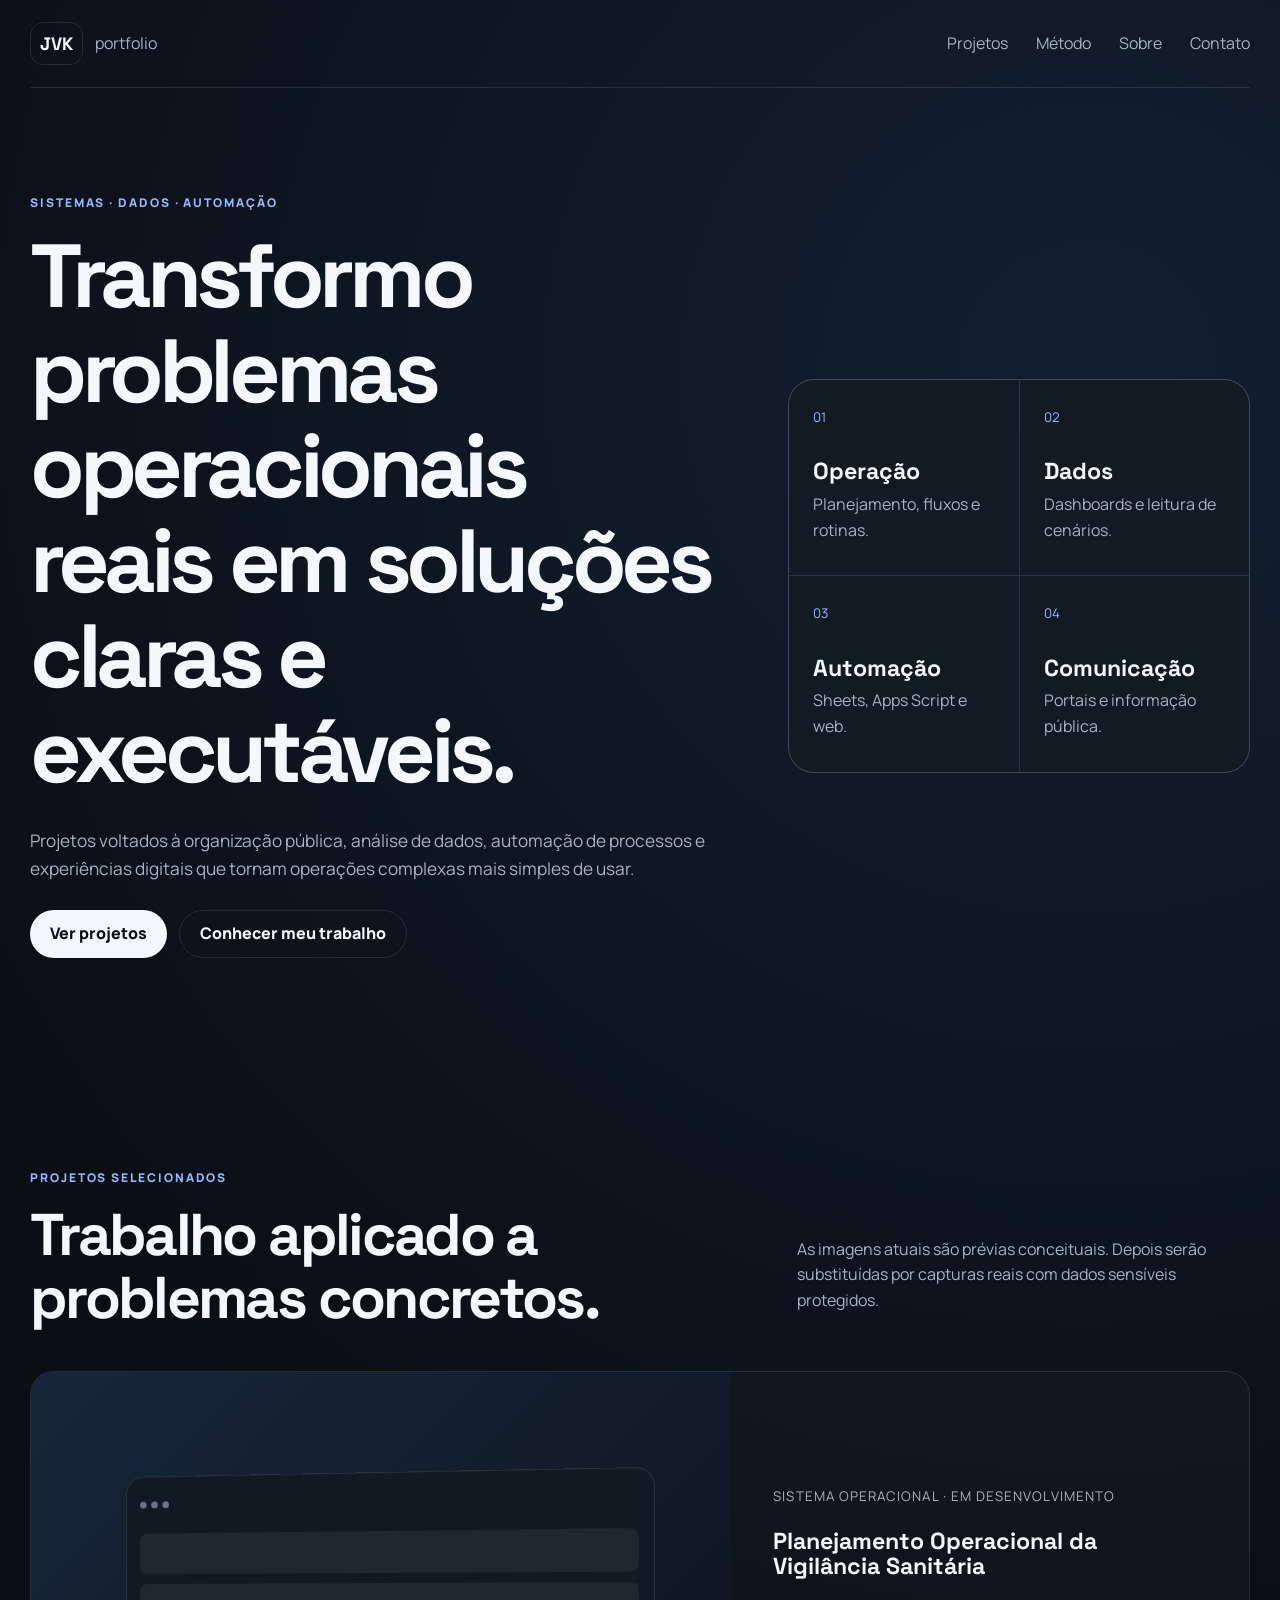
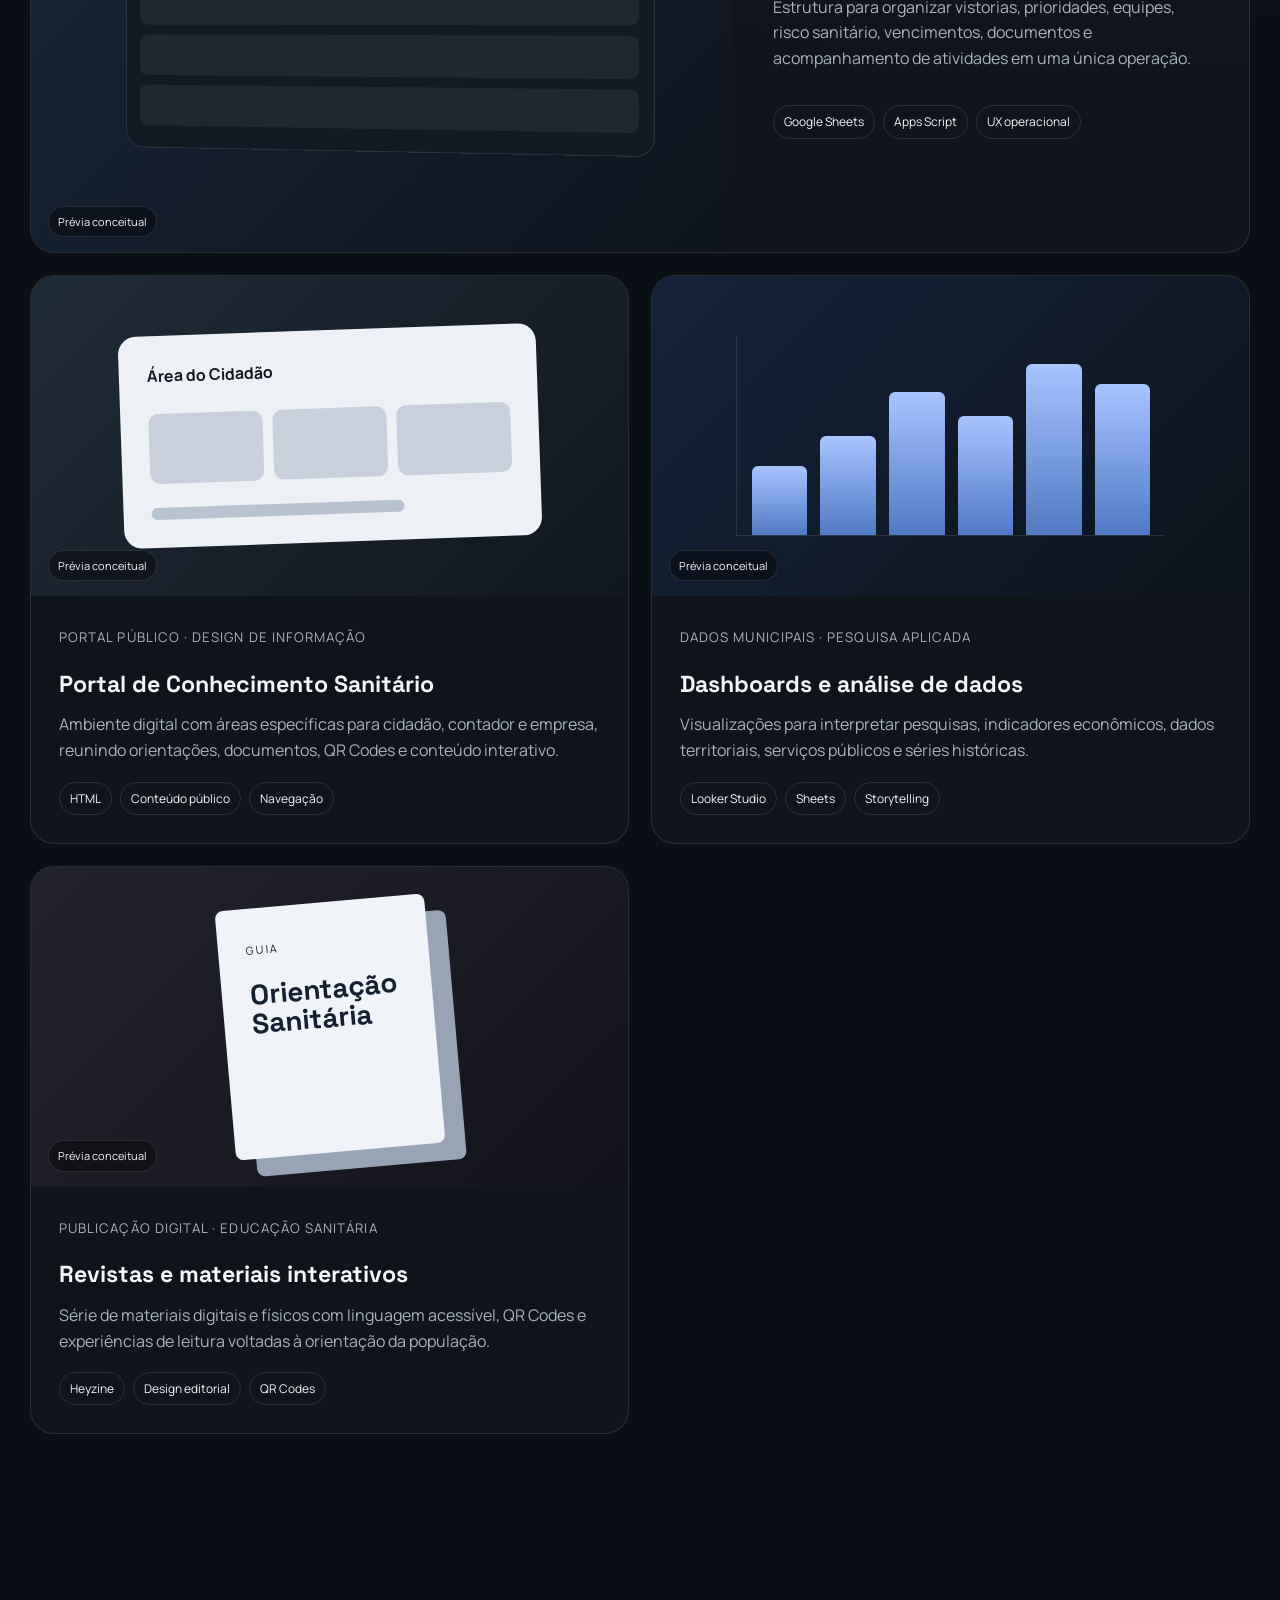
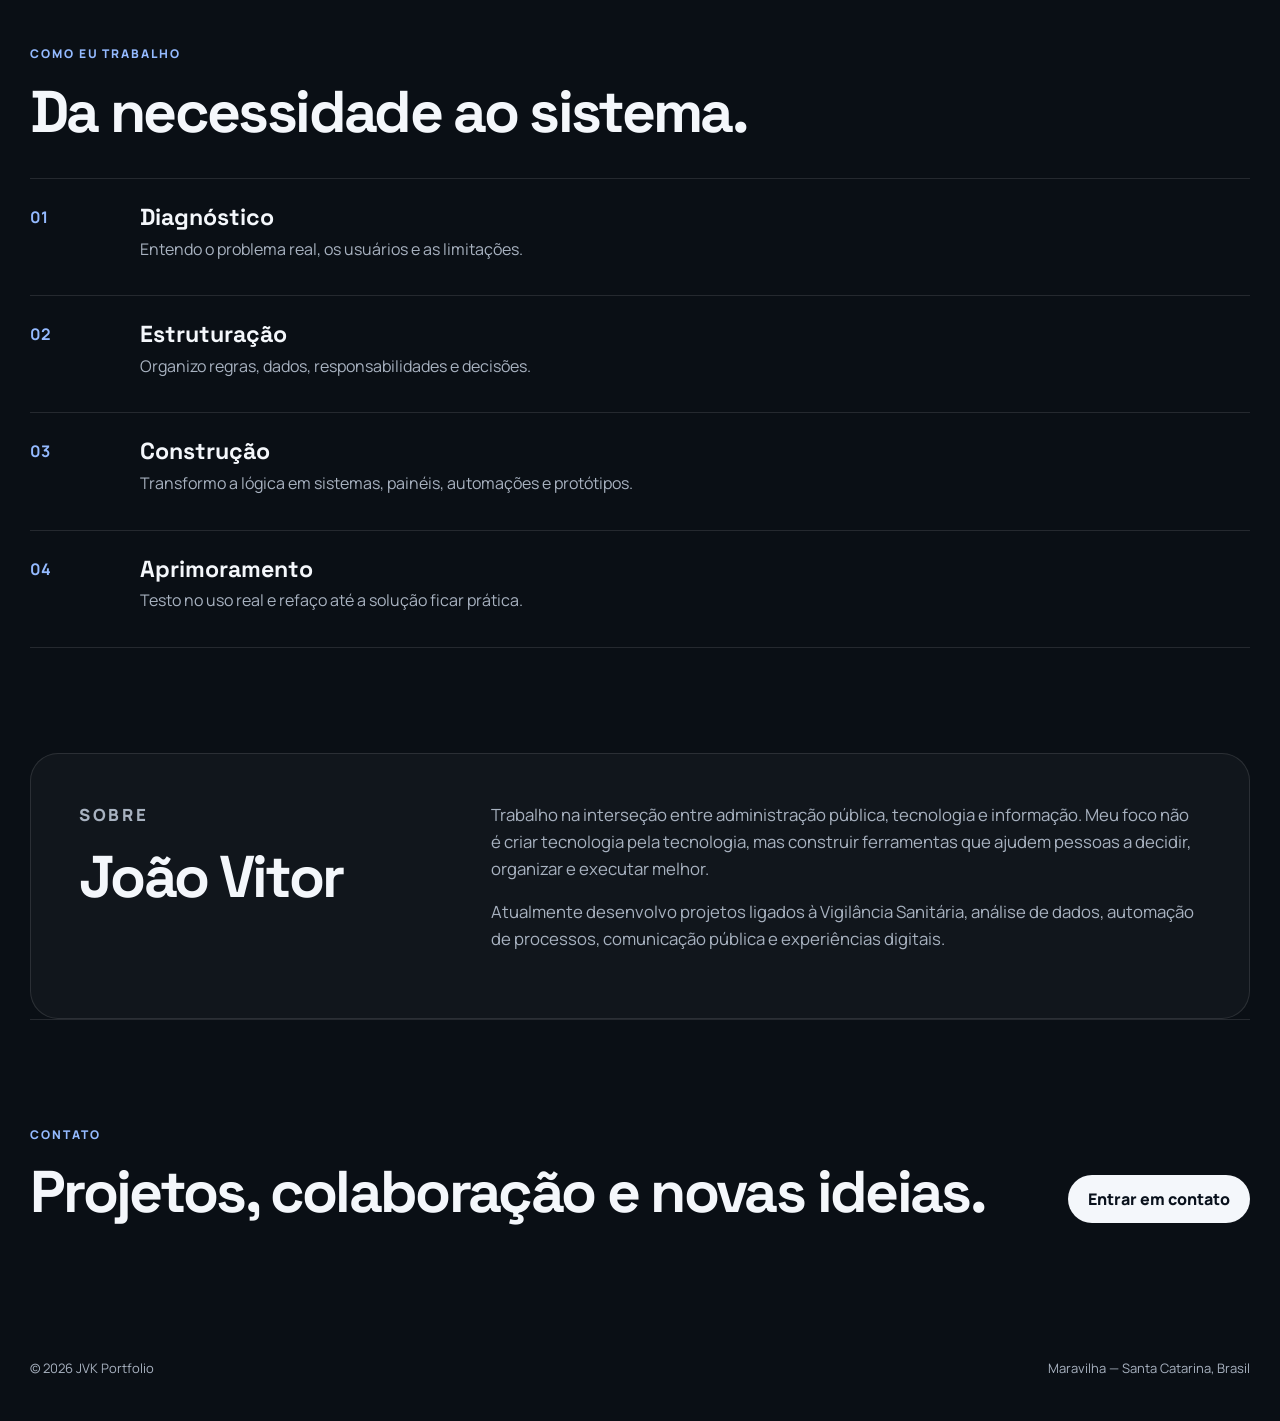
==== index.html @ 34b4246d "Add files via upload" ====
<!doctype html>
<html lang="pt-BR">
<head>
<meta charset="utf-8">
<meta name="viewport" content="width=device-width,initial-scale=1">
<meta name="description" content="João Vitor — sistemas, dados, automação e soluções públicas.">
<title>JVK Portfolio</title>
<link rel="preconnect" href="https://fonts.googleapis.com">
<link rel="preconnect" href="https://fonts.gstatic.com" crossorigin>
<link href="https://fonts.googleapis.com/css2?family=Manrope:wght@400;600;700;800&family=Space+Grotesk:wght@600;700&display=swap" rel="stylesheet">
<link rel="stylesheet" href="style.css">
</head>
<body>
<header>
  <a class="logo" href="#inicio"><b>JVK</b><span>portfolio</span></a>
  <button id="menu">Menu</button>
  <nav><a href="#projetos">Projetos</a><a href="#metodo">Método</a><a href="#sobre">Sobre</a><a href="#contato">Contato</a></nav>
</header>

<main>
<section class="hero" id="inicio">
  <div>
    <p class="kicker">Sistemas · Dados · Automação</p>
    <h1>Transformo problemas operacionais reais em soluções claras e executáveis.</h1>
    <p class="lead">Projetos voltados à organização pública, análise de dados, automação de processos e experiências digitais que tornam operações complexas mais simples de usar.</p>
    <div class="actions"><a class="primary" href="#projetos">Ver projetos</a><a class="secondary" href="#sobre">Conhecer meu trabalho</a></div>
  </div>
  <aside class="summary">
    <article><small>01</small><h3>Operação</h3><p>Planejamento, fluxos e rotinas.</p></article>
    <article><small>02</small><h3>Dados</h3><p>Dashboards e leitura de cenários.</p></article>
    <article><small>03</small><h3>Automação</h3><p>Sheets, Apps Script e web.</p></article>
    <article><small>04</small><h3>Comunicação</h3><p>Portais e informação pública.</p></article>
  </aside>
</section>

<section id="projetos">
  <div class="heading"><div><p class="kicker">Projetos selecionados</p><h2>Trabalho aplicado a problemas concretos.</h2></div><p>As imagens atuais são prévias conceituais. Depois serão substituídas por capturas reais com dados sensíveis protegidos.</p></div>
  <div class="grid">
    <article class="project featured">
      <div class="visual planning"><div class="window"><i></i><i></i><i></i><div class="screen"><span></span><span></span><span></span><span></span></div></div><em>Prévia conceitual</em></div>
      <div class="content"><small>Sistema operacional · Em desenvolvimento</small><h3>Planejamento Operacional da Vigilância Sanitária</h3><p>Estrutura para organizar vistorias, prioridades, equipes, risco sanitário, vencimentos, documentos e acompanhamento de atividades em uma única operação.</p><div class="tags"><span>Google Sheets</span><span>Apps Script</span><span>UX operacional</span></div></div>
    </article>

    <article class="project">
      <div class="visual portal"><div class="mini-site"><b>Área do Cidadão</b><div><i></i><i></i><i></i></div><span></span></div><em>Prévia conceitual</em></div>
      <div class="content"><small>Portal público · Design de informação</small><h3>Portal de Conhecimento Sanitário</h3><p>Ambiente digital com áreas específicas para cidadão, contador e empresa, reunindo orientações, documentos, QR Codes e conteúdo interativo.</p><div class="tags"><span>HTML</span><span>Conteúdo público</span><span>Navegação</span></div></div>
    </article>

    <article class="project">
      <div class="visual data"><div class="bars"><i></i><i></i><i></i><i></i><i></i><i></i></div><em>Prévia conceitual</em></div>
      <div class="content"><small>Dados municipais · Pesquisa aplicada</small><h3>Dashboards e análise de dados</h3><p>Visualizações para interpretar pesquisas, indicadores econômicos, dados territoriais, serviços públicos e séries históricas.</p><div class="tags"><span>Looker Studio</span><span>Sheets</span><span>Storytelling</span></div></div>
    </article>

    <article class="project">
      <div class="visual editorial"><div class="book"><span>GUIA</span><b>Orientação Sanitária</b></div><em>Prévia conceitual</em></div>
      <div class="content"><small>Publicação digital · Educação sanitária</small><h3>Revistas e materiais interativos</h3><p>Série de materiais digitais e físicos com linguagem acessível, QR Codes e experiências de leitura voltadas à orientação da população.</p><div class="tags"><span>Heyzine</span><span>Design editorial</span><span>QR Codes</span></div></div>
    </article>
  </div>
</section>

<section id="metodo">
  <p class="kicker">Como eu trabalho</p><h2>Da necessidade ao sistema.</h2>
  <div class="steps">
    <article><b>01</b><div><h3>Diagnóstico</h3><p>Entendo o problema real, os usuários e as limitações.</p></div></article>
    <article><b>02</b><div><h3>Estruturação</h3><p>Organizo regras, dados, responsabilidades e decisões.</p></div></article>
    <article><b>03</b><div><h3>Construção</h3><p>Transformo a lógica em sistemas, painéis, automações e protótipos.</p></div></article>
    <article><b>04</b><div><h3>Aprimoramento</h3><p>Testo no uso real e refaço até a solução ficar prática.</p></div></article>
  </div>
</section>

<section id="sobre" class="about">
  <div><p class="kicker">Sobre</p><h2>João Vitor</h2></div>
  <div><p>Trabalho na interseção entre administração pública, tecnologia e informação. Meu foco não é criar tecnologia pela tecnologia, mas construir ferramentas que ajudem pessoas a decidir, organizar e executar melhor.</p><p>Atualmente desenvolvo projetos ligados à Vigilância Sanitária, análise de dados, automação de processos, comunicação pública e experiências digitais.</p></div>
</section>

<section id="contato" class="contact"><div><p class="kicker">Contato</p><h2>Projetos, colaboração e novas ideias.</h2></div><a class="primary" href="mailto:contato@jvkportfolio.com.br">Entrar em contato</a></section>
</main>

<footer><span>© <span id="year"></span> JVK Portfolio</span><span>Maravilha — Santa Catarina, Brasil</span></footer>
<script src="script.js"></script>
</body></html>
---- style.css ----
*{box-sizing:border-box}html{scroll-behavior:smooth}:root{--bg:#0a0f15;--panel:#121a24;--text:#f4f7fb;--muted:#a8b2c0;--line:rgba(255,255,255,.11);--accent:#94baff}body{margin:0;background:radial-gradient(circle at 85% 8%,rgba(70,120,210,.15),transparent 30%),var(--bg);color:var(--text);font:16px/1.6 Manrope,sans-serif}a{color:inherit;text-decoration:none}header,main>section,footer{width:min(calc(100% - 40px),1220px);margin:auto}header{height:88px;display:flex;align-items:center;justify-content:space-between;border-bottom:1px solid var(--line)}.logo{display:flex;gap:12px;align-items:center}.logo b{font:700 18px 'Space Grotesk';border:1px solid var(--line);border-radius:13px;padding:9px}.logo span,nav a{color:var(--muted)}nav{display:flex;gap:28px}#menu{display:none;background:none;color:var(--text);border:1px solid var(--line);border-radius:999px;padding:8px 13px}section{padding:105px 0}.hero{min-height:calc(100vh - 88px);display:grid;grid-template-columns:1.2fr .8fr;gap:65px;align-items:center}.kicker{margin:0 0 17px;color:var(--accent);font-size:12px;font-weight:800;letter-spacing:.16em;text-transform:uppercase}h1,h2,h3{font-family:'Space Grotesk';line-height:1.06;margin:0}h1{font-size:clamp(3.3rem,7vw,6.7rem);letter-spacing:-.06em}h2{font-size:clamp(2.3rem,4.6vw,4.2rem);letter-spacing:-.045em}h3{font-size:1.45rem}.lead,.heading>p,.content p,.steps p,.about p{color:var(--muted)}.lead{max-width:760px;font-size:1.08rem;margin:28px 0}.actions{display:flex;gap:12px;flex-wrap:wrap}.primary,.secondary{display:inline-flex;align-items:center;justify-content:center;min-height:48px;padding:0 20px;border-radius:999px;font-weight:800}.primary{background:var(--text);color:#09111c}.secondary{border:1px solid var(--line)}.summary{display:grid;grid-template-columns:1fr 1fr;background:var(--line);gap:1px;border:1px solid var(--line);border-radius:26px;overflow:hidden}.summary article{background:var(--panel);padding:24px;min-height:185px}.summary small{color:var(--accent)}.summary h3{margin-top:30px}.summary p{color:var(--muted);margin:8px 0}.heading{display:grid;grid-template-columns:1fr .65fr;gap:70px;align-items:end;margin-bottom:42px}.grid{display:grid;grid-template-columns:1fr 1fr;gap:22px}.project{border:1px solid var(--line);border-radius:24px;overflow:hidden;background:rgba(255,255,255,.025)}.featured{grid-column:1/-1;display:grid;grid-template-columns:1.15fr .85fr}.visual{min-height:320px;display:grid;place-items:center;position:relative;overflow:hidden}.featured .visual{min-height:480px}.visual em{position:absolute;left:17px;bottom:15px;font-style:normal;font-size:11px;border:1px solid var(--line);border-radius:999px;padding:6px 9px;background:rgba(0,0,0,.4)}.planning{background:linear-gradient(135deg,#18263b,#0d131c)}.portal{background:linear-gradient(135deg,#202c38,#10161d)}.data{background:linear-gradient(135deg,#14233b,#0c121a)}.editorial{background:linear-gradient(135deg,#22232d,#111219)}.window{width:76%;height:280px;border:1px solid var(--line);border-radius:18px;background:#111923;padding:14px;transform:perspective(900px) rotateY(-7deg)}.window>i{display:inline-block;width:7px;height:7px;border-radius:50%;background:#697789;margin-right:5px}.screen{margin-top:18px;display:grid;gap:10px}.screen span{height:42px;border-radius:8px;background:rgba(255,255,255,.06)}.mini-site{width:70%;background:#edf1f5;color:#111820;padding:28px;border-radius:18px;transform:rotate(-2deg)}.mini-site>div{display:grid;grid-template-columns:repeat(3,1fr);gap:10px;margin:24px 0}.mini-site i{height:70px;background:#c8d1db;border-radius:10px}.mini-site>span{display:block;width:70%;height:12px;background:#b8c3cf;border-radius:999px}.bars{width:72%;height:200px;display:flex;align-items:end;gap:13px;border-left:1px solid var(--line);border-bottom:1px solid var(--line);padding:0 15px}.bars i{flex:1;background:linear-gradient(#a7c5ff,#5279c5);border-radius:6px 6px 0 0}.bars i:nth-child(1){height:35%}.bars i:nth-child(2){height:50%}.bars i:nth-child(3){height:72%}.bars i:nth-child(4){height:60%}.bars i:nth-child(5){height:86%}.bars i:nth-child(6){height:76%}.book{width:210px;height:250px;background:#f0f3f7;color:#152031;border-radius:8px;padding:28px;transform:rotate(-5deg);box-shadow:20px 18px 0 #98a4b6}.book span{font-size:11px;letter-spacing:.15em}.book b{display:block;font:700 28px/1.05 'Space Grotesk';margin-top:18px}.content{padding:28px}.featured .content{padding:42px;display:flex;flex-direction:column;justify-content:center}.content small{color:var(--muted);text-transform:uppercase;letter-spacing:.08em}.content h3{margin-top:22px}.tags{display:flex;gap:8px;flex-wrap:wrap;margin-top:18px}.tags span{border:1px solid var(--line);border-radius:999px;padding:6px 10px;font-size:12px}.steps{border-top:1px solid var(--line);margin-top:35px}.steps article{display:grid;grid-template-columns:90px 1fr;gap:20px;padding:26px 0;border-bottom:1px solid var(--line)}.steps b{color:var(--accent)}.steps p{margin:7px 0}.about{display:grid;grid-template-columns:.65fr 1.35fr;gap:70px;border:1px solid var(--line);border-radius:28px;padding:48px!important;background:rgba(255,255,255,.03)}.about p{font-size:1.05rem;margin-top:0}.contact{display:flex;align-items:end;justify-content:space-between;gap:35px;border-top:1px solid var(--line)}footer{padding:30px 0 42px;display:flex;justify-content:space-between;color:var(--muted);font-size:13px}@media(max-width:900px){.hero,.heading,.featured,.about{grid-template-columns:1fr}.grid{grid-template-columns:1fr}.featured{grid-column:auto}.hero{padding-top:70px;min-height:auto}.heading{gap:20px}nav{display:none;position:absolute;top:72px;right:20px;background:#121a24;border:1px solid var(--line);padding:18px;border-radius:17px;flex-direction:column}.open{display:flex}#menu{display:block}}@media(max-width:620px){header,main>section,footer{width:calc(100% - 24px)}section{padding:76px 0}.summary{grid-template-columns:1fr}.featured .content,.content{padding:24px}.about{padding:28px!important}.contact,footer{align-items:flex-start;flex-direction:column}.window,.mini-site,.bars{width:86%}}
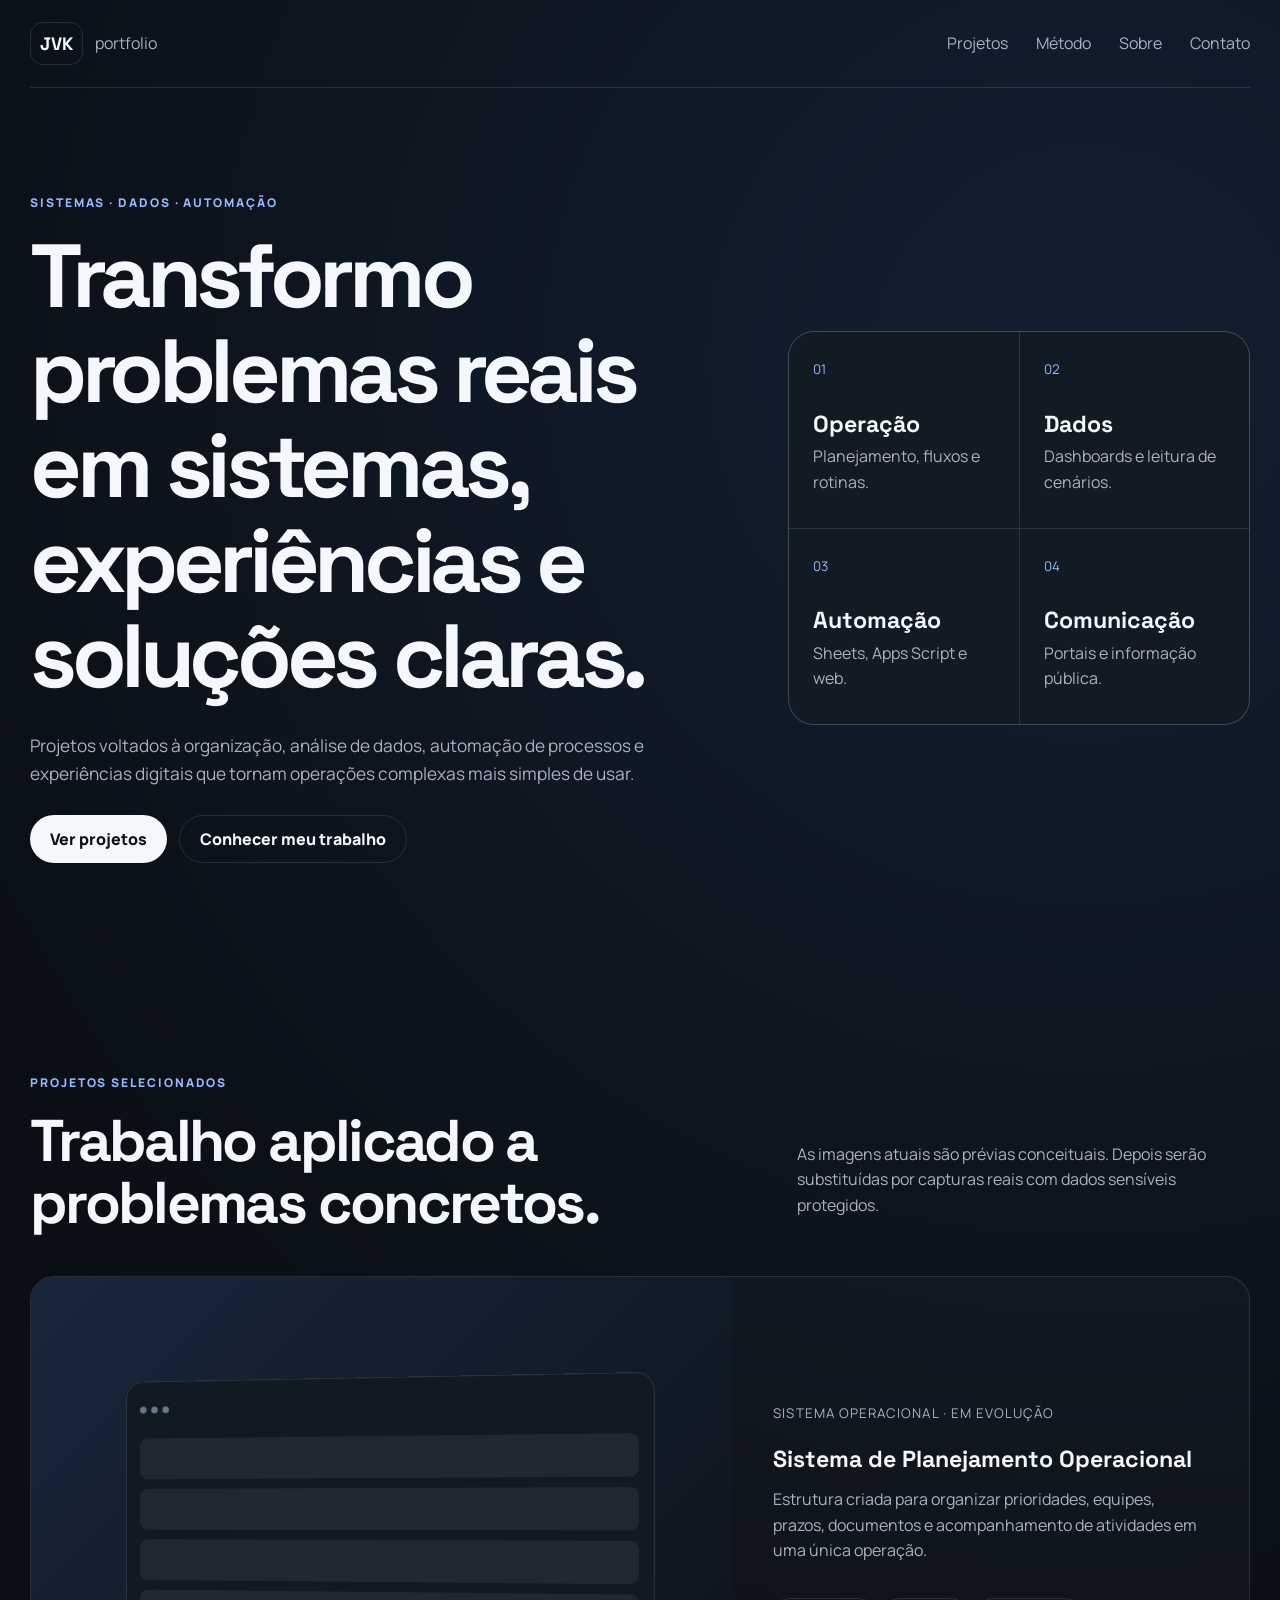
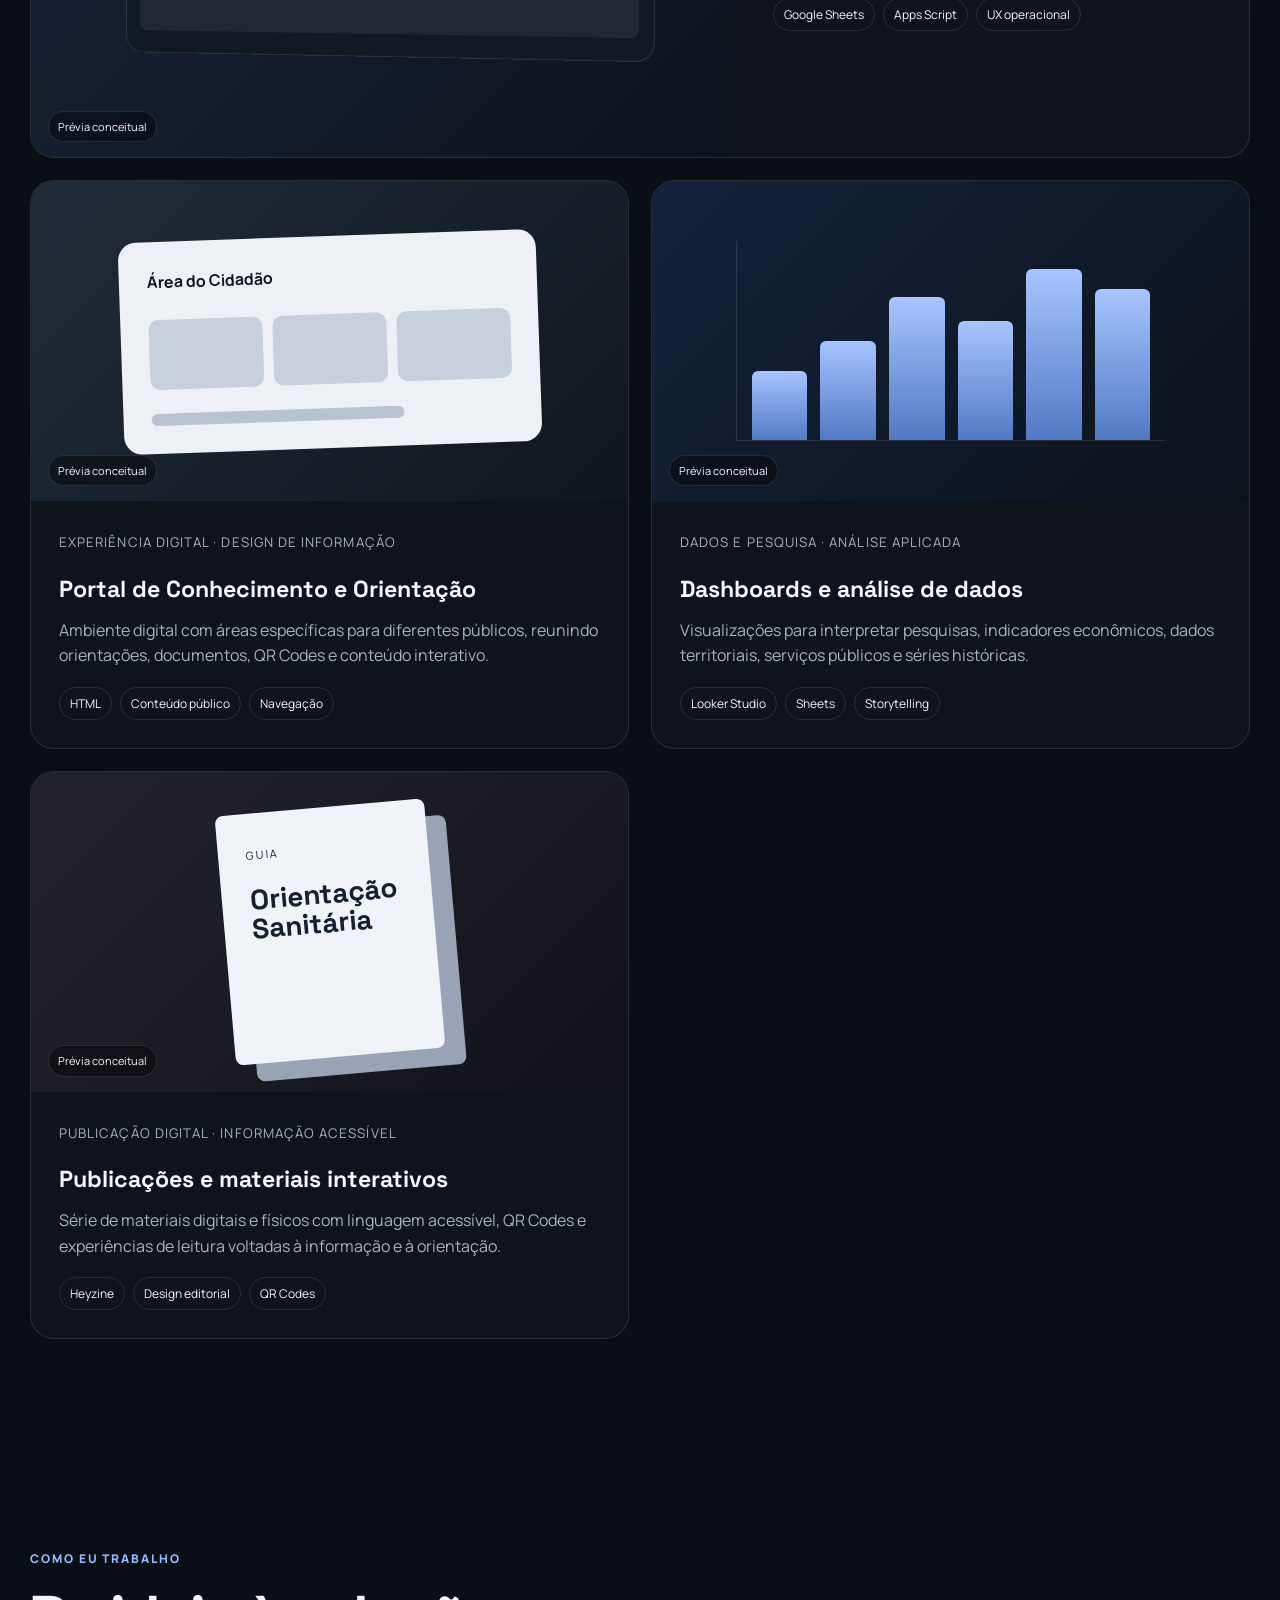
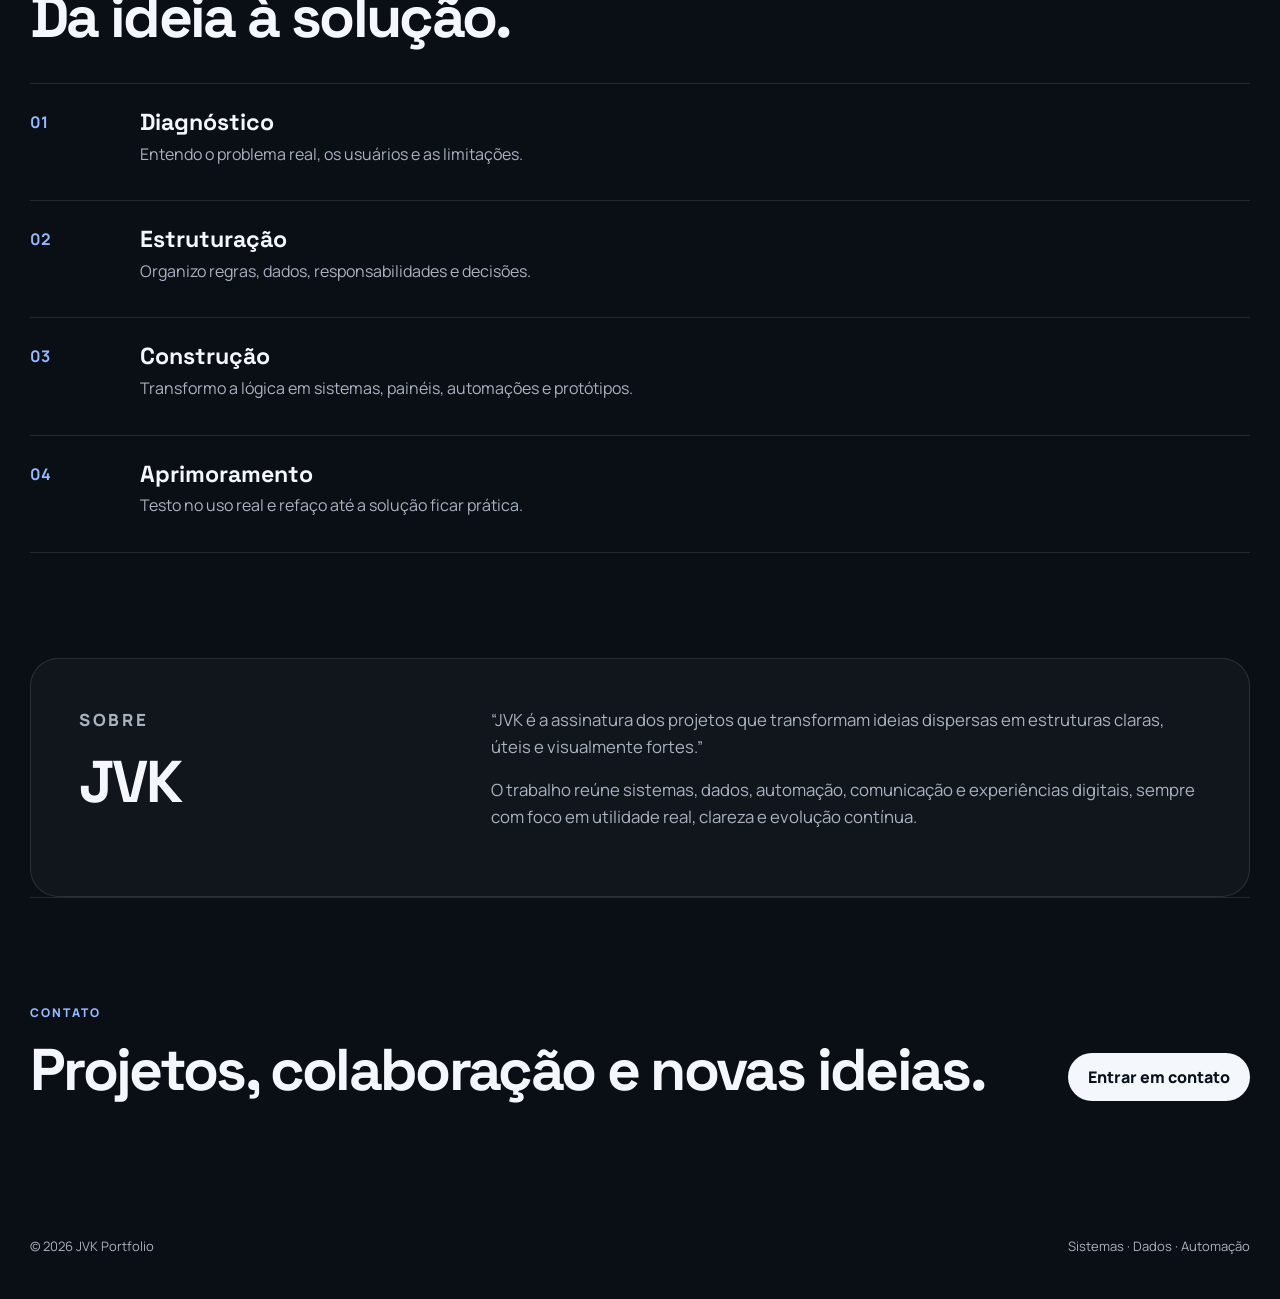
==== commit 88566b7e: "Add files via upload" ====
--- a/index.html
+++ b/index.html
@@ -21,8 +21,8 @@
 <section class="hero" id="inicio">
   <div>
     <p class="kicker">Sistemas · Dados · Automação</p>
-    <h1>Transformo problemas operacionais reais em soluções claras e executáveis.</h1>
-    <p class="lead">Projetos voltados à organização pública, análise de dados, automação de processos e experiências digitais que tornam operações complexas mais simples de usar.</p>
+    <h1>Transformo problemas reais em sistemas, experiências e soluções claras.</h1>
+    <p class="lead">Projetos voltados à organização, análise de dados, automação de processos e experiências digitais que tornam operações complexas mais simples de usar.</p>
     <div class="actions"><a class="primary" href="#projetos">Ver projetos</a><a class="secondary" href="#sobre">Conhecer meu trabalho</a></div>
   </div>
   <aside class="summary">
@@ -38,28 +38,28 @@
   <div class="grid">
     <article class="project featured">
       <div class="visual planning"><div class="window"><i></i><i></i><i></i><div class="screen"><span></span><span></span><span></span><span></span></div></div><em>Prévia conceitual</em></div>
-      <div class="content"><small>Sistema operacional · Em desenvolvimento</small><h3>Planejamento Operacional da Vigilância Sanitária</h3><p>Estrutura para organizar vistorias, prioridades, equipes, risco sanitário, vencimentos, documentos e acompanhamento de atividades em uma única operação.</p><div class="tags"><span>Google Sheets</span><span>Apps Script</span><span>UX operacional</span></div></div>
+      <div class="content"><small>Sistema operacional · Em evolução</small><h3>Sistema de Planejamento Operacional</h3><p>Estrutura criada para organizar prioridades, equipes, prazos, documentos e acompanhamento de atividades em uma única operação.</p><div class="tags"><span>Google Sheets</span><span>Apps Script</span><span>UX operacional</span></div></div>
     </article>
 
     <article class="project">
       <div class="visual portal"><div class="mini-site"><b>Área do Cidadão</b><div><i></i><i></i><i></i></div><span></span></div><em>Prévia conceitual</em></div>
-      <div class="content"><small>Portal público · Design de informação</small><h3>Portal de Conhecimento Sanitário</h3><p>Ambiente digital com áreas específicas para cidadão, contador e empresa, reunindo orientações, documentos, QR Codes e conteúdo interativo.</p><div class="tags"><span>HTML</span><span>Conteúdo público</span><span>Navegação</span></div></div>
+      <div class="content"><small>Experiência digital · Design de informação</small><h3>Portal de Conhecimento e Orientação</h3><p>Ambiente digital com áreas específicas para diferentes públicos, reunindo orientações, documentos, QR Codes e conteúdo interativo.</p><div class="tags"><span>HTML</span><span>Conteúdo público</span><span>Navegação</span></div></div>
     </article>
 
     <article class="project">
       <div class="visual data"><div class="bars"><i></i><i></i><i></i><i></i><i></i><i></i></div><em>Prévia conceitual</em></div>
-      <div class="content"><small>Dados municipais · Pesquisa aplicada</small><h3>Dashboards e análise de dados</h3><p>Visualizações para interpretar pesquisas, indicadores econômicos, dados territoriais, serviços públicos e séries históricas.</p><div class="tags"><span>Looker Studio</span><span>Sheets</span><span>Storytelling</span></div></div>
+      <div class="content"><small>Dados e pesquisa · Análise aplicada</small><h3>Dashboards e análise de dados</h3><p>Visualizações para interpretar pesquisas, indicadores econômicos, dados territoriais, serviços públicos e séries históricas.</p><div class="tags"><span>Looker Studio</span><span>Sheets</span><span>Storytelling</span></div></div>
     </article>
 
     <article class="project">
       <div class="visual editorial"><div class="book"><span>GUIA</span><b>Orientação Sanitária</b></div><em>Prévia conceitual</em></div>
-      <div class="content"><small>Publicação digital · Educação sanitária</small><h3>Revistas e materiais interativos</h3><p>Série de materiais digitais e físicos com linguagem acessível, QR Codes e experiências de leitura voltadas à orientação da população.</p><div class="tags"><span>Heyzine</span><span>Design editorial</span><span>QR Codes</span></div></div>
+      <div class="content"><small>Publicação digital · Informação acessível</small><h3>Publicações e materiais interativos</h3><p>Série de materiais digitais e físicos com linguagem acessível, QR Codes e experiências de leitura voltadas à informação e à orientação.</p><div class="tags"><span>Heyzine</span><span>Design editorial</span><span>QR Codes</span></div></div>
     </article>
   </div>
 </section>
 
 <section id="metodo">
-  <p class="kicker">Como eu trabalho</p><h2>Da necessidade ao sistema.</h2>
+  <p class="kicker">Como eu trabalho</p><h2>Da ideia à solução.</h2>
   <div class="steps">
     <article><b>01</b><div><h3>Diagnóstico</h3><p>Entendo o problema real, os usuários e as limitações.</p></div></article>
     <article><b>02</b><div><h3>Estruturação</h3><p>Organizo regras, dados, responsabilidades e decisões.</p></div></article>
@@ -69,13 +69,13 @@
 </section>
 
 <section id="sobre" class="about">
-  <div><p class="kicker">Sobre</p><h2>João Vitor</h2></div>
-  <div><p>Trabalho na interseção entre administração pública, tecnologia e informação. Meu foco não é criar tecnologia pela tecnologia, mas construir ferramentas que ajudem pessoas a decidir, organizar e executar melhor.</p><p>Atualmente desenvolvo projetos ligados à Vigilância Sanitária, análise de dados, automação de processos, comunicação pública e experiências digitais.</p></div>
+  <div><p class="kicker">Sobre</p><h2>JVK</h2></div>
+  <div><p>“JVK é a assinatura dos projetos que transformam ideias dispersas em estruturas claras, úteis e visualmente fortes.”</p><p>O trabalho reúne sistemas, dados, automação, comunicação e experiências digitais, sempre com foco em utilidade real, clareza e evolução contínua.</p></div>
 </section>
 
 <section id="contato" class="contact"><div><p class="kicker">Contato</p><h2>Projetos, colaboração e novas ideias.</h2></div><a class="primary" href="mailto:contato@jvkportfolio.com.br">Entrar em contato</a></section>
 </main>
 
-<footer><span>© <span id="year"></span> JVK Portfolio</span><span>Maravilha — Santa Catarina, Brasil</span></footer>
+<footer><span>© <span id="year"></span> JVK Portfolio</span><span>Sistemas · Dados · Automação</span></footer>
 <script src="script.js"></script>
 </body></html>
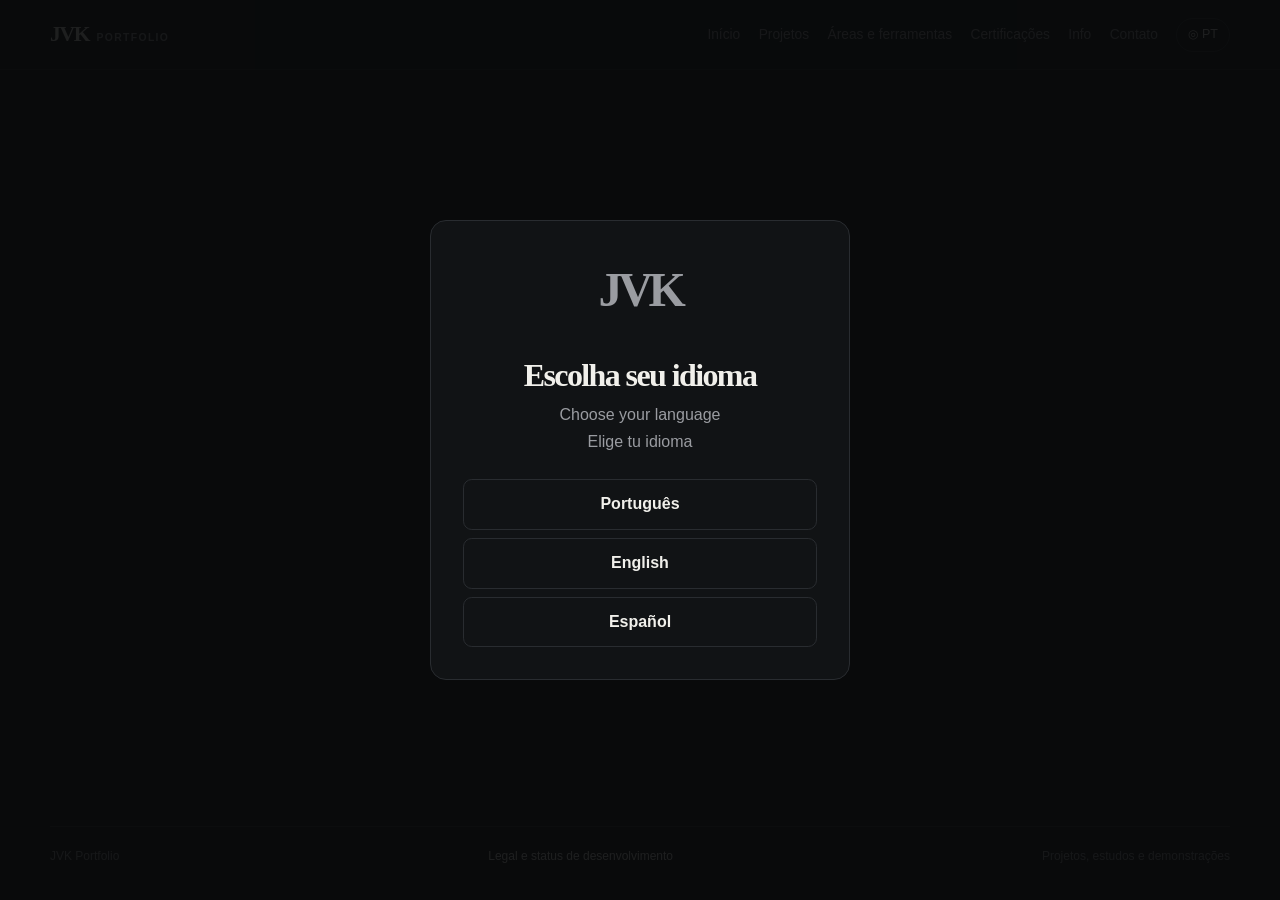
==== commit 0ca7aa33: "Add files via upload" ====
--- a/index.html
+++ b/index.html
@@ -1,81 +1,63 @@
 <!doctype html>
 <html lang="pt-BR">
-<head>
-<meta charset="utf-8">
-<meta name="viewport" content="width=device-width,initial-scale=1">
-<meta name="description" content="João Vitor — sistemas, dados, automação e soluções públicas.">
-<title>JVK Portfolio</title>
-<link rel="preconnect" href="https://fonts.googleapis.com">
-<link rel="preconnect" href="https://fonts.gstatic.com" crossorigin>
-<link href="https://fonts.googleapis.com/css2?family=Manrope:wght@400;600;700;800&family=Space+Grotesk:wght@600;700&display=swap" rel="stylesheet">
-<link rel="stylesheet" href="style.css">
-</head>
-<body>
-<header>
-  <a class="logo" href="#inicio"><b>JVK</b><span>portfolio</span></a>
-  <button id="menu">Menu</button>
-  <nav><a href="#projetos">Projetos</a><a href="#metodo">Método</a><a href="#sobre">Sobre</a><a href="#contato">Contato</a></nav>
-</header>
+  <head>
+    <meta charset="UTF-8" />
+    <meta name="viewport" content="width=device-width, initial-scale=1.0" />
+    <meta name="description" content="JVK Portfolio — projetos, demonstrações públicas e áreas de trabalho." />
+    <meta property="og:title" content="JVK Portfolio" />
+    <meta property="og:description" content="Projetos, demonstrações públicas e áreas de trabalho." />
+    <meta property="og:type" content="website" />
+    <meta name="theme-color" content="#101114" />
+    <link rel="icon" href="favicon.svg" type="image/svg+xml" />
+    <link rel="stylesheet" href="css/styles.css" />
+    <title>JVK Portfolio</title>
+    <script src="js/locales/pt-BR.js"></script>
+    <script src="js/locales/en.js"></script>
+    <script src="js/locales/es.js"></script>
+  </head>
+  <body>
+    <a class="skip-link" href="#main-content" data-i18n="skip">Ir para o conteúdo</a>
+    <noscript><p class="noscript">Este site precisa de JavaScript para carregar os idiomas e a navegação.</p></noscript>
+    <div id="language-modal" class="language-modal" role="dialog" aria-modal="true" aria-labelledby="language-title" aria-hidden="true">
+      <div class="language-card">
+        <p class="wordmark">JVK</p>
+        <h1 id="language-title">Escolha seu idioma</h1>
+        <p>Choose your language</p>
+        <p>Elige tu idioma</p>
+        <div class="language-options">
+          <button type="button" data-language="pt-BR">Português</button>
+          <button type="button" data-language="en">English</button>
+          <button type="button" data-language="es">Español</button>
+        </div>
+      </div>
+    </div>
 
-<main>
-<section class="hero" id="inicio">
-  <div>
-    <p class="kicker">Sistemas · Dados · Automação</p>
-    <h1>Transformo problemas reais em sistemas, experiências e soluções claras.</h1>
-    <p class="lead">Projetos voltados à organização, análise de dados, automação de processos e experiências digitais que tornam operações complexas mais simples de usar.</p>
-    <div class="actions"><a class="primary" href="#projetos">Ver projetos</a><a class="secondary" href="#sobre">Conhecer meu trabalho</a></div>
-  </div>
-  <aside class="summary">
-    <article><small>01</small><h3>Operação</h3><p>Planejamento, fluxos e rotinas.</p></article>
-    <article><small>02</small><h3>Dados</h3><p>Dashboards e leitura de cenários.</p></article>
-    <article><small>03</small><h3>Automação</h3><p>Sheets, Apps Script e web.</p></article>
-    <article><small>04</small><h3>Comunicação</h3><p>Portais e informação pública.</p></article>
-  </aside>
-</section>
+    <header class="site-header">
+      <a class="brand" href="#/" aria-label="JVK Portfolio">JVK<span>Portfolio</span></a>
+      <button class="menu-toggle" type="button" aria-expanded="false" aria-controls="site-navigation" data-i18n-aria="menu">Abrir menu</button>
+      <nav id="site-navigation" class="site-navigation" aria-label="Navegação principal" data-i18n-aria="mainNav">
+        <a href="#/" data-route="home" data-i18n="nav.home">Início</a>
+        <a href="#/work" data-route="work" data-i18n="nav.work">Projetos</a>
+        <a href="#/areas" data-route="areas" data-i18n="nav.areas">Áreas e ferramentas</a>
+        <a href="#/certifications" data-route="certifications" data-i18n="nav.certifications">Certificações</a>
+        <a href="#/info" data-route="info" data-i18n="nav.info">Info</a>
+        <a href="#/contact" data-route="contact" data-i18n="nav.contact">Contato</a>
+        <button class="language-toggle" type="button" aria-expanded="false" aria-controls="language-menu"><span aria-hidden="true">◎</span> <span id="current-language">PT</span></button>
+        <div id="language-menu" class="language-menu" hidden>
+          <button type="button" data-language="pt-BR">Português</button>
+          <button type="button" data-language="en">English</button>
+          <button type="button" data-language="es">Español</button>
+        </div>
+      </nav>
+    </header>
 
-<section id="projetos">
-  <div class="heading"><div><p class="kicker">Projetos selecionados</p><h2>Trabalho aplicado a problemas concretos.</h2></div><p>As imagens atuais são prévias conceituais. Depois serão substituídas por capturas reais com dados sensíveis protegidos.</p></div>
-  <div class="grid">
-    <article class="project featured">
-      <div class="visual planning"><div class="window"><i></i><i></i><i></i><div class="screen"><span></span><span></span><span></span><span></span></div></div><em>Prévia conceitual</em></div>
-      <div class="content"><small>Sistema operacional · Em evolução</small><h3>Sistema de Planejamento Operacional</h3><p>Estrutura criada para organizar prioridades, equipes, prazos, documentos e acompanhamento de atividades em uma única operação.</p><div class="tags"><span>Google Sheets</span><span>Apps Script</span><span>UX operacional</span></div></div>
-    </article>
+    <main id="main-content" tabindex="-1"></main>
 
-    <article class="project">
-      <div class="visual portal"><div class="mini-site"><b>Área do Cidadão</b><div><i></i><i></i><i></i></div><span></span></div><em>Prévia conceitual</em></div>
-      <div class="content"><small>Experiência digital · Design de informação</small><h3>Portal de Conhecimento e Orientação</h3><p>Ambiente digital com áreas específicas para diferentes públicos, reunindo orientações, documentos, QR Codes e conteúdo interativo.</p><div class="tags"><span>HTML</span><span>Conteúdo público</span><span>Navegação</span></div></div>
-    </article>
-
-    <article class="project">
-      <div class="visual data"><div class="bars"><i></i><i></i><i></i><i></i><i></i><i></i></div><em>Prévia conceitual</em></div>
-      <div class="content"><small>Dados e pesquisa · Análise aplicada</small><h3>Dashboards e análise de dados</h3><p>Visualizações para interpretar pesquisas, indicadores econômicos, dados territoriais, serviços públicos e séries históricas.</p><div class="tags"><span>Looker Studio</span><span>Sheets</span><span>Storytelling</span></div></div>
-    </article>
-
-    <article class="project">
-      <div class="visual editorial"><div class="book"><span>GUIA</span><b>Orientação Sanitária</b></div><em>Prévia conceitual</em></div>
-      <div class="content"><small>Publicação digital · Informação acessível</small><h3>Publicações e materiais interativos</h3><p>Série de materiais digitais e físicos com linguagem acessível, QR Codes e experiências de leitura voltadas à informação e à orientação.</p><div class="tags"><span>Heyzine</span><span>Design editorial</span><span>QR Codes</span></div></div>
-    </article>
-  </div>
-</section>
-
-<section id="metodo">
-  <p class="kicker">Como eu trabalho</p><h2>Da ideia à solução.</h2>
-  <div class="steps">
-    <article><b>01</b><div><h3>Diagnóstico</h3><p>Entendo o problema real, os usuários e as limitações.</p></div></article>
-    <article><b>02</b><div><h3>Estruturação</h3><p>Organizo regras, dados, responsabilidades e decisões.</p></div></article>
-    <article><b>03</b><div><h3>Construção</h3><p>Transformo a lógica em sistemas, painéis, automações e protótipos.</p></div></article>
-    <article><b>04</b><div><h3>Aprimoramento</h3><p>Testo no uso real e refaço até a solução ficar prática.</p></div></article>
-  </div>
-</section>
-
-<section id="sobre" class="about">
-  <div><p class="kicker">Sobre</p><h2>JVK</h2></div>
-  <div><p>“JVK é a assinatura dos projetos que transformam ideias dispersas em estruturas claras, úteis e visualmente fortes.”</p><p>O trabalho reúne sistemas, dados, automação, comunicação e experiências digitais, sempre com foco em utilidade real, clareza e evolução contínua.</p></div>
-</section>
-
-<section id="contato" class="contact"><div><p class="kicker">Contato</p><h2>Projetos, colaboração e novas ideias.</h2></div><a class="primary" href="mailto:contato@jvkportfolio.com.br">Entrar em contato</a></section>
-</main>
-
-<footer><span>© <span id="year"></span> JVK Portfolio</span><span>Sistemas · Dados · Automação</span></footer>
-<script src="script.js"></script>
-</body></html>+    <footer class="site-footer">
+      <span>JVK Portfolio</span>
+      <a href="#/legal" data-i18n="footer.legal">Legal e status de desenvolvimento</a>
+      <span data-i18n="footer.local">Projetos, estudos e demonstrações</span>
+    </footer>
+    <script src="js/app.js" defer></script>
+  </body>
+</html>
--- a/css/styles.css
+++ b/css/styles.css
@@ -0,0 +1,160 @@
+:root {
+  --bg: #0b0c0d;
+  --surface: #111315;
+  --surface-2: #181a1d;
+  --line: #292c30;
+  --ink: #f1f0eb;
+  --muted: #9a9ca1;
+  --accent: #b8bec5;
+  --accent-strong: #e0e3e6;
+  --accent-ink: #17191c;
+  --danger: #d9a6a2;
+  --max: 1180px;
+}
+
+* { box-sizing: border-box; }
+html { scroll-behavior: smooth; }
+body { margin: 0; background: var(--bg); color: var(--ink); font: 16px/1.55 Peridot, "Segoe UI", Arial, sans-serif; }
+button, a { font: inherit; }
+button { cursor: pointer; }
+a { color: inherit; text-decoration: none; }
+:focus-visible { outline: 3px solid var(--accent-strong); outline-offset: 3px; }
+
+.skip-link { position: fixed; z-index: 20; top: .75rem; left: .75rem; transform: translateY(-200%); padding: .6rem .85rem; border-radius: .5rem; background: var(--accent); color: var(--accent-ink); font-weight: 700; }
+.skip-link:focus { transform: translateY(0); }
+.noscript { margin: 0; padding: 1rem; background: var(--danger); color: #321b26; }
+
+.site-header { position: sticky; z-index: 10; top: 0; display: flex; align-items: center; justify-content: space-between; gap: 1rem; padding: 1.1rem max(1.25rem, calc((100vw - var(--max)) / 2)); border-bottom: 1px solid color-mix(in srgb, var(--line), transparent 35%); background: color-mix(in srgb, var(--bg), transparent 8%); backdrop-filter: blur(12px); }
+.brand { display: flex; align-items: baseline; gap: .45rem; font-family: Tanzanite, "Times New Roman", Times, serif; font-size: 1.35rem; font-weight: 800; letter-spacing: -.06em; }
+.brand span { font: 700 .65rem/1 Obsidian, "Arial Narrow", Arial, sans-serif; letter-spacing: .13em; text-transform: uppercase; color: var(--muted); }
+.site-navigation { position: relative; display: flex; align-items: center; gap: 1.15rem; }
+.site-navigation > a { color: var(--muted); font-size: .86rem; }
+.site-navigation > a:hover, .site-navigation > a[aria-current=page] { color: var(--ink); }
+.language-toggle, .menu-toggle { border: 1px solid var(--line); border-radius: 999px; padding: .4rem .7rem; background: transparent; color: var(--ink); font-size: .78rem; }
+.language-menu { position: absolute; right: 0; top: 2.75rem; display: grid; min-width: 9rem; padding: .35rem; border: 1px solid var(--line); border-radius: .7rem; background: var(--surface); box-shadow: 0 18px 35px #0008; }
+.language-menu[hidden] { display: none; }
+.language-menu button { border: 0; border-radius: .35rem; padding: .55rem; background: transparent; color: var(--ink); text-align: left; }
+.language-menu button:hover { background: var(--surface-2); }
+.menu-toggle { display: none; }
+
+main { min-height: calc(100vh - 144px); }
+.page { width: min(var(--max), calc(100% - 2.5rem)); margin: auto; padding: 5rem 0 6rem; }
+.eyebrow, .project-index, .status, .tool-groups h3, .detail-sections h2 { font-family: Obsidian, "Arial Narrow", "Segoe UI", sans-serif; letter-spacing: .13em; text-transform: uppercase; }
+.eyebrow { margin: 0 0 .8rem; color: var(--accent-strong); font-size: .72rem; font-weight: 800; }
+.hero { display: grid; grid-template-columns: minmax(0, 1.4fr) minmax(240px, .6fr); align-items: end; gap: 3rem; min-height: 66vh; }
+.hero h1, .page-title, .project-detail h1 { font-family: Amethyst, "Times New Roman", Times, serif; font-weight: 700; }
+.hero h1 { max-width: 850px; margin: 0; font-size: clamp(2.8rem, 7vw, 6.6rem); line-height: .94; letter-spacing: -.06em; }
+.hero-description { max-width: 45rem; color: var(--muted); font-size: 1.1rem; }
+.hero-copy { max-width: 52rem; margin-top: 1.75rem; color: var(--muted); font-size: 1.02rem; }
+.hero-copy p { margin: 0 0 1rem; }
+.hero-aside { border-left: 1px solid var(--line); padding-left: 1.25rem; color: var(--muted); font-size: .9rem; }
+.hero-aside strong { display: block; margin-bottom: .5rem; color: var(--ink); font-size: 1rem; }
+
+.section { margin-top: 7rem; }
+.section-heading { display: flex; align-items: baseline; justify-content: space-between; gap: 1rem; margin-bottom: 1.6rem; }
+.section-heading h2, .page-title { margin: 0; font-family: Tanzanite, "Times New Roman", Times, serif; font-size: clamp(2rem, 4vw, 3.25rem); line-height: 1; letter-spacing: -.05em; }
+.text-link { border-bottom: 1px solid var(--accent); color: var(--ink); font-size: .88rem; }
+
+.project-grid { display: grid; grid-template-columns: repeat(12, 1fr); gap: 1rem; }
+.project-card { grid-column: span 6; display: flex; min-height: 260px; flex-direction: column; justify-content: space-between; padding: 1.3rem; border: 1px solid var(--line); border-radius: .85rem; background: var(--surface); transition: border-color .2s, transform .2s; }
+.project-card:hover { border-color: var(--accent); transform: translateY(-2px); }
+.project-card:nth-child(3), .project-card:nth-child(4), .project-card:nth-child(5) { grid-column: span 4; }
+.project-index, .status { font-size: .73rem; font-weight: 800; }
+.project-index, .status.available { color: var(--accent-strong); }
+.status { color: var(--muted); }
+.project-card h3, .project-row h2, .empty-state h2, .contact-card h2 { font-family: Topaz, Tanzanite, "Times New Roman", Times, serif; }
+.project-card h3 { margin: .7rem 0; font-size: 2rem; line-height: 1; letter-spacing: -.05em; }
+.project-card p { max-width: 36rem; margin: 0; color: var(--muted); }
+.card-footer { display: flex; align-items: center; justify-content: space-between; gap: .5rem; margin-top: 2rem; font-size: .84rem; }
+
+.tool-groups { display: grid; grid-template-columns: repeat(4, 1fr); gap: 1rem; }
+.tool-groups article, .empty-state, .contact-card, .legal-card { padding: 1.2rem; border: 1px solid var(--line); border-radius: .75rem; background: var(--surface); }
+.tool-groups h3 { margin: 0 0 1rem; color: var(--accent-strong); font-size: .78rem; }
+.tool-groups ul { display: grid; gap: .45rem; margin: 0; padding: 0; list-style: none; color: var(--muted); font-size: .9rem; }
+.notice { display: flex; align-items: flex-start; gap: 1rem; margin-top: 5rem; padding: 1.15rem; border-left: 3px solid var(--accent); background: var(--surface); }
+.notice span { color: var(--accent-strong); }
+.notice p, .page-header p { margin: 0; color: var(--muted); }
+.page-header { max-width: 720px; }
+.page-header p { max-width: 640px; }
+
+.filters { display: flex; flex-wrap: wrap; gap: .5rem; margin: 2.25rem 0; }
+.filter { border: 1px solid var(--line); border-radius: 999px; padding: .45rem .75rem; background: transparent; color: var(--muted); font-size: .82rem; }
+.filter.is-active, .filter:hover { border-color: var(--accent); color: var(--ink); }
+.project-list { display: grid; gap: .8rem; }
+.project-row { display: grid; grid-template-columns: 5rem minmax(170px, 1fr) minmax(250px, 2fr) 9rem 2rem; align-items: center; gap: 1rem; padding: 1.1rem 0; border-top: 1px solid var(--line); }
+.project-row:last-child { border-bottom: 1px solid var(--line); }
+.project-row h2 { margin: 0; font-size: 1.55rem; letter-spacing: -.04em; }
+.project-row p { margin: 0; color: var(--muted); font-size: .9rem; }
+
+.project-detail { display: grid; grid-template-columns: minmax(0, 1.2fr) minmax(260px, .55fr); gap: 4rem; }
+.project-detail h1 { margin: .3rem 0 1.5rem; font-size: clamp(3rem, 6vw, 5.5rem); line-height: .95; letter-spacing: -.06em; }
+.detail-meta { display: grid; gap: .7rem; margin: 2rem 0 0; }
+.detail-meta div { display: flex; justify-content: space-between; gap: 1rem; padding: .7rem 0; border-top: 1px solid var(--line); font-size: .88rem; }
+.detail-meta span { color: var(--muted); }
+.detail-sections { display: grid; gap: 2rem; }
+.detail-sections section { border-top: 1px solid var(--line); padding-top: 1.1rem; }
+.detail-sections h2 { margin: 0 0 .8rem; color: var(--accent-strong); font-size: .76rem; }
+.detail-sections p, .detail-sections li { color: var(--muted); }
+.detail-sections ul { margin: 0; padding-left: 1.1rem; }
+.demo-link { display: inline-flex; margin-top: .4rem; border-radius: .5rem; padding: .65rem .8rem; background: var(--accent); color: var(--accent-ink); font-weight: 800; }
+.demo-link:hover { background: var(--accent-strong); }
+.empty-state { margin-top: 2rem; color: var(--muted); }
+.empty-state h2, .contact-card h2, .legal-card h2 { margin: 0 0 .5rem; font-size: 1.5rem; letter-spacing: -.04em; }
+.certification-grid, .contact-grid { display: grid; grid-template-columns: repeat(3, 1fr); gap: 1rem; margin-top: 2rem; }
+.contact-card { display: grid; gap: .7rem; }
+.contact-card span { color: var(--muted); font-size: .86rem; }
+.author-input { color: var(--accent-strong) !important; font-weight: 700; }
+.legal-stack { display: grid; gap: 1rem; margin-top: 2.5rem; }
+.legal-card p { margin: 0; color: var(--muted); }
+.process-section { margin-top: 3rem; padding-top: 1.1rem; border-top: 1px solid var(--line); }
+.process-section h2 { margin: 0 0 1rem; font: 800 .76rem/1 Obsidian, "Arial Narrow", sans-serif; letter-spacing: .13em; text-transform: uppercase; color: var(--accent-strong); }
+.process-flow { display: flex; flex-wrap: wrap; gap: .5rem; margin: 0; padding: 0; list-style: none; }
+.process-flow li { display: flex; align-items: center; gap: .5rem; padding: .45rem .6rem; border: 1px solid var(--line); border-radius: 999px; color: var(--muted); font: 700 .72rem/1 Obsidian, "Arial Narrow", sans-serif; letter-spacing: .08em; text-transform: uppercase; }
+.process-flow li:not(:last-child)::after { content: "↓"; color: var(--accent); }
+.process-feedback { max-width: 50rem; margin: 1.25rem 0 0; color: var(--muted); }
+.contact-card { transition: border-color .2s, transform .2s; }
+.contact-card:hover { border-color: var(--accent); transform: translateY(-2px); }
+.contact-card small { color: var(--accent-strong); }
+
+.site-footer { display: flex; justify-content: space-between; gap: 1rem; width: min(var(--max), calc(100% - 2.5rem)); margin: auto; padding: 1.25rem 0; border-top: 1px solid var(--line); color: var(--muted); font-size: .75rem; }
+.site-footer a { color: var(--ink); }
+.language-modal { position: fixed; z-index: 30; inset: 0; display: grid; place-items: center; padding: 1.25rem; background: #090a0be8; }
+.language-modal[aria-hidden=true] { display: none; }
+.language-card { width: min(420px, 100%); padding: 2rem; border: 1px solid var(--line); border-radius: 1rem; background: var(--surface); text-align: center; }
+.language-card .wordmark { margin: 0 0 1.5rem; font-family: Tanzanite, Amethyst, "Times New Roman", Times, serif; font-size: 3rem; font-weight: 800; letter-spacing: -.09em; }
+.language-card h1 { margin: 0; font-family: Amethyst, "Times New Roman", Times, serif; font-size: 2rem; letter-spacing: -.05em; }
+.language-card p { margin: .15rem; color: var(--muted); }
+.language-options { display: grid; gap: .5rem; margin-top: 1.5rem; }
+.language-options button { border: 1px solid var(--line); border-radius: .55rem; padding: .75rem; background: transparent; color: var(--ink); font-weight: 700; }
+.language-options button:hover { border-color: var(--accent); color: var(--accent-strong); }
+
+@keyframes reveal-page { from { opacity: 0; transform: translateY(8px); } to { opacity: 1; transform: translateY(0); } }
+@keyframes underline-in { from { transform: scaleX(0); } to { transform: scaleX(1); } }
+.page { animation: reveal-page .38s ease both; }
+.site-navigation > a[aria-current=page]::after { content: ""; display: block; height: 1px; margin-top: .3rem; background: var(--accent-strong); transform-origin: left; animation: underline-in .24s ease both; }
+
+@media (max-width: 820px) {
+  .menu-toggle { display: block; }
+  .site-navigation { position: absolute; top: 100%; right: 0; left: 0; display: none; align-items: stretch; gap: 0; padding: 1rem 1.25rem; border-bottom: 1px solid var(--line); background: var(--surface); }
+  .site-navigation.is-open { display: grid; }
+  .site-navigation > a { padding: .65rem 0; }
+  .language-menu { position: static; margin-top: .4rem; box-shadow: none; }
+  .hero, .project-detail { grid-template-columns: 1fr; }
+  .hero { min-height: auto; padding-top: 3rem; }
+  .hero-aside { border-top: 1px solid var(--line); border-left: 0; padding-top: 1rem; padding-left: 0; }
+  .tool-groups, .certification-grid, .contact-grid { grid-template-columns: repeat(2, 1fr); }
+  .project-row { grid-template-columns: 3rem 1fr 2rem; }
+  .project-row p, .project-row .status { display: none; }
+}
+@media (max-width: 560px) {
+  .page { width: min(100% - 1.5rem, var(--max)); padding: 3.5rem 0; }
+  .site-header { padding: 1rem .75rem; }
+  .project-grid { grid-template-columns: 1fr; }
+  .project-card, .project-card:nth-child(3), .project-card:nth-child(4), .project-card:nth-child(5) { grid-column: 1; }
+  .tool-groups, .certification-grid, .contact-grid { grid-template-columns: 1fr; }
+  .section { margin-top: 5rem; }
+  .site-footer { flex-wrap: wrap; width: min(100% - 1.5rem, var(--max)); }
+}
+@media (prefers-reduced-motion: reduce) {
+  *, *::before, *::after { scroll-behavior: auto !important; animation-duration: .01ms !important; animation-iteration-count: 1 !important; transition-duration: .01ms !important; }
+}
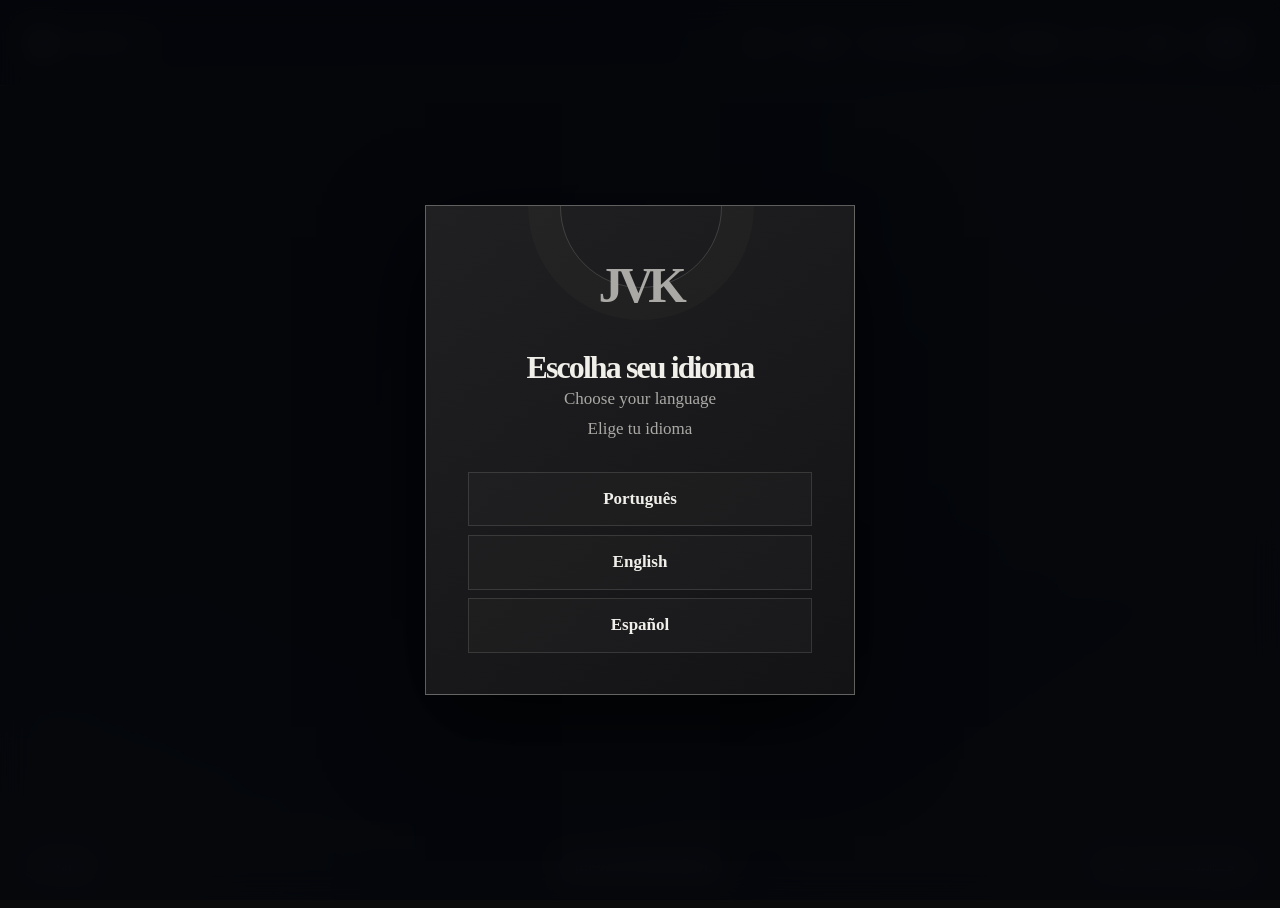
==== commit de32a736: "Add files via upload" ====
--- a/index.html
+++ b/index.html
@@ -7,15 +7,21 @@
     <meta property="og:title" content="JVK Portfolio" />
     <meta property="og:description" content="Projetos, demonstrações públicas e áreas de trabalho." />
     <meta property="og:type" content="website" />
-    <meta name="theme-color" content="#101114" />
-    <link rel="icon" href="favicon.svg" type="image/svg+xml" />
+    <meta name="theme-color" content="#070a12" />
+    <link rel="icon" href="favicon.svg?v=20260813" type="image/svg+xml" />
     <link rel="stylesheet" href="css/styles.css" />
     <title>JVK Portfolio</title>
     <script src="js/locales/pt-BR.js"></script>
     <script src="js/locales/en.js"></script>
     <script src="js/locales/es.js"></script>
+    <script src="js/site-config.js"></script>
+    <script src="js/analytics.js"></script>
   </head>
   <body>
+    <div class="signal-field" aria-hidden="true">
+      <span class="branch branch-1"></span><span class="branch branch-2"></span><span class="branch branch-3"></span><span class="branch branch-4"></span>
+      <span class="branch branch-5"></span><span class="branch branch-6"></span><span class="branch branch-7"></span><span class="branch branch-8"></span>
+    </div>
     <a class="skip-link" href="#main-content" data-i18n="skip">Ir para o conteúdo</a>
     <noscript><p class="noscript">Este site precisa de JavaScript para carregar os idiomas e a navegação.</p></noscript>
     <div id="language-modal" class="language-modal" role="dialog" aria-modal="true" aria-labelledby="language-title" aria-hidden="true">
@@ -33,7 +39,7 @@
     </div>
 
     <header class="site-header">
-      <a class="brand" href="#/" aria-label="JVK Portfolio">JVK<span>Portfolio</span></a>
+      <a class="brand" href="#/" aria-label="JVK Portfolio"><img src="assets/jvk-monogram.png" alt="" /><span>Portfolio</span></a>
       <button class="menu-toggle" type="button" aria-expanded="false" aria-controls="site-navigation" data-i18n-aria="menu">Abrir menu</button>
       <nav id="site-navigation" class="site-navigation" aria-label="Navegação principal" data-i18n-aria="mainNav">
         <a href="#/" data-route="home" data-i18n="nav.home">Início</a>
--- a/css/styles.css
+++ b/css/styles.css
@@ -1,159 +1,229 @@
 :root {
-  --bg: #0b0c0d;
-  --surface: #111315;
-  --surface-2: #181a1d;
-  --line: #292c30;
-  --ink: #f1f0eb;
-  --muted: #9a9ca1;
-  --accent: #b8bec5;
-  --accent-strong: #e0e3e6;
-  --accent-ink: #17191c;
-  --danger: #d9a6a2;
-  --max: 1180px;
+  --void: #0b0b0c;
+  --void-soft: #141416;
+  --surface: rgba(24, 24, 27, .8);
+  --surface-deep: #171719;
+  --line: rgba(225, 223, 215, .14);
+  --line-bright: rgba(225, 223, 215, .36);
+  --ink: #f1efea;
+  --muted: #aaa9a5;
+  --cyan: #d2d3cd;
+  --violet: #a9afb0;
+  --coral: #c2c0ba;
+  --lime: #d9d7d1;
+  --max: 1280px;
 }
 
 * { box-sizing: border-box; }
-html { scroll-behavior: smooth; }
-body { margin: 0; background: var(--bg); color: var(--ink); font: 16px/1.55 Peridot, "Segoe UI", Arial, sans-serif; }
+html { min-width: 320px; scroll-behavior: smooth; background: var(--void); }
+body { min-width: 320px; margin: 0; overflow-x: hidden; background: var(--void); color: var(--ink); font: 17px/1.58 "Times New Roman", Times, serif; isolation: isolate; }
+body::before, body::after { position: fixed; z-index: -2; inset: 0; pointer-events: none; content: ""; }
+body::before { background: radial-gradient(circle at 84% 14%, rgba(100, 103, 108, .09), transparent 31rem), radial-gradient(circle at 4% 96%, rgba(81, 83, 88, .08), transparent 28rem), linear-gradient(145deg, #0b0b0c, #0d0d0f 48%, #131315); }
+body::after { z-index: -1; opacity: .35; background-image: linear-gradient(rgba(255,255,255,.022) 1px, transparent 1px), linear-gradient(90deg, rgba(255,255,255,.018) 1px, transparent 1px); background-size: 4.5rem 4.5rem; mask-image: linear-gradient(to bottom, black, transparent 85%); }
 button, a { font: inherit; }
 button { cursor: pointer; }
 a { color: inherit; text-decoration: none; }
-:focus-visible { outline: 3px solid var(--accent-strong); outline-offset: 3px; }
-
-.skip-link { position: fixed; z-index: 20; top: .75rem; left: .75rem; transform: translateY(-200%); padding: .6rem .85rem; border-radius: .5rem; background: var(--accent); color: var(--accent-ink); font-weight: 700; }
+:focus-visible { outline: 2px solid var(--cyan); outline-offset: 4px; }
+
+.signal-field { position: fixed; z-index: -1; inset: 0; overflow: hidden; pointer-events: none; opacity: .13; transition: opacity .6s ease; }
+.branch { position: absolute; display: block; width: 53vmax; height: 1px; transform-origin: 0 50%; background: linear-gradient(90deg, rgba(220,218,211,.34), rgba(142,145,147,.13) 45%, transparent 100%); }
+.branch::before, .branch::after { position: absolute; height: 1px; transform-origin: 0 50%; background: linear-gradient(90deg, rgba(220,218,211,.28), transparent 95%); content: ""; }
+.branch::before { top: 0; left: 34%; width: 21vmax; transform: rotate(-31deg); }
+.branch::after { top: 0; left: 53%; width: 16vmax; transform: rotate(27deg); }
+.branch-1 { top: 8%; left: -9%; transform: rotate(24deg); }.branch-1::before { transform: rotate(38deg); }.branch-1::after { transform: rotate(-42deg); }
+.branch-2 { bottom: 8%; left: -13%; transform: rotate(-27deg); }.branch-2::before { transform: rotate(29deg); }.branch-2::after { transform: rotate(-35deg); }
+.branch-3 { top: -4%; right: -10%; transform-origin: 100% 50%; transform: rotate(153deg); }.branch-3::before { transform: rotate(-35deg); }.branch-3::after { transform: rotate(34deg); }
+.branch-4 { bottom: 11%; right: -12%; transform-origin: 100% 50%; transform: rotate(204deg); }.branch-4::before { transform: rotate(32deg); }.branch-4::after { transform: rotate(-31deg); }
+.branch-5 { top: 43%; left: -24%; width: 45vmax; transform: rotate(9deg); }.branch-5::before { transform: rotate(44deg); }.branch-5::after { transform: rotate(-26deg); }
+.branch-6 { top: 65%; right: -20%; width: 42vmax; transform-origin: 100% 50%; transform: rotate(174deg); }.branch-6::before { transform: rotate(-38deg); }.branch-6::after { transform: rotate(29deg); }
+.branch-7 { top: 21%; left: 36%; width: 36vmax; transform: rotate(109deg); opacity: .55; }.branch-7::before { transform: rotate(-34deg); }.branch-7::after { transform: rotate(31deg); }
+.branch-8 { bottom: -12%; left: 19%; width: 38vmax; transform: rotate(-72deg); opacity: .5; }.branch-8::before { transform: rotate(37deg); }.branch-8::after { transform: rotate(-30deg); }
+.branch::after { width: 16vmax; }
+body[data-view="home"] .signal-field { opacity: .34; }
+
+.skip-link { position: fixed; z-index: 30; top: 1rem; left: 1rem; padding: .6rem .85rem; border-radius: .25rem; background: var(--cyan); color: #07101d; font-weight: 800; transform: translateY(-220%); }
 .skip-link:focus { transform: translateY(0); }
-.noscript { margin: 0; padding: 1rem; background: var(--danger); color: #321b26; }
-
-.site-header { position: sticky; z-index: 10; top: 0; display: flex; align-items: center; justify-content: space-between; gap: 1rem; padding: 1.1rem max(1.25rem, calc((100vw - var(--max)) / 2)); border-bottom: 1px solid color-mix(in srgb, var(--line), transparent 35%); background: color-mix(in srgb, var(--bg), transparent 8%); backdrop-filter: blur(12px); }
-.brand { display: flex; align-items: baseline; gap: .45rem; font-family: Tanzanite, "Times New Roman", Times, serif; font-size: 1.35rem; font-weight: 800; letter-spacing: -.06em; }
-.brand span { font: 700 .65rem/1 Obsidian, "Arial Narrow", Arial, sans-serif; letter-spacing: .13em; text-transform: uppercase; color: var(--muted); }
-.site-navigation { position: relative; display: flex; align-items: center; gap: 1.15rem; }
-.site-navigation > a { color: var(--muted); font-size: .86rem; }
+.noscript { position: relative; z-index: 2; margin: 0; padding: 1rem; background: var(--coral); color: #26120d; }
+
+.site-header { position: sticky; z-index: 10; top: 0; display: grid; grid-template-columns: 1fr auto 1fr; align-items: center; min-height: 5.4rem; padding: 1rem max(1.5rem, calc((100vw - var(--max)) / 2)); border-bottom: 1px solid var(--line); background: rgba(11, 11, 12, .78); backdrop-filter: blur(20px) saturate(105%); }
+.brand { display: inline-flex; align-items: center; width: fit-content; gap: .6rem; color: var(--ink); font-family: "Times New Roman", Times, serif; font-size: 1.18rem; font-weight: 700; letter-spacing: -.04em; }
+.brand img { display: block; width: 2.25rem; height: 2.25rem; border-radius: .35rem; object-fit: cover; }
+.brand span { color: var(--muted); font: 700 .6rem/1 "Segoe UI", Arial, sans-serif; letter-spacing: .18em; text-transform: uppercase; }
+.site-navigation { display: flex; grid-column: 3; justify-content: flex-end; align-items: center; gap: 1.3rem; }
+.site-navigation > a { position: relative; color: var(--muted); font-size: .76rem; font-weight: 700; letter-spacing: .03em; }
 .site-navigation > a:hover, .site-navigation > a[aria-current=page] { color: var(--ink); }
-.language-toggle, .menu-toggle { border: 1px solid var(--line); border-radius: 999px; padding: .4rem .7rem; background: transparent; color: var(--ink); font-size: .78rem; }
-.language-menu { position: absolute; right: 0; top: 2.75rem; display: grid; min-width: 9rem; padding: .35rem; border: 1px solid var(--line); border-radius: .7rem; background: var(--surface); box-shadow: 0 18px 35px #0008; }
+.site-navigation > a[aria-current=page] { color: var(--ink); text-decoration: underline; text-decoration-thickness: 1px; text-underline-offset: .45rem; }
+.site-navigation > a[aria-current=page]::before { content: none; }
+.language-toggle, .menu-toggle { border: 1px solid var(--line); border-radius: 999px; padding: .45rem .75rem; background: rgba(255,255,255,.03); color: var(--ink); font: 800 .7rem/1 "Segoe UI", Arial, sans-serif; letter-spacing: .08em; }
+.language-toggle:hover, .menu-toggle:hover { border-color: var(--line-bright); background: rgba(225,223,215,.06); }
+.language-menu { position: absolute; top: 3rem; right: 0; display: grid; min-width: 9.5rem; padding: .35rem; border: 1px solid var(--line); border-radius: .6rem; background: #1a1a1c; box-shadow: 0 18px 45px #000a; }
 .language-menu[hidden] { display: none; }
-.language-menu button { border: 0; border-radius: .35rem; padding: .55rem; background: transparent; color: var(--ink); text-align: left; }
-.language-menu button:hover { background: var(--surface-2); }
-.menu-toggle { display: none; }
-
-main { min-height: calc(100vh - 144px); }
-.page { width: min(var(--max), calc(100% - 2.5rem)); margin: auto; padding: 5rem 0 6rem; }
-.eyebrow, .project-index, .status, .tool-groups h3, .detail-sections h2 { font-family: Obsidian, "Arial Narrow", "Segoe UI", sans-serif; letter-spacing: .13em; text-transform: uppercase; }
-.eyebrow { margin: 0 0 .8rem; color: var(--accent-strong); font-size: .72rem; font-weight: 800; }
-.hero { display: grid; grid-template-columns: minmax(0, 1.4fr) minmax(240px, .6fr); align-items: end; gap: 3rem; min-height: 66vh; }
-.hero h1, .page-title, .project-detail h1 { font-family: Amethyst, "Times New Roman", Times, serif; font-weight: 700; }
-.hero h1 { max-width: 850px; margin: 0; font-size: clamp(2.8rem, 7vw, 6.6rem); line-height: .94; letter-spacing: -.06em; }
-.hero-description { max-width: 45rem; color: var(--muted); font-size: 1.1rem; }
-.hero-copy { max-width: 52rem; margin-top: 1.75rem; color: var(--muted); font-size: 1.02rem; }
-.hero-copy p { margin: 0 0 1rem; }
-.hero-aside { border-left: 1px solid var(--line); padding-left: 1.25rem; color: var(--muted); font-size: .9rem; }
+.language-menu button { border: 0; border-radius: .35rem; padding: .65rem; background: transparent; color: var(--ink); text-align: left; }
+.language-menu button:hover { background: rgba(225,223,215,.08); }
+.menu-toggle { display: none; grid-column: 3; justify-self: end; }
+
+main, .site-footer { position: relative; z-index: 1; }
+main { min-height: calc(100vh - 9.5rem); }
+.page { width: min(var(--max), calc(100% - 3.5rem)); margin: auto; padding: clamp(4.5rem, 9vw, 9rem) 0 7rem; animation: reveal-page .72s cubic-bezier(.2,.8,.2,1) both; }
+.eyebrow, .project-index, .status, .tool-groups h3, .detail-sections h2, .process-section h2 { font-family: "Segoe UI", Arial, sans-serif; font-weight: 800; letter-spacing: .14em; text-transform: uppercase; }
+.eyebrow { display: flex; align-items: center; gap: .6rem; margin: 0 0 1.25rem; color: var(--cyan); font-size: .69rem; }
+.eyebrow::before { content: none; }
+
+.hero { position: relative; display: grid; grid-template-columns: minmax(0, 1.18fr) minmax(190px, .42fr) minmax(220px, .44fr); align-items: end; gap: clamp(2rem, 5vw, 5rem); min-height: 70vh; padding: 3rem 0; }
+.hero > div { position: relative; }
+.hero-title { grid-column: 1; grid-row: 1; }
+.hero h1, .page-title, .project-detail h1 { font-family: "Times New Roman", Times, serif; font-weight: 700; }
+.hero h1 { max-width: 12ch; margin: 0; font-size: clamp(3.8rem, 7.6vw, 7.4rem); line-height: .91; letter-spacing: -.055em; word-spacing: .08em; text-wrap: balance; }
+.hero h1 strong { color: var(--ink); font-weight: inherit; text-shadow: none; }
+.hero-copy { grid-column: 1; grid-row: 2; max-width: 44rem; margin-top: 1.35rem; color: var(--muted); font-size: clamp(.98rem, 1.4vw, 1.08rem); }
+.hero-copy p { max-width: 42rem; margin: 0 0 .9rem; }
+.hero-aside { position: relative; grid-column: 2; grid-row: 1 / 3; align-self: end; margin: 0 0 .7rem; padding: 1.15rem 0 1.15rem 1.25rem; border-left: 1px solid var(--line-bright); color: var(--muted); font-size: .96rem; }
 .hero-aside strong { display: block; margin-bottom: .5rem; color: var(--ink); font-size: 1rem; }
-
-.section { margin-top: 7rem; }
-.section-heading { display: flex; align-items: baseline; justify-content: space-between; gap: 1rem; margin-bottom: 1.6rem; }
-.section-heading h2, .page-title { margin: 0; font-family: Tanzanite, "Times New Roman", Times, serif; font-size: clamp(2rem, 4vw, 3.25rem); line-height: 1; letter-spacing: -.05em; }
-.text-link { border-bottom: 1px solid var(--accent); color: var(--ink); font-size: .88rem; }
+.hero-monogram { display: grid; grid-column: 3; grid-row: 1 / 3; place-items: end; align-self: center; margin: 0; }
+.hero-monogram img { display: block; width: min(100%, 20rem); border-radius: 1.5rem; box-shadow: 0 25px 60px rgba(0,0,0,.3); }
+
+.section { position: relative; margin-top: clamp(5rem, 12vw, 11rem); }
+.section::before { content: none; }
+.section-heading { display: flex; align-items: end; justify-content: space-between; gap: 1rem; margin-bottom: 2.25rem; }
+.section-heading h2, .page-title { max-width: 15ch; margin: 0; font-family: "Times New Roman", Times, serif; font-size: clamp(2.5rem, 5.4vw, 5rem); font-weight: 700; line-height: .92; letter-spacing: -.05em; word-spacing: .08em; }
+.text-link { display: inline-flex; align-items: center; gap: .5rem; padding-bottom: .3rem; border-bottom: 1px solid var(--line-bright); color: var(--ink); font-size: .78rem; font-weight: 800; letter-spacing: .08em; text-transform: uppercase; }
+.text-link:hover { color: var(--ink); border-color: var(--ink); }
 
 .project-grid { display: grid; grid-template-columns: repeat(12, 1fr); gap: 1rem; }
-.project-card { grid-column: span 6; display: flex; min-height: 260px; flex-direction: column; justify-content: space-between; padding: 1.3rem; border: 1px solid var(--line); border-radius: .85rem; background: var(--surface); transition: border-color .2s, transform .2s; }
-.project-card:hover { border-color: var(--accent); transform: translateY(-2px); }
-.project-card:nth-child(3), .project-card:nth-child(4), .project-card:nth-child(5) { grid-column: span 4; }
-.project-index, .status { font-size: .73rem; font-weight: 800; }
-.project-index, .status.available { color: var(--accent-strong); }
+.project-card { position: relative; grid-column: span 4; display: flex; min-height: 27rem; flex-direction: column; justify-content: space-between; overflow: hidden; padding: 1.55rem; border: 1px solid var(--line); background: linear-gradient(145deg, rgba(31,31,34,.9), rgba(12,12,14,.84)); transition: border-color .35s ease, transform .35s ease, background .35s ease; }
+.project-card::before { position: absolute; z-index: -1; right: -30%; bottom: -28%; width: 18rem; height: 18rem; border: 1px solid rgba(224,222,215,.16); border-radius: 50%; box-shadow: 0 0 0 2.4rem rgba(224,222,215,.02), 0 0 0 5.1rem rgba(224,222,215,.012); content: ""; transition: transform .55s ease; }
+.project-card:nth-child(2)::before { border-color: rgba(169,175,176,.24); box-shadow: 0 0 0 2.4rem rgba(169,175,176,.02), 0 0 0 5.1rem rgba(169,175,176,.012); }
+.project-card:nth-child(3)::before { border-color: rgba(194,192,186,.22); box-shadow: 0 0 0 2.4rem rgba(194,192,186,.02), 0 0 0 5.1rem rgba(194,192,186,.012); }
+.project-card:hover { border-color: var(--line-bright); background: linear-gradient(145deg, rgba(42,42,45,.92), rgba(18,18,20,.92)); transform: translateY(-7px); }
+.project-card:hover::before { transform: scale(1.15); }
+.project-index, .status { font-size: .68rem; }
+.project-index { color: var(--cyan); }
+.project-card h3, .project-row h2, .empty-state h2, .contact-card h2 { font-family: "Times New Roman", Times, serif; }
+.project-card h3 { max-width: 10ch; margin: 1.3rem 0; font-size: clamp(1.8rem, 2.7vw, 2.65rem); font-weight: 760; line-height: .96; letter-spacing: -.06em; }
+.project-card p { max-width: 27rem; margin: 0; color: var(--muted); font-size: .91rem; }
+.card-footer { display: flex; align-items: center; justify-content: space-between; gap: .5rem; margin-top: 2rem; padding-top: 1rem; border-top: 1px solid var(--line); }
+.card-footer > span:last-child { color: var(--cyan); font-size: 1.35rem; }
 .status { color: var(--muted); }
-.project-card h3, .project-row h2, .empty-state h2, .contact-card h2 { font-family: Topaz, Tanzanite, "Times New Roman", Times, serif; }
-.project-card h3 { margin: .7rem 0; font-size: 2rem; line-height: 1; letter-spacing: -.05em; }
-.project-card p { max-width: 36rem; margin: 0; color: var(--muted); }
-.card-footer { display: flex; align-items: center; justify-content: space-between; gap: .5rem; margin-top: 2rem; font-size: .84rem; }
-
-.tool-groups { display: grid; grid-template-columns: repeat(4, 1fr); gap: 1rem; }
-.tool-groups article, .empty-state, .contact-card, .legal-card { padding: 1.2rem; border: 1px solid var(--line); border-radius: .75rem; background: var(--surface); }
-.tool-groups h3 { margin: 0 0 1rem; color: var(--accent-strong); font-size: .78rem; }
-.tool-groups ul { display: grid; gap: .45rem; margin: 0; padding: 0; list-style: none; color: var(--muted); font-size: .9rem; }
-.notice { display: flex; align-items: flex-start; gap: 1rem; margin-top: 5rem; padding: 1.15rem; border-left: 3px solid var(--accent); background: var(--surface); }
-.notice span { color: var(--accent-strong); }
+.status.available { color: var(--lime); }
+
+.tool-groups { display: grid; grid-template-columns: repeat(4, 1fr); gap: 1px; border: 1px solid var(--line); background: var(--line); }
+.tool-groups article, .empty-state, .contact-card, .legal-card { padding: 1.5rem; background: var(--surface-deep); }
+.tool-groups article { min-height: 13rem; transition: background .25s ease; }
+.tool-groups article:hover { background: #242426; }
+.tool-groups h3 { margin: 0 0 2rem; color: var(--cyan); font-size: .7rem; }
+.tool-groups ul { display: grid; gap: .55rem; margin: 0; padding: 0; list-style: none; color: var(--muted); font-size: .9rem; }
+.tool-groups li::before { margin-right: .55rem; color: var(--violet); content: "↗"; }
+.notice { display: flex; align-items: flex-start; gap: 1rem; max-width: 49rem; margin-top: 7rem; padding: 1.2rem 1.3rem; border: 1px solid var(--line); background: rgba(255,255,255,.018); }
+.notice span { color: var(--cyan); }
 .notice p, .page-header p { margin: 0; color: var(--muted); }
-.page-header { max-width: 720px; }
-.page-header p { max-width: 640px; }
-
-.filters { display: flex; flex-wrap: wrap; gap: .5rem; margin: 2.25rem 0; }
-.filter { border: 1px solid var(--line); border-radius: 999px; padding: .45rem .75rem; background: transparent; color: var(--muted); font-size: .82rem; }
-.filter.is-active, .filter:hover { border-color: var(--accent); color: var(--ink); }
-.project-list { display: grid; gap: .8rem; }
-.project-row { display: grid; grid-template-columns: 5rem minmax(170px, 1fr) minmax(250px, 2fr) 9rem 2rem; align-items: center; gap: 1rem; padding: 1.1rem 0; border-top: 1px solid var(--line); }
-.project-row:last-child { border-bottom: 1px solid var(--line); }
-.project-row h2 { margin: 0; font-size: 1.55rem; letter-spacing: -.04em; }
+
+.page-header { position: relative; max-width: 54rem; padding-bottom: 2.6rem; }
+.page-header::after { position: absolute; bottom: 0; left: 0; width: 16rem; height: 1px; background: linear-gradient(90deg, var(--cyan), transparent); content: ""; }
+.page-header p { max-width: 42rem; margin-top: 1.5rem; font-size: 1.05rem; }
+.filters { display: flex; flex-wrap: wrap; gap: .6rem; margin: 3rem 0 1.5rem; }
+.filter { border: 1px solid var(--line); border-radius: 999px; padding: .65rem 1rem; background: transparent; color: var(--muted); font-size: .75rem; font-weight: 700; letter-spacing: .04em; }
+.filter.is-active, .filter:hover { border-color: var(--line-bright); background: rgba(225,223,215,.07); color: var(--ink); }
+.project-list { border-top: 1px solid var(--line); }
+.project-row { position: relative; display: grid; grid-template-columns: 4rem minmax(180px, 1.05fr) minmax(260px, 1.7fr) 10rem 2rem; align-items: center; gap: 1.2rem; padding: 1.65rem 1rem; border-bottom: 1px solid var(--line); transition: background .25s ease, padding .25s ease; }
+.project-row::before { position: absolute; top: 0; bottom: 0; left: 0; width: 2px; background: var(--cyan); content: ""; transform: scaleY(0); transition: transform .25s ease; }
+.project-row:hover { padding-right: 1.4rem; padding-left: 1.45rem; background: rgba(225,223,215,.045); }
+.project-row:hover::before { transform: scaleY(1); }
+.project-row h2 { margin: 0; font-size: clamp(1.35rem, 2.2vw, 2.1rem); font-weight: 760; line-height: 1; letter-spacing: -.05em; }
 .project-row p { margin: 0; color: var(--muted); font-size: .9rem; }
-
-.project-detail { display: grid; grid-template-columns: minmax(0, 1.2fr) minmax(260px, .55fr); gap: 4rem; }
-.project-detail h1 { margin: .3rem 0 1.5rem; font-size: clamp(3rem, 6vw, 5.5rem); line-height: .95; letter-spacing: -.06em; }
-.detail-meta { display: grid; gap: .7rem; margin: 2rem 0 0; }
-.detail-meta div { display: flex; justify-content: space-between; gap: 1rem; padding: .7rem 0; border-top: 1px solid var(--line); font-size: .88rem; }
+.project-row > span:last-child { color: var(--cyan); font-size: 1.3rem; }
+
+.project-detail { display: grid; grid-template-columns: minmax(0, 1.2fr) minmax(280px, .6fr); gap: clamp(3rem, 9vw, 10rem); padding-top: 3.2rem; }
+.project-detail > div:first-child { position: sticky; top: 8.5rem; align-self: start; }
+.project-detail h1 { max-width: 8ch; margin: .35rem 0 1.6rem; font-size: clamp(3.6rem, 6.6vw, 6.3rem); line-height: .9; letter-spacing: -.075em; }
+.hero-description { max-width: 42rem; color: var(--muted); font-size: 1.08rem; }
+.detail-meta { display: grid; gap: .7rem; margin: 2.7rem 0 0; border-bottom: 1px solid var(--line); }
+.detail-meta div { display: flex; justify-content: space-between; gap: 1rem; padding: .9rem 0; border-top: 1px solid var(--line); font-size: .82rem; }
 .detail-meta span { color: var(--muted); }
-.detail-sections { display: grid; gap: 2rem; }
-.detail-sections section { border-top: 1px solid var(--line); padding-top: 1.1rem; }
-.detail-sections h2 { margin: 0 0 .8rem; color: var(--accent-strong); font-size: .76rem; }
+.detail-sections { display: grid; gap: 2.5rem; }
+.detail-sections section { padding: 1.3rem 0 0; border-top: 1px solid var(--line); }
+.detail-sections h2 { margin: 0 0 1rem; color: var(--cyan); font-size: .69rem; }
 .detail-sections p, .detail-sections li { color: var(--muted); }
-.detail-sections ul { margin: 0; padding-left: 1.1rem; }
-.demo-link { display: inline-flex; margin-top: .4rem; border-radius: .5rem; padding: .65rem .8rem; background: var(--accent); color: var(--accent-ink); font-weight: 800; }
-.demo-link:hover { background: var(--accent-strong); }
-.empty-state { margin-top: 2rem; color: var(--muted); }
-.empty-state h2, .contact-card h2, .legal-card h2 { margin: 0 0 .5rem; font-size: 1.5rem; letter-spacing: -.04em; }
-.certification-grid, .contact-grid { display: grid; grid-template-columns: repeat(3, 1fr); gap: 1rem; margin-top: 2rem; }
-.contact-card { display: grid; gap: .7rem; }
-.contact-card span { color: var(--muted); font-size: .86rem; }
-.author-input { color: var(--accent-strong) !important; font-weight: 700; }
-.legal-stack { display: grid; gap: 1rem; margin-top: 2.5rem; }
-.legal-card p { margin: 0; color: var(--muted); }
-.process-section { margin-top: 3rem; padding-top: 1.1rem; border-top: 1px solid var(--line); }
-.process-section h2 { margin: 0 0 1rem; font: 800 .76rem/1 Obsidian, "Arial Narrow", sans-serif; letter-spacing: .13em; text-transform: uppercase; color: var(--accent-strong); }
-.process-flow { display: flex; flex-wrap: wrap; gap: .5rem; margin: 0; padding: 0; list-style: none; }
-.process-flow li { display: flex; align-items: center; gap: .5rem; padding: .45rem .6rem; border: 1px solid var(--line); border-radius: 999px; color: var(--muted); font: 700 .72rem/1 Obsidian, "Arial Narrow", sans-serif; letter-spacing: .08em; text-transform: uppercase; }
-.process-flow li:not(:last-child)::after { content: "↓"; color: var(--accent); }
-.process-feedback { max-width: 50rem; margin: 1.25rem 0 0; color: var(--muted); }
-.contact-card { transition: border-color .2s, transform .2s; }
-.contact-card:hover { border-color: var(--accent); transform: translateY(-2px); }
-.contact-card small { color: var(--accent-strong); }
-
-.site-footer { display: flex; justify-content: space-between; gap: 1rem; width: min(var(--max), calc(100% - 2.5rem)); margin: auto; padding: 1.25rem 0; border-top: 1px solid var(--line); color: var(--muted); font-size: .75rem; }
-.site-footer a { color: var(--ink); }
-.language-modal { position: fixed; z-index: 30; inset: 0; display: grid; place-items: center; padding: 1.25rem; background: #090a0be8; }
+.detail-sections ul { display: grid; gap: .35rem; margin: 0; padding-left: 1.1rem; }
+.detail-sections li::marker { color: var(--violet); }
+.demo-link { display: inline-flex; margin-top: .5rem; padding: .75rem 1rem; border: 1px solid var(--ink); background: var(--ink); color: #151516; font-size: .78rem; font-weight: 900; letter-spacing: .06em; text-transform: uppercase; transition: transform .2s ease, box-shadow .2s ease; }
+.demo-link:hover { box-shadow: 0 0 26px rgba(225,223,215,.18); transform: translateY(-3px); }
+
+.empty-state { position: relative; overflow: hidden; border: 1px solid var(--line); }
+.empty-state::after, .contact-card::after { position: absolute; right: -2.6rem; bottom: -2.6rem; width: 6rem; height: 6rem; border: 1px solid rgba(225,223,215,.12); border-radius: 50%; content: ""; }
+.empty-state h2, .contact-card h2, .legal-card h2 { margin: 0 0 .6rem; font-family: "Times New Roman", Times, serif; font-size: 1.4rem; font-weight: 700; line-height: 1.05; letter-spacing: -.04em; }
+.certification-grid, .contact-grid { display: grid; grid-template-columns: repeat(3, 1fr); gap: 1rem; margin-top: 3rem; }
+.contact-card { position: relative; display: grid; min-height: 13rem; gap: 1.5rem; overflow: hidden; border: 1px solid var(--line); transition: border-color .25s ease, transform .25s ease; }
+.contact-card:hover { border-color: var(--cyan); transform: translateY(-4px); }
+.contact-card span { color: var(--cyan); font-size: .75rem; font-weight: 800; letter-spacing: .1em; text-transform: uppercase; }
+.contact-card small { color: var(--coral); font-size: 1.25rem; }
+.author-input { color: var(--cyan) !important; font-weight: 700; }
+.legal-stack { display: grid; gap: 1px; margin-top: 3rem; border: 1px solid var(--line); background: var(--line); }
+.legal-card p { max-width: 55rem; margin: 0; color: var(--muted); }
+.process-section { margin-top: 3.5rem; padding: 1.6rem 0 0; border-top: 1px solid var(--line); }
+.process-section h2 { margin: 0 0 1.2rem; color: var(--cyan); font-size: .69rem; }
+.process-flow { display: flex; flex-wrap: wrap; gap: .65rem; margin: 0; padding: 0; list-style: none; }
+.process-flow li { position: relative; padding: .6rem .8rem; border: 1px solid var(--line); color: var(--muted); font: 800 .7rem/1 "Segoe UI", Arial, sans-serif; letter-spacing: .08em; text-transform: uppercase; }
+.process-flow li:not(:last-child)::after { margin-left: 1rem; color: var(--cyan); content: "→"; }
+.process-feedback { max-width: 50rem; margin: 1.5rem 0 0; color: var(--muted); }
+
+.site-footer { display: grid; grid-template-columns: 1fr auto 1fr; width: min(var(--max), calc(100% - 3.5rem)); margin: auto; padding: 1.4rem 0 2rem; border-top: 1px solid var(--line); color: var(--muted); font-size: .72rem; }
+.site-footer a { justify-self: center; color: var(--ink); }
+.site-footer span:last-child { justify-self: end; }
+.language-modal { position: fixed; z-index: 30; inset: 0; display: grid; place-items: center; padding: 1.25rem; background: rgba(3, 5, 10, .82); backdrop-filter: blur(15px); }
 .language-modal[aria-hidden=true] { display: none; }
-.language-card { width: min(420px, 100%); padding: 2rem; border: 1px solid var(--line); border-radius: 1rem; background: var(--surface); text-align: center; }
-.language-card .wordmark { margin: 0 0 1.5rem; font-family: Tanzanite, Amethyst, "Times New Roman", Times, serif; font-size: 3rem; font-weight: 800; letter-spacing: -.09em; }
-.language-card h1 { margin: 0; font-family: Amethyst, "Times New Roman", Times, serif; font-size: 2rem; letter-spacing: -.05em; }
-.language-card p { margin: .15rem; color: var(--muted); }
-.language-options { display: grid; gap: .5rem; margin-top: 1.5rem; }
-.language-options button { border: 1px solid var(--line); border-radius: .55rem; padding: .75rem; background: transparent; color: var(--ink); font-weight: 700; }
-.language-options button:hover { border-color: var(--accent); color: var(--accent-strong); }
-
-@keyframes reveal-page { from { opacity: 0; transform: translateY(8px); } to { opacity: 1; transform: translateY(0); } }
-@keyframes underline-in { from { transform: scaleX(0); } to { transform: scaleX(1); } }
-.page { animation: reveal-page .38s ease both; }
-.site-navigation > a[aria-current=page]::after { content: ""; display: block; height: 1px; margin-top: .3rem; background: var(--accent-strong); transform-origin: left; animation: underline-in .24s ease both; }
-
-@media (max-width: 820px) {
+.language-card { position: relative; width: min(430px, 100%); overflow: hidden; padding: 2.6rem; border: 1px solid var(--line-bright); background: linear-gradient(145deg, #202022, #131315); text-align: center; box-shadow: 0 32px 90px #000b; }
+.language-card::before { position: absolute; top: -5rem; left: calc(50% - 5rem); width: 10rem; height: 10rem; border: 1px solid rgba(225,223,215,.18); border-radius: 50%; box-shadow: 0 0 0 2rem rgba(225,223,215,.025); content: ""; }
+.language-card .wordmark { position: relative; margin: 0 0 1.6rem; font-family: "Times New Roman", Times, serif; font-size: 3.1rem; font-weight: 700; letter-spacing: -.11em; }
+.language-card h1 { position: relative; margin: 0; font-family: "Times New Roman", Times, serif; font-size: 2rem; font-weight: 700; line-height: 1; letter-spacing: -.06em; }
+.language-card p { position: relative; margin: .2rem; color: var(--muted); }
+.language-options { position: relative; display: grid; gap: .55rem; margin-top: 1.8rem; }
+.language-options button { border: 1px solid var(--line); padding: .8rem; background: rgba(255,255,255,.02); color: var(--ink); font-weight: 800; }
+.language-options button:hover { border-color: var(--line-bright); background: rgba(225,223,215,.08); }
+
+@keyframes reveal-page { from { opacity: 0; transform: translateY(16px); } to { opacity: 1; transform: translateY(0); } }
+
+@media (max-width: 980px) {
+  .site-header { grid-template-columns: 1fr auto; }
   .menu-toggle { display: block; }
-  .site-navigation { position: absolute; top: 100%; right: 0; left: 0; display: none; align-items: stretch; gap: 0; padding: 1rem 1.25rem; border-bottom: 1px solid var(--line); background: var(--surface); }
+  .site-navigation { position: absolute; top: 100%; right: 0; left: 0; display: none; grid-column: auto; align-items: stretch; gap: 0; padding: 1rem max(1.5rem, calc((100vw - var(--max)) / 2)); border-bottom: 1px solid var(--line); background: #18181a; }
   .site-navigation.is-open { display: grid; }
-  .site-navigation > a { padding: .65rem 0; }
+  .site-navigation > a { padding: .8rem 0; }
+  .site-navigation > a[aria-current=page]::before { top: 0; width: 2px; height: 100%; }
+  .language-toggle { margin-top: .6rem; justify-self: start; }
   .language-menu { position: static; margin-top: .4rem; box-shadow: none; }
-  .hero, .project-detail { grid-template-columns: 1fr; }
-  .hero { min-height: auto; padding-top: 3rem; }
-  .hero-aside { border-top: 1px solid var(--line); border-left: 0; padding-top: 1rem; padding-left: 0; }
-  .tool-groups, .certification-grid, .contact-grid { grid-template-columns: repeat(2, 1fr); }
-  .project-row { grid-template-columns: 3rem 1fr 2rem; }
-  .project-row p, .project-row .status { display: none; }
-}
-@media (max-width: 560px) {
-  .page { width: min(100% - 1.5rem, var(--max)); padding: 3.5rem 0; }
-  .site-header { padding: 1rem .75rem; }
-  .project-grid { grid-template-columns: 1fr; }
-  .project-card, .project-card:nth-child(3), .project-card:nth-child(4), .project-card:nth-child(5) { grid-column: 1; }
-  .tool-groups, .certification-grid, .contact-grid { grid-template-columns: 1fr; }
-  .section { margin-top: 5rem; }
-  .site-footer { flex-wrap: wrap; width: min(100% - 1.5rem, var(--max)); }
+  .project-detail { grid-template-columns: 1fr; }
+  .hero { grid-template-columns: minmax(0, 1fr) minmax(190px, .5fr); min-height: auto; padding-top: 2rem; }
+  .hero-title { grid-column: 1; grid-row: 1; }
+  .hero-copy { grid-column: 1; grid-row: 2; }
+  .hero-aside { grid-column: 1; grid-row: 3; max-width: 31rem; }
+  .hero-monogram { grid-column: 2; grid-row: 1 / 4; align-self: center; }
+  .project-detail > div:first-child { position: static; }
+  .tool-groups { grid-template-columns: repeat(2, 1fr); }
+  .project-row { grid-template-columns: 3rem minmax(150px, 1fr) 2fr 2rem; }
+  .project-row .status { display: none; }
+}
+@media (max-width: 680px) {
+  .site-header { min-height: 4.6rem; padding: .8rem 1rem; }
+  .brand { font-size: 1.3rem; }
+  .page { width: min(100% - 2rem, var(--max)); padding: 4rem 0 5rem; }
+  .hero { grid-template-columns: 1fr; }
+  .hero-title, .hero-copy, .hero-aside, .hero-monogram { grid-column: auto; grid-row: auto; }
+  .hero-monogram { place-items: start; margin-top: .8rem; }
+  .hero-monogram img { width: min(68vw, 18rem); }
+  .hero h1 { font-size: clamp(3.2rem, 13.5vw, 5rem); word-spacing: .04em; }
+  .hero-copy { margin-top: 1.5rem; }
+  .project-grid, .certification-grid, .contact-grid { grid-template-columns: 1fr; }
+  .project-card { grid-column: 1; min-height: 21rem; }
+  .tool-groups { grid-template-columns: 1fr; }
+  .section { margin-top: 5.5rem; }
+  .section-heading { align-items: flex-start; flex-direction: column; }
+  .project-row { grid-template-columns: 2.3rem 1fr 1.5rem; gap: .7rem; padding: 1.4rem .15rem; }
+  .project-row p { display: none; }
+  .project-row:hover { padding-right: .6rem; padding-left: .8rem; }
+  .project-detail { padding-top: 2.2rem; }
+  .site-footer { display: flex; flex-wrap: wrap; width: min(100% - 2rem, var(--max)); gap: .8rem 1rem; }
+  .site-footer a, .site-footer span:last-child { justify-self: auto; }
+  .signal-field { opacity: .11 !important; }
 }
 @media (prefers-reduced-motion: reduce) {
   *, *::before, *::after { scroll-behavior: auto !important; animation-duration: .01ms !important; animation-iteration-count: 1 !important; transition-duration: .01ms !important; }
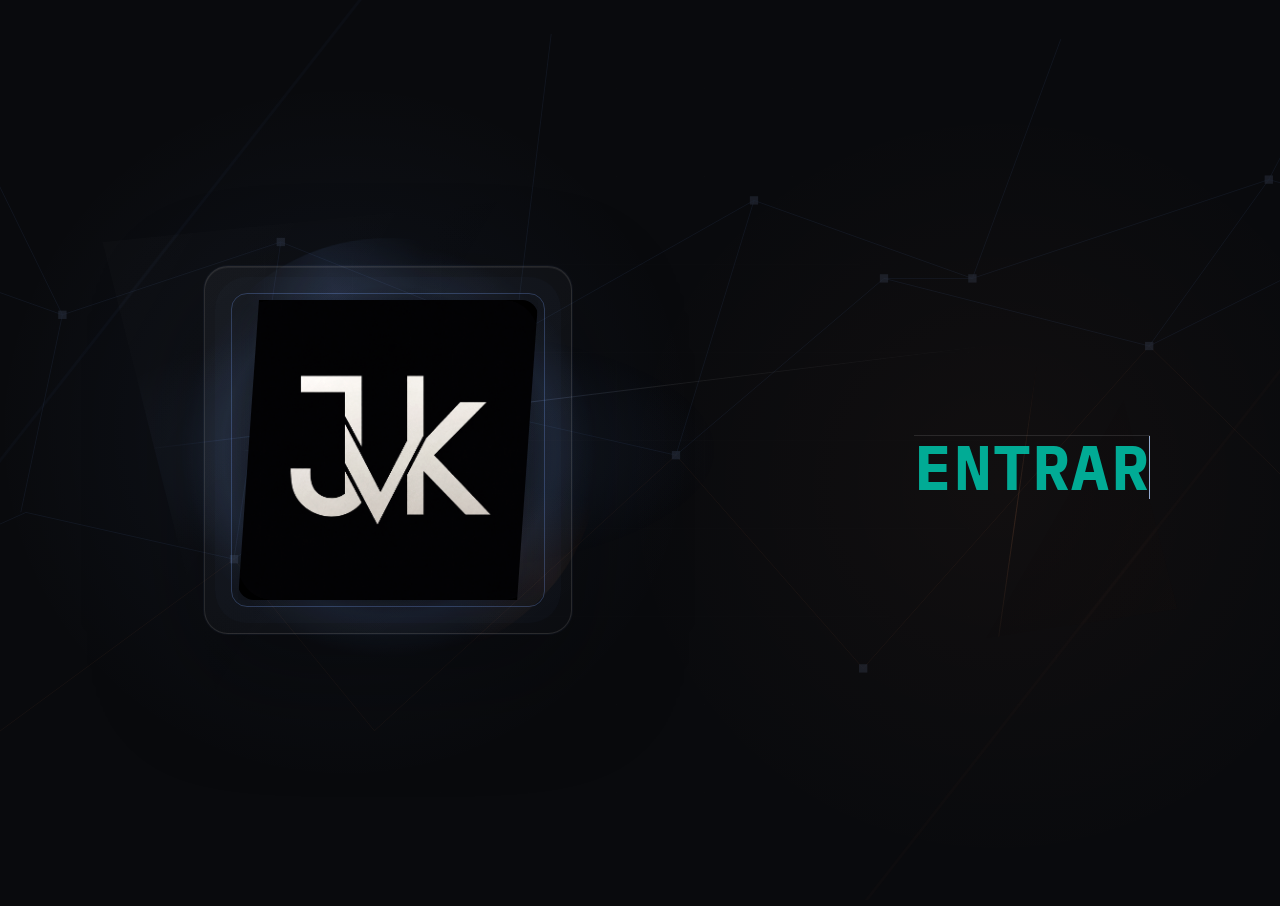
==== commit bb017316: "Add files via upload" ====
--- a/index.html
+++ b/index.html
@@ -9,11 +9,13 @@
     <meta property="og:type" content="website" />
     <meta name="theme-color" content="#070a12" />
     <link rel="icon" href="favicon.svg?v=20260813" type="image/svg+xml" />
-    <link rel="stylesheet" href="css/styles.css" />
+    <link rel="preconnect" href="https://fonts.googleapis.com" />
+    <link rel="preconnect" href="https://fonts.gstatic.com" crossorigin />
+    <link href="https://fonts.googleapis.com/css2?family=IBM+Plex+Mono:wght@400;500;600&family=Instrument+Serif:ital@0;1&family=Manrope:wght@400;500;600;700;800&family=Rye&display=swap" rel="stylesheet" />
+    <link href="https://api.fontshare.com/v2/css?f[]=new-title@400,500,700&display=swap" rel="stylesheet" />
+    <link rel="stylesheet" href="css/styles.css?v=20260910-home-v6" />
     <title>JVK Portfolio</title>
     <script src="js/locales/pt-BR.js"></script>
-    <script src="js/locales/en.js"></script>
-    <script src="js/locales/es.js"></script>
     <script src="js/site-config.js"></script>
     <script src="js/analytics.js"></script>
   </head>
@@ -25,17 +27,52 @@
     <a class="skip-link" href="#main-content" data-i18n="skip">Ir para o conteúdo</a>
     <noscript><p class="noscript">Este site precisa de JavaScript para carregar os idiomas e a navegação.</p></noscript>
     <div id="language-modal" class="language-modal" role="dialog" aria-modal="true" aria-labelledby="language-title" aria-hidden="true">
-      <div class="language-card">
-        <p class="wordmark">JVK</p>
-        <h1 id="language-title">Escolha seu idioma</h1>
-        <p>Choose your language</p>
-        <p>Elige tu idioma</p>
-        <div class="language-options">
-          <button type="button" data-language="pt-BR">Português</button>
-          <button type="button" data-language="en">English</button>
-          <button type="button" data-language="es">Español</button>
+      <div class="intro-atmosphere" aria-hidden="true"></div>
+      <svg class="intro-network" viewBox="0 0 1600 900" preserveAspectRatio="xMidYMid slice" aria-hidden="true">
+        <g class="intro-network-lines">
+          <path d="M-80 640 L210 510 L410 555 L615 405 L835 455 L1035 285 L1290 350 L1690 150" />
+          <path d="M-50 215 L245 320 L455 250 L680 340 L910 210 L1120 285 L1405 190 L1660 260" />
+          <path d="M205 510 L245 320 M410 555 L455 250 M615 405 L680 340 M835 455 L910 210 M1035 285 L1120 285 M1290 350 L1405 190" />
+          <path d="M90 790 L410 555 L545 720 L835 455 L1015 660 L1290 350 L1510 565" />
+          <path d="M245 320 L135 95 M680 340 L715 50 M1120 285 L1205 55 M1405 190 L1515 -20" />
+        </g>
+        <g class="intro-network-nodes">
+          <rect x="241" y="316" width="8" height="8"/><rect x="406" y="551" width="8" height="8"/><rect x="451" y="246" width="8" height="8"/>
+          <rect x="611" y="401" width="8" height="8"/><rect x="676" y="336" width="8" height="8"/><rect x="831" y="451" width="8" height="8"/>
+          <rect x="906" y="206" width="8" height="8"/><rect x="1031" y="281" width="8" height="8"/><rect x="1116" y="281" width="8" height="8"/>
+          <rect x="1286" y="346" width="8" height="8"/><rect x="1401" y="186" width="8" height="8"/><rect x="1011" y="656" width="8" height="8"/>
+        </g>
+      </svg>
+
+      <div class="intro-shell">
+                <div class="intro-core">
+          <div class="intro-identity">
+                        <div class="intro-mark" aria-hidden="true">
+              <span class="intro-frame intro-frame-a"></span>
+              <span class="intro-frame intro-frame-b"></span>
+              <span class="intro-corner intro-corner-tl"></span>
+              <span class="intro-corner intro-corner-br"></span>
+              <span class="intro-energy-field" aria-hidden="true"></span>
+              <img src="assets/jvk-monogram.png" alt="" />
+              <span class="intro-scan"></span>
+              <span class="energy-spark spark-1"></span>
+              <span class="energy-spark spark-2"></span>
+              <span class="energy-spark spark-3"></span>
+              <span class="energy-spark spark-4"></span>
+            </div>
+                      </div>
+
+          <section class="intro-language intro-enter-only" aria-labelledby="language-title">
+            <h1 id="language-title" class="sr-only">Entrar no portfólio</h1>
+            <div class="language-options language-options-single">
+              <button type="button" data-language="pt-BR" class="enter-button is-typing" aria-label="Aguarde a preparação do acesso" disabled>
+                <span class="enter-button-word">Entrar</span>
+              </button>
+            </div>
+          </section>
         </div>
-      </div>
+
+              </div>
     </div>
 
     <header class="site-header">
@@ -47,12 +84,9 @@
         <a href="#/areas" data-route="areas" data-i18n="nav.areas">Áreas e ferramentas</a>
         <a href="#/certifications" data-route="certifications" data-i18n="nav.certifications">Certificações</a>
         <a href="#/info" data-route="info" data-i18n="nav.info">Info</a>
-        <a href="#/contact" data-route="contact" data-i18n="nav.contact">Contato</a>
         <button class="language-toggle" type="button" aria-expanded="false" aria-controls="language-menu"><span aria-hidden="true">◎</span> <span id="current-language">PT</span></button>
         <div id="language-menu" class="language-menu" hidden>
           <button type="button" data-language="pt-BR">Português</button>
-          <button type="button" data-language="en">English</button>
-          <button type="button" data-language="es">Español</button>
         </div>
       </nav>
     </header>
@@ -64,6 +98,6 @@
       <a href="#/legal" data-i18n="footer.legal">Legal e status de desenvolvimento</a>
       <span data-i18n="footer.local">Projetos, estudos e demonstrações</span>
     </footer>
-    <script src="js/app.js" defer></script>
+    <script src="js/app.js?v=20260910-home-v6" defer></script>
   </body>
 </html>
--- a/css/styles.css
+++ b/css/styles.css
@@ -7,27 +7,39 @@
   --line-bright: rgba(225, 223, 215, .36);
   --ink: #f1efea;
   --muted: #aaa9a5;
-  --cyan: #d2d3cd;
-  --violet: #a9afb0;
-  --coral: #c2c0ba;
-  --lime: #d9d7d1;
+  --cyan: #79a7ff;
+  --violet: #aa96ff;
+  --coral: #ff9a62;
+  --lime: #68d4bf;
+  --blue-deep: #0b1424;
+  --blue: #79a7ff;
+  --orange: #ff9a62;
+  --teal: #68d4bf;
+  --purple: #aa96ff;
   --max: 1280px;
+  --font-display: "Instrument Serif", "Bodoni 72", Didot, Georgia, serif;
+  --font-sans: "Manrope", "Avenir Next", "Segoe UI", Arial, sans-serif;
+  --font-mono: "IBM Plex Mono", "SFMono-Regular", Consolas, monospace;
 }
 
 * { box-sizing: border-box; }
 html { min-width: 320px; scroll-behavior: smooth; background: var(--void); }
-body { min-width: 320px; margin: 0; overflow-x: hidden; background: var(--void); color: var(--ink); font: 17px/1.58 "Times New Roman", Times, serif; isolation: isolate; }
+body { min-width: 320px; margin: 0; overflow-x: hidden; background: var(--void); color: var(--ink); font: 16px/1.65 var(--font-sans); isolation: isolate; }
 body::before, body::after { position: fixed; z-index: -2; inset: 0; pointer-events: none; content: ""; }
-body::before { background: radial-gradient(circle at 84% 14%, rgba(100, 103, 108, .09), transparent 31rem), radial-gradient(circle at 4% 96%, rgba(81, 83, 88, .08), transparent 28rem), linear-gradient(145deg, #0b0b0c, #0d0d0f 48%, #131315); }
-body::after { z-index: -1; opacity: .35; background-image: linear-gradient(rgba(255,255,255,.022) 1px, transparent 1px), linear-gradient(90deg, rgba(255,255,255,.018) 1px, transparent 1px); background-size: 4.5rem 4.5rem; mask-image: linear-gradient(to bottom, black, transparent 85%); }
+body::before { background:
+  radial-gradient(circle at 83% 13%, rgba(66, 113, 205, .12), transparent 30rem),
+  radial-gradient(circle at 8% 92%, rgba(255, 128, 70, .055), transparent 27rem),
+  radial-gradient(circle at 52% 62%, rgba(62, 112, 183, .035), transparent 35rem),
+  linear-gradient(145deg, #090b10, #0b0d12 48%, #111318); }
+body::after { z-index: -1; opacity: .32; background-image: linear-gradient(rgba(121,167,255,.022) 1px, transparent 1px), linear-gradient(90deg, rgba(255,255,255,.016) 1px, transparent 1px); background-size: 4.5rem 4.5rem; mask-image: linear-gradient(to bottom, black, transparent 85%); }
 button, a { font: inherit; }
 button { cursor: pointer; }
 a { color: inherit; text-decoration: none; }
 :focus-visible { outline: 2px solid var(--cyan); outline-offset: 4px; }
 
 .signal-field { position: fixed; z-index: -1; inset: 0; overflow: hidden; pointer-events: none; opacity: .13; transition: opacity .6s ease; }
-.branch { position: absolute; display: block; width: 53vmax; height: 1px; transform-origin: 0 50%; background: linear-gradient(90deg, rgba(220,218,211,.34), rgba(142,145,147,.13) 45%, transparent 100%); }
-.branch::before, .branch::after { position: absolute; height: 1px; transform-origin: 0 50%; background: linear-gradient(90deg, rgba(220,218,211,.28), transparent 95%); content: ""; }
+.branch { position: absolute; display: block; width: 53vmax; height: 1px; transform-origin: 0 50%; background: linear-gradient(90deg, rgba(121,167,255,.38), rgba(121,167,255,.11) 45%, transparent 100%); }
+.branch::before, .branch::after { position: absolute; height: 1px; transform-origin: 0 50%; background: linear-gradient(90deg, rgba(121,167,255,.25), transparent 95%); content: ""; }
 .branch::before { top: 0; left: 34%; width: 21vmax; transform: rotate(-31deg); }
 .branch::after { top: 0; left: 53%; width: 16vmax; transform: rotate(27deg); }
 .branch-1 { top: 8%; left: -9%; transform: rotate(24deg); }.branch-1::before { transform: rotate(38deg); }.branch-1::after { transform: rotate(-42deg); }
@@ -39,22 +51,24 @@
 .branch-7 { top: 21%; left: 36%; width: 36vmax; transform: rotate(109deg); opacity: .55; }.branch-7::before { transform: rotate(-34deg); }.branch-7::after { transform: rotate(31deg); }
 .branch-8 { bottom: -12%; left: 19%; width: 38vmax; transform: rotate(-72deg); opacity: .5; }.branch-8::before { transform: rotate(37deg); }.branch-8::after { transform: rotate(-30deg); }
 .branch::after { width: 16vmax; }
-body[data-view="home"] .signal-field { opacity: .34; }
+body[data-view="home"] .signal-field { opacity: .27; }
+body[data-view="home"] .branch:nth-child(3n) { background: linear-gradient(90deg, rgba(255,154,98,.24), rgba(255,154,98,.06) 45%, transparent 100%); }
+body[data-view="home"] .branch:nth-child(3n)::before, body[data-view="home"] .branch:nth-child(3n)::after { background: linear-gradient(90deg, rgba(255,154,98,.18), transparent 95%); }
 
 .skip-link { position: fixed; z-index: 30; top: 1rem; left: 1rem; padding: .6rem .85rem; border-radius: .25rem; background: var(--cyan); color: #07101d; font-weight: 800; transform: translateY(-220%); }
 .skip-link:focus { transform: translateY(0); }
 .noscript { position: relative; z-index: 2; margin: 0; padding: 1rem; background: var(--coral); color: #26120d; }
 
-.site-header { position: sticky; z-index: 10; top: 0; display: grid; grid-template-columns: 1fr auto 1fr; align-items: center; min-height: 5.4rem; padding: 1rem max(1.5rem, calc((100vw - var(--max)) / 2)); border-bottom: 1px solid var(--line); background: rgba(11, 11, 12, .78); backdrop-filter: blur(20px) saturate(105%); }
-.brand { display: inline-flex; align-items: center; width: fit-content; gap: .6rem; color: var(--ink); font-family: "Times New Roman", Times, serif; font-size: 1.18rem; font-weight: 700; letter-spacing: -.04em; }
+.site-header { position: sticky; z-index: 10; top: 0; display: grid; grid-template-columns: 1fr auto 1fr; align-items: center; min-height: 5.4rem; padding: 1rem max(1.5rem, calc((100vw - var(--max)) / 2)); border-bottom: 1px solid var(--line); background: rgba(9, 11, 16, .78); backdrop-filter: blur(20px) saturate(112%); }
+.brand { display: inline-flex; align-items: center; width: fit-content; gap: .6rem; color: var(--ink); font-family: var(--font-display); font-size: 1.18rem; font-weight: 400; letter-spacing: -.04em; }
 .brand img { display: block; width: 2.25rem; height: 2.25rem; border-radius: .35rem; object-fit: cover; }
-.brand span { color: var(--muted); font: 700 .6rem/1 "Segoe UI", Arial, sans-serif; letter-spacing: .18em; text-transform: uppercase; }
+.brand span { color: var(--muted); font: 700 .6rem/1 var(--font-sans); letter-spacing: .18em; text-transform: uppercase; }
 .site-navigation { display: flex; grid-column: 3; justify-content: flex-end; align-items: center; gap: 1.3rem; }
 .site-navigation > a { position: relative; color: var(--muted); font-size: .76rem; font-weight: 700; letter-spacing: .03em; }
 .site-navigation > a:hover, .site-navigation > a[aria-current=page] { color: var(--ink); }
 .site-navigation > a[aria-current=page] { color: var(--ink); text-decoration: underline; text-decoration-thickness: 1px; text-underline-offset: .45rem; }
 .site-navigation > a[aria-current=page]::before { content: none; }
-.language-toggle, .menu-toggle { border: 1px solid var(--line); border-radius: 999px; padding: .45rem .75rem; background: rgba(255,255,255,.03); color: var(--ink); font: 800 .7rem/1 "Segoe UI", Arial, sans-serif; letter-spacing: .08em; }
+.language-toggle, .menu-toggle { border: 1px solid var(--line); border-radius: 999px; padding: .45rem .75rem; background: rgba(255,255,255,.03); color: var(--ink); font: 800 .7rem/1 var(--font-sans); letter-spacing: .08em; }
 .language-toggle:hover, .menu-toggle:hover { border-color: var(--line-bright); background: rgba(225,223,215,.06); }
 .language-menu { position: absolute; top: 3rem; right: 0; display: grid; min-width: 9.5rem; padding: .35rem; border: 1px solid var(--line); border-radius: .6rem; background: #1a1a1c; box-shadow: 0 18px 45px #000a; }
 .language-menu[hidden] { display: none; }
@@ -65,14 +79,14 @@
 main, .site-footer { position: relative; z-index: 1; }
 main { min-height: calc(100vh - 9.5rem); }
 .page { width: min(var(--max), calc(100% - 3.5rem)); margin: auto; padding: clamp(4.5rem, 9vw, 9rem) 0 7rem; animation: reveal-page .72s cubic-bezier(.2,.8,.2,1) both; }
-.eyebrow, .project-index, .status, .tool-groups h3, .detail-sections h2, .process-section h2 { font-family: "Segoe UI", Arial, sans-serif; font-weight: 800; letter-spacing: .14em; text-transform: uppercase; }
+.eyebrow, .project-index, .status, .tool-groups h3, .detail-sections h2, .process-section h2 { font-family: var(--font-mono); font-weight: 800; letter-spacing: .14em; text-transform: uppercase; }
 .eyebrow { display: flex; align-items: center; gap: .6rem; margin: 0 0 1.25rem; color: var(--cyan); font-size: .69rem; }
 .eyebrow::before { content: none; }
 
 .hero { position: relative; display: grid; grid-template-columns: minmax(0, 1.18fr) minmax(190px, .42fr) minmax(220px, .44fr); align-items: end; gap: clamp(2rem, 5vw, 5rem); min-height: 70vh; padding: 3rem 0; }
 .hero > div { position: relative; }
 .hero-title { grid-column: 1; grid-row: 1; }
-.hero h1, .page-title, .project-detail h1 { font-family: "Times New Roman", Times, serif; font-weight: 700; }
+.hero h1, .page-title, .project-detail h1 { font-family: var(--font-display); font-weight: 400; }
 .hero h1 { max-width: 12ch; margin: 0; font-size: clamp(3.8rem, 7.6vw, 7.4rem); line-height: .91; letter-spacing: -.055em; word-spacing: .08em; text-wrap: balance; }
 .hero h1 strong { color: var(--ink); font-weight: inherit; text-shadow: none; }
 .hero-copy { grid-column: 1; grid-row: 2; max-width: 44rem; margin-top: 1.35rem; color: var(--muted); font-size: clamp(.98rem, 1.4vw, 1.08rem); }
@@ -85,7 +99,7 @@
 .section { position: relative; margin-top: clamp(5rem, 12vw, 11rem); }
 .section::before { content: none; }
 .section-heading { display: flex; align-items: end; justify-content: space-between; gap: 1rem; margin-bottom: 2.25rem; }
-.section-heading h2, .page-title { max-width: 15ch; margin: 0; font-family: "Times New Roman", Times, serif; font-size: clamp(2.5rem, 5.4vw, 5rem); font-weight: 700; line-height: .92; letter-spacing: -.05em; word-spacing: .08em; }
+.section-heading h2, .page-title { max-width: 15ch; margin: 0; font-family: var(--font-display); font-size: clamp(2.5rem, 5.4vw, 5rem); font-weight: 400; line-height: .92; letter-spacing: -.05em; word-spacing: .08em; }
 .text-link { display: inline-flex; align-items: center; gap: .5rem; padding-bottom: .3rem; border-bottom: 1px solid var(--line-bright); color: var(--ink); font-size: .78rem; font-weight: 800; letter-spacing: .08em; text-transform: uppercase; }
 .text-link:hover { color: var(--ink); border-color: var(--ink); }
 
@@ -98,8 +112,8 @@
 .project-card:hover::before { transform: scale(1.15); }
 .project-index, .status { font-size: .68rem; }
 .project-index { color: var(--cyan); }
-.project-card h3, .project-row h2, .empty-state h2, .contact-card h2 { font-family: "Times New Roman", Times, serif; }
-.project-card h3 { max-width: 10ch; margin: 1.3rem 0; font-size: clamp(1.8rem, 2.7vw, 2.65rem); font-weight: 760; line-height: .96; letter-spacing: -.06em; }
+.project-card h3, .project-row h2, .empty-state h2, .contact-card h2 { font-family: var(--font-display); }
+.project-card h3 { max-width: 10ch; margin: 1.3rem 0; font-size: clamp(1.8rem, 2.7vw, 2.65rem); font-weight: 400; line-height: .96; letter-spacing: -.06em; }
 .project-card p { max-width: 27rem; margin: 0; color: var(--muted); font-size: .91rem; }
 .card-footer { display: flex; align-items: center; justify-content: space-between; gap: .5rem; margin-top: 2rem; padding-top: 1rem; border-top: 1px solid var(--line); }
 .card-footer > span:last-child { color: var(--cyan); font-size: 1.35rem; }
@@ -150,7 +164,7 @@
 
 .empty-state { position: relative; overflow: hidden; border: 1px solid var(--line); }
 .empty-state::after, .contact-card::after { position: absolute; right: -2.6rem; bottom: -2.6rem; width: 6rem; height: 6rem; border: 1px solid rgba(225,223,215,.12); border-radius: 50%; content: ""; }
-.empty-state h2, .contact-card h2, .legal-card h2 { margin: 0 0 .6rem; font-family: "Times New Roman", Times, serif; font-size: 1.4rem; font-weight: 700; line-height: 1.05; letter-spacing: -.04em; }
+.empty-state h2, .contact-card h2, .legal-card h2 { margin: 0 0 .6rem; font-family: var(--font-display); font-size: 1.4rem; font-weight: 400; line-height: 1.05; letter-spacing: -.04em; }
 .certification-grid, .contact-grid { display: grid; grid-template-columns: repeat(3, 1fr); gap: 1rem; margin-top: 3rem; }
 .contact-card { position: relative; display: grid; min-height: 13rem; gap: 1.5rem; overflow: hidden; border: 1px solid var(--line); transition: border-color .25s ease, transform .25s ease; }
 .contact-card:hover { border-color: var(--cyan); transform: translateY(-4px); }
@@ -162,23 +176,295 @@
 .process-section { margin-top: 3.5rem; padding: 1.6rem 0 0; border-top: 1px solid var(--line); }
 .process-section h2 { margin: 0 0 1.2rem; color: var(--cyan); font-size: .69rem; }
 .process-flow { display: flex; flex-wrap: wrap; gap: .65rem; margin: 0; padding: 0; list-style: none; }
-.process-flow li { position: relative; padding: .6rem .8rem; border: 1px solid var(--line); color: var(--muted); font: 800 .7rem/1 "Segoe UI", Arial, sans-serif; letter-spacing: .08em; text-transform: uppercase; }
+.process-flow li { position: relative; padding: .6rem .8rem; border: 1px solid var(--line); color: var(--muted); font: 800 .7rem/1 var(--font-sans); letter-spacing: .08em; text-transform: uppercase; }
 .process-flow li:not(:last-child)::after { margin-left: 1rem; color: var(--cyan); content: "→"; }
 .process-feedback { max-width: 50rem; margin: 1.5rem 0 0; color: var(--muted); }
 
 .site-footer { display: grid; grid-template-columns: 1fr auto 1fr; width: min(var(--max), calc(100% - 3.5rem)); margin: auto; padding: 1.4rem 0 2rem; border-top: 1px solid var(--line); color: var(--muted); font-size: .72rem; }
 .site-footer a { justify-self: center; color: var(--ink); }
 .site-footer span:last-child { justify-self: end; }
-.language-modal { position: fixed; z-index: 30; inset: 0; display: grid; place-items: center; padding: 1.25rem; background: rgba(3, 5, 10, .82); backdrop-filter: blur(15px); }
-.language-modal[aria-hidden=true] { display: none; }
-.language-card { position: relative; width: min(430px, 100%); overflow: hidden; padding: 2.6rem; border: 1px solid var(--line-bright); background: linear-gradient(145deg, #202022, #131315); text-align: center; box-shadow: 0 32px 90px #000b; }
-.language-card::before { position: absolute; top: -5rem; left: calc(50% - 5rem); width: 10rem; height: 10rem; border: 1px solid rgba(225,223,215,.18); border-radius: 50%; box-shadow: 0 0 0 2rem rgba(225,223,215,.025); content: ""; }
-.language-card .wordmark { position: relative; margin: 0 0 1.6rem; font-family: "Times New Roman", Times, serif; font-size: 3.1rem; font-weight: 700; letter-spacing: -.11em; }
-.language-card h1 { position: relative; margin: 0; font-family: "Times New Roman", Times, serif; font-size: 2rem; font-weight: 700; line-height: 1; letter-spacing: -.06em; }
-.language-card p { position: relative; margin: .2rem; color: var(--muted); }
-.language-options { position: relative; display: grid; gap: .55rem; margin-top: 1.8rem; }
-.language-options button { border: 1px solid var(--line); padding: .8rem; background: rgba(255,255,255,.02); color: var(--ink); font-weight: 800; }
-.language-options button:hover { border-color: var(--line-bright); background: rgba(225,223,215,.08); }
+.intro-open { overflow: hidden; }
+.language-modal {
+  --intro-x: 50%;
+  --intro-y: 42%;
+  position: fixed;
+  z-index: 30;
+  inset: 0;
+  overflow-x: hidden;
+  overflow-y: auto;
+  background:
+    linear-gradient(118deg, rgba(255,255,255,.018), transparent 31%),
+    linear-gradient(300deg, rgba(255,255,255,.012), transparent 38%),
+    #09090a;
+  color: #f1efea;
+  transition: opacity .75s ease, visibility .75s ease;
+}
+.language-modal::before {
+  position: absolute;
+  inset: 0;
+  background-image:
+    linear-gradient(rgba(255,255,255,.032) 1px, transparent 1px),
+    linear-gradient(90deg, rgba(255,255,255,.026) 1px, transparent 1px);
+  background-size: 4.8rem 4.8rem;
+  mask-image: linear-gradient(105deg, transparent 0 4%, #000 22%, #000 72%, transparent 96%);
+  content: "";
+  opacity: .46;
+}
+.language-modal::after {
+  position: absolute;
+  inset: 0;
+  background:
+    linear-gradient(128deg, transparent 0 21%, rgba(255,255,255,.045) 21.1% 21.2%, transparent 21.3% 100%),
+    linear-gradient(128deg, transparent 0 72%, rgba(255,255,255,.028) 72.1% 72.2%, transparent 72.3% 100%),
+    linear-gradient(90deg, transparent 0 8%, rgba(255,255,255,.025) 8.05% 8.1%, transparent 8.15% 91%, rgba(255,255,255,.02) 91.05% 91.1%, transparent 91.15%);
+  content: "";
+  pointer-events: none;
+}
+.language-modal[aria-hidden=true] { visibility: hidden; opacity: 0; pointer-events: none; }
+.language-modal.is-leaving { opacity: 0; transform: scale(1.012); transition: opacity .72s ease, transform 1s cubic-bezier(.16,.8,.24,1), visibility .72s ease; }
+.language-modal.is-leaving .intro-mark { transform: translateX(-1.2rem); opacity: 0; }
+.language-modal.is-leaving .intro-network { opacity: 0; transform: translateX(2rem); }
+
+.intro-atmosphere {
+  position: absolute;
+  z-index: 0;
+  top: 50%;
+  left: 9%;
+  width: min(66vw, 68rem);
+  height: min(66vh, 39rem);
+  border-top: 1px solid rgba(255,255,255,.055);
+  border-bottom: 1px solid rgba(255,255,255,.04);
+  background:
+    repeating-linear-gradient(90deg, transparent 0 6.4rem, rgba(255,255,255,.018) 6.4rem calc(6.4rem + 1px)),
+    linear-gradient(120deg, rgba(255,255,255,.022), transparent 35% 72%, rgba(255,255,255,.014));
+  clip-path: polygon(0 12%, 88% 0, 100% 82%, 14% 100%);
+  transform: translateY(-50%);
+  opacity: .65;
+  animation: intro-drift 8s ease-in-out infinite;
+}
+.intro-atmosphere::before, .intro-atmosphere::after {
+  position: absolute;
+  content: "";
+}
+.intro-atmosphere::before {
+  top: 18%;
+  left: 7%;
+  width: 64%;
+  height: 1px;
+  background: linear-gradient(90deg, rgba(255,255,255,.19), transparent);
+  transform: rotate(-7deg);
+  transform-origin: left center;
+}
+.intro-atmosphere::after {
+  right: 13%;
+  bottom: 17%;
+  width: 1px;
+  height: 46%;
+  background: linear-gradient(transparent, rgba(255,255,255,.16), transparent);
+  transform: rotate(8deg);
+}
+
+.intro-network {
+  position: absolute;
+  z-index: 1;
+  inset: -2%;
+  width: 104%;
+  height: 104%;
+  opacity: .28;
+  pointer-events: none;
+  transition: opacity .8s ease, transform 1.1s cubic-bezier(.16,.8,.24,1);
+}
+.intro-network-lines path {
+  fill: none;
+  stroke: rgba(225,223,215,.25);
+  stroke-width: 1;
+  vector-effect: non-scaling-stroke;
+  stroke-dasharray: 2200;
+  stroke-dashoffset: 2200;
+  animation: intro-draw 2.4s cubic-bezier(.2,.72,.22,1) forwards;
+}
+.intro-network-lines path:nth-child(2) { animation-delay: .12s; }
+.intro-network-lines path:nth-child(3) { animation-delay: .24s; }
+.intro-network-lines path:nth-child(4) { animation-delay: .36s; }
+.intro-network-lines path:nth-child(5) { animation-delay: .48s; }
+.intro-network-nodes rect {
+  fill: #e5e2db;
+  opacity: 0;
+  transform-box: fill-box;
+  transform-origin: center;
+  animation: intro-node 1.1s ease forwards, intro-pulse 4.6s ease-in-out infinite 2.2s;
+}
+.intro-network-nodes rect:nth-child(2n) { animation-delay: 1.15s, 2.5s; }
+.intro-network-nodes rect:nth-child(3n) { animation-delay: 1.35s, 2.8s; }
+
+.intro-shell {
+  position: relative;
+  z-index: 3;
+  display: grid;
+  grid-template-rows: auto 1fr auto;
+  width: 100%;
+  min-height: 100svh;
+  padding: clamp(1.2rem, 2.8vw, 2.7rem) clamp(1.2rem, 4.5vw, 5.2rem);
+}
+.intro-topline, .intro-footer {
+  display: flex;
+  justify-content: space-between;
+  gap: 1rem;
+  color: rgba(241,239,234,.54);
+  font: 500 .62rem/1.2 var(--font-mono);
+  letter-spacing: .13em;
+  text-transform: uppercase;
+  opacity: 0;
+  animation: intro-fade .8s ease .25s forwards;
+}
+.intro-topline-right { text-align: right; }
+.intro-core {
+  display: grid;
+  grid-template-columns: minmax(0, 1.25fr) minmax(19rem, .75fr);
+  align-items: center;
+  gap: clamp(3rem, 8vw, 9rem);
+  width: min(1220px, 100%);
+  margin: auto;
+  padding: 3rem 0;
+}
+.intro-identity { position: relative; min-height: min(58vh, 36rem); display: grid; align-content: center; justify-items: start; }
+.intro-sequence {
+  display: flex;
+  flex-wrap: wrap;
+  gap: .55rem 1.35rem;
+  margin: 0 0 1.35rem;
+  color: rgba(241,239,234,.45);
+  font: 500 .61rem/1.2 var(--font-mono);
+  letter-spacing: .11em;
+  text-transform: uppercase;
+  opacity: 0;
+  animation: intro-rise .7s ease .75s forwards;
+}
+.intro-mark {
+  position: relative;
+  display: grid;
+  place-items: center;
+  width: clamp(17rem, 31vw, 26rem);
+  aspect-ratio: 1.12;
+  opacity: 0;
+  transform: translateY(12px) scale(.98);
+  transition: opacity .7s ease, transform 1s cubic-bezier(.16,.8,.24,1);
+  animation: intro-mark-in 1.05s cubic-bezier(.2,.8,.2,1) .45s forwards;
+}
+.intro-mark img {
+  position: relative;
+  z-index: 2;
+  display: block;
+  width: 73%;
+  border-radius: 0;
+  opacity: .96;
+  filter: contrast(1.12) brightness(1.06);
+  mix-blend-mode: screen;
+  clip-path: polygon(7% 0, 100% 0, 93% 100%, 0 100%);
+}
+.intro-mark::before, .intro-mark::after {
+  position: absolute;
+  z-index: 1;
+  content: "";
+  pointer-events: none;
+}
+.intro-mark::before {
+  inset: 8% 1% 13% 6%;
+  border-top: 1px solid rgba(255,255,255,.17);
+  border-left: 1px solid rgba(255,255,255,.11);
+  clip-path: polygon(0 0, 88% 0, 100% 14%, 100% 100%, 0 100%);
+}
+.intro-mark::after {
+  top: 52%;
+  left: -5%;
+  width: 110%;
+  height: 1px;
+  background: linear-gradient(90deg, transparent, rgba(255,255,255,.2) 16% 74%, transparent);
+  transform: rotate(-5deg);
+}
+.intro-frame { position: absolute; z-index: 1; display: block; pointer-events: none; }
+.intro-frame-a { top: 10%; right: 0; width: 42%; height: 32%; border-top: 1px solid rgba(255,255,255,.16); border-right: 1px solid rgba(255,255,255,.16); transform: skewY(-8deg); }
+.intro-frame-b { bottom: 7%; left: 3%; width: 47%; height: 27%; border-bottom: 1px solid rgba(255,255,255,.13); border-left: 1px solid rgba(255,255,255,.13); transform: skewY(-8deg); }
+.intro-corner { position: absolute; z-index: 3; width: 1.5rem; height: 1.5rem; opacity: .8; }
+.intro-corner-tl { top: 17%; left: 12%; border-top: 1px solid rgba(255,255,255,.55); border-left: 1px solid rgba(255,255,255,.55); }
+.intro-corner-br { right: 8%; bottom: 17%; border-right: 1px solid rgba(255,255,255,.42); border-bottom: 1px solid rgba(255,255,255,.42); }
+.intro-scan {
+  position: absolute;
+  z-index: 3;
+  left: 10%;
+  right: 5%;
+  top: 24%;
+  height: 1px;
+  background: linear-gradient(90deg, transparent, rgba(255,255,255,.52) 16% 78%, transparent);
+  box-shadow: 0 0 12px rgba(255,255,255,.11);
+  opacity: 0;
+  transform: rotate(-4deg);
+  animation: intro-scan 3.5s ease-in-out 1.35s infinite;
+}
+.intro-method {
+  margin: 1.1rem 0 0;
+  color: rgba(241,239,234,.63);
+  font: 500 .64rem/1.5 var(--font-mono);
+  letter-spacing: .11em;
+  text-transform: uppercase;
+  opacity: 0;
+  animation: intro-rise .7s ease 1.15s forwards;
+}
+.intro-method span { margin: 0 .35rem; color: rgba(241,239,234,.25); }
+
+.intro-language {
+  position: relative;
+  max-width: 30rem;
+  justify-self: end;
+  padding: 1.7rem 0 1.7rem clamp(1.4rem, 3vw, 2.6rem);
+  border-left: 1px solid rgba(255,255,255,.15);
+  opacity: 0;
+  transform: translateX(18px);
+  animation: intro-side-in .85s cubic-bezier(.2,.8,.2,1) 1.05s forwards;
+}
+.intro-language::before { position: absolute; top: 0; left: -1px; width: 1px; height: 2.8rem; background: rgba(255,255,255,.7); content: ""; }
+.intro-label { margin: 0 0 1.05rem; color: rgba(241,239,234,.4); font: 500 .59rem/1 var(--font-mono); letter-spacing: .12em; text-transform: uppercase; }
+.intro-language h1 {
+  max-width: 9ch;
+  margin: 0;
+  font-family: var(--font-display);
+  font-size: clamp(2.8rem, 4.7vw, 4.8rem);
+  font-weight: 400;
+  line-height: .89;
+  letter-spacing: -.045em;
+  text-wrap: balance;
+}
+.intro-language-alt { margin: .9rem 0 0; color: rgba(241,239,234,.47); font: 500 .83rem/1.5 var(--font-sans); letter-spacing: -.01em; }
+.language-options { display: grid; margin-top: 2.15rem; border-top: 1px solid rgba(255,255,255,.11); }
+.language-options button {
+  display: grid;
+  grid-template-columns: 2.7rem 1fr auto;
+  align-items: center;
+  min-height: 4.25rem;
+  padding: .25rem .25rem .25rem 0;
+  border: 0;
+  border-bottom: 1px solid rgba(255,255,255,.11);
+  background: transparent;
+  color: rgba(241,239,234,.82);
+  font-family: var(--font-sans);
+  text-align: left;
+  transition: color .22s ease, padding-left .22s ease, background .22s ease, letter-spacing .22s ease;
+}
+.language-options button:hover, .language-options button:focus-visible { padding-left: .55rem; background: linear-gradient(90deg, rgba(255,255,255,.035), transparent 78%); color: #fff; }
+.language-options button > span:nth-child(2) { font-size: 1rem; font-weight: 600; letter-spacing: -.018em; }
+.language-options button > span:last-child { font-family: var(--font-mono); font-size: .8rem; opacity: .38; transform: translateX(-.25rem); transition: opacity .22s ease, transform .22s ease; }
+.language-options button:hover > span:last-child, .language-options button:focus-visible > span:last-child { opacity: 1; transform: translateX(0); }
+.language-code { color: rgba(241,239,234,.36); font: 500 .58rem/1 var(--font-mono); letter-spacing: .08em; }
+
+@keyframes intro-draw { to { stroke-dashoffset: 0; } }
+@keyframes intro-node { from { opacity: 0; transform: scale(.15) rotate(45deg); } to { opacity: .68; transform: scale(1) rotate(0); } }
+@keyframes intro-pulse { 0%,100% { opacity: .26; } 50% { opacity: .72; } }
+@keyframes intro-drift { 0%,100% { opacity: .52; transform: translateY(-50%) translateX(0); } 50% { opacity: .72; transform: translateY(-50%) translateX(1.2rem); } }
+@keyframes intro-fade { to { opacity: 1; } }
+@keyframes intro-rise { from { opacity: 0; transform: translateY(10px); } to { opacity: 1; transform: translateY(0); } }
+@keyframes intro-side-in { to { opacity: 1; transform: translateX(0); } }
+@keyframes intro-mark-in { to { opacity: 1; transform: translateY(0) scale(1); } }
+@keyframes intro-scan { 0% { top: 24%; opacity: 0; } 18% { opacity: .75; } 82% { opacity: .42; } 100% { top: 73%; opacity: 0; } }
 
 @keyframes reveal-page { from { opacity: 0; transform: translateY(16px); } to { opacity: 1; transform: translateY(0); } }
 
@@ -225,6 +511,2566 @@
   .site-footer a, .site-footer span:last-child { justify-self: auto; }
   .signal-field { opacity: .11 !important; }
 }
+
+@media (max-width: 760px) {
+  .intro-shell { padding: 1.15rem 1.1rem; }
+  .intro-topline-right { display: none; }
+  .intro-core { grid-template-columns: 1fr; align-content: center; gap: 1.25rem; padding: 2rem 0 1.5rem; }
+  .intro-identity { min-height: auto; justify-items: center; text-align: center; }
+  .intro-sequence { justify-content: center; margin-bottom: .45rem; }
+  .intro-mark { width: min(66vw, 19rem); }
+  .intro-method { margin-top: .35rem; font-size: .58rem; letter-spacing: .12em; }
+  .intro-language { width: 100%; max-width: 31rem; justify-self: center; padding: 1.25rem 0 0; border-top: 1px solid rgba(255,255,255,.16); border-left: 0; }
+  .intro-language::before { top: -1px; left: 0; width: 3.2rem; height: 1px; }
+  .intro-language h1 { max-width: none; font-size: clamp(2.3rem, 10vw, 3.5rem); }
+  .language-options { margin-top: 1.4rem; }
+  .language-options button { min-height: 3.65rem; }
+  .intro-footer { font-size: .52rem; letter-spacing: .12em; }
+  .intro-footer span:first-child { max-width: 15rem; }
+}
 @media (prefers-reduced-motion: reduce) {
   *, *::before, *::after { scroll-behavior: auto !important; animation-duration: .01ms !important; animation-iteration-count: 1 !important; transition-duration: .01ms !important; }
 }
+
+/* Home showcase — project names stay stable across locales; descriptions translate. */
+.home-page { padding-bottom: 3.5rem; }
+.showcase-section { margin-top: clamp(4.5rem, 9vw, 8rem); }
+.showcase-heading { margin-bottom: 1.4rem; }
+.showcase-heading h2 { font-size: clamp(2.5rem, 4.4vw, 4.4rem); }
+.showcase-grid { display: grid; grid-template-columns: repeat(2, minmax(0, 1fr)); gap: .75rem; }
+.showcase-card {
+  position: relative;
+  display: grid;
+  grid-template-columns: minmax(190px, .82fr) minmax(240px, 1.18fr);
+  min-height: 23rem;
+  overflow: hidden;
+  border: 1px solid var(--line);
+  background: linear-gradient(140deg, rgba(25,25,27,.88), rgba(11,11,12,.92));
+  transition: border-color .3s ease, transform .3s ease, background .3s ease;
+}
+.showcase-card::before {
+  position: absolute;
+  top: 0;
+  left: 0;
+  width: 3.3rem;
+  height: 1px;
+  background: rgba(241,239,234,.62);
+  content: "";
+  transform: scaleX(.2);
+  transform-origin: left;
+  transition: transform .35s ease;
+}
+.showcase-card:hover { border-color: var(--line-bright); background: linear-gradient(140deg, rgba(31,31,33,.92), rgba(13,13,14,.96)); transform: translateY(-3px); }
+.showcase-card:hover::before { transform: scaleX(1); }
+.showcase-copy { position: relative; z-index: 2; display: flex; min-width: 0; flex-direction: column; padding: 1.45rem 1.25rem 1.25rem 1.4rem; }
+.showcase-meta { display: flex; align-items: center; justify-content: space-between; gap: 1rem; min-height: 1rem; }
+.showcase-meta .status { color: rgba(241,239,234,.38); font-size: .58rem; letter-spacing: .12em; }
+.showcase-meta .status.available { color: rgba(241,239,234,.72); }
+.showcase-card h3 { max-width: 9ch; margin: 1.25rem 0 .8rem; font-family: var(--font-display); font-size: clamp(2rem, 3vw, 3rem); font-weight: 400; line-height: .91; letter-spacing: -.055em; }
+.showcase-card p { max-width: 25rem; margin: 0; color: var(--muted); font-size: .82rem; line-height: 1.55; }
+.showcase-tags { display: flex; flex-wrap: wrap; gap: .38rem; margin-top: auto; padding-top: 1.25rem; }
+.showcase-tags span { padding: .35rem .48rem; border: 1px solid rgba(225,223,215,.17); color: rgba(241,239,234,.58); font: 500 .54rem/1 var(--font-mono); letter-spacing: .04em; text-transform: uppercase; }
+.showcase-preview { position: relative; min-width: 0; margin: .72rem .72rem .72rem 0; overflow: hidden; border: 1px solid rgba(225,223,215,.12); background: #0d0d0f; }
+.showcase-preview::before { position: absolute; z-index: 5; top: 0; right: 0; width: 3rem; height: 1px; background: rgba(241,239,234,.32); content: ""; }
+.showcase-preview::after { position: absolute; z-index: 5; right: 0; bottom: 0; width: 1px; height: 3rem; background: rgba(241,239,234,.2); content: ""; }
+.showcase-arrow { position: absolute; z-index: 6; right: 1rem; bottom: .95rem; display: grid; width: 1.75rem; height: 1.75rem; place-items: center; border: 1px solid rgba(225,223,215,.2); background: rgba(10,10,11,.72); color: rgba(241,239,234,.66); font: 500 .72rem/1 var(--font-mono); transition: background .25s ease, color .25s ease, transform .25s ease; }
+.showcase-card:hover .showcase-arrow { background: var(--ink); color: #111; transform: translate(2px,-2px); }
+
+.preview-ui { position: absolute; inset: 0; overflow: hidden; color: rgba(241,239,234,.72); font-family: var(--font-sans); }
+.preview-ui * { box-sizing: border-box; }
+
+/* 01 — Management System */
+.preview-management { display: grid; grid-template-columns: 2.6rem 1fr; }
+.preview-sidebar { display: flex; flex-direction: column; gap: .75rem; padding: 1rem .7rem; border-right: 1px solid rgba(225,223,215,.1); background: #0a0a0b; }
+.preview-sidebar::before { width: 1rem; height: 1rem; border: 1px solid rgba(241,239,234,.38); content: ""; }
+.preview-sidebar i { display: block; width: 1.1rem; height: 2px; background: rgba(241,239,234,.22); }
+.preview-main { display: grid; grid-template-rows: auto auto 1fr auto; gap: .85rem; padding: 1rem; }
+.preview-top { display: flex; justify-content: space-between; gap: .8rem; }
+.preview-top span:first-child { width: 5.2rem; height: .35rem; background: rgba(241,239,234,.35); }
+.preview-top span:last-child { width: 2.4rem; height: .35rem; background: rgba(241,239,234,.12); }
+.preview-metrics { display: grid; grid-template-columns: repeat(3,1fr); gap: .35rem; }
+.preview-metrics b { padding: .55rem .48rem; border: 1px solid rgba(225,223,215,.11); font: 500 .78rem/1 var(--font-mono); }
+.preview-metrics small { display: block; margin-top: .42rem; color: rgba(241,239,234,.35); font: 500 .42rem/1 var(--font-mono); text-transform: uppercase; }
+.preview-chart { min-height: 7.8rem; border: 1px solid rgba(225,223,215,.09); background: linear-gradient(rgba(255,255,255,.015) 1px, transparent 1px); background-size: 100% 25%; }
+.preview-chart svg { width: 100%; height: 100%; }
+.preview-chart polyline { fill: none; stroke: rgba(241,239,234,.52); stroke-width: 1.4; vector-effect: non-scaling-stroke; }
+.preview-row { display: flex; justify-content: space-between; padding-top: .6rem; border-top: 1px solid rgba(225,223,215,.08); }
+.preview-row span { width: 4.8rem; height: .25rem; background: rgba(241,239,234,.16); }
+.preview-row span:last-child { width: 2.2rem; }
+
+/* 02 — Public Portal */
+.preview-portal { padding: .85rem 1rem; }
+.portal-bar { position: relative; z-index: 2; display: flex; align-items: center; gap: .8rem; padding-bottom: .7rem; border-bottom: 1px solid rgba(225,223,215,.11); font: 500 .48rem/1 var(--font-mono); letter-spacing: .08em; }
+.portal-bar span { margin-right: auto; }
+.portal-bar i { display: block; width: 1.8rem; height: 2px; background: rgba(241,239,234,.16); }
+.portal-copy { position: relative; z-index: 2; width: 72%; padding: 2rem .1rem 1.2rem; }
+.portal-copy strong { display: block; font-family: var(--font-display); font-size: clamp(1.65rem, 2.4vw, 2.4rem); font-weight: 400; line-height: .87; letter-spacing: -.045em; }
+.portal-copy span { display: block; width: 75%; height: 3px; margin-top: .7rem; background: rgba(241,239,234,.13); }
+.portal-copy span:last-child { width: 53%; }
+.portal-search { position: relative; z-index: 2; display: grid; grid-template-columns: 1rem 1fr auto; align-items: center; gap: .55rem; height: 2.1rem; padding: 0 .6rem; border: 1px solid rgba(225,223,215,.18); }
+.portal-search i { width: .55rem; height: .55rem; border: 1px solid rgba(241,239,234,.4); transform: rotate(45deg); }
+.portal-search span { height: 3px; background: rgba(241,239,234,.14); }
+.portal-search b { font: 500 .56rem/1 var(--font-mono); }
+.portal-cards { position: relative; z-index: 2; display: grid; grid-template-columns: repeat(3,1fr); gap: .35rem; margin-top: .5rem; }
+.portal-cards span { height: 2.7rem; border: 1px solid rgba(225,223,215,.1); background: rgba(255,255,255,.012); }
+.portal-cut { position: absolute; top: 2.8rem; right: -4.2rem; width: 10rem; height: 12rem; border-left: 1px solid rgba(225,223,215,.12); background: linear-gradient(135deg, transparent 0 42%, rgba(241,239,234,.055) 42.3% 64%, transparent 64.3%); transform: skewX(-12deg); }
+
+/* 03 — AuthorFlow */
+.preview-authorflow { display: grid; grid-template-columns: 2.5rem 1.1fr .82fr; gap: .7rem; padding: .75rem; }
+.author-controls { display: flex; flex-direction: column; gap: .55rem; align-items: center; padding-top: .2rem; border-right: 1px solid rgba(225,223,215,.08); }
+.author-controls span { width: 1.1rem; height: 1.1rem; border: 1px solid rgba(225,223,215,.14); }
+.author-doc { position: relative; align-self: center; height: 82%; padding: 1rem .75rem; border: 1px solid rgba(225,223,215,.16); background: #171719; box-shadow: 0 16px 30px rgba(0,0,0,.22); }
+.author-doc i { display: block; height: 3px; margin-bottom: .65rem; background: rgba(241,239,234,.2); }
+.author-doc i:nth-child(2) { width: 62%; }
+.author-doc i:nth-child(3) { width: 84%; margin-top: 1.3rem; }
+.author-doc i:nth-child(4) { width: 75%; }
+.author-doc i:nth-child(5) { width: 48%; }
+.author-doc b { position: absolute; right: .7rem; bottom: .55rem; color: rgba(241,239,234,.22); font: 500 .48rem/1 var(--font-mono); }
+.author-form { display: flex; flex-direction: column; gap: .45rem; padding-top: 1.1rem; }
+.author-form span { display: block; height: 2.4rem; border: 1px solid rgba(225,223,215,.11); background: rgba(255,255,255,.012); }
+.author-form span:nth-child(2), .author-form span:nth-child(4) { height: 1.55rem; }
+
+/* 04 — Map Project */
+.preview-map { background: linear-gradient(rgba(255,255,255,.018) 1px, transparent 1px), linear-gradient(90deg, rgba(255,255,255,.014) 1px, transparent 1px), #0d0d0f; background-size: 2.6rem 2.6rem; }
+.map-lines { position: absolute; inset: 0; width: 100%; height: 100%; opacity: .68; }
+.map-lines path { fill: none; stroke: rgba(241,239,234,.28); stroke-width: 1; vector-effect: non-scaling-stroke; }
+.map-layers { position: absolute; z-index: 2; top: .8rem; left: .8rem; display: grid; width: 7.7rem; gap: .45rem; padding: .7rem; border: 1px solid rgba(225,223,215,.14); background: rgba(12,12,13,.86); font: 500 .46rem/1 var(--font-mono); }
+.map-layers b { margin-bottom: .25rem; color: rgba(241,239,234,.72); font-size: .54rem; }
+.map-layers span { display: flex; align-items: center; gap: .4rem; color: rgba(241,239,234,.38); }
+.map-layers i { width: .48rem; height: .48rem; border: 1px solid rgba(241,239,234,.35); }
+.map-layers span:nth-child(3) i, .map-layers span:nth-child(5) i { background: rgba(241,239,234,.35); }
+.map-points i { position: absolute; z-index: 3; left: var(--x); top: var(--y); width: .42rem; height: .42rem; border: 1px solid rgba(241,239,234,.52); background: #0d0d0f; transform: rotate(45deg); }
+.map-zoom { position: absolute; z-index: 3; top: .8rem; right: .8rem; display: grid; border: 1px solid rgba(225,223,215,.14); background: rgba(12,12,13,.8); }
+.map-zoom span { display: grid; width: 1.55rem; height: 1.55rem; place-items: center; color: rgba(241,239,234,.48); font: 500 .72rem/1 var(--font-mono); }
+.map-zoom span + span { border-top: 1px solid rgba(225,223,215,.12); }
+
+/* 05 — Pulse */
+.preview-pulse { display: grid; grid-template-rows: auto auto 1fr auto; gap: .8rem; padding: 1rem; }
+.pulse-head { display: flex; align-items: center; justify-content: space-between; font: 600 .58rem/1 var(--font-mono); letter-spacing: .12em; }
+.pulse-head i { width: 3.2rem; height: 2px; background: rgba(241,239,234,.14); }
+.pulse-metrics { display: grid; grid-template-columns: repeat(3,1fr); gap: .35rem; }
+.pulse-metrics b { padding: .6rem .45rem; border: 1px solid rgba(225,223,215,.11); font: 500 .76rem/1 var(--font-mono); }
+.pulse-metrics small { display: block; margin-top: .42rem; color: rgba(241,239,234,.31); font: 500 .42rem/1 var(--font-mono); text-transform: uppercase; }
+.pulse-bars { display: flex; align-items: end; gap: .65rem; min-height: 8rem; padding: 1rem .7rem .1rem; border: 1px solid rgba(225,223,215,.08); background: repeating-linear-gradient(to top, rgba(255,255,255,.04) 0 1px, transparent 1px 25%); }
+.pulse-bars i { flex: 1; height: var(--h); min-width: 4px; background: linear-gradient(to top, rgba(241,239,234,.2), rgba(241,239,234,.68)); transition: height .4s ease; }
+.showcase-card:hover .pulse-bars i:nth-child(2), .showcase-card:hover .pulse-bars i:nth-child(4), .showcase-card:hover .pulse-bars i:nth-child(6) { height: calc(var(--h) + 8%); }
+.pulse-axis { display: flex; justify-content: space-between; color: rgba(241,239,234,.25); font: 500 .4rem/1 var(--font-mono); }
+
+/* 06 — Central */
+.preview-central { display: grid; grid-template-columns: 3rem 1fr; }
+.central-nav { display: flex; flex-direction: column; align-items: center; gap: .8rem; padding: .8rem .6rem; border-right: 1px solid rgba(225,223,215,.1); background: #0a0a0b; }
+.central-nav b { display: grid; width: 1.3rem; height: 1.3rem; place-items: center; border: 1px solid rgba(241,239,234,.28); font: 500 .55rem/1 var(--font-mono); }
+.central-nav span { width: 1.15rem; height: 2px; background: rgba(241,239,234,.18); }
+.central-main { padding: .85rem; }
+.central-title { display: flex; justify-content: space-between; margin-bottom: 1.15rem; padding-bottom: .55rem; border-bottom: 1px solid rgba(225,223,215,.1); font: 600 .58rem/1 var(--font-mono); }
+.central-title i { width: 2.5rem; height: 2px; background: rgba(241,239,234,.13); }
+.central-main > strong { display: block; margin: .8rem 0 .45rem; color: rgba(241,239,234,.4); font: 500 .44rem/1 var(--font-mono); text-transform: uppercase; }
+.central-task { display: grid; grid-template-columns: .65rem 1fr auto; align-items: center; gap: .55rem; min-height: 2.15rem; margin-bottom: .28rem; padding: .4rem .5rem; border: 1px solid rgba(225,223,215,.1); }
+.central-task i { width: .52rem; height: .52rem; border: 1px solid rgba(241,239,234,.32); }
+.central-task span { height: 3px; background: rgba(241,239,234,.16); }
+.central-task b { font: 500 .48rem/1 var(--font-mono); opacity: .45; }
+.central-doc { display: grid; grid-template-columns: 1fr auto; align-items: center; gap: .6rem; padding: .45rem .1rem; border-top: 1px solid rgba(225,223,215,.08); }
+.central-doc span { height: 3px; background: rgba(241,239,234,.14); }
+.central-doc i { color: rgba(241,239,234,.3); font: 500 .39rem/1 var(--font-mono); font-style: normal; }
+
+.home-closing { display: grid; grid-template-columns: minmax(0,1.25fr) minmax(280px,.75fr); gap: clamp(2rem,8vw,8rem); align-items: end; margin-top: clamp(5rem,10vw,9rem); padding: 2rem 0 1.2rem; border-top: 1px solid var(--line); }
+.home-closing h2 { max-width: 18ch; margin: 0; font-family: var(--font-display); font-size: clamp(2.4rem,4.5vw,4.5rem); font-weight: 400; line-height: .94; letter-spacing: -.05em; }
+.home-closing > div > p:last-child { margin: .75rem 0 0; color: var(--muted); font-size: .88rem; }
+.home-closing nav { display: grid; border-top: 1px solid var(--line); }
+.home-closing nav a { display: flex; align-items: center; justify-content: space-between; gap: 1rem; padding: .75rem .2rem; border-bottom: 1px solid var(--line); color: var(--muted); font-size: .72rem; font-weight: 700; letter-spacing: .04em; transition: color .2s ease, padding .2s ease; }
+.home-closing nav a:hover { padding-left: .55rem; color: var(--ink); }
+.home-closing nav span { font-family: var(--font-mono); }
+
+@media (max-width: 1080px) {
+  .showcase-card { grid-template-columns: 1fr; min-height: 34rem; }
+  .showcase-copy { min-height: 14rem; }
+  .showcase-preview { min-height: 17rem; margin: 0 .72rem .72rem; }
+}
+@media (max-width: 760px) {
+  .showcase-grid { grid-template-columns: 1fr; }
+  .showcase-card { min-height: 32rem; }
+  .showcase-copy { min-height: 13rem; }
+  .showcase-preview { min-height: 16rem; margin-left: .72rem; }
+  .showcase-card h3 { font-size: clamp(2.2rem,10vw,3rem); }
+  .home-closing { grid-template-columns: 1fr; align-items: start; }
+}
+
+@media (prefers-reduced-motion: reduce) {
+  .showcase-card,
+  .showcase-card::before,
+  .showcase-arrow,
+  .pulse-bars i,
+  .home-closing nav a { transition: none !important; }
+  .showcase-card:hover { transform: none; }
+}
+
+
+/* V3 — subtle color system after the intro. Accent is information, not decoration. */
+.home-page .hero-aside {
+  border-left-color: rgba(121,167,255,.42);
+  background: linear-gradient(90deg, rgba(121,167,255,.035), transparent 60%);
+}
+.home-page .hero-aside::before {
+  position: absolute;
+  top: 0;
+  left: -1px;
+  width: 1px;
+  height: 2.8rem;
+  background: linear-gradient(var(--blue), var(--orange));
+  content: "";
+}
+.home-page .hero-monogram img {
+  border-radius: .8rem;
+  border: 1px solid rgba(121,167,255,.07);
+  box-shadow: 0 28px 70px rgba(0,0,0,.34), 0 0 42px rgba(69,105,169,.055);
+}
+.showcase-heading { position: relative; padding-bottom: .45rem; }
+.showcase-heading::after {
+  position: absolute;
+  left: 0;
+  bottom: 0;
+  width: min(14rem, 30vw);
+  height: 1px;
+  background: linear-gradient(90deg, var(--blue), rgba(121,167,255,.18) 62%, var(--orange) 96%, transparent);
+  content: "";
+}
+.showcase-heading .text-link { border-bottom-color: rgba(121,167,255,.34); }
+
+.showcase-card {
+  --accent: var(--blue);
+  --accent-rgb: 121,167,255;
+  border-color: rgba(225,223,215,.12);
+  border-radius: .48rem;
+  background:
+    radial-gradient(circle at 78% 12%, rgba(var(--accent-rgb),.045), transparent 14rem),
+    linear-gradient(140deg, rgba(24,27,34,.9), rgba(10,11,14,.95));
+  box-shadow: inset 0 1px 0 rgba(255,255,255,.015);
+}
+.showcase-card:nth-child(2) { --accent: var(--orange); --accent-rgb: 255,154,98; }
+.showcase-card:nth-child(3) { --accent: var(--purple); --accent-rgb: 170,150,255; }
+.showcase-card:nth-child(4) { --accent: var(--teal); --accent-rgb: 104,212,191; }
+.showcase-card:nth-child(5) { --accent: #72a9ff; --accent-rgb: 114,169,255; }
+.showcase-card:nth-child(6) { --accent: #e7b267; --accent-rgb: 231,178,103; }
+.showcase-card::before {
+  width: 4.25rem;
+  height: 2px;
+  border-radius: 0 0 2px 0;
+  background: linear-gradient(90deg, var(--accent), rgba(var(--accent-rgb),.16));
+  box-shadow: 0 0 18px rgba(var(--accent-rgb),.18);
+}
+.showcase-card::after {
+  position: absolute;
+  z-index: 0;
+  top: -8rem;
+  right: -9rem;
+  width: 20rem;
+  height: 20rem;
+  border: 1px solid rgba(var(--accent-rgb),.09);
+  border-radius: 42% 58% 37% 63% / 53% 39% 61% 47%;
+  background: radial-gradient(circle at 40% 55%, rgba(var(--accent-rgb),.045), transparent 62%);
+  content: "";
+  opacity: .7;
+  transform: rotate(-13deg);
+  transition: transform .55s ease, opacity .4s ease;
+}
+.showcase-card:hover {
+  border-color: rgba(var(--accent-rgb),.33);
+  background:
+    radial-gradient(circle at 78% 12%, rgba(var(--accent-rgb),.075), transparent 15rem),
+    linear-gradient(140deg, rgba(27,31,40,.94), rgba(11,12,15,.98));
+  box-shadow: 0 18px 48px rgba(0,0,0,.16), inset 0 1px 0 rgba(var(--accent-rgb),.05);
+}
+.showcase-card:hover::after { opacity: 1; transform: translate(-8px, 8px) rotate(-18deg); }
+.showcase-copy, .showcase-preview, .showcase-arrow { position: relative; z-index: 2; }
+.showcase-meta .project-index { color: var(--accent); }
+.showcase-meta .status.available { color: var(--teal); }
+.showcase-tags span {
+  border-color: rgba(var(--accent-rgb),.19);
+  border-radius: .24rem;
+  background: rgba(var(--accent-rgb),.022);
+}
+.showcase-tags span:first-child { color: rgba(var(--accent-rgb),.92); }
+.showcase-preview {
+  border-color: rgba(var(--accent-rgb),.15);
+  border-radius: .34rem;
+  background: linear-gradient(145deg, rgba(var(--accent-rgb),.026), transparent 34%), #0c0e12;
+  box-shadow: inset 0 0 0 1px rgba(255,255,255,.008);
+}
+.showcase-preview::before { height: 2px; background: var(--accent); opacity: .68; }
+.showcase-preview::after { background: linear-gradient(transparent, var(--accent)); opacity: .36; }
+.showcase-arrow {
+  border-color: rgba(var(--accent-rgb),.25);
+  border-radius: .3rem;
+  color: var(--accent);
+}
+.showcase-card:hover .showcase-arrow { background: var(--accent); color: #080b11; box-shadow: 0 0 22px rgba(var(--accent-rgb),.18); }
+
+/* Tiny project-specific signals inside the previews. */
+.showcase-card:nth-child(1) .preview-chart polyline { stroke: var(--accent); }
+.showcase-card:nth-child(1) .preview-metrics b:first-child { border-top-color: rgba(var(--accent-rgb),.58); }
+.showcase-card:nth-child(1) .preview-sidebar::before { border-color: rgba(var(--accent-rgb),.65); }
+
+.showcase-card:nth-child(2) .portal-search { border-color: rgba(var(--accent-rgb),.36); }
+.showcase-card:nth-child(2) .portal-search b,
+.showcase-card:nth-child(2) .portal-bar span { color: var(--accent); }
+.showcase-card:nth-child(2) .portal-cut { border-left-color: rgba(var(--accent-rgb),.2); background: linear-gradient(135deg, transparent 0 42%, rgba(var(--accent-rgb),.065) 42.3% 64%, transparent 64.3%); }
+
+.showcase-card:nth-child(3) .author-controls span:nth-child(2),
+.showcase-card:nth-child(3) .author-doc { border-color: rgba(var(--accent-rgb),.34); }
+.showcase-card:nth-child(3) .author-doc::before { position:absolute; top:0; left:0; width:2px; height:34%; background:var(--accent); content:""; opacity:.72; }
+
+.showcase-card:nth-child(4) .map-lines path { stroke: rgba(var(--accent-rgb),.48); }
+.showcase-card:nth-child(4) .map-points i { border-color: rgba(var(--accent-rgb),.82); box-shadow: 0 0 11px rgba(var(--accent-rgb),.13); }
+.showcase-card:nth-child(4) .map-layers span:nth-child(3) i,
+.showcase-card:nth-child(4) .map-layers span:nth-child(5) i { background: rgba(var(--accent-rgb),.64); border-color: rgba(var(--accent-rgb),.7); }
+
+.showcase-card:nth-child(5) .pulse-head span { color: var(--accent); }
+.showcase-card:nth-child(5) .pulse-bars i { background: linear-gradient(to top, rgba(121,167,255,.16), rgba(121,167,255,.75)); }
+.showcase-card:nth-child(5) .pulse-bars i:nth-child(3n+2) { background: linear-gradient(to top, rgba(255,154,98,.13), rgba(255,154,98,.58)); }
+.showcase-card:nth-child(5) .pulse-metrics b:nth-child(2) { border-top-color: rgba(255,154,98,.5); }
+
+.showcase-card:nth-child(6) .central-nav b { border-color: rgba(var(--accent-rgb),.55); color: var(--accent); }
+.showcase-card:nth-child(6) .central-task:first-of-type { border-left-color: rgba(var(--accent-rgb),.65); }
+.showcase-card:nth-child(6) .central-title span { color: var(--accent); }
+
+.home-closing {
+  position: relative;
+  border-top-color: rgba(121,167,255,.18);
+}
+.home-closing::before {
+  position: absolute;
+  top: -1px;
+  left: 0;
+  width: 5rem;
+  height: 2px;
+  background: linear-gradient(90deg, var(--blue), var(--orange));
+  content: "";
+}
+.home-closing nav a { border-bottom-color: rgba(225,223,215,.1); }
+.home-closing nav a:nth-child(1) span { color: var(--blue); }
+.home-closing nav a:nth-child(2) span { color: var(--orange); }
+.home-closing nav a:nth-child(3) span { color: var(--teal); }
+
+/* Carry the same restrained accent language to secondary views. */
+.page-header::after { background: linear-gradient(90deg, var(--blue), rgba(121,167,255,.22) 65%, var(--orange), transparent); }
+.project-row::before { background: linear-gradient(var(--blue), var(--orange)); }
+.filter { border-radius: .35rem; }
+.filter.is-active, .filter:hover { border-color: rgba(121,167,255,.35); background: rgba(121,167,255,.055); }
+.contact-card { border-radius: .45rem; }
+.contact-card:hover { border-color: rgba(121,167,255,.42); }
+.demo-link { border-radius: .3rem; background: linear-gradient(90deg, #e8eefc, #f1efea); }
+
+@media (max-width: 760px) {
+  .showcase-card { border-radius: .42rem; }
+  .showcase-preview { border-radius: .3rem; }
+}
+
+/* ========================================================================== 
+   2026-09 — Project deck + Management System catalogue test
+   Keeps the original portfolio language and replaces only the selected-work
+   presentation and the Management System project showcase.
+   ========================================================================== */
+
+.project-deck-section { margin-top: clamp(5rem, 12vw, 10rem); }
+.project-deck-shell {
+  position: relative;
+  display: grid;
+  grid-template-columns: 3rem minmax(0, 1fr) 3rem;
+  align-items: center;
+  gap: .8rem;
+}
+.project-deck {
+  position: relative;
+  min-height: 35rem;
+  overflow: hidden;
+  perspective: 1600px;
+  isolation: isolate;
+}
+.project-deck::before,
+.project-deck::after {
+  position: absolute;
+  z-index: 20;
+  top: 0;
+  bottom: 0;
+  width: min(9vw, 8rem);
+  pointer-events: none;
+  content: "";
+}
+.project-deck::before { left: 0; background: linear-gradient(90deg, var(--void), transparent); }
+.project-deck::after { right: 0; background: linear-gradient(-90deg, var(--void), transparent); }
+
+.project-deck-card {
+  --deck-accent: var(--blue);
+  --deck-rgb: 121,167,255;
+  position: absolute;
+  top: 50%;
+  left: 50%;
+  width: min(42rem, 58vw);
+  min-width: 30rem;
+  height: 28rem;
+  overflow: hidden;
+  border: 1px solid rgba(225,223,215,.13);
+  border-radius: .68rem;
+  background:
+    radial-gradient(circle at 82% 9%, rgba(var(--deck-rgb),.075), transparent 18rem),
+    linear-gradient(145deg, rgba(26,29,36,.98), rgba(9,10,13,.99));
+  box-shadow: 0 32px 70px rgba(0,0,0,.42);
+  transform-origin: center;
+  transition:
+    transform .52s cubic-bezier(.2,.8,.2,1),
+    opacity .4s ease,
+    filter .4s ease,
+    border-color .3s ease,
+    box-shadow .3s ease;
+  cursor: pointer;
+  will-change: transform, opacity;
+}
+.project-deck-card:nth-child(2) { --deck-accent: var(--orange); --deck-rgb: 255,154,98; }
+.project-deck-card:nth-child(3) { --deck-accent: var(--purple); --deck-rgb: 170,150,255; }
+.project-deck-card:nth-child(4) { --deck-accent: var(--teal); --deck-rgb: 104,212,191; }
+.project-deck-card:nth-child(5) { --deck-accent: #72a9ff; --deck-rgb: 114,169,255; }
+.project-deck-card:nth-child(6) { --deck-accent: #e7b267; --deck-rgb: 231,178,103; }
+.project-deck-card::before {
+  position: absolute;
+  z-index: 5;
+  top: 0;
+  left: 0;
+  width: 5.5rem;
+  height: 2px;
+  background: linear-gradient(90deg, var(--deck-accent), transparent);
+  box-shadow: 0 0 18px rgba(var(--deck-rgb),.2);
+  content: "";
+}
+.project-deck-card[data-deck-pos="0"] {
+  z-index: 10;
+  opacity: 1;
+  filter: none;
+  transform: translate(-50%, -50%) scale(1);
+  border-color: rgba(var(--deck-rgb),.34);
+  box-shadow: 0 38px 90px rgba(0,0,0,.5), 0 0 0 1px rgba(var(--deck-rgb),.04) inset;
+}
+.project-deck-card[data-deck-pos="-1"] {
+  z-index: 8;
+  opacity: .76;
+  filter: brightness(.76) saturate(.8);
+  transform: translate(-84%, -50%) scale(.89);
+}
+.project-deck-card[data-deck-pos="1"] {
+  z-index: 8;
+  opacity: .76;
+  filter: brightness(.76) saturate(.8);
+  transform: translate(-16%, -50%) scale(.89);
+}
+.project-deck-card[data-deck-pos="-2"] {
+  z-index: 5;
+  opacity: .38;
+  filter: brightness(.55) saturate(.65);
+  transform: translate(-108%, -50%) scale(.76);
+}
+.project-deck-card[data-deck-pos="2"] {
+  z-index: 5;
+  opacity: .38;
+  filter: brightness(.55) saturate(.65);
+  transform: translate(8%, -50%) scale(.76);
+}
+.project-deck-card[data-deck-pos="-3"],
+.project-deck-card[data-deck-pos="3"] {
+  z-index: 1;
+  opacity: 0;
+  pointer-events: none;
+  transform: translate(-50%, -50%) scale(.68);
+}
+.project-deck-card[data-deck-pos="0"]:hover,
+.project-deck-card[data-deck-pos="0"]:focus-visible {
+  transform: translate(-50%, -51.5%) scale(1.015);
+  border-color: rgba(var(--deck-rgb),.48);
+}
+.deck-card-top {
+  position: absolute;
+  z-index: 8;
+  top: 1rem;
+  left: 1.1rem;
+  right: 1.1rem;
+  display: flex;
+  align-items: center;
+  justify-content: space-between;
+  gap: 1rem;
+}
+.deck-card-top .project-index { color: var(--deck-accent); }
+.deck-card-top .status { color: rgba(241,239,234,.5); font-size: .57rem; }
+.deck-card-top .status.available { color: var(--teal); }
+.deck-card-preview {
+  position: absolute;
+  top: 3.3rem;
+  right: 1rem;
+  bottom: 1rem;
+  width: 54%;
+  overflow: hidden;
+  border: 1px solid rgba(var(--deck-rgb),.17);
+  border-radius: .46rem;
+  background: #0b0d11;
+}
+.deck-card-preview .preview-ui { inset: 0; }
+.deck-card-copy {
+  position: absolute;
+  z-index: 7;
+  top: 4.4rem;
+  bottom: 1rem;
+  left: 1.35rem;
+  display: flex;
+  width: 39%;
+  min-width: 0;
+  flex-direction: column;
+}
+.deck-card-copy h3 {
+  max-width: 10ch;
+  margin: 0 0 1rem;
+  font-family: var(--font-display);
+  font-size: clamp(2.4rem, 4vw, 4.2rem);
+  font-weight: 400;
+  line-height: .88;
+  letter-spacing: -.06em;
+}
+.deck-card-copy p {
+  margin: 0;
+  color: var(--muted);
+  font-size: .82rem;
+  line-height: 1.58;
+}
+.deck-open {
+  margin-top: auto;
+  color: rgba(var(--deck-rgb),.95);
+  font: 700 .62rem/1 var(--font-mono);
+  letter-spacing: .08em;
+  text-transform: uppercase;
+}
+.deck-control {
+  position: relative;
+  z-index: 25;
+  display: grid;
+  width: 3rem;
+  height: 3rem;
+  place-items: center;
+  border: 1px solid var(--line);
+  border-radius: 999px;
+  background: rgba(18,20,25,.84);
+  color: var(--ink);
+  font: 400 1.55rem/1 var(--font-display);
+  transition: border-color .2s ease, background .2s ease, transform .2s ease;
+}
+.deck-control:hover,
+.deck-control:focus-visible { border-color: var(--line-bright); background: rgba(31,34,42,.95); transform: scale(1.04); }
+.deck-dots {
+  display: flex;
+  justify-content: center;
+  gap: .5rem;
+  margin-top: 1rem;
+}
+.deck-dots span {
+  display: block;
+  width: .42rem;
+  height: .42rem;
+  border-radius: 999px;
+  background: rgba(241,239,234,.2);
+  cursor: pointer;
+  transition: width .25s ease, background .25s ease;
+}
+.deck-dots span.is-active { width: 1.8rem; background: rgba(121,167,255,.78); }
+
+/* Management System: separate project atmosphere + Prime-like screenshot catalogue */
+body.management-project-view {
+  background:
+    radial-gradient(circle at 12% 10%, rgba(54,108,207,.15), transparent 31rem),
+    radial-gradient(circle at 88% 18%, rgba(31,70,142,.12), transparent 28rem),
+    linear-gradient(155deg, #07101d, #080c15 50%, #06080d);
+}
+body.management-project-view::after { opacity: .16; }
+body.management-project-view .signal-field { opacity: .08; }
+body.management-project-view > .site-header,
+body.management-project-view > .site-footer { display: none; }
+body.management-project-view main { min-height: 100vh; }
+
+.management-showcase {
+  width: min(1500px, calc(100% - 3rem));
+  margin: 0 auto;
+  padding: 1.2rem 0 6rem;
+  animation: mg-enter .75s cubic-bezier(.2,.8,.2,1) both;
+}
+.mg-showcase-header {
+  position: sticky;
+  z-index: 30;
+  top: 0;
+  display: grid;
+  grid-template-columns: 1fr auto 1fr;
+  align-items: center;
+  gap: 1rem;
+  min-height: 4.6rem;
+  margin: 0 -.4rem;
+  padding: .7rem .9rem;
+  border-bottom: 1px solid rgba(159,193,255,.13);
+  background: rgba(6,11,20,.8);
+  backdrop-filter: blur(22px) saturate(112%);
+}
+.mg-showcase-header > span {
+  color: rgba(223,233,250,.5);
+  font: 700 .6rem/1 var(--font-mono);
+  letter-spacing: .14em;
+}
+.mg-back,
+.mg-demo-link {
+  width: fit-content;
+  color: rgba(237,243,255,.82);
+  font-size: .72rem;
+  font-weight: 800;
+  letter-spacing: .04em;
+  text-transform: uppercase;
+}
+.mg-demo-link { justify-self: end; color: #8bbaff; }
+.mg-showcase-hero {
+  display: grid;
+  grid-template-columns: minmax(0,1fr) auto;
+  align-items: end;
+  gap: clamp(2rem,8vw,8rem);
+  min-height: 48vh;
+  padding: clamp(4.5rem,8vw,8rem) 2rem 3.5rem;
+}
+.mg-showcase-hero h1 {
+  max-width: 10ch;
+  margin: 0;
+  font-family: var(--font-display);
+  font-size: clamp(4rem,8vw,8.2rem);
+  font-weight: 400;
+  line-height: .86;
+  letter-spacing: -.07em;
+}
+.mg-showcase-hero > div:first-child > p:last-child {
+  max-width: 46rem;
+  margin: 1.4rem 0 0;
+  color: #9eaabd;
+  font-size: clamp(.95rem,1.3vw,1.08rem);
+  line-height: 1.72;
+}
+.mg-catalog-section { padding: 0 0 2rem; }
+.mg-catalog-row {
+  display: flex;
+  align-items: center;
+  gap: .75rem;
+  min-height: 27rem;
+  overflow-x: auto;
+  overflow-y: visible;
+  padding: 4rem 3rem 5rem;
+  scroll-snap-type: x proximity;
+  scrollbar-width: thin;
+  scrollbar-color: rgba(139,186,255,.25) transparent;
+}
+.mg-catalog-row::-webkit-scrollbar { height: .45rem; }
+.mg-catalog-row::-webkit-scrollbar-thumb { border-radius: 999px; background: rgba(139,186,255,.2); }
+.mg-catalog-card {
+  position: relative;
+  flex: 0 0 clamp(17rem, 22vw, 23rem);
+  min-width: 0;
+  padding-bottom: 2.15rem;
+  scroll-snap-align: center;
+  border: 0;
+  background: transparent;
+  transform-origin: center;
+  transition:
+    transform .28s cubic-bezier(.2,.8,.2,1),
+    opacity .25s ease,
+    filter .25s ease;
+  cursor: default;
+}
+.mg-catalog-row.is-focusing .mg-catalog-card:not(.is-focused) {
+  opacity: .46;
+  filter: brightness(.58) saturate(.7);
+  transform: scale(.965);
+}
+.mg-catalog-card.is-focused,
+.mg-catalog-card:hover,
+.mg-catalog-card:focus-visible {
+  z-index: 20;
+  transform: translateY(-1.9rem) scale(1.13);
+}
+.mg-catalog-screen {
+  position: relative;
+  aspect-ratio: 16 / 10.5;
+  overflow: hidden;
+  border: 1px solid rgba(167,195,238,.12);
+  border-radius: .72rem;
+  background: #080d16;
+  box-shadow: 0 18px 45px rgba(0,0,0,.28);
+  transition: border-color .25s ease, box-shadow .25s ease;
+}
+.mg-catalog-card.is-focused .mg-catalog-screen,
+.mg-catalog-card:hover .mg-catalog-screen,
+.mg-catalog-card:focus-visible .mg-catalog-screen {
+  border-color: rgba(139,186,255,.48);
+  box-shadow: 0 34px 80px rgba(0,0,0,.56), 0 0 0 1px rgba(139,186,255,.05) inset;
+}
+.mg-catalog-title {
+  margin: .72rem .15rem 0;
+  color: rgba(238,244,255,.9);
+  font-family: var(--font-display);
+  font-size: 1.2rem;
+  font-weight: 400;
+  line-height: 1.05;
+  letter-spacing: -.025em;
+  transition: color .2s ease, transform .2s ease;
+}
+.mg-catalog-card.is-focused .mg-catalog-title,
+.mg-catalog-card:hover .mg-catalog-title,
+.mg-catalog-card:focus-visible .mg-catalog-title {
+  color: #fff;
+  transform: translateY(.06rem);
+}
+.mg-catalog-info {
+  position: absolute;
+  z-index: 8;
+  top: calc(100% - 1.25rem);
+  right: -.8rem;
+  left: -.8rem;
+  min-height: 4.35rem;
+  padding: 1rem 1.1rem 1.05rem;
+  border: 1px solid rgba(139,186,255,.18);
+  border-radius: .72rem;
+  background: linear-gradient(180deg, rgba(9,15,27,.985), rgba(6,10,18,.995));
+  box-shadow: 0 25px 45px rgba(0,0,0,.42);
+  opacity: 0;
+  transform: translateY(-.5rem);
+  pointer-events: none;
+  transition: opacity .22s ease, transform .22s ease;
+}
+.mg-catalog-card.is-focused .mg-catalog-info,
+.mg-catalog-card:hover .mg-catalog-info,
+.mg-catalog-card:focus-visible .mg-catalog-info { opacity: 1; transform: translateY(0); }
+.mg-catalog-info p {
+  margin: 0;
+  color: #aab6c8;
+  font-size: .74rem;
+  font-weight: 700;
+  letter-spacing: .07em;
+  line-height: 1.5;
+  text-transform: uppercase;
+}
+
+/* CSS-rendered screenshot shells used only as safe catalogue placeholders. */
+.mg-shot {
+  position: absolute;
+  inset: 0;
+  padding: .72rem;
+  overflow: hidden;
+  background:
+    radial-gradient(circle at 76% 10%, rgba(73,135,233,.12), transparent 35%),
+    linear-gradient(150deg, #0b1321, #070b12);
+}
+.mg-shot * { box-sizing: border-box; }
+.mg-shot-bar { display: flex; gap: .28rem; height: .7rem; }
+.mg-shot-bar i { width: .33rem; height: .33rem; border-radius: 50%; background: rgba(227,237,255,.18); }
+.mg-shot-body {
+  display: grid;
+  grid-template-columns: 2rem 1fr;
+  gap: .65rem;
+  height: calc(100% - .95rem);
+  margin-top: .25rem;
+}
+.mg-shot-body aside {
+  display: flex;
+  flex-direction: column;
+  gap: .5rem;
+  padding: .5rem .35rem;
+  border-right: 1px solid rgba(211,226,250,.08);
+}
+.mg-shot-body aside span { height: .11rem; background: rgba(225,236,255,.18); }
+.mg-shot-body main { display: flex; min-height: 0; flex-direction: column; gap: .5rem; }
+.mg-kpis { display: grid; grid-template-columns: repeat(3,1fr); gap: .35rem; }
+.mg-kpis b { height: 2.2rem; border: 1px solid rgba(204,222,250,.09); background: rgba(255,255,255,.015); }
+.mg-chart {
+  flex: 1;
+  min-height: 4rem;
+  border: 1px solid rgba(204,222,250,.08);
+  background:
+    linear-gradient(rgba(255,255,255,.025) 1px, transparent 1px) 0 0 / 100% 25%,
+    linear-gradient(135deg, transparent 0 20%, rgba(103,163,255,.75) 20.4% 21%, transparent 21.4% 39%, rgba(103,163,255,.75) 39.4% 40%, transparent 40.4% 59%, rgba(103,163,255,.75) 59.4% 60%, transparent 60.4% 79%, rgba(103,163,255,.75) 79.4% 80%, transparent 80.4%);
+}
+.mg-table-line { height: .35rem; background: rgba(225,236,255,.1); }
+.mg-shot-title,
+.mg-resp-head { width: 34%; height: .28rem; margin: .6rem 0; background: rgba(225,236,255,.18); }
+.mg-record-layout { display: grid; grid-template-columns: .9fr 1.1fr; gap: .5rem; height: calc(100% - 1.9rem); }
+.mg-list,
+.mg-record-detail { padding: .5rem; border: 1px solid rgba(204,222,250,.08); }
+.mg-list span,
+.mg-resp-table span { display: block; height: .38rem; margin-bottom: .47rem; background: rgba(225,236,255,.08); }
+.mg-record-detail b { display: block; width: 62%; height: .48rem; margin-bottom: .7rem; background: rgba(225,236,255,.14); }
+.mg-record-detail span { display: block; height: .25rem; margin: .42rem 0; background: rgba(225,236,255,.08); }
+.mg-record-detail i { display: block; height: 2.6rem; margin-top: .65rem; border: 1px solid rgba(103,163,255,.18); }
+.mg-tracking-kpis { display: grid; grid-template-columns: repeat(3,1fr); gap: .4rem; margin-top: .55rem; }
+.mg-tracking-kpis span { height: 2.3rem; border: 1px solid rgba(204,222,250,.08); }
+.mg-kanban { display: grid; grid-template-columns: repeat(3,1fr); gap: .4rem; height: calc(100% - 4rem); margin-top: .55rem; }
+.mg-kanban > div { padding: .42rem; border: 1px solid rgba(204,222,250,.08); background: rgba(255,255,255,.012); }
+.mg-kanban b { display: block; width: 56%; height: .23rem; margin-bottom: .5rem; background: rgba(225,236,255,.14); }
+.mg-kanban i { display: block; height: 2.5rem; margin-bottom: .4rem; border: 1px solid rgba(103,163,255,.12); background: rgba(103,163,255,.025); }
+.mg-calendar-layout { display: grid; grid-template-columns: 1.2fr .8fr; gap: .5rem; height: calc(100% - 1.3rem); margin-top: .55rem; }
+.mg-month-grid {
+  border: 1px solid rgba(204,222,250,.08);
+  background:
+    linear-gradient(rgba(255,255,255,.04) 1px, transparent 1px) 0 0 / 100% 25%,
+    linear-gradient(90deg, rgba(255,255,255,.04) 1px, transparent 1px) 0 0 / 20% 100%;
+}
+.mg-agenda-list { padding: .35rem; border: 1px solid rgba(204,222,250,.08); }
+.mg-agenda-list span { display: block; height: 1.45rem; margin-bottom: .35rem; border-left: 2px solid rgba(103,163,255,.55); background: rgba(255,255,255,.025); }
+.mg-resp-table { height: calc(100% - 2.2rem); padding: .55rem; border: 1px solid rgba(204,222,250,.08); }
+.mg-resp-table span { height: 1.2rem; border-bottom: 1px solid rgba(204,222,250,.06); background: linear-gradient(90deg, rgba(225,236,255,.1), transparent 72%); }
+.mg-report-kpis { display: grid; grid-template-columns: repeat(2,1fr); gap: .5rem; margin-top: .55rem; }
+.mg-report-kpis span { height: 2.6rem; border: 1px solid rgba(204,222,250,.08); }
+.mg-report-grid { display: grid; grid-template-columns: 1.2fr .8fr; gap: .5rem; height: calc(100% - 4.2rem); margin-top: .55rem; }
+.mg-bars,
+.mg-donut { position: relative; border: 1px solid rgba(204,222,250,.08); }
+.mg-bars::before {
+  position: absolute;
+  inset: 25% 8% 12%;
+  background: linear-gradient(90deg, rgba(103,163,255,.5) 0 12%, transparent 12% 19%, rgba(103,163,255,.28) 19% 34%, transparent 34% 42%, rgba(103,163,255,.68) 42% 56%, transparent 56% 66%, rgba(103,163,255,.4) 66% 81%, transparent 81%);
+  content: "";
+}
+.mg-donut::before {
+  position: absolute;
+  top: 50%;
+  left: 50%;
+  width: 4.4rem;
+  height: 4.4rem;
+  border: .75rem solid rgba(103,163,255,.32);
+  border-right-color: rgba(255,154,98,.38);
+  border-radius: 50%;
+  content: "";
+  transform: translate(-50%,-50%);
+}
+
+@keyframes mg-enter {
+  from { opacity: 0; transform: translateY(14px); }
+  to { opacity: 1; transform: none; }
+}
+
+@media (max-width: 1100px) {
+  .project-deck { min-height: 32rem; }
+  .project-deck-card { width: min(40rem, 70vw); min-width: 28rem; height: 26rem; }
+  .project-deck-card[data-deck-pos="-1"] { transform: translate(-79%, -50%) scale(.88); }
+  .project-deck-card[data-deck-pos="1"] { transform: translate(-21%, -50%) scale(.88); }
+  .deck-card-preview { width: 52%; }
+  .mg-showcase-hero { grid-template-columns: 1fr; }
+}
+
+@media (max-width: 760px) {
+  .project-deck-shell { grid-template-columns: 1fr; }
+  .deck-control { display: none; }
+  .project-deck { min-height: 29rem; }
+  .project-deck-card { width: 86vw; min-width: 0; height: 24rem; }
+  .project-deck-card[data-deck-pos="-1"] { transform: translate(-92%, -50%) scale(.82); }
+  .project-deck-card[data-deck-pos="1"] { transform: translate(-8%, -50%) scale(.82); }
+  .deck-card-preview { top: 3rem; right: .75rem; bottom: .75rem; width: 50%; }
+  .deck-card-copy { top: 3.8rem; left: 1rem; width: 42%; }
+  .deck-card-copy h3 { font-size: 2.2rem; }
+  .deck-card-copy p { display: none; }
+
+  .management-showcase { width: min(100% - 1rem, 1500px); }
+  .mg-showcase-header { grid-template-columns: 1fr auto; }
+  .mg-showcase-header > span { display: none; }
+  .mg-showcase-hero { min-height: auto; padding: 4.5rem .9rem 2rem; }
+  .mg-showcase-hero h1 { font-size: clamp(3.5rem,17vw,5rem); }
+  .mg-catalog-row { min-height: 24rem; padding: 3.2rem 1rem 5rem; }
+  .mg-catalog-card { flex-basis: 78vw; }
+  .mg-catalog-card.is-focused,
+  .mg-catalog-card:hover,
+  .mg-catalog-card:focus-visible { transform: translateY(-1rem) scale(1.03); }
+}
+
+@media (prefers-reduced-motion: reduce) {
+  .project-deck-card,
+  .mg-catalog-card,
+  .mg-catalog-info { transition: none !important; }
+}
+
+/* ========================================================================== 
+   2026-09 — Identity pass: intro energy, living navigation, Info + Contact
+   ========================================================================== */
+
+/* Intro: keep the network language, but pull the local schematic density
+   inward so the JVK mark has a tighter field around it. */
+.intro-mark::before {
+  inset: 15% 12% 17% 13%;
+  border-color: rgba(255,255,255,.13);
+}
+.intro-mark::after {
+  left: 8%;
+  width: 84%;
+  opacity: .7;
+}
+.intro-frame-a { top: 18%; right: 10%; width: 30%; height: 23%; opacity: .72; }
+.intro-frame-b { bottom: 14%; left: 11%; width: 33%; height: 20%; opacity: .65; }
+.intro-corner-tl { top: 23%; left: 19%; }
+.intro-corner-br { right: 16%; bottom: 23%; }
+.intro-energy-field {
+  position: absolute;
+  z-index: 0;
+  inset: 15% 12%;
+  border-radius: 48% 52% 46% 54%;
+  background:
+    linear-gradient(18deg, transparent 0 31%, rgba(121,167,255,.14) 31.4% 31.9%, transparent 32.3% 100%),
+    linear-gradient(-29deg, transparent 0 42%, rgba(241,239,234,.12) 42.4% 42.8%, transparent 43.2% 100%),
+    linear-gradient(74deg, transparent 0 61%, rgba(121,167,255,.10) 61.4% 61.8%, transparent 62.2% 100%),
+    radial-gradient(circle at 50% 50%, rgba(121,167,255,.055), transparent 64%);
+  opacity: .8;
+  filter: drop-shadow(0 0 18px rgba(121,167,255,.06));
+  transform: rotate(-4deg);
+  animation: energy-field-breathe 5.6s ease-in-out 1.7s infinite;
+}
+.intro-mark img {
+  animation: mark-power-cycle 8.2s steps(1,end) 1.75s infinite;
+  will-change: opacity, filter, transform;
+}
+.energy-spark {
+  position: absolute;
+  z-index: 5;
+  width: 1.1rem;
+  height: 1px;
+  border-radius: 999px;
+  background: linear-gradient(90deg, transparent, rgba(202,222,255,.96), rgba(121,167,255,.8), transparent);
+  box-shadow: 0 0 7px rgba(121,167,255,.72), 0 0 16px rgba(121,167,255,.28);
+  opacity: 0;
+  transform-origin: 50% 50%;
+  pointer-events: none;
+}
+.energy-spark::after {
+  position: absolute;
+  left: 56%; top: -3px;
+  width: .48rem; height: 1px;
+  background: inherit;
+  transform: rotate(54deg);
+  content: "";
+}
+.spark-1 { top: 32%; left: 23%; transform: rotate(-28deg); animation: spark-flash-a 8.2s linear 1.75s infinite; }
+.spark-2 { top: 57%; right: 20%; transform: rotate(32deg); animation: spark-flash-b 8.2s linear 1.75s infinite; }
+.spark-3 { bottom: 27%; left: 35%; transform: rotate(8deg); animation: spark-flash-c 8.2s linear 1.75s infinite; }
+.spark-4 { top: 25%; right: 30%; transform: rotate(-63deg); animation: spark-flash-d 8.2s linear 1.75s infinite; }
+
+@keyframes mark-power-cycle {
+  0%, 46%, 47.3%, 49.2%, 50.4%, 82%, 83.2%, 100% { opacity: .96; filter: contrast(1.12) brightness(1.06); transform: translate(0,0); }
+  46.4% { opacity: .34; filter: contrast(1.3) brightness(.62); transform: translate(-1px,0); }
+  47.8% { opacity: .82; filter: contrast(1.16) brightness(1.28); transform: translate(1px,-.5px); }
+  48.5% { opacity: .18; filter: contrast(1.4) brightness(.48); transform: translate(-.5px,.5px); }
+  49.7% { opacity: 1; filter: contrast(1.16) brightness(1.38); transform: translate(.5px,0); }
+  82.5% { opacity: .44; filter: contrast(1.26) brightness(.72); }
+}
+@keyframes energy-field-breathe { 0%,100% { opacity:.58; transform:rotate(-4deg) scale(.99); } 50% { opacity:.88; transform:rotate(-3deg) scale(1.015); } }
+@keyframes spark-flash-a { 0%,45.8%,46.1%,46.8%,100%{opacity:0} 46.22%{opacity:1} 46.5%{opacity:.44} }
+@keyframes spark-flash-b { 0%,48.1%,48.35%,49.1%,100%{opacity:0} 48.48%{opacity:1} 48.78%{opacity:.28} }
+@keyframes spark-flash-c { 0%,49.3%,49.5%,50.2%,100%{opacity:0} 49.62%{opacity:.92} 49.88%{opacity:.2} }
+@keyframes spark-flash-d { 0%,82.1%,82.35%,83%,100%{opacity:0} 82.48%{opacity:.86} 82.7%{opacity:.18} }
+
+/* Header: no large icons. Each word gets a tiny, route-specific motion signal. */
+.site-navigation > a {
+  isolation: isolate;
+  padding: .5rem .12rem;
+  transition: color .18s ease, transform .18s cubic-bezier(.2,.8,.2,1), letter-spacing .18s ease;
+}
+.site-navigation > a::after {
+  position: absolute;
+  left: 0;
+  right: 0;
+  bottom: .14rem;
+  height: 1px;
+  content: "";
+  opacity: 0;
+  transform: scaleX(.24);
+  transition: opacity .18s ease, transform .22s cubic-bezier(.2,.8,.2,1);
+  background: linear-gradient(90deg, transparent, rgba(121,167,255,.9), transparent);
+}
+.site-navigation > a:hover,
+.site-navigation > a:focus-visible {
+  color: var(--ink);
+  transform: translateY(-2px);
+  letter-spacing: .055em;
+}
+.site-navigation > a:hover::after,
+.site-navigation > a:focus-visible::after { opacity: 1; transform: scaleX(1); }
+.site-navigation > a[data-route="home"]:hover::after { animation: nav-scan .46s ease both; }
+.site-navigation > a[data-route="work"]:hover { transform: translateY(-2px) translateX(2px); }
+.site-navigation > a[data-route="work"]:hover::after { background: linear-gradient(90deg, rgba(121,167,255,.15), rgba(121,167,255,.95) 42%, rgba(255,154,98,.7) 70%, transparent); }
+.site-navigation > a[data-route="areas"]:hover::after { background: repeating-linear-gradient(90deg, rgba(104,212,191,.86) 0 8px, transparent 8px 12px); animation: nav-tools .42s linear both; }
+.site-navigation > a[data-route="certifications"]:hover::after { background: linear-gradient(90deg, transparent, rgba(255,214,153,.9) 40% 60%, transparent); animation: nav-cert .5s ease both; }
+.site-navigation > a[data-route="info"]:hover { animation: nav-info-pulse .42s ease both; }
+.site-navigation > a[data-route="info"]:hover::after { background: linear-gradient(90deg, transparent, rgba(255,91,91,.88), transparent); }
+.site-navigation > a[aria-current=page] { text-decoration: none; }
+.site-navigation > a[aria-current=page]::after { opacity: .75; transform: scaleX(1); }
+@keyframes nav-scan { 0%{transform:scaleX(.12) translateX(-24%)} 100%{transform:scaleX(1) translateX(0)} }
+@keyframes nav-tools { 0%{background-position:0 0} 100%{background-position:16px 0} }
+@keyframes nav-cert { 0%{opacity:0;transform:scaleX(.2)} 55%{opacity:1;transform:scaleX(.72)} 100%{opacity:.86;transform:scaleX(1)} }
+@keyframes nav-info-pulse { 0%,100%{filter:none} 45%{filter:brightness(1.45)} }
+
+/* Info becomes the identity page. Contact lives here too. */
+body.info-identity-view::before {
+  background:
+    radial-gradient(circle at 78% 22%, rgba(255,58,72,.07), transparent 22rem),
+    radial-gradient(circle at 14% 72%, rgba(121,167,255,.055), transparent 28rem),
+    linear-gradient(145deg, #0a0a0c 0%, #101014 54%, #0b0b0d 100%);
+}
+body.info-identity-view::after { opacity: .12; }
+body.info-identity-view .signal-field { opacity: .055; }
+.info-identity-page {
+  position: relative;
+  width: min(var(--max), calc(100% - 3rem));
+  min-height: calc(100svh - 5.4rem);
+  margin: 0 auto;
+  padding: clamp(5rem, 10vw, 8.5rem) 0 5rem;
+  isolation: isolate;
+}
+.identity-mural { position: absolute; z-index: -1; inset: 0; overflow: hidden; pointer-events: none; }
+.identity-phrase {
+  position: absolute;
+  color: rgba(241,239,234,.075);
+  font-family: var(--font-display);
+  line-height: .9;
+  white-space: nowrap;
+  user-select: none;
+}
+.identity-phrase-1 { top: 4%; right: 4%; font-size: clamp(4.8rem, 11vw, 10rem); transform: rotate(-4deg); color: rgba(255,81,92,.07); }
+.identity-phrase-2 { top: 30%; left: -2%; font-size: clamp(2.2rem, 5vw, 5rem); transform: rotate(-2deg); }
+.identity-phrase-3 { top: 18%; right: 14%; font-size: clamp(1.2rem, 2vw, 2rem); transform: rotate(4deg); font-family: var(--font-mono); letter-spacing: .04em; }
+.identity-phrase-4 { top: 55%; left: 6%; font-size: clamp(1.8rem, 4vw, 3.8rem); transform: rotate(1.5deg); }
+.identity-phrase-5 { bottom: 25%; right: 3%; font-size: clamp(2.5rem, 6vw, 6rem); transform: rotate(-5deg); color: rgba(121,167,255,.06); }
+.identity-phrase-6 { bottom: 12%; left: 16%; font-size: clamp(1rem, 1.7vw, 1.6rem); transform: rotate(2deg); font-family: var(--font-mono); }
+.identity-phrase-7 { top: 70%; right: 27%; font-size: clamp(1.25rem, 2.5vw, 2.4rem); transform: rotate(-1deg); }
+.identity-phrase-8 { top: 42%; right: -1%; font-size: clamp(1rem, 1.6vw, 1.45rem); transform: rotate(5deg); font-family: var(--font-mono); }
+.identity-hero {
+  display: grid;
+  grid-template-columns: minmax(0, 1fr) minmax(10rem, 15rem);
+  align-items: center;
+  gap: clamp(2rem, 6vw, 6rem);
+  max-width: 66rem;
+}
+.identity-kicker { margin: 0 0 1rem; color: rgba(241,239,234,.42); font: 600 .65rem/1.3 var(--font-mono); letter-spacing: .14em; }
+.identity-copy h1 {
+  max-width: 13ch;
+  margin: 0;
+  font-family: var(--font-display);
+  font-size: clamp(3.4rem, 7vw, 7.3rem);
+  font-weight: 400;
+  line-height: .88;
+  letter-spacing: -.055em;
+}
+.identity-intro { max-width: 44rem; margin: 2rem 0 0; color: rgba(241,239,234,.72); font-size: clamp(.96rem, 1.5vw, 1.08rem); line-height: 1.8; }
+.identity-process { margin: 2rem 0 0; color: rgba(241,239,234,.45); font: 500 .68rem/1.7 var(--font-mono); letter-spacing: .09em; text-transform: uppercase; }
+.identity-portrait {
+  align-self: end;
+  justify-self: end;
+  width: clamp(9rem, 14vw, 13rem);
+  margin: 0 1rem 1rem 0;
+  opacity: .88;
+  transform: rotate(1.2deg);
+  filter: saturate(.82) contrast(1.02);
+}
+.identity-portrait img { display: block; width: 100%; height: auto; border: 0; box-shadow: none; }
+.identity-note {
+  display: grid;
+  grid-template-columns: auto minmax(0, 37rem);
+  gap: 1rem;
+  align-items: start;
+  margin-top: clamp(4rem, 9vw, 8rem);
+  padding-top: 1.2rem;
+  border-top: 1px solid rgba(225,223,215,.12);
+  width: min(47rem, 76%);
+}
+.identity-note span { color: rgba(255,91,91,.66); font: 600 .62rem/1 var(--font-mono); }
+.identity-note p { margin: 0; color: rgba(241,239,234,.66); font-family: var(--font-display); font-size: clamp(1.55rem, 2.5vw, 2.5rem); line-height: 1.12; }
+.identity-contact { margin-top: clamp(6rem, 12vw, 10rem); }
+.identity-contact > p { max-width: 36rem; margin: 0 0 1.5rem; font-family: var(--font-display); font-size: clamp(2rem, 4vw, 4rem); line-height: 1; letter-spacing: -.04em; }
+.identity-contact-links { display: grid; border-top: 1px solid rgba(225,223,215,.13); }
+.identity-contact-link {
+  display: grid;
+  grid-template-columns: minmax(6rem, .35fr) 1fr auto;
+  gap: 1rem;
+  align-items: center;
+  padding: 1.05rem .1rem;
+  border-bottom: 1px solid rgba(225,223,215,.11);
+  transition: padding .2s ease, color .2s ease, background .2s ease;
+}
+.identity-contact-link span { color: rgba(241,239,234,.48); font: 600 .66rem/1 var(--font-mono); letter-spacing: .1em; text-transform: uppercase; }
+.identity-contact-link strong { font-size: clamp(.92rem, 1.6vw, 1.08rem); font-weight: 600; }
+.identity-contact-link small { color: rgba(255,91,91,.75); font-family: var(--font-mono); }
+.identity-contact-link:hover { padding-left: .65rem; background: linear-gradient(90deg, rgba(255,91,91,.035), transparent 46%); }
+
+@media (max-width: 760px) {
+  .identity-hero { grid-template-columns: 1fr; }
+  .identity-portrait { justify-self: start; width: 8.5rem; margin: .5rem 0 0; opacity: .8; }
+  .identity-note { width: 100%; }
+  .identity-contact-link { grid-template-columns: 1fr auto; }
+  .identity-contact-link span { grid-column: 1 / -1; }
+}
+
+@media (prefers-reduced-motion: reduce) {
+  .intro-mark img,
+  .intro-energy-field,
+  .energy-spark,
+  .site-navigation > a { animation: none !important; }
+  .energy-spark { display: none; }
+}
+body.info-identity-view > .site-header {
+  border-bottom-color: rgba(255,91,91,.11);
+  background: rgba(10,9,12,.84);
+}
+body.info-identity-view .site-navigation > a[data-route="info"] { color: var(--ink); }
+body.info-identity-view .site-navigation > a[data-route="info"]::after {
+  opacity: .9;
+  transform: scaleX(1);
+  background: linear-gradient(90deg, transparent, rgba(255,91,91,.88), transparent);
+}
+
+
+/* ========================================================================== 
+   2026-09 — Identity refinement and PT-only intro
+   ========================================================================== */
+.language-options button {
+  opacity: 0;
+  animation: intro-rise .72s ease 1.42s forwards;
+}
+.language-options-single button {
+  grid-template-columns: 2.7rem 1fr auto;
+  max-width: 22rem;
+}
+.language-menu button:not([data-language="pt-BR"]) { display: none; }
+
+body.info-identity-view::before {
+  background:
+    radial-gradient(circle at 76% 22%, rgba(255,58,72,.05), transparent 18rem),
+    radial-gradient(circle at 16% 76%, rgba(121,167,255,.045), transparent 24rem),
+    linear-gradient(145deg, #09090b 0%, #0f1014 50%, #0a0b0d 100%);
+}
+.info-identity-page {
+  padding-top: clamp(4.6rem, 9vw, 7.5rem);
+  max-width: 78rem;
+}
+.identity-mural {
+  position: absolute;
+  inset: 0;
+  overflow: hidden;
+  pointer-events: none;
+}
+.identity-orbit,
+.identity-line {
+  position: absolute;
+  display: block;
+  pointer-events: none;
+}
+.identity-orbit-1 {
+  top: 8%;
+  right: 18%;
+  width: 18rem;
+  height: 18rem;
+  border: 1px solid rgba(255,255,255,.05);
+  border-radius: 50%;
+  box-shadow: 0 0 0 2.3rem rgba(255,255,255,.012);
+}
+.identity-orbit-2 {
+  bottom: 16%;
+  left: 6%;
+  width: 12rem;
+  height: 12rem;
+  border: 1px solid rgba(121,167,255,.08);
+  border-radius: 50%;
+}
+.identity-line-1 {
+  top: 26%;
+  left: 12%;
+  width: 28rem;
+  height: 1px;
+  background: linear-gradient(90deg, rgba(255,255,255,.12), transparent 72%);
+  transform: rotate(-8deg);
+}
+.identity-line-2 {
+  right: 8%;
+  bottom: 26%;
+  width: 15rem;
+  height: 1px;
+  background: linear-gradient(90deg, transparent, rgba(255,91,91,.16));
+  transform: rotate(24deg);
+}
+.identity-hero {
+  grid-template-columns: minmax(0, 1fr) minmax(7.5rem, 11rem);
+  align-items: start;
+  gap: clamp(1.8rem, 5vw, 4rem);
+  max-width: 62rem;
+}
+.identity-copy h1 {
+  max-width: 10ch;
+  font-size: clamp(2.9rem, 6vw, 5.6rem);
+}
+.identity-intro {
+  max-width: 24rem;
+  margin-top: 1.35rem;
+  color: rgba(241,239,234,.84);
+  font-family: var(--font-display);
+  font-size: clamp(1.6rem, 3.2vw, 2.55rem);
+  line-height: 1.02;
+  letter-spacing: -.035em;
+}
+.identity-portrait {
+  width: clamp(7.2rem, 10vw, 9.4rem);
+  margin: .3rem 0 0;
+  opacity: .76;
+  transform: none;
+  filter: saturate(.78) contrast(1.01);
+}
+.identity-note,
+.identity-quote-secondary {
+  display: block;
+  width: min(42rem, 76%);
+  margin-top: clamp(3.2rem, 7vw, 5.2rem);
+  padding-top: 1.2rem;
+  border-top: 1px solid rgba(225,223,215,.12);
+}
+.identity-note p,
+.identity-quote-secondary p {
+  margin: 0;
+  font-family: var(--font-display);
+  font-size: clamp(1.45rem, 2.4vw, 2.35rem);
+  line-height: 1.12;
+  color: rgba(241,239,234,.72);
+}
+.identity-quote-secondary {
+  width: min(30rem, 58%);
+  margin-top: clamp(1.8rem, 4vw, 2.6rem);
+  margin-left: auto;
+  padding-top: 0;
+  border-top: 0;
+  position: relative;
+}
+.identity-quote-secondary::before {
+  position: absolute;
+  left: -1.2rem;
+  top: .2rem;
+  width: .45rem;
+  height: 2.8rem;
+  border-radius: 999px;
+  background: linear-gradient(180deg, rgba(255,91,91,.9), rgba(121,167,255,.42));
+  content: "";
+}
+.identity-manifesto {
+  margin-top: clamp(5rem, 10vw, 7.5rem);
+  padding-top: 1.15rem;
+  border-top: 1px solid rgba(225,223,215,.08);
+}
+.identity-manifesto p {
+  margin: 0;
+  color: rgba(241,239,234,.82);
+  font-family: var(--font-display);
+  font-size: clamp(1.2rem, 2.05vw, 1.8rem);
+  line-height: 1.22;
+  letter-spacing: -.02em;
+}
+.identity-contact {
+  margin-top: clamp(4rem, 8vw, 6rem);
+}
+.identity-contact > p {
+  max-width: none;
+  margin-bottom: 1.4rem;
+  font-size: clamp(1.9rem, 3.4vw, 3.2rem);
+}
+.identity-contact-links {
+  display: grid;
+  grid-template-columns: repeat(2, minmax(0, 1fr));
+  gap: 1rem;
+  border-top: 0;
+}
+.identity-contact-link {
+  grid-template-columns: 1fr auto;
+  gap: .75rem 1rem;
+  align-items: end;
+  padding: 1.2rem 1.2rem 1.1rem;
+  border: 1px solid rgba(225,223,215,.1);
+  border-radius: .75rem;
+  background: linear-gradient(180deg, rgba(255,255,255,.02), rgba(255,255,255,.01));
+  min-height: 7rem;
+  box-shadow: 0 20px 40px rgba(0,0,0,.15);
+  transition: transform .2s ease, background .2s ease, border-color .2s ease;
+}
+.identity-contact-link span {
+  grid-column: 1 / -1;
+  color: rgba(241,239,234,.42);
+}
+.identity-contact-link strong {
+  font-family: var(--font-display);
+  font-size: clamp(1.2rem, 2vw, 1.55rem);
+  font-weight: 400;
+  line-height: 1.02;
+  letter-spacing: -.025em;
+}
+.identity-contact-link small {
+  align-self: center;
+  font-size: .9rem;
+}
+.identity-contact-link:hover {
+  padding-left: 1.2rem;
+  transform: translateY(-4px);
+  background: linear-gradient(180deg, rgba(255,91,91,.045), rgba(255,255,255,.012));
+  border-color: rgba(255,91,91,.18);
+}
+
+@media (max-width: 760px) {
+  .identity-hero { grid-template-columns: 1fr; }
+  .identity-portrait { justify-self: start; width: 7.2rem; }
+  .identity-note,
+  .identity-quote-secondary { width: 100%; }
+  .identity-contact-links { grid-template-columns: 1fr; }
+}
+
+
+/* ========================================================================== 
+   2026-09 — Home cleanup + intro simplification + search-lens navigation
+   ========================================================================== */
+.sr-only {
+  position: absolute;
+  width: 1px;
+  height: 1px;
+  padding: 0;
+  margin: -1px;
+  overflow: hidden;
+  clip: rect(0, 0, 0, 0);
+  white-space: nowrap;
+  border: 0;
+}
+button:focus,
+button:focus-visible,
+a:focus,
+a:focus-visible {
+  outline: none;
+}
+.intro-shell {
+  grid-template-rows: 1fr;
+  align-items: center;
+}
+.intro-core {
+  min-height: 70vh;
+  align-items: center;
+}
+.intro-identity {
+  display: grid;
+  place-items: center;
+}
+.intro-enter-only {
+  padding-left: 0;
+  border-left: 0;
+  justify-self: end;
+  align-self: center;
+}
+.intro-enter-only .language-options-single {
+  display: flex;
+}
+.intro-enter-only .language-options-single button {
+  min-width: 15rem;
+  justify-content: space-between;
+  grid-template-columns: 1fr auto;
+  padding: 1.2rem 1.4rem;
+  border: 1px solid rgba(121,167,255,.44);
+  border-radius: .2rem;
+  background: linear-gradient(135deg, rgba(13,19,30,.94), rgba(10,14,22,.98));
+  box-shadow: 0 0 0 1px rgba(121,167,255,.06) inset, 0 18px 42px rgba(0,0,0,.24), 0 0 24px rgba(121,167,255,.08);
+  color: #eef4ff;
+  font-family: var(--font-mono);
+  font-size: .82rem;
+  font-weight: 700;
+  letter-spacing: .14em;
+  text-transform: uppercase;
+}
+.intro-enter-only .language-options-single button:hover {
+  transform: translateY(-2px);
+  border-color: rgba(121,167,255,.7);
+  box-shadow: 0 0 0 1px rgba(121,167,255,.12) inset, 0 22px 54px rgba(0,0,0,.32), 0 0 30px rgba(121,167,255,.14);
+}
+.intro-enter-only .language-options-single button span:first-child { letter-spacing: .18em; }
+.language-options-single button .language-code { display:none; }
+
+.eyebrow-evolving {
+  display: inline-flex;
+  width: fit-content;
+  padding: .48rem .7rem .42rem;
+  border: 1px solid rgba(121,167,255,.24);
+  border-radius: 999px;
+  background: linear-gradient(90deg, rgba(121,167,255,.09), rgba(121,167,255,.03));
+  color: #d5e2fa;
+  box-shadow: 0 8px 22px rgba(0,0,0,.14);
+}
+.hero-aside { display: none !important; }
+.showcase-heading::after { display: none; }
+.projects-western {
+  font-family: "Rye", var(--font-display), serif !important;
+  letter-spacing: .02em !important;
+  word-spacing: .06em;
+  font-size: clamp(2.2rem, 4.2vw, 4rem) !important;
+}
+.project-deck-card,
+.project-deck-card:nth-child(2),
+.project-deck-card:nth-child(3),
+.project-deck-card:nth-child(4),
+.project-deck-card:nth-child(5),
+.project-deck-card:nth-child(6) {
+  --deck-accent: rgba(225,223,215,.7);
+  --deck-rgb: 225,223,215;
+  background: linear-gradient(145deg, rgba(18,20,24,.98), rgba(9,10,13,.99));
+}
+.project-deck-card::before,
+.deck-card-top,
+.deck-card-copy p { display: none !important; }
+.deck-card-preview {
+  top: 1rem;
+  right: 1rem;
+  left: 1rem;
+  bottom: 4.4rem;
+  width: auto;
+  border-color: rgba(225,223,215,.08);
+}
+.deck-card-copy {
+  top: auto;
+  left: 1rem;
+  right: 1rem;
+  bottom: 1rem;
+  width: auto;
+  min-width: 0;
+}
+.deck-card-copy h3 {
+  max-width: none;
+  margin: 0;
+  font-size: clamp(1.5rem, 2.4vw, 2.3rem);
+  line-height: .95;
+}
+.deck-open {
+  margin-top: .7rem;
+  color: rgba(241,239,234,.55);
+}
+.project-deck-card[data-deck-pos="0"] {
+  border-color: rgba(225,223,215,.18);
+  box-shadow: 0 38px 90px rgba(0,0,0,.5), inset 0 0 0 1px rgba(255,255,255,.015);
+}
+.project-deck-card[data-deck-pos="0"]:hover,
+.project-deck-card[data-deck-pos="0"]:focus-visible {
+  border-color: rgba(225,223,215,.26);
+}
+.deck-dots span.is-active { background: rgba(241,239,234,.72); }
+
+.site-navigation {
+  position: relative;
+  gap: 1.1rem;
+}
+.site-navigation > a {
+  color: rgba(241,239,234,.18);
+  text-transform: uppercase;
+  letter-spacing: .12em;
+  font-size: .68rem;
+}
+.site-navigation > a::after { display: none; }
+.site-navigation.nav-search-mode > a { color: rgba(241,239,234,.12); }
+.site-navigation.nav-search-mode > a.is-revealed,
+.site-navigation > a[aria-current=page],
+.site-navigation > a:hover,
+.site-navigation > a:focus-visible {
+  color: rgba(241,239,234,.94);
+  transform: translateY(-1px);
+  letter-spacing: .14em;
+}
+.nav-lens {
+  position: absolute;
+  z-index: 2;
+  width: 1.55rem;
+  height: 1.55rem;
+  margin-left: -.78rem;
+  margin-top: -.78rem;
+  border: 1px solid rgba(121,167,255,.78);
+  border-radius: 50%;
+  background: radial-gradient(circle at 45% 42%, rgba(255,255,255,.18), rgba(121,167,255,.05) 52%, transparent 53%);
+  box-shadow: 0 0 0 1px rgba(121,167,255,.08) inset, 0 0 18px rgba(121,167,255,.12);
+  opacity: 0;
+  transform: scale(.76);
+  pointer-events: none;
+  transition: opacity .18s ease, transform .18s ease, left .18s ease, top .18s ease;
+}
+.nav-lens::after {
+  position: absolute;
+  right: -.36rem;
+  bottom: -.34rem;
+  width: .56rem;
+  height: 1px;
+  background: rgba(121,167,255,.8);
+  transform: rotate(42deg);
+  transform-origin: right center;
+  content: "";
+}
+.nav-lens.is-visible {
+  opacity: 1;
+  transform: scale(1);
+}
+
+@media (max-width: 980px) {
+  .intro-core { grid-template-columns: 1fr; gap: 2rem; }
+  .intro-enter-only { justify-self: start; }
+  .projects-western { font-family: var(--font-display) !important; }
+}
+
+
+/* ========================================================================== 
+   2026-09 — Premium round: Marston, enter key, elevated status, cleaner project cards
+   ========================================================================== */
+@font-face {
+  font-family: "Marston";
+  src: url("../assets/marston-regular.otf") format("opentype");
+  font-display: swap;
+  font-weight: 400;
+}
+@font-face {
+  font-family: "Marston";
+  src: url("../assets/marston-bold.otf") format("opentype");
+  font-display: swap;
+  font-weight: 700;
+}
+
+body.modal-open #language-modal .intro-language button:focus,
+body.modal-open #language-modal .intro-language button:focus-visible {
+  outline: none !important;
+  box-shadow: none !important;
+}
+.intro-core {
+  grid-template-columns: minmax(250px, .9fr) minmax(220px, .56fr);
+  gap: clamp(2rem, 8vw, 7rem);
+}
+.intro-enter-only .language-options-single button {
+  position: relative;
+  min-width: 18rem;
+  min-height: 6.15rem;
+  padding: 0 1.6rem;
+  border-radius: 1rem;
+  border: 1.5px solid rgba(232,235,241,.9);
+  background: linear-gradient(180deg, rgba(253,253,254,.98), rgba(220,224,232,.98));
+  box-shadow: 0 .85rem 0 rgba(132,138,149,.95), 0 1rem 2.1rem rgba(0,0,0,.22), inset 0 1px 0 rgba(255,255,255,.98), inset 0 -.15rem 0 rgba(167,172,182,.45);
+  color: #0d0f13;
+  font-family: var(--font-sans);
+  font-size: clamp(1.9rem, 2.6vw, 2.65rem);
+  font-weight: 800;
+  letter-spacing: -.045em;
+  text-transform: none;
+  animation: enter-key-idle 3.8s ease-in-out infinite;
+  overflow: hidden;
+}
+.intro-enter-only .language-options-single button::before {
+  position: absolute;
+  inset: .55rem;
+  border-radius: .7rem;
+  background: linear-gradient(180deg, rgba(255,255,255,.82), rgba(255,255,255,.18) 30%, rgba(255,255,255,0) 31%);
+  content: "";
+  pointer-events: none;
+}
+.intro-enter-only .language-options-single button::after {
+  position: absolute;
+  inset: 0;
+  background: linear-gradient(120deg, transparent 18%, rgba(255,255,255,.78) 36%, transparent 52%);
+  transform: translateX(-145%);
+  animation: enter-key-sheen 3.8s ease-in-out infinite;
+  content: "";
+  pointer-events: none;
+}
+.intro-enter-only .language-options-single button:hover {
+  transform: translateY(.16rem);
+  box-shadow: 0 .55rem 0 rgba(132,138,149,.95), 0 .7rem 1.6rem rgba(0,0,0,.18), inset 0 1px 0 rgba(255,255,255,.98), inset 0 -.15rem 0 rgba(167,172,182,.45);
+  animation-play-state: paused;
+}
+.intro-enter-only .language-options-single button:active {
+  transform: translateY(.48rem);
+  box-shadow: 0 .24rem 0 rgba(132,138,149,.95), 0 .4rem .85rem rgba(0,0,0,.15), inset 0 1px 0 rgba(255,255,255,.98);
+}
+.intro-enter-only .language-options-single button span:first-child {
+  position: relative;
+  z-index: 1;
+  justify-self: center;
+}
+.intro-enter-only .language-options-single button span:last-child {
+  position: relative;
+  z-index: 1;
+  font-size: 1.1rem;
+  opacity: .65;
+}
+
+.hero-phase {
+  display: inline-grid;
+  grid-template-columns: auto auto;
+  gap: .3rem 1rem;
+  align-items: center;
+  margin: 0 0 1.55rem;
+  padding: .85rem 1rem .8rem;
+  border: 1px solid rgba(225,223,215,.1);
+  border-radius: 1.1rem;
+  background: linear-gradient(135deg, rgba(14,17,24,.92), rgba(9,11,16,.72));
+  box-shadow: inset 0 1px 0 rgba(255,255,255,.025), 0 16px 30px rgba(0,0,0,.16);
+}
+.hero-phase-kicker {
+  grid-column: 1 / -1;
+  display: inline-flex;
+  align-items: center;
+  gap: .45rem;
+  color: rgba(241,239,234,.38);
+  font: 800 .62rem/1 var(--font-mono);
+  letter-spacing: .16em;
+}
+.hero-phase-kicker::before {
+  width: .45rem;
+  height: .45rem;
+  border-radius: 50%;
+  background: radial-gradient(circle at 30% 30%, #fff, #9bc0ff 38%, #4b8cff 60%, #1d3e88 100%);
+  box-shadow: 0 0 0 .2rem rgba(121,167,255,.08), 0 0 1.1rem rgba(121,167,255,.22);
+  content: "";
+}
+.hero-phase strong {
+  color: rgba(241,239,234,.98);
+  font: 400 clamp(1.15rem, 1.6vw, 1.45rem)/1 var(--font-display);
+  letter-spacing: -.025em;
+}
+.hero-phase small {
+  justify-self: end;
+  color: rgba(241,239,234,.42);
+  font: 700 .67rem/1 var(--font-mono);
+  letter-spacing: .14em;
+  text-transform: uppercase;
+}
+.projects-western {
+  font-family: "Marston", "Rye", var(--font-display), serif !important;
+  font-size: clamp(2.6rem, 4.9vw, 4.7rem) !important;
+  letter-spacing: .02em !important;
+  text-transform: none;
+}
+.text-link {
+  border-bottom-color: rgba(225,223,215,.18);
+  color: rgba(241,239,234,.75);
+}
+.project-deck-card {
+  border-radius: 1.4rem;
+  border-color: rgba(225,223,215,.08);
+  background: radial-gradient(circle at 80% 12%, rgba(255,255,255,.05), transparent 18%), linear-gradient(160deg, rgba(17,19,24,.98), rgba(8,9,12,.995));
+}
+.project-deck-card::after {
+  position: absolute;
+  inset: 0;
+  border-radius: inherit;
+  background: linear-gradient(180deg, rgba(255,255,255,.04), transparent 12%, transparent 82%, rgba(255,255,255,.02));
+  content: "";
+  pointer-events: none;
+}
+.project-deck-card[data-deck-pos="0"] {
+  transform: translate(-50%, -50%) scale(1.04);
+}
+.project-deck-card[data-deck-pos="0"]:hover,
+.project-deck-card[data-deck-pos="0"]:focus-visible {
+  transform: translate(-50%, -50%) scale(1.06);
+}
+.project-deck-card h3 {
+  text-shadow: 0 10px 24px rgba(0,0,0,.35);
+}
+.deck-card-copy {
+  background: linear-gradient(180deg, transparent 0%, rgba(7,8,11,.08) 26%, rgba(7,8,11,.88) 100%);
+  padding-top: 1.8rem;
+  border-radius: 0 0 1rem 1rem;
+}
+.deck-open {
+  opacity: .8;
+  font-size: .72rem;
+  letter-spacing: .12em;
+  text-transform: uppercase;
+}
+.preview-metrics b,
+.preview-pulse .pulse-metrics b {
+  min-height: 1.8rem;
+  background: linear-gradient(180deg, rgba(255,255,255,.05), rgba(255,255,255,.02));
+}
+.preview-metrics small,
+.preview-pulse .pulse-metrics small,
+.portal-bar span,
+.portal-copy strong,
+.pulse-head span,
+.central-title span,
+.central-main strong,
+.map-layers b,
+.map-layers span,
+.map-zoom span,
+.central-doc i,
+.central-task b,
+.portal-search b,
+.author-doc b {
+  font-size: 0 !important;
+  color: transparent !important;
+}
+.portal-copy strong {
+  min-height: 5rem;
+  border: 1px solid rgba(255,154,98,.22);
+  border-radius: .7rem;
+  background: linear-gradient(180deg, rgba(255,255,255,.015), transparent);
+}
+.pulse-head span,
+.central-title span,
+.map-layers b,
+.central-main strong {
+  display: block;
+  min-height: .7rem;
+  border-radius: .25rem;
+  background: rgba(255,255,255,.08);
+}
+.site-navigation {
+  gap: 1.3rem;
+}
+.site-navigation > a {
+  color: rgba(241,239,234,.08);
+  transition: color .18s ease, transform .18s ease, letter-spacing .18s ease, opacity .18s ease;
+}
+.site-navigation::before {
+  content: "";
+  width: 1rem;
+  height: 1rem;
+  border: 1px solid rgba(121,167,255,.42);
+  border-radius: 50%;
+  display: inline-block;
+  margin-right: .15rem;
+  box-shadow: inset 0 0 0 1px rgba(121,167,255,.06), 0 0 .8rem rgba(121,167,255,.08);
+}
+.site-navigation::after {
+  content: "";
+  position: absolute;
+  left: .8rem;
+  top: 57%;
+  width: .38rem;
+  height: 1px;
+  background: rgba(121,167,255,.58);
+  transform: rotate(40deg);
+  transform-origin: left center;
+}
+.site-navigation.nav-search-mode > a {
+  color: rgba(241,239,234,.02);
+}
+.site-navigation.nav-search-mode > a.is-revealed,
+.site-navigation > a:hover,
+.site-navigation > a[aria-current=page],
+.site-navigation > a:focus-visible {
+  color: rgba(241,239,234,.98);
+}
+.nav-lens {
+  width: 1.75rem;
+  height: 1.75rem;
+  border-color: rgba(121,167,255,.72);
+  background: radial-gradient(circle at 45% 42%, rgba(255,255,255,.22), rgba(121,167,255,.05) 52%, transparent 53%);
+}
+@keyframes enter-key-idle {
+  0%, 74%, 100% { transform: translateY(0); box-shadow: 0 .85rem 0 rgba(132,138,149,.95), 0 1rem 2.1rem rgba(0,0,0,.22), inset 0 1px 0 rgba(255,255,255,.98), inset 0 -.15rem 0 rgba(167,172,182,.45); }
+  77% { transform: translateY(.45rem); box-shadow: 0 .35rem 0 rgba(132,138,149,.95), 0 .5rem 1rem rgba(0,0,0,.16), inset 0 1px 0 rgba(255,255,255,.98); }
+  82% { transform: translateY(0); box-shadow: 0 .85rem 0 rgba(132,138,149,.95), 0 1rem 2.1rem rgba(0,0,0,.22), inset 0 1px 0 rgba(255,255,255,.98), inset 0 -.15rem 0 rgba(167,172,182,.45); }
+}
+@keyframes enter-key-sheen {
+  0%, 18%, 100% { transform: translateX(-145%); opacity: 0; }
+  26% { opacity: .9; }
+  42% { transform: translateX(145%); opacity: .25; }
+}
+
+@media (max-width: 980px) {
+  .hero-phase { width: fit-content; max-width: 100%; }
+  .projects-western { font-family: "Marston", var(--font-display), serif !important; }
+  .intro-core { grid-template-columns: 1fr; }
+}
+
+
+/* ========================================================================== 
+   2026-09 — Research-informed interaction refresh
+   ========================================================================== */
+.intro-enter-only .language-options-single button,
+.intro-enter-only .language-options-single .enter-key-button {
+  display: grid;
+  grid-template-columns: 1fr auto;
+  align-items: center;
+  gap: 1rem;
+  min-width: 22.5rem;
+  min-height: 6.9rem;
+  padding: 0 1.65rem 0 2rem;
+  border-radius: 1rem;
+  border: 1px solid rgba(20,20,23,.86);
+  background: linear-gradient(180deg, rgba(247,248,250,1) 0%, rgba(228,232,238,1) 82%, rgba(197,202,211,1) 100%);
+  box-shadow:
+    0 1rem 0 rgba(100,106,116,.95),
+    0 1.35rem 2.4rem rgba(0,0,0,.28),
+    inset 0 1px 0 rgba(255,255,255,.98),
+    inset 0 -.22rem 0 rgba(178,183,191,.88);
+  color: #050608;
+  font: 900 clamp(2.2rem, 3vw, 3rem)/1 "Inter", "Segoe UI", Arial, sans-serif;
+  letter-spacing: -.07em;
+  text-transform: none;
+  overflow: hidden;
+  transform: translateY(0) scale(1);
+  transform-origin: center;
+  animation: enter-key-press 2.85s cubic-bezier(.2,.9,.2,1) infinite;
+}
+.intro-enter-only .language-options-single button::before,
+.intro-enter-only .language-options-single .enter-key-button::before {
+  content: "";
+  position: absolute;
+  inset: .45rem .45rem .95rem;
+  border-radius: .75rem;
+  background:
+    linear-gradient(180deg, rgba(255,255,255,.98), rgba(255,255,255,.68) 22%, rgba(255,255,255,.18) 23%, rgba(255,255,255,0) 24%),
+    linear-gradient(180deg, rgba(255,255,255,.28), rgba(255,255,255,.06));
+  box-shadow: inset 0 0 0 1px rgba(255,255,255,.52);
+  pointer-events: none;
+}
+.intro-enter-only .language-options-single button::after,
+.intro-enter-only .language-options-single .enter-key-button::after {
+  content: "";
+  position: absolute;
+  inset: 0;
+  background: linear-gradient(105deg, transparent 28%, rgba(255,255,255,.74) 42%, transparent 55%);
+  transform: translateX(-160%);
+  animation: enter-key-sweep 2.85s ease-in-out infinite;
+  pointer-events: none;
+}
+.intro-enter-only .language-options-single button span:first-child,
+.intro-enter-only .language-options-single .enter-key-button span:first-child {
+  position: relative;
+  z-index: 1;
+  justify-self: start;
+  text-shadow: 0 1px 0 rgba(255,255,255,.5);
+}
+.intro-enter-only .language-options-single button span:last-child,
+.intro-enter-only .language-options-single .enter-key-button span:last-child {
+  position: relative;
+  z-index: 1;
+  align-self: end;
+  margin-bottom: .65rem;
+  font: 800 1.35rem/1 var(--font-mono);
+  letter-spacing: -.03em;
+  opacity: .52;
+}
+.intro-enter-only .language-options-single button:hover,
+.intro-enter-only .language-options-single .enter-key-button:hover {
+  transform: translateY(.22rem);
+  box-shadow:
+    0 .66rem 0 rgba(100,106,116,.95),
+    0 .88rem 1.55rem rgba(0,0,0,.22),
+    inset 0 1px 0 rgba(255,255,255,.98),
+    inset 0 -.18rem 0 rgba(178,183,191,.88);
+  animation-play-state: paused;
+}
+.intro-enter-only .language-options-single button:active,
+.intro-enter-only .language-options-single .enter-key-button:active {
+  transform: translateY(.62rem);
+  box-shadow:
+    0 .18rem 0 rgba(100,106,116,.95),
+    0 .26rem .65rem rgba(0,0,0,.18),
+    inset 0 1px 0 rgba(255,255,255,.98);
+}
+
+.hero-phase {
+  display: inline-grid;
+  gap: .7rem;
+  margin: 0 0 1.7rem;
+}
+.hero-phase-label {
+  position: relative;
+  display: inline-flex;
+  align-items: center;
+  gap: .7rem;
+  width: fit-content;
+  padding: .78rem 1rem .76rem 1rem;
+  border: 1px solid rgba(255,255,255,.11);
+  border-radius: 999px;
+  background: linear-gradient(135deg, rgba(14,17,24,.92), rgba(7,9,13,.75));
+  color: rgba(244,242,236,.98);
+  font: 700 clamp(1rem, 1.25vw, 1.18rem)/1 var(--font-sans);
+  letter-spacing: .01em;
+  box-shadow: 0 18px 34px rgba(0,0,0,.18), inset 0 1px 0 rgba(255,255,255,.05);
+}
+.hero-phase-label::before {
+  content: "";
+  width: .62rem;
+  height: .62rem;
+  border-radius: 50%;
+  background: radial-gradient(circle at 35% 35%, #ffffff 0 16%, #8ed2ff 17% 44%, #3d8aff 45% 72%, #183569 73% 100%);
+  box-shadow: 0 0 0 .26rem rgba(86,138,255,.08), 0 0 1rem rgba(86,138,255,.3);
+  animation: hero-phase-pulse 1.8s ease-in-out infinite;
+}
+.hero-phase-track {
+  position: relative;
+  display: grid;
+  grid-template-columns: repeat(3, minmax(1.8rem, 2.5rem));
+  gap: .45rem;
+  width: fit-content;
+  padding-left: 1rem;
+}
+.hero-phase-track i,
+.hero-phase-track b {
+  display: block;
+  height: .26rem;
+  border-radius: 999px;
+  background: rgba(255,255,255,.12);
+}
+.hero-phase-track i:nth-child(1) { animation: hero-phase-bars 1.6s ease-in-out infinite; }
+.hero-phase-track i:nth-child(2) { animation: hero-phase-bars 1.6s ease-in-out .18s infinite; }
+.hero-phase-track i:nth-child(3) { animation: hero-phase-bars 1.6s ease-in-out .36s infinite; }
+.hero-phase-track b {
+  grid-column: 1 / -1;
+  margin-top: .2rem;
+  width: 8.2rem;
+  background: linear-gradient(90deg, rgba(255,255,255,.08), rgba(255,255,255,.04));
+  overflow: hidden;
+}
+.hero-phase-track b::after {
+  content: "";
+  display: block;
+  width: 42%;
+  height: 100%;
+  border-radius: inherit;
+  background: linear-gradient(90deg, rgba(111,166,255,.18), rgba(111,166,255,.92), rgba(111,166,255,.22));
+  animation: hero-phase-progress 2.2s cubic-bezier(.4,0,.2,1) infinite;
+}
+
+@keyframes enter-key-press {
+  0%, 70%, 100% {
+    transform: translateY(0) scale(1);
+    box-shadow: 0 1rem 0 rgba(100,106,116,.95), 0 1.35rem 2.4rem rgba(0,0,0,.28), inset 0 1px 0 rgba(255,255,255,.98), inset 0 -.22rem 0 rgba(178,183,191,.88);
+  }
+  76% {
+    transform: translateY(.66rem) scale(.996);
+    box-shadow: 0 .22rem 0 rgba(100,106,116,.95), 0 .45rem .95rem rgba(0,0,0,.18), inset 0 1px 0 rgba(255,255,255,.98);
+  }
+  82% {
+    transform: translateY(0) scale(1);
+    box-shadow: 0 1rem 0 rgba(100,106,116,.95), 0 1.35rem 2.4rem rgba(0,0,0,.28), inset 0 1px 0 rgba(255,255,255,.98), inset 0 -.22rem 0 rgba(178,183,191,.88);
+  }
+}
+@keyframes enter-key-sweep {
+  0%, 18%, 100% { transform: translateX(-160%); opacity: 0; }
+  26% { opacity: .95; }
+  42% { transform: translateX(165%); opacity: .2; }
+}
+@keyframes hero-phase-pulse {
+  0%, 100% { transform: scale(1); box-shadow: 0 0 0 .26rem rgba(86,138,255,.08), 0 0 1rem rgba(86,138,255,.3); }
+  50% { transform: scale(1.08); box-shadow: 0 0 0 .34rem rgba(86,138,255,.12), 0 0 1.3rem rgba(86,138,255,.38); }
+}
+@keyframes hero-phase-bars {
+  0%, 100% { opacity: .26; transform: scaleX(.72); }
+  50% { opacity: 1; transform: scaleX(1); }
+}
+@keyframes hero-phase-progress {
+  0% { transform: translateX(-18%); }
+  50% { transform: translateX(85%); }
+  100% { transform: translateX(-18%); }
+}
+
+@media (prefers-reduced-motion: reduce) {
+  .intro-enter-only .language-options-single button,
+  .intro-enter-only .language-options-single .enter-key-button,
+  .intro-enter-only .language-options-single button::after,
+  .hero-phase-label::before,
+  .hero-phase-track i,
+  .hero-phase-track b::after {
+    animation: none !important;
+  }
+}
+
+/* ========================================================================
+   2026-09 — Intro refinement: the mark leads, the CTA supports
+   ======================================================================== */
+.language-modal {
+  background:
+    radial-gradient(circle at 27% 48%, rgba(121,167,255,.065), transparent 22rem),
+    radial-gradient(circle at 78% 54%, rgba(255,154,98,.035), transparent 24rem),
+    #090a0d;
+}
+.language-modal::before {
+  opacity: .25;
+  background-size: 5.5rem 5.5rem;
+  mask-image: radial-gradient(ellipse at 50% 50%, #000 0 35%, transparent 84%);
+}
+.language-modal::after {
+  opacity: .42;
+  background:
+    linear-gradient(128deg, transparent 0 18%, rgba(121,167,255,.08) 18.1% 18.2%, transparent 18.3% 100%),
+    linear-gradient(128deg, transparent 0 79%, rgba(255,154,98,.05) 79.1% 79.2%, transparent 79.3% 100%);
+}
+.language-modal.is-leaving {
+  transform: none;
+  transition: opacity .7s ease, visibility .7s ease;
+}
+.language-modal.is-leaving .intro-mark {
+  transform: scale(1.035);
+  opacity: .18;
+}
+.language-modal.is-leaving .intro-network {
+  opacity: 0;
+  transform: none;
+}
+.intro-atmosphere {
+  top: 50%;
+  left: 8%;
+  width: min(84vw, 72rem);
+  height: min(68vh, 42rem);
+  border: 0;
+  background:
+    radial-gradient(ellipse at 28% 50%, rgba(121,167,255,.11), transparent 30%),
+    linear-gradient(120deg, rgba(255,255,255,.025), transparent 40% 74%, rgba(255,154,98,.018));
+  clip-path: polygon(0 16%, 89% 0, 100% 76%, 12% 100%);
+  opacity: .9;
+  animation: intro-atmosphere-breathe 9s ease-in-out infinite;
+}
+.intro-atmosphere::before {
+  top: 50%;
+  left: 3%;
+  width: 92%;
+  background: linear-gradient(90deg, transparent, rgba(121,167,255,.28) 26%, rgba(255,255,255,.08) 54%, transparent 92%);
+  transform: rotate(-7deg);
+}
+.intro-atmosphere::after {
+  right: 15%;
+  bottom: 13%;
+  height: 52%;
+  background: linear-gradient(transparent, rgba(255,154,98,.16), transparent);
+}
+.intro-network { opacity: .16; }
+.intro-network-lines path { stroke: rgba(121,167,255,.45); }
+.intro-network-lines path:nth-child(4) { stroke: rgba(255,154,98,.32); }
+.intro-network-nodes rect { fill: #a8c5ff; }
+.intro-core {
+  grid-template-columns: minmax(250px, .9fr) minmax(270px, .7fr);
+  gap: clamp(3rem, 8vw, 8rem);
+  width: min(1020px, 100%);
+  padding: 2rem 0;
+}
+.intro-identity {
+  min-height: 0;
+  justify-items: center;
+}
+.intro-mark {
+  width: clamp(15.5rem, 29vw, 23rem);
+  aspect-ratio: 1;
+  border: 1px solid rgba(225,223,215,.12);
+  border-radius: 1.5rem;
+  background:
+    radial-gradient(circle at 50% 46%, rgba(121,167,255,.11), transparent 55%),
+    linear-gradient(145deg, rgba(255,255,255,.035), rgba(255,255,255,.008));
+  box-shadow:
+    0 0 0 1px rgba(121,167,255,.045),
+    0 2.5rem 7rem rgba(0,0,0,.34),
+    inset 0 1px 0 rgba(255,255,255,.06);
+}
+.intro-mark::before {
+  inset: 7%;
+  border: 1px solid rgba(121,167,255,.28);
+  border-radius: 1rem;
+  clip-path: none;
+  box-shadow: inset 0 0 2rem rgba(121,167,255,.045), 0 0 0 1rem rgba(121,167,255,.018);
+}
+.intro-mark::after {
+  top: 50%;
+  left: 10%;
+  width: 80%;
+  background: linear-gradient(90deg, transparent, rgba(121,167,255,.45) 18%, rgba(255,255,255,.16) 56%, transparent);
+  transform: none;
+}
+.intro-mark img {
+  width: 82%;
+  border-radius: 1rem;
+  opacity: .94;
+  filter: contrast(1.04) brightness(1.02);
+  mix-blend-mode: normal;
+  box-shadow: 0 1.2rem 3rem rgba(0,0,0,.24);
+  animation: intro-mark-in 1.05s cubic-bezier(.2,.8,.2,1) .45s forwards;
+}
+.intro-frame,
+.intro-corner,
+.intro-scan,
+.energy-spark { display: none; }
+.intro-energy-field {
+  inset: -8%;
+  border-radius: 50%;
+  background:
+    radial-gradient(circle at 50% 50%, transparent 45%, rgba(121,167,255,.075) 55%, transparent 70%),
+    conic-gradient(from 205deg, transparent 0 32%, rgba(121,167,255,.09) 39%, transparent 47% 73%, rgba(255,154,98,.06) 80%, transparent 88%);
+  opacity: .9;
+  filter: blur(.2px);
+  animation: intro-mark-aura 7s ease-in-out infinite;
+}
+.intro-enter-only {
+  max-width: 22rem;
+  padding: 1.25rem 0 1.25rem 2.5rem;
+  border-left-color: rgba(121,167,255,.22);
+}
+.intro-enter-only::before {
+  height: 4.5rem;
+  background: linear-gradient(180deg, rgba(121,167,255,.9), transparent);
+}
+.intro-enter-only .language-options-single button,
+.intro-enter-only .language-options-single .enter-key-button,
+.intro-enter-only .language-options-single .enter-button {
+  display: flex;
+  align-items: center;
+  justify-content: space-between;
+  gap: 1rem;
+  min-width: 0;
+  width: min(100%, 20rem);
+  min-height: 3.7rem;
+  padding: .95rem 1.05rem .95rem 1.15rem;
+  border: 1px solid rgba(225,223,215,.28);
+  border-radius: .35rem;
+  background: linear-gradient(110deg, rgba(255,255,255,.065), rgba(121,167,255,.045));
+  box-shadow: inset 0 1px 0 rgba(255,255,255,.055), 0 .8rem 2rem rgba(0,0,0,.16);
+  color: rgba(241,239,234,.96);
+  font: 700 .78rem/1 var(--font-sans);
+  letter-spacing: .1em;
+  text-transform: uppercase;
+  opacity: 1;
+  transform: none;
+  animation: none;
+  overflow: visible;
+  transition: border-color .25s ease, background .25s ease, color .25s ease, transform .25s ease, box-shadow .25s ease;
+}
+.intro-enter-only .language-options-single button::before,
+.intro-enter-only .language-options-single .enter-key-button::before,
+.intro-enter-only .language-options-single .enter-button::before { display: none; }
+.intro-enter-only .language-options-single button::after,
+.intro-enter-only .language-options-single .enter-key-button::after,
+.intro-enter-only .language-options-single .enter-button::after {
+  position: absolute;
+  top: 50%;
+  right: -2.25rem;
+  left: auto;
+  width: 1.8rem;
+  height: 1px;
+  background: linear-gradient(90deg, rgba(121,167,255,.85), transparent);
+  opacity: .75;
+  transform: none;
+  animation: none;
+  content: "";
+}
+.intro-enter-only .language-options-single button span:first-child,
+.intro-enter-only .language-options-single .enter-key-button span:first-child,
+.intro-enter-only .language-options-single .enter-button span:first-child {
+  justify-self: auto;
+  color: inherit;
+  font: inherit;
+  letter-spacing: .1em;
+  text-shadow: none;
+}
+.intro-enter-only .language-options-single button span:last-child,
+.intro-enter-only .language-options-single .enter-key-button span:last-child,
+.intro-enter-only .language-options-single .enter-button span:last-child {
+  margin: 0;
+  color: var(--cyan);
+  font: 400 1.1rem/1 var(--font-sans);
+  opacity: .9;
+  transform: none;
+  transition: transform .25s ease, color .25s ease;
+}
+.intro-enter-only .language-options-single button:hover,
+.intro-enter-only .language-options-single button:focus-visible,
+.intro-enter-only .language-options-single .enter-key-button:hover,
+.intro-enter-only .language-options-single .enter-key-button:focus-visible,
+.intro-enter-only .language-options-single .enter-button:hover,
+.intro-enter-only .language-options-single .enter-button:focus-visible {
+  border-color: rgba(121,167,255,.72);
+  background: linear-gradient(110deg, rgba(121,167,255,.14), rgba(121,167,255,.055));
+  box-shadow: inset 0 1px 0 rgba(255,255,255,.09), 0 .9rem 2.4rem rgba(0,0,0,.22), 0 0 1.5rem rgba(121,167,255,.07);
+  color: #fff;
+  transform: translateY(-2px);
+}
+.intro-enter-only .language-options-single button:hover span:last-child,
+.intro-enter-only .language-options-single button:focus-visible span:last-child,
+.intro-enter-only .language-options-single .enter-key-button:hover span:last-child,
+.intro-enter-only .language-options-single .enter-key-button:focus-visible span:last-child,
+.intro-enter-only .language-options-single .enter-button:hover span:last-child,
+.intro-enter-only .language-options-single .enter-button:focus-visible span:last-child { transform: translateX(3px); }
+.intro-enter-only .language-options-single button:active,
+.intro-enter-only .language-options-single .enter-key-button:active,
+.intro-enter-only .language-options-single .enter-button:active { transform: translateY(0); }
+
+@keyframes intro-atmosphere-breathe { 0%, 100% { opacity: .75; transform: translateY(-50%) translateX(0); } 50% { opacity: .95; transform: translateY(-50%) translateX(.6rem); } }
+@keyframes intro-mark-aura { 0%, 100% { opacity: .68; transform: scale(.98) rotate(-4deg); } 50% { opacity: 1; transform: scale(1.02) rotate(-1deg); } }
+
+@media (max-width: 980px) {
+  .intro-core { grid-template-columns: 1fr; gap: 2.5rem; width: min(100%, 34rem); }
+  .intro-enter-only { justify-self: center; }
+}
+
+@media (max-width: 760px) {
+  .intro-core { gap: 2.35rem; padding: 1.5rem 0; }
+  .intro-mark { width: min(68vw, 19rem); }
+  .intro-enter-only { max-width: 22rem; padding: 1.25rem 0 0; border-top: 1px solid rgba(121,167,255,.22); border-left: 0; }
+  .intro-enter-only::before { top: -1px; left: 0; width: 3.5rem; height: 1px; }
+  .intro-enter-only .language-options-single button::after,
+  .intro-enter-only .language-options-single .enter-key-button::after,
+  .intro-enter-only .language-options-single .enter-button::after { display: none; }
+}
+
+@media (prefers-reduced-motion: reduce) {
+  .intro-atmosphere,
+  .intro-energy-field { animation: none !important; }
+}
+
+/* ========================================================================
+   2026-09 — Type-led entry and a stable, readable navigation bar
+   ======================================================================== */
+.intro-enter-only {
+  max-width: none;
+  padding: 0;
+  border: 0;
+}
+.intro-enter-only::before { display: none; }
+.intro-enter-only .language-options-single .enter-button {
+  display: inline-flex;
+  width: auto;
+  min-height: 0;
+  padding: 0;
+  border: 0;
+  border-radius: 0;
+  background: transparent;
+  box-shadow: none;
+  color: rgba(241,239,234,.96);
+}
+.intro-enter-only .language-options-single .enter-button::after { display: none; }
+.intro-enter-only .language-options-single .enter-button:disabled {
+  cursor: wait;
+  border: 0;
+  background: transparent;
+  box-shadow: none;
+  color: rgba(241,239,234,.7);
+  transform: none;
+}
+.intro-enter-only .language-options-single .enter-button-word {
+  display: inline-block;
+  width: 0;
+  overflow: hidden;
+  border-right: 1px solid rgba(183,210,255,.9);
+  color: #00bda5 !important;
+  font: 700 3.92rem/1 var(--font-mono) !important;
+  letter-spacing: .02em !important;
+  text-align: left;
+  white-space: nowrap;
+  animation: enter-typewriter 1.55s steps(6, end) .6s forwards, enter-caret .72s step-end infinite;
+}
+.intro-enter-only .language-options-single .enter-button.is-ready .enter-button-word {
+  width: 6.2ch;
+  animation: enter-caret .72s step-end infinite;
+}
+.intro-enter-only .language-options-single .enter-button:not(:disabled):hover,
+.intro-enter-only .language-options-single .enter-button:not(:disabled):focus-visible {
+  border: 0;
+  background: transparent;
+  box-shadow: none;
+  color: #fff;
+  transform: translateY(-1px);
+}
+.intro-enter-only .language-options-single .enter-button:not(:disabled):hover .enter-button-word,
+.intro-enter-only .language-options-single .enter-button:not(:disabled):focus-visible .enter-button-word {
+  text-shadow: 0 0 1rem rgba(121,167,255,.5);
+}
+
+.hero-phase {
+  display: block;
+  margin: 0 0 1.55rem;
+  padding: 0;
+  border: 0;
+  background: none;
+  box-shadow: none;
+}
+.hero-phase-label {
+  display: inline-block;
+  padding: 0;
+  border: 0;
+  border-radius: 0;
+  background: none;
+  box-shadow: none;
+  color: #f4f0e5;
+  font-family: "New Title", Impact, Haettenschweiler, "Arial Narrow Bold", sans-serif;
+  font-size: clamp(1.75rem, 3.1vw, 3rem);
+  font-weight: 500;
+  line-height: .82;
+  letter-spacing: .015em;
+  text-transform: uppercase;
+}
+.hero-phase-label::before { content: none; animation: none; }
+.hero-phase-track { display: none; }
+
+.nav-lens { display: none !important; }
+.site-navigation.nav-search-mode > a,
+.site-navigation.nav-search-mode > a.is-revealed { color: inherit; }
+@media (min-width: 981px) {
+  .site-header {
+    grid-template-columns: minmax(11rem, 1fr) auto minmax(11rem, 1fr);
+    min-height: 5.25rem;
+    padding-top: .75rem;
+    padding-bottom: .75rem;
+    border-bottom-color: rgba(225,223,215,.1);
+    background: rgba(8,10,14,.72);
+    box-shadow: 0 .65rem 2.2rem rgba(0,0,0,.08);
+  }
+  .brand { gap: .75rem; }
+  .brand img {
+    width: 2.45rem;
+    height: 2.45rem;
+    border: 1px solid rgba(121,167,255,.25);
+    border-radius: .65rem;
+    box-shadow: 0 .45rem 1.25rem rgba(0,0,0,.2);
+  }
+  .brand span { color: rgba(241,239,234,.56); font-size: .62rem; }
+  .site-navigation {
+    position: relative;
+    grid-column: 2;
+    justify-content: center;
+    gap: .15rem;
+    padding: .3rem;
+    border: 1px solid rgba(225,223,215,.1);
+    border-radius: 999px;
+    background: rgba(255,255,255,.025);
+    box-shadow: inset 0 1px 0 rgba(255,255,255,.035);
+  }
+  .site-navigation::before,
+  .site-navigation::after { display: none; }
+  .site-navigation > a {
+    padding: .52rem .72rem;
+    border-radius: 999px;
+    color: rgba(241,239,234,.58);
+    font-size: .72rem;
+    font-weight: 700;
+    letter-spacing: .015em;
+    text-decoration: none;
+    transform: none;
+  }
+  .site-navigation > a:hover,
+  .site-navigation > a:focus-visible {
+    background: rgba(255,255,255,.06);
+    color: #fff;
+    letter-spacing: .015em;
+    transform: none;
+  }
+  .site-navigation > a[aria-current=page] {
+    background: rgba(121,167,255,.14);
+    color: #eef4ff;
+    box-shadow: inset 0 0 0 1px rgba(121,167,255,.2);
+  }
+  .site-navigation > a::after { display: none; }
+  .language-toggle {
+    margin-left: .18rem;
+    border-color: transparent;
+    background: transparent;
+    color: rgba(241,239,234,.65);
+  }
+  .language-toggle:hover { border-color: rgba(225,223,215,.16); background: rgba(255,255,255,.055); color: #fff; }
+  .language-menu { top: calc(100% + .6rem); right: 0; }
+}
+@media (max-width: 980px) {
+  .site-header { min-height: 4.6rem; background: rgba(8,10,14,.9); }
+  .site-navigation::before,
+  .site-navigation::after { display: none; }
+  .site-navigation > a { color: rgba(241,239,234,.78); }
+  .intro-access-note { margin-bottom: .7rem; }
+}
+@media (prefers-reduced-motion: reduce) {
+  .intro-enter-only .language-options-single .enter-button-word { width: 6.2ch; animation: none !important; }
+}
+
+@keyframes enter-typewriter { from { width: 0; } to { width: 6.2ch; } }
+@keyframes enter-caret { 50% { border-right-color: transparent; } }
+
+/* ========================================================================
+   Info — photographic journey
+   A real mountain photograph supports a single, editorial reading path.
+   ======================================================================== */
+body.info-identity-view::before {
+  background: #090b0f;
+}
+body.info-identity-view::after,
+body.info-identity-view .signal-field { opacity: 0; }
+body.info-identity-view > .site-header {
+  border-bottom-color: rgba(235, 231, 221, .09);
+  background: rgba(8, 10, 14, .76);
+  backdrop-filter: blur(18px);
+}
+body.info-identity-view .site-navigation > a[data-route="info"] { color: rgba(241, 239, 234, .96); }
+.info-journey-page {
+  width: 100%;
+  min-height: calc(100svh - 5rem);
+}
+.journey-stage {
+  position: relative;
+  isolation: isolate;
+  min-height: max(70rem, calc(100svh - 5rem));
+  overflow: hidden;
+  color: #f1efea;
+}
+.journey-photo,
+.journey-wash,
+.journey-route { position: absolute; inset: 0; }
+.journey-photo {
+  z-index: -3;
+  background: url("https://images.unsplash.com/photo-1464822759023-fed622ff2c3b?auto=format&fit=crop&w=2400&q=85") 50% 48% / cover no-repeat;
+  filter: grayscale(1) contrast(1.08) brightness(.62);
+  transform: scale(1.025);
+}
+.journey-wash {
+  z-index: -2;
+  background:
+    linear-gradient(90deg, rgba(7, 9, 13, .94) 0%, rgba(7, 9, 13, .63) 34%, rgba(7, 9, 13, .22) 62%, rgba(7, 9, 13, .82) 100%),
+    linear-gradient(180deg, rgba(7, 9, 13, .35), transparent 24%, transparent 76%, rgba(7, 9, 13, .91)),
+    radial-gradient(circle at 55% 48%, transparent 0 18%, rgba(7, 9, 13, .25) 60%, rgba(7, 9, 13, .76) 100%);
+}
+.journey-route {
+  z-index: -1;
+  width: 100%;
+  height: 100%;
+  display: none;
+  overflow: visible;
+}
+.journey-route-halo,
+.journey-route-path { fill: none; vector-effect: non-scaling-stroke; stroke-linecap: round; stroke-linejoin: round; }
+.journey-route-halo { stroke: rgba(231, 233, 232, .12); stroke-width: 2px; }
+.journey-route-path {
+  stroke: rgba(237, 233, 221, .82);
+  stroke-width: 1px;
+  stroke-dasharray: 1;
+  stroke-dashoffset: 1;
+  filter: drop-shadow(0 0 .45rem rgba(205, 220, 255, .32));
+  animation: journey-route-draw 2.8s cubic-bezier(.25, .72, .22, 1) .25s forwards;
+}
+@keyframes journey-route-draw { to { stroke-dashoffset: 0; } }
+.journey-index,
+.journey-marker {
+  display: none;
+  color: rgba(241, 239, 234, .64);
+  font: 600 .64rem/1.2 var(--font-mono);
+  letter-spacing: .14em;
+  text-transform: uppercase;
+}
+.journey-hero,
+.journey-stop,
+.journey-contact { position: absolute; }
+.journey-hero {
+  top: clamp(5.8rem, 12vh, 9.5rem);
+  left: 0;
+  width: 100%;
+  text-align: center;
+}
+.journey-hero .journey-index { margin: 0 0 1.15rem; }
+.journey-hero h1 {
+  margin: 0;
+  font-family: var(--font-display);
+  font-size: clamp(4.5rem, 8.5vw, 9rem);
+  font-weight: 400;
+  line-height: .78;
+  letter-spacing: -.075em;
+}
+.journey-hero > p:last-child {
+  max-width: 15ch;
+  margin: 1.55rem auto 0;
+  color: rgba(241, 239, 234, .92);
+  font-family: var(--font-display);
+  font-size: clamp(1.55rem, 2.35vw, 2.5rem);
+  line-height: 1.02;
+  letter-spacing: -.04em;
+}
+
+.journey-stop {
+  width: min(22rem, 25vw);
+  padding: 1.15rem 0 0;
+  border-top: 1px solid rgba(241, 239, 234, .32);
+}
+.journey-stop p { margin: .75rem 0 0; font-family: var(--font-display); font-size: clamp(1.25rem, 1.8vw, 1.85rem); line-height: 1.13; letter-spacing: -.025em; }
+.journey-hero,
+.journey-stop { text-shadow: 0 .2rem 1.5rem rgba(5, 7, 11, .94); }
+.journey-stop--one { top: 30%; right: max(8vw, 2rem); }
+.journey-stop--two { top: 54%; left: max(16vw, 3rem); width: min(24rem, 27vw); }
+.journey-stop--three { top: 64%; right: max(13vw, 2rem); width: min(26rem, 30vw); }
+.journey-stop--three p {
+  display: none;
+  max-width: 18ch;
+  color: rgba(241, 239, 234, .92);
+  font-family: var(--font-mono);
+  font-size: clamp(.75rem, 1.05vw, .94rem);
+  line-height: 1.6;
+  letter-spacing: .05em;
+  text-transform: uppercase;
+}
+.journey-stop--three::after {
+  display: block;
+  width: clamp(8.5rem, 13vw, 11rem);
+  aspect-ratio: 1;
+  margin-top: .8rem;
+  border-radius: 49% 51% 46% 54% / 52% 44% 56% 48%;
+  background: url("../assets/jvk-profile-art.png") 50% 42% / cover no-repeat;
+  box-shadow: 0 1.2rem 2.6rem rgba(0, 0, 0, .32), 0 0 0 1px rgba(241, 239, 234, .18);
+  content: "";
+}
+.journey-contact {
+  bottom: clamp(5rem, 9vw, 7rem);
+  left: max(7vw, 2rem);
+  display: grid;
+  grid-template-columns: minmax(13rem, 18rem) minmax(19rem, 29rem);
+  gap: clamp(2rem, 5vw, 6rem);
+  align-items: end;
+}
+.journey-contact .journey-index { margin: 0 0 .85rem; }
+.journey-contact h2 {
+  max-width: 8ch;
+  margin: 0;
+  font-family: var(--font-display);
+  font-size: clamp(2rem, 3.8vw, 4.1rem);
+  font-weight: 400;
+  line-height: .9;
+  letter-spacing: -.055em;
+}
+.journey-contact-links { display: grid; gap: .5rem; }
+.journey-contact-link {
+  display: grid;
+  grid-template-columns: 5.2rem minmax(0, 1fr) auto;
+  gap: .8rem;
+  align-items: center;
+  padding: .9rem 0;
+  border-bottom: 1px solid rgba(241, 239, 234, .22);
+  color: rgba(241, 239, 234, .95);
+  transition: border-color .2s ease, transform .2s ease, color .2s ease;
+}
+.journey-contact-link:first-child { border-top: 1px solid rgba(241, 239, 234, .22); }
+.journey-contact-link span { display: inline-flex; width: 1.25rem; height: 1.25rem; align-items: center; justify-content: center; color: transparent; font-size: 0; }
+.journey-contact-link span::before { display: grid; width: 1.15rem; height: 1.15rem; place-items: center; border: 1px solid rgba(241, 239, 234, .5); border-radius: .2rem; color: rgba(241, 239, 234, .85); font: 700 .58rem/1 var(--font-sans); letter-spacing: -.04em; content: "✉"; }
+.journey-contact-link:first-child span::before { content: "in"; font-family: var(--font-sans); letter-spacing: -.08em; }
+.journey-contact-link strong { overflow-wrap: anywhere; font-size: clamp(.9rem, 1.15vw, 1.05rem); font-weight: 600; }
+.journey-contact-link small { color: #b9d2ff; font: 400 1rem/1 var(--font-mono); }
+.journey-contact-link:hover,
+.journey-contact-link:focus-visible { color: #fff; border-color: rgba(185, 210, 255, .84); transform: translateX(.35rem); }
+.journey-photo-credit {
+  position: absolute;
+  right: max(2rem, 4vw);
+  bottom: 1.2rem;
+  color: rgba(241, 239, 234, .46);
+  font: 500 .56rem/1.2 var(--font-mono);
+  letter-spacing: .08em;
+  text-transform: uppercase;
+}
+.journey-photo-credit:hover,
+.journey-photo-credit:focus-visible { color: rgba(241, 239, 234, .9); }
+@media (max-width: 760px) {
+  .journey-stage { min-height: auto; padding: 6rem 1.35rem 4.5rem; }
+  .journey-photo { position: fixed; background-position: 54% center; }
+  .journey-wash { position: fixed; background: linear-gradient(180deg, rgba(7, 9, 13, .88), rgba(7, 9, 13, .72) 34%, rgba(7, 9, 13, .92)); }
+  .journey-route { display: none; }
+  .journey-hero,
+  .journey-stop,
+  .journey-contact { position: relative; top: auto; right: auto; bottom: auto; left: auto; width: auto; }
+  .journey-hero { width: min(100%, 27rem); }
+  .journey-hero h1 { font-size: clamp(4.4rem, 21vw, 6.5rem); }
+  .journey-hero > p:last-child { max-width: 13ch; }
+  .journey-stop { margin: clamp(5rem, 16vw, 7rem) 0 0; }
+  .journey-stop--two { margin-left: 12%; }
+  .journey-stop--three { margin-left: auto; }
+  .journey-contact { display: block; margin-top: clamp(5.5rem, 18vw, 8rem); }
+  .journey-contact-links { margin-top: 2rem; }
+  .journey-stop--three::after { width: clamp(8rem, 38vw, 10rem); margin-right: auto; margin-left: auto; }
+  .journey-photo-credit { right: 1.35rem; bottom: 1.2rem; }
+}
+@media (prefers-reduced-motion: reduce) {
+  .journey-route-path { animation: none; stroke-dashoffset: 0; }
+  .journey-contact-link { transition: none; }
+}
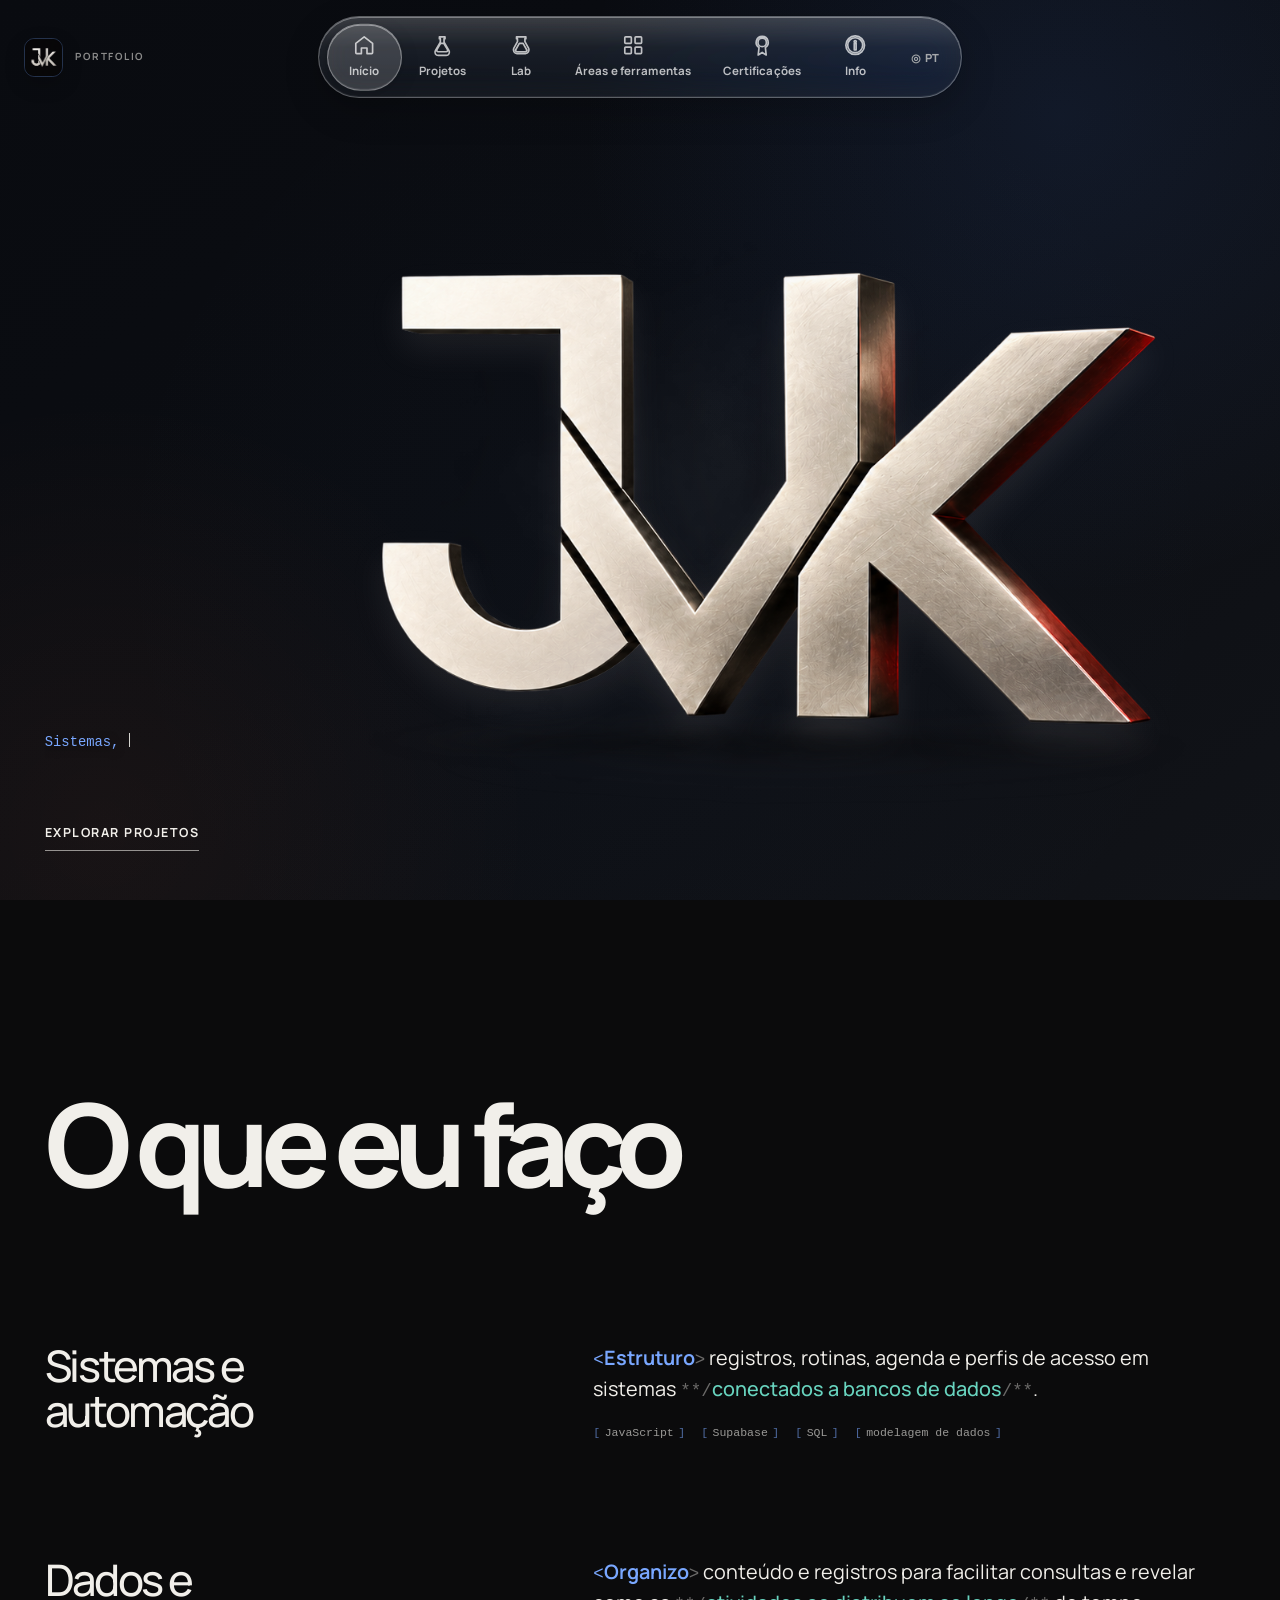
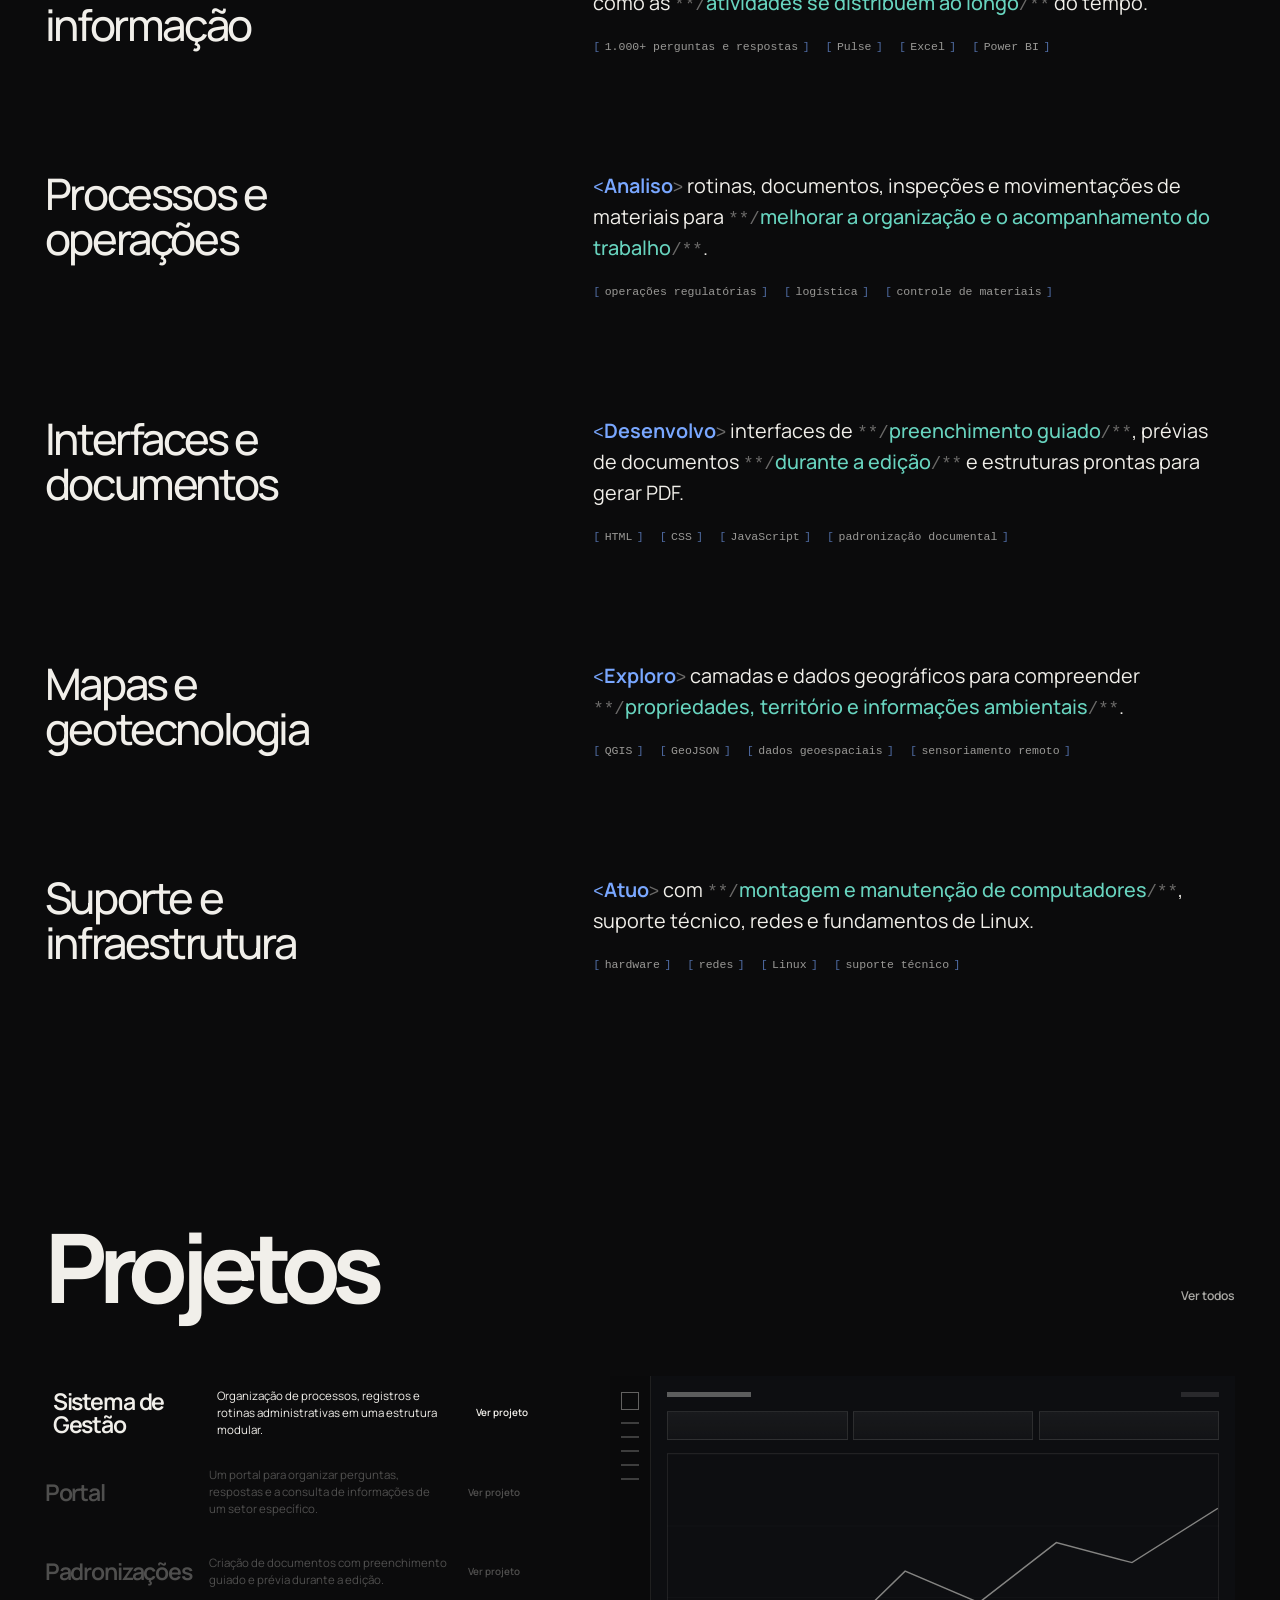
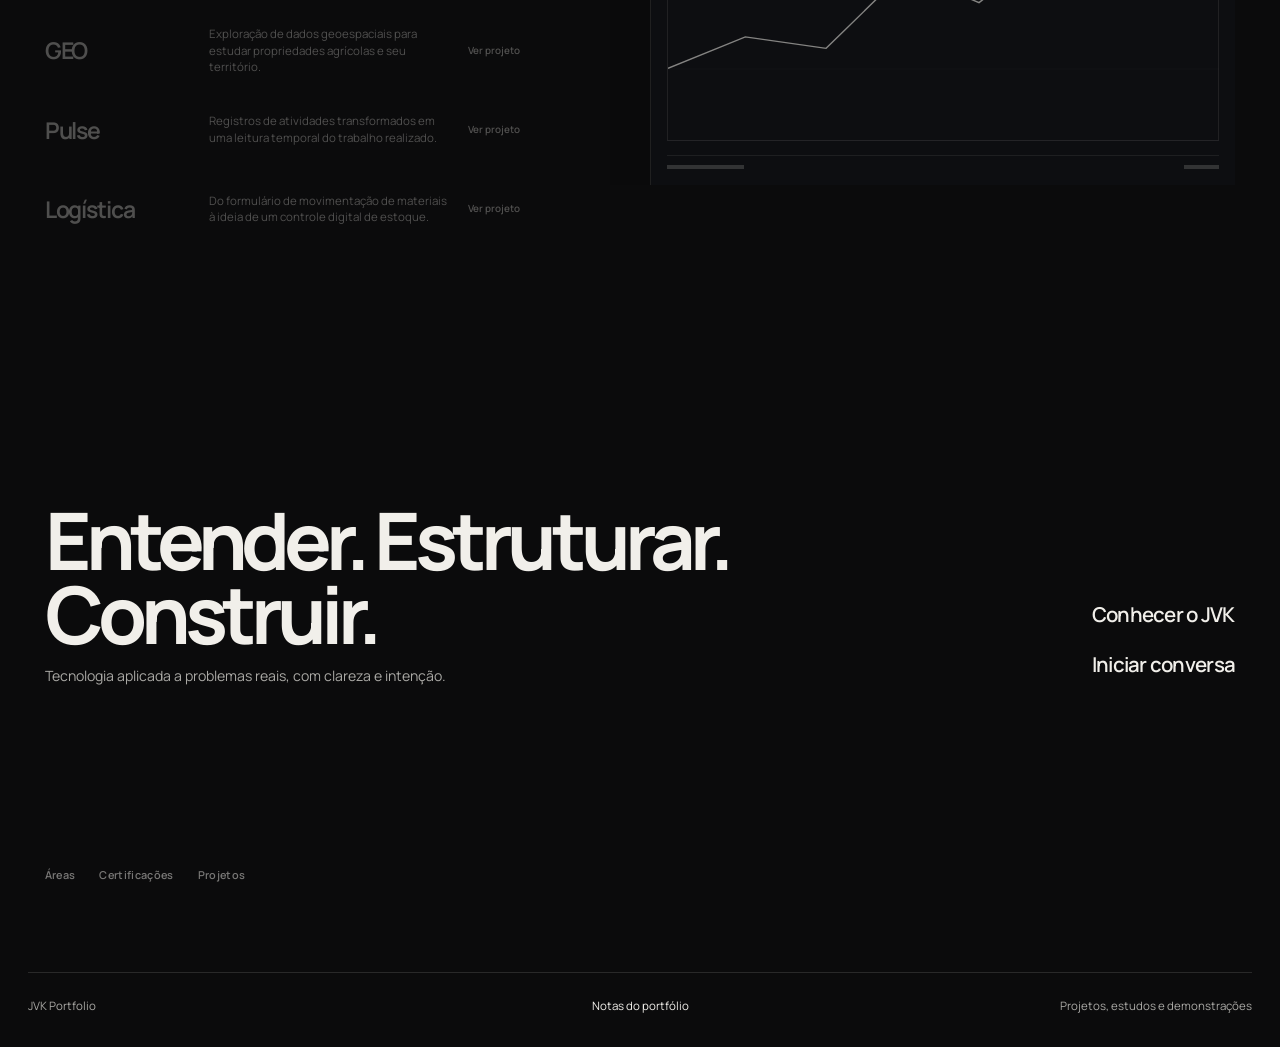
==== commit dbb8b633: "Add files via upload" ====
--- a/index.html
+++ b/index.html
@@ -13,9 +13,11 @@
     <link rel="preconnect" href="https://fonts.gstatic.com" crossorigin />
     <link href="https://fonts.googleapis.com/css2?family=IBM+Plex+Mono:wght@400;500;600&family=Instrument+Serif:ital@0;1&family=Manrope:wght@400;500;600;700;800&family=Rye&display=swap" rel="stylesheet" />
     <link href="https://api.fontshare.com/v2/css?f[]=new-title@400,500,700&display=swap" rel="stylesheet" />
-    <link rel="stylesheet" href="css/styles.css?v=20260910-home-v6" />
+    <link rel="stylesheet" href="css/styles.css?v=20260928-logo-build-v2" />
     <title>JVK Portfolio</title>
     <script src="js/locales/pt-BR.js"></script>
+    <script src="js/project-data.js?v=20260928-geo-v1"></script>
+    <script src="js/lab-data.js"></script>
     <script src="js/site-config.js"></script>
     <script src="js/analytics.js"></script>
   </head>
@@ -26,64 +28,17 @@
     </div>
     <a class="skip-link" href="#main-content" data-i18n="skip">Ir para o conteúdo</a>
     <noscript><p class="noscript">Este site precisa de JavaScript para carregar os idiomas e a navegação.</p></noscript>
-    <div id="language-modal" class="language-modal" role="dialog" aria-modal="true" aria-labelledby="language-title" aria-hidden="true">
-      <div class="intro-atmosphere" aria-hidden="true"></div>
-      <svg class="intro-network" viewBox="0 0 1600 900" preserveAspectRatio="xMidYMid slice" aria-hidden="true">
-        <g class="intro-network-lines">
-          <path d="M-80 640 L210 510 L410 555 L615 405 L835 455 L1035 285 L1290 350 L1690 150" />
-          <path d="M-50 215 L245 320 L455 250 L680 340 L910 210 L1120 285 L1405 190 L1660 260" />
-          <path d="M205 510 L245 320 M410 555 L455 250 M615 405 L680 340 M835 455 L910 210 M1035 285 L1120 285 M1290 350 L1405 190" />
-          <path d="M90 790 L410 555 L545 720 L835 455 L1015 660 L1290 350 L1510 565" />
-          <path d="M245 320 L135 95 M680 340 L715 50 M1120 285 L1205 55 M1405 190 L1515 -20" />
-        </g>
-        <g class="intro-network-nodes">
-          <rect x="241" y="316" width="8" height="8"/><rect x="406" y="551" width="8" height="8"/><rect x="451" y="246" width="8" height="8"/>
-          <rect x="611" y="401" width="8" height="8"/><rect x="676" y="336" width="8" height="8"/><rect x="831" y="451" width="8" height="8"/>
-          <rect x="906" y="206" width="8" height="8"/><rect x="1031" y="281" width="8" height="8"/><rect x="1116" y="281" width="8" height="8"/>
-          <rect x="1286" y="346" width="8" height="8"/><rect x="1401" y="186" width="8" height="8"/><rect x="1011" y="656" width="8" height="8"/>
-        </g>
-      </svg>
-
-      <div class="intro-shell">
-                <div class="intro-core">
-          <div class="intro-identity">
-                        <div class="intro-mark" aria-hidden="true">
-              <span class="intro-frame intro-frame-a"></span>
-              <span class="intro-frame intro-frame-b"></span>
-              <span class="intro-corner intro-corner-tl"></span>
-              <span class="intro-corner intro-corner-br"></span>
-              <span class="intro-energy-field" aria-hidden="true"></span>
-              <img src="assets/jvk-monogram.png" alt="" />
-              <span class="intro-scan"></span>
-              <span class="energy-spark spark-1"></span>
-              <span class="energy-spark spark-2"></span>
-              <span class="energy-spark spark-3"></span>
-              <span class="energy-spark spark-4"></span>
-            </div>
-                      </div>
-
-          <section class="intro-language intro-enter-only" aria-labelledby="language-title">
-            <h1 id="language-title" class="sr-only">Entrar no portfólio</h1>
-            <div class="language-options language-options-single">
-              <button type="button" data-language="pt-BR" class="enter-button is-typing" aria-label="Aguarde a preparação do acesso" disabled>
-                <span class="enter-button-word">Entrar</span>
-              </button>
-            </div>
-          </section>
-        </div>
-
-              </div>
-    </div>
-
     <header class="site-header">
       <a class="brand" href="#/" aria-label="JVK Portfolio"><img src="assets/jvk-monogram.png" alt="" /><span>Portfolio</span></a>
       <button class="menu-toggle" type="button" aria-expanded="false" aria-controls="site-navigation" data-i18n-aria="menu">Abrir menu</button>
       <nav id="site-navigation" class="site-navigation" aria-label="Navegação principal" data-i18n-aria="mainNav">
-        <a href="#/" data-route="home" data-i18n="nav.home">Início</a>
-        <a href="#/work" data-route="work" data-i18n="nav.work">Projetos</a>
-        <a href="#/areas" data-route="areas" data-i18n="nav.areas">Áreas e ferramentas</a>
-        <a href="#/certifications" data-route="certifications" data-i18n="nav.certifications">Certificações</a>
-        <a href="#/info" data-route="info" data-i18n="nav.info">Info</a>
+        <span class="nav-liquid-indicator" aria-hidden="true"></span>
+        <a href="#/" data-route="home"><svg viewBox="0 0 24 24" aria-hidden="true"><path d="m3 10 9-7 9 7v10a1 1 0 0 1-1 1h-5v-6H9v6H4a1 1 0 0 1-1-1z" /></svg><span data-i18n="nav.home">Início</span></a>
+        <a href="#/work" data-route="work"><svg viewBox="0 0 24 24" aria-hidden="true"><path d="M9 3h6v2h-1v3.8l5.3 9A3.5 3.5 0 0 1 16.3 23H7.7a3.5 3.5 0 0 1-3-5.2l5.3-9V5H9V3Zm1.3 7-4 6.8a1.5 1.5 0 0 0 1.3 2.2h8.8a1.5 1.5 0 0 0 1.3-2.2L13.7 10h-3.4Z" /></svg><span>Projetos</span></a>
+        <a href="#/lab" data-route="lab"><svg viewBox="0 0 24 24" aria-hidden="true"><path d="M7 3h10v2h-1v3.2l4 7.2A4 4 0 0 1 16.5 21h-9A4 4 0 0 1 4 15.4l4-7.2V5H7V3Zm3 7-4.2 7.4A2 2 0 0 0 7.5 19h9a2 2 0 0 0 1.7-1.6L14 10h-4Z" /></svg><span>Lab</span></a>
+        <a href="#/areas" data-route="areas"><svg viewBox="0 0 24 24" aria-hidden="true"><rect x="3" y="3" width="7" height="7" rx="1" /><rect x="14" y="3" width="7" height="7" rx="1" /><rect x="3" y="14" width="7" height="7" rx="1" /><rect x="14" y="14" width="7" height="7" rx="1" /></svg><span data-i18n="nav.areas">Áreas e ferramentas</span></a>
+        <a href="#/certifications" data-route="certifications"><svg viewBox="0 0 24 24" aria-hidden="true"><path d="M12 2.5a6.5 6.5 0 0 0-3.4 12l-.9 8 4.3-2.7 4.3 2.7-.9-8A6.5 6.5 0 0 0 12 2.5Zm0 2a4.5 4.5 0 1 1 0 9 4.5 4.5 0 0 1 0-9Z" /></svg><span data-i18n="nav.certifications">Certificações</span></a>
+        <a href="#/info" data-route="info"><svg viewBox="0 0 24 24" aria-hidden="true"><path d="M12 2a10 10 0 1 0 0 20 10 10 0 0 0 0-20Zm0 2a8 8 0 1 1 0 16 8 8 0 0 1 0-16Z" /><path d="M11 10h2v7h-2zM12 7a1.15 1.15 0 1 0 0 2.3A1.15 1.15 0 0 0 12 7Z" /></svg><span data-i18n="nav.info">Info</span></a>
         <button class="language-toggle" type="button" aria-expanded="false" aria-controls="language-menu"><span aria-hidden="true">◎</span> <span id="current-language">PT</span></button>
         <div id="language-menu" class="language-menu" hidden>
           <button type="button" data-language="pt-BR">Português</button>
@@ -98,6 +53,6 @@
       <a href="#/legal" data-i18n="footer.legal">Legal e status de desenvolvimento</a>
       <span data-i18n="footer.local">Projetos, estudos e demonstrações</span>
     </footer>
-    <script src="js/app.js?v=20260910-home-v6" defer></script>
+    <script src="js/app.js?v=20260928-logo-build-v3" defer></script>
   </body>
 </html>
--- a/css/styles.css
+++ b/css/styles.css
@@ -18,8 +18,8 @@
   --purple: #aa96ff;
   --max: 1280px;
   --font-display: "Instrument Serif", "Bodoni 72", Didot, Georgia, serif;
-  --font-sans: "Manrope", "Avenir Next", "Segoe UI", Arial, sans-serif;
-  --font-mono: "IBM Plex Mono", "SFMono-Regular", Consolas, monospace;
+  --font-sans: "Manrope", "Avenir Next", sans-serif;
+  --font-mono: "IBM Plex Mono", monospace;
 }
 
 * { box-sizing: border-box; }
@@ -67,6 +67,8 @@
 .site-navigation > a { position: relative; color: var(--muted); font-size: .76rem; font-weight: 700; letter-spacing: .03em; }
 .site-navigation > a:hover, .site-navigation > a[aria-current=page] { color: var(--ink); }
 .site-navigation > a[aria-current=page] { color: var(--ink); text-decoration: underline; text-decoration-thickness: 1px; text-underline-offset: .45rem; }
+.site-navigation > a[aria-current=page] svg { fill: currentColor; stroke: none; }
+.site-navigation > a[data-route="info"][aria-current=page] svg path:last-child { fill: var(--void); }
 .site-navigation > a[aria-current=page]::before { content: none; }
 .language-toggle, .menu-toggle { border: 1px solid var(--line); border-radius: 999px; padding: .45rem .75rem; background: rgba(255,255,255,.03); color: var(--ink); font: 800 .7rem/1 var(--font-sans); letter-spacing: .08em; }
 .language-toggle:hover, .menu-toggle:hover { border-color: var(--line-bright); background: rgba(225,223,215,.06); }
@@ -153,17 +155,17 @@
 .detail-meta { display: grid; gap: .7rem; margin: 2.7rem 0 0; border-bottom: 1px solid var(--line); }
 .detail-meta div { display: flex; justify-content: space-between; gap: 1rem; padding: .9rem 0; border-top: 1px solid var(--line); font-size: .82rem; }
 .detail-meta span { color: var(--muted); }
-.detail-sections { display: grid; gap: 2.5rem; }
-.detail-sections section { padding: 1.3rem 0 0; border-top: 1px solid var(--line); }
-.detail-sections h2 { margin: 0 0 1rem; color: var(--cyan); font-size: .69rem; }
+.detail-sections { display: grid; gap: 1.8rem; }
+.detail-sections section { padding: 0; }
+.detail-sections h2 { margin: 0 0 .7rem; color: var(--ink); font: 400 1.45rem/1.15 var(--font-display); letter-spacing: -.025em; text-transform: none; }
 .detail-sections p, .detail-sections li { color: var(--muted); }
 .detail-sections ul { display: grid; gap: .35rem; margin: 0; padding-left: 1.1rem; }
 .detail-sections li::marker { color: var(--violet); }
 .demo-link { display: inline-flex; margin-top: .5rem; padding: .75rem 1rem; border: 1px solid var(--ink); background: var(--ink); color: #151516; font-size: .78rem; font-weight: 900; letter-spacing: .06em; text-transform: uppercase; transition: transform .2s ease, box-shadow .2s ease; }
 .demo-link:hover { box-shadow: 0 0 26px rgba(225,223,215,.18); transform: translateY(-3px); }
 
-.empty-state { position: relative; overflow: hidden; border: 1px solid var(--line); }
-.empty-state::after, .contact-card::after { position: absolute; right: -2.6rem; bottom: -2.6rem; width: 6rem; height: 6rem; border: 1px solid rgba(225,223,215,.12); border-radius: 50%; content: ""; }
+.empty-state { position: relative; }
+.empty-state::after, .contact-card::after { content: none; }
 .empty-state h2, .contact-card h2, .legal-card h2 { margin: 0 0 .6rem; font-family: var(--font-display); font-size: 1.4rem; font-weight: 400; line-height: 1.05; letter-spacing: -.04em; }
 .certification-grid, .contact-grid { display: grid; grid-template-columns: repeat(3, 1fr); gap: 1rem; margin-top: 3rem; }
 .contact-card { position: relative; display: grid; min-height: 13rem; gap: 1.5rem; overflow: hidden; border: 1px solid var(--line); transition: border-color .25s ease, transform .25s ease; }
@@ -598,7 +600,7 @@
 .preview-row span { width: 4.8rem; height: .25rem; background: rgba(241,239,234,.16); }
 .preview-row span:last-child { width: 2.2rem; }
 
-/* 02 — Public Portal */
+/* 02 — Portal */
 .preview-portal { padding: .85rem 1rem; }
 .portal-bar { position: relative; z-index: 2; display: flex; align-items: center; gap: .8rem; padding-bottom: .7rem; border-bottom: 1px solid rgba(225,223,215,.11); font: 500 .48rem/1 var(--font-mono); letter-spacing: .08em; }
 .portal-bar span { margin-right: auto; }
@@ -615,7 +617,7 @@
 .portal-cards span { height: 2.7rem; border: 1px solid rgba(225,223,215,.1); background: rgba(255,255,255,.012); }
 .portal-cut { position: absolute; top: 2.8rem; right: -4.2rem; width: 10rem; height: 12rem; border-left: 1px solid rgba(225,223,215,.12); background: linear-gradient(135deg, transparent 0 42%, rgba(241,239,234,.055) 42.3% 64%, transparent 64.3%); transform: skewX(-12deg); }
 
-/* 03 — AuthorFlow */
+/* 03 — Padronizações */
 .preview-authorflow { display: grid; grid-template-columns: 2.5rem 1.1fr .82fr; gap: .7rem; padding: .75rem; }
 .author-controls { display: flex; flex-direction: column; gap: .55rem; align-items: center; padding-top: .2rem; border-right: 1px solid rgba(225,223,215,.08); }
 .author-controls span { width: 1.1rem; height: 1.1rem; border: 1px solid rgba(225,223,215,.14); }
@@ -656,7 +658,7 @@
 .showcase-card:hover .pulse-bars i:nth-child(2), .showcase-card:hover .pulse-bars i:nth-child(4), .showcase-card:hover .pulse-bars i:nth-child(6) { height: calc(var(--h) + 8%); }
 .pulse-axis { display: flex; justify-content: space-between; color: rgba(241,239,234,.25); font: 500 .4rem/1 var(--font-mono); }
 
-/* 06 — Central */
+/* Legacy preview styles retained for historical layouts. */
 .preview-central { display: grid; grid-template-columns: 3rem 1fr; }
 .central-nav { display: flex; flex-direction: column; align-items: center; gap: .8rem; padding: .8rem .6rem; border-right: 1px solid rgba(225,223,215,.1); background: #0a0a0b; }
 .central-nav b { display: grid; width: 1.3rem; height: 1.3rem; place-items: center; border: 1px solid rgba(241,239,234,.28); font: 500 .55rem/1 var(--font-mono); }
@@ -1191,6 +1193,7 @@
   z-index: 20;
   transform: translateY(-1.9rem) scale(1.13);
 }
+.mg-catalog-card--overview { cursor: pointer; }
 .mg-catalog-screen {
   position: relative;
   aspect-ratio: 16 / 10.5;
@@ -1252,6 +1255,89 @@
   line-height: 1.5;
   text-transform: uppercase;
 }
+
+/* Visão geral: a prévia permanece ilustrativa; a tela real abre em camada. */
+body.mg-overview-open { overflow: hidden; }
+.mg-overview-modal {
+  position: fixed;
+  z-index: 100;
+  inset: 0;
+  display: grid;
+  place-items: center;
+  padding: clamp(1rem, 3vw, 3rem);
+  opacity: 0;
+  pointer-events: none;
+  transition: opacity .3s ease;
+}
+.mg-overview-modal.is-open { opacity: 1; pointer-events: auto; }
+.mg-overview-backdrop {
+  position: absolute;
+  inset: 0;
+  background: rgba(2, 6, 13, .8);
+  backdrop-filter: blur(0);
+  transition: backdrop-filter .55s ease;
+}
+.mg-overview-modal.is-open .mg-overview-backdrop { backdrop-filter: blur(18px) saturate(115%); }
+.mg-overview-dialog {
+  position: relative;
+  display: grid;
+  grid-template-columns: minmax(0, 1.65fr) minmax(17rem, .72fr);
+  width: min(1160px, 100%);
+  min-height: 0;
+  overflow: hidden;
+  border: 1px solid rgba(173, 203, 255, .24);
+  border-radius: 1.15rem;
+  background: #07101d;
+  box-shadow: 0 2.5rem 8rem rgba(0, 0, 0, .68), 0 0 0 1px rgba(125, 175, 255, .05) inset;
+  clip-path: inset(9% 10% round 1.15rem);
+  filter: blur(10px);
+  opacity: 0;
+  transform: scale(.88) translateY(3rem);
+}
+.mg-overview-modal.is-open .mg-overview-dialog { animation: mg-stream-open .72s cubic-bezier(.16, .88, .22, 1) forwards; }
+.mg-overview-modal.is-closing .mg-overview-dialog { animation: mg-stream-close .34s ease forwards; }
+.mg-overview-media {
+  display: grid;
+  aspect-ratio: 1920 / 945;
+  align-self: center;
+  min-height: 0;
+  overflow: hidden;
+  background: #eef1f5;
+}
+.mg-overview-media img {
+  display: block;
+  width: 100%;
+  height: auto;
+  object-fit: contain;
+  object-position: center;
+  opacity: .2;
+  transform: scale(1.14);
+}
+.mg-overview-modal.is-open .mg-overview-media img { animation: mg-stream-image .95s cubic-bezier(.2, .8, .2, 1) .1s forwards; }
+.mg-overview-copy {
+  display: flex;
+  min-height: 0;
+  flex-direction: column;
+  justify-content: end;
+  padding: clamp(1.5rem, 3.2vw, 3.25rem);
+  background: linear-gradient(145deg, rgba(13, 27, 48, .98), rgba(5, 10, 18, .99));
+  opacity: 0;
+  transform: translateY(1.5rem);
+}
+.mg-overview-modal.is-open .mg-overview-copy { animation: mg-stream-copy .5s cubic-bezier(.2, .8, .2, 1) .35s forwards; }
+.mg-overview-eyebrow { margin: 0 0 .8rem; color: #92bdff; font: 700 .62rem/1 var(--font-mono); letter-spacing: .14em; text-transform: uppercase; }
+.mg-overview-copy h2 { margin: 0; color: #f2f6ff; font-family: var(--font-display); font-size: clamp(2.2rem, 4vw, 4.4rem); font-weight: 400; line-height: .9; letter-spacing: -.055em; }
+.mg-overview-copy > p:not(.mg-overview-eyebrow) { margin: 1.45rem 0 0; color: #b7c4d8; font-size: .94rem; line-height: 1.65; }
+.mg-overview-copy ul { display: grid; gap: .7rem; margin: 2rem 0 0; padding: 1.25rem 0 0; border-top: 1px solid rgba(178, 207, 255, .15); color: #d7e1f2; font-size: .82rem; line-height: 1.48; list-style: none; }
+.mg-overview-copy li { position: relative; padding-left: 1rem; }
+.mg-overview-copy li::before { position: absolute; top: .42rem; left: 0; width: .32rem; height: .32rem; border-radius: 50%; background: #89b8ff; box-shadow: 0 0 .7rem rgba(137, 184, 255, .65); content: ""; }
+.mg-overview-close { position: absolute; z-index: 2; top: 1rem; right: 1rem; display: grid; width: 2.4rem; height: 2.4rem; place-items: center; border: 1px solid rgba(231, 241, 255, .25); border-radius: 50%; background: rgba(4, 11, 21, .58); color: #f2f6ff; cursor: pointer; font-size: 1.4rem; line-height: 1; transition: background .2s ease, transform .2s ease; }
+.mg-overview-close:hover,
+.mg-overview-close:focus-visible { background: rgba(61, 118, 207, .5); transform: scale(1.06); }
+@keyframes mg-stream-open { to { clip-path: inset(0 round 1.15rem); filter: blur(0); opacity: 1; transform: none; } }
+@keyframes mg-stream-close { to { clip-path: inset(7% 8% round 1.15rem); filter: blur(6px); opacity: 0; transform: scale(.93) translateY(1.5rem); } }
+@keyframes mg-stream-image { to { opacity: 1; transform: scale(1); } }
+@keyframes mg-stream-copy { to { opacity: 1; transform: none; } }
 
 /* CSS-rendered screenshot shells used only as safe catalogue placeholders. */
 .mg-shot {
@@ -1380,12 +1466,22 @@
   .mg-catalog-card.is-focused,
   .mg-catalog-card:hover,
   .mg-catalog-card:focus-visible { transform: translateY(-1rem) scale(1.03); }
+  .mg-overview-dialog { grid-template-columns: 1fr; min-height: 0; max-height: calc(100svh - 2rem); overflow-y: auto; }
+  .mg-overview-media { min-height: 13rem; aspect-ratio: 16 / 9; }
+  .mg-overview-copy { padding: 1.5rem; }
+  .mg-overview-copy ul { margin-top: 1.4rem; }
 }
 
 @media (prefers-reduced-motion: reduce) {
   .project-deck-card,
   .mg-catalog-card,
-  .mg-catalog-info { transition: none !important; }
+  .mg-catalog-info,
+  .mg-overview-modal,
+  .mg-overview-backdrop { transition: none !important; }
+  .mg-overview-modal.is-open .mg-overview-dialog,
+  .mg-overview-modal.is-closing .mg-overview-dialog,
+  .mg-overview-modal.is-open .mg-overview-media img,
+  .mg-overview-modal.is-open .mg-overview-copy { animation: none; clip-path: none; filter: none; opacity: 1; transform: none; }
 }
 
 /* ========================================================================== 
@@ -2298,7 +2394,7 @@
     inset 0 1px 0 rgba(255,255,255,.98),
     inset 0 -.22rem 0 rgba(178,183,191,.88);
   color: #050608;
-  font: 900 clamp(2.2rem, 3vw, 3rem)/1 "Inter", "Segoe UI", Arial, sans-serif;
+  font: 900 clamp(2.2rem, 3vw, 3rem)/1 var(--font-sans);
   letter-spacing: -.07em;
   text-transform: none;
   overflow: hidden;
@@ -2441,6 +2537,456 @@
     transform: translateY(0) scale(1);
     box-shadow: 0 1rem 0 rgba(100,106,116,.95), 0 1.35rem 2.4rem rgba(0,0,0,.28), inset 0 1px 0 rgba(255,255,255,.98), inset 0 -.22rem 0 rgba(178,183,191,.88);
   }
+}
+
+/* Home projects — open editorial sequence, not a card deck. */
+.home-capability-row > div > p:first-child strong {
+  color: var(--cyan);
+  font-weight: 650;
+}
+.home-capability-row > div > p:first-child em {
+  color: var(--teal);
+  font-style: normal;
+  font-weight: 500;
+}
+.home-capability-row > div > p:first-child .cap-inline-mark {
+  color: rgba(241,239,234,.48);
+  font: 500 .88em/1 var(--font-mono);
+  font-style: normal;
+}
+.home-capability-proof .cap-code-keyword { color: var(--violet); }
+.home-capability-proof .cap-code-name { color: var(--cyan); }
+.home-capability-proof .cap-code-string { color: var(--teal); }
+
+.home-projects {
+  margin: clamp(8rem, 15vw, 14rem) 0 clamp(7rem, 14vw, 13rem);
+}
+.home-projects-heading {
+  display: flex;
+  align-items: end;
+  justify-content: space-between;
+  gap: 2rem;
+  margin-bottom: clamp(4rem, 8vw, 8rem);
+}
+.home-projects-heading h2 {
+  margin: 0;
+  font: 750 clamp(3.5rem, 9vw, 7.6rem)/.92 var(--font-sans);
+  letter-spacing: -.085em;
+}
+
+/* Project gallery: editorial feature panel with an image-free selector rail. */
+.work-exploration-page {
+  width: min(1600px, calc(100% - 6rem));
+  padding-top: clamp(2rem, 4vw, 4rem);
+  padding-bottom: 3.5rem;
+}
+.project-gallery {
+  --gallery-accent: #79a7ff;
+  display: grid;
+  grid-template-columns: minmax(17rem, .34fr) minmax(0, 1fr);
+  grid-template-rows: minmax(28rem, 1fr) auto;
+  gap: 1.6rem 2.2rem;
+  min-height: min(47rem, calc(100svh - 10rem));
+}
+.project-gallery[data-active="1"] { --gallery-accent: #ff9a62; }
+.project-gallery[data-active="2"] { --gallery-accent: #aa96ff; }
+.project-gallery[data-active="3"] { --gallery-accent: #68d4bf; }
+.project-gallery[data-active="4"] { --gallery-accent: #79a7ff; }
+.project-gallery[data-active="5"] { --gallery-accent: #ff9a62; }
+.project-gallery-intro {
+  display: flex;
+  flex-direction: column;
+  align-items: flex-start;
+  justify-content: center;
+  min-width: 0;
+  padding: 1.5rem 1rem 2rem 1.4rem;
+}
+.project-gallery-intro .eyebrow {
+  margin-bottom: 1.35rem;
+  color: rgba(241,239,234,.6);
+}
+.project-gallery-intro h1 {
+  max-width: 8ch;
+  margin: 0;
+  font: 400 clamp(4.4rem, 7.3vw, 8.6rem)/.78 var(--font-display);
+  letter-spacing: -.075em;
+  text-wrap: balance;
+}
+.project-gallery-prompt {
+  display: flex;
+  align-items: center;
+  gap: 1rem;
+  width: min(100%, 20rem);
+  margin-top: auto;
+  padding-top: 1.35rem;
+  border-top: 1px solid var(--line);
+  color: var(--muted);
+  font-size: .78rem;
+}
+.project-gallery-prompt i {
+  display: grid;
+  flex: 0 0 3.3rem;
+  width: 3.3rem;
+  height: 3.3rem;
+  place-items: center;
+  border: 1px solid var(--line-bright);
+  border-radius: 50%;
+  color: var(--ink);
+  font: normal 1.25rem/1 var(--font-sans);
+}
+.project-gallery-feature {
+  position: relative;
+  display: flex;
+  flex-direction: column;
+  align-items: flex-start;
+  justify-content: center;
+  min-width: 0;
+  overflow: hidden;
+  padding: clamp(2rem, 4vw, 4rem);
+  border: 1px solid rgba(225,223,215,.18);
+  border-radius: 1rem;
+  isolation: isolate;
+  background:
+    radial-gradient(ellipse at 83% 5%, color-mix(in srgb, var(--gallery-accent) 28%, transparent), transparent 38%),
+    radial-gradient(ellipse at 10% 100%, rgba(255,255,255,.08), transparent 42%),
+    linear-gradient(135deg, #17191f 0%, #0e1016 52%, #161820 100%);
+  box-shadow: inset 0 1px rgba(255,255,255,.035), 0 1.8rem 4rem rgba(0,0,0,.18);
+  transition: border-color .55s ease, background-color .55s ease;
+}
+.project-gallery-feature::before,
+.project-gallery-feature::after {
+  position: absolute;
+  z-index: -1;
+  inset: 0;
+  pointer-events: none;
+  content: "";
+}
+.project-gallery-feature::before {
+  opacity: .25;
+  background-image: linear-gradient(rgba(255,255,255,.06) 1px, transparent 1px), linear-gradient(90deg, rgba(255,255,255,.05) 1px, transparent 1px);
+  background-size: 4.2rem 4.2rem;
+  mask-image: linear-gradient(115deg, transparent 12%, #000 65%, transparent 100%);
+}
+.project-gallery-feature::after {
+  background: linear-gradient(110deg, transparent 28%, rgba(255,255,255,.055) 48%, transparent 68%);
+  transform: translateX(55%);
+  transition: transform 1.1s cubic-bezier(.2,.8,.2,1);
+}
+.project-gallery-feature-meta {
+  position: relative;
+  z-index: 2;
+  display: flex;
+  justify-content: space-between;
+  width: 100%;
+  color: rgba(241,239,234,.58);
+  font: 500 .68rem/1.3 var(--font-mono);
+  letter-spacing: .04em;
+  text-transform: uppercase;
+}
+.project-gallery-feature h2 {
+  position: relative;
+  z-index: 2;
+  max-width: 7ch;
+  margin: 2rem 0 0;
+  font: 400 clamp(3.2rem, 6vw, 7.2rem)/.83 var(--font-display);
+  letter-spacing: -.065em;
+  text-wrap: balance;
+  animation: gallery-title-arrive .48s cubic-bezier(.2,.8,.2,1) both;
+}
+.project-gallery-art {
+  position: absolute;
+  z-index: 1;
+  inset: 0 0 0 36%;
+  overflow: hidden;
+  pointer-events: none;
+  perspective: 900px;
+}
+.project-gallery-art::before {
+  position: absolute;
+  top: 50%;
+  left: 53%;
+  width: min(70%, 36rem);
+  aspect-ratio: 1;
+  border: 1px solid color-mix(in srgb, var(--gallery-accent) 32%, transparent);
+  border-radius: 50%;
+  content: "";
+  transform: translate(-50%,-50%) rotateX(66deg) rotateZ(-24deg);
+  box-shadow: 0 0 5rem color-mix(in srgb, var(--gallery-accent) 10%, transparent), inset 0 0 3rem rgba(255,255,255,.025);
+  transition: border-color .55s ease, box-shadow .55s ease;
+}
+.gallery-art-orbit {
+  position: absolute;
+  top: 50%;
+  left: 53%;
+  display: block;
+  width: min(55%, 28rem);
+  aspect-ratio: 1;
+  border: 1px solid rgba(241,239,234,.22);
+  border-radius: 50%;
+  transform: translate(-50%,-50%) rotateX(67deg) rotateZ(32deg);
+  transition: transform .85s cubic-bezier(.2,.8,.2,1), border-color .55s ease;
+}
+.gallery-art-orbit--inner {
+  width: min(40%, 20rem);
+  border-color: color-mix(in srgb, var(--gallery-accent) 45%, transparent);
+  transform: translate(-50%,-50%) rotateX(67deg) rotateZ(-38deg);
+}
+.gallery-art-core {
+  position: absolute;
+  top: 50%;
+  left: 53%;
+  width: clamp(6rem, 13vw, 12rem);
+  aspect-ratio: 1;
+  border: 1px solid rgba(255,255,255,.3);
+  border-radius: 38% 62% 57% 43% / 43% 42% 58% 57%;
+  background: radial-gradient(circle at 32% 28%, rgba(255,255,255,.8), color-mix(in srgb, var(--gallery-accent) 80%, #111 20%) 18%, rgba(16,19,27,.9) 68%);
+  box-shadow: 0 0 4rem color-mix(in srgb, var(--gallery-accent) 45%, transparent), inset -1rem -1.2rem 2rem rgba(0,0,0,.55), inset .5rem .5rem 1rem rgba(255,255,255,.24);
+  transform: translate(-50%,-50%) rotate(-18deg);
+  transition: background .55s ease, box-shadow .55s ease, border-radius .8s ease;
+}
+.gallery-art-line {
+  position: absolute;
+  top: 50%;
+  left: 53%;
+  display: block;
+  width: 72%;
+  height: 1px;
+  background: linear-gradient(90deg, transparent, rgba(241,239,234,.46), color-mix(in srgb, var(--gallery-accent) 55%, transparent), transparent);
+  transform: translate(-50%,-50%) rotate(-25deg);
+  transition: transform .85s cubic-bezier(.2,.8,.2,1), opacity .5s ease;
+}
+.gallery-art-line--two { transform: translate(-50%,-50%) rotate(28deg); opacity: .55; }
+.gallery-art-glow {
+  position: absolute;
+  top: 50%;
+  left: 53%;
+  width: 55%;
+  aspect-ratio: 1;
+  border-radius: 50%;
+  background: color-mix(in srgb, var(--gallery-accent) 18%, transparent);
+  filter: blur(4rem);
+  transform: translate(-50%,-50%);
+  transition: background .55s ease;
+}
+.project-gallery-rail {
+  grid-column: 1 / -1;
+  display: grid;
+  grid-template-columns: repeat(6, minmax(0, 1fr));
+  gap: .85rem;
+}
+.project-gallery-card {
+  position: relative;
+  display: flex;
+  min-width: 0;
+  min-height: 8.4rem;
+  flex-direction: column;
+  align-items: flex-start;
+  justify-content: flex-end;
+  gap: .6rem;
+  overflow: hidden;
+  padding: 1rem 1.1rem;
+  border: 1px solid rgba(225,223,215,.13);
+  border-radius: .8rem;
+  background: linear-gradient(150deg, rgba(29,31,38,.8), rgba(13,14,18,.95));
+  color: var(--ink);
+  text-align: left;
+  cursor: pointer;
+  transition: border-color .3s ease, background .35s ease, transform .35s cubic-bezier(.2,.8,.2,1), box-shadow .35s ease;
+}
+.project-gallery-card::before {
+  position: absolute;
+  top: -2.5rem;
+  right: -1.5rem;
+  width: 8rem;
+  aspect-ratio: 1;
+  border: 1px solid color-mix(in srgb, var(--gallery-accent) 23%, transparent);
+  border-radius: 50%;
+  content: "";
+  box-shadow: 0 0 0 1.2rem rgba(255,255,255,.018), 0 0 0 2.5rem rgba(255,255,255,.012);
+  opacity: .56;
+  transition: transform .55s ease, border-color .4s ease, opacity .3s ease;
+}
+.project-gallery-card-index {
+  position: relative;
+  color: rgba(241,239,234,.52);
+  font: 500 .68rem/1 var(--font-mono);
+}
+.project-gallery-card-title {
+  position: relative;
+  max-width: calc(100% - 2rem);
+  overflow: hidden;
+  font: 400 clamp(1.15rem, 1.7vw, 1.8rem)/.95 var(--font-display);
+  letter-spacing: -.035em;
+  text-overflow: ellipsis;
+  white-space: nowrap;
+}
+.project-gallery-card-arrow {
+  position: absolute;
+  right: .8rem;
+  bottom: .75rem;
+  display: grid;
+  width: 2rem;
+  height: 2rem;
+  place-items: center;
+  border: 1px solid rgba(241,239,234,.24);
+  border-radius: 50%;
+  color: rgba(241,239,234,.7);
+  font-size: .9rem;
+  transition: border-color .3s ease, color .3s ease, transform .3s ease;
+}
+.project-gallery-card:hover,
+.project-gallery-card.is-active {
+  border-color: color-mix(in srgb, var(--gallery-accent) 84%, white 16%);
+  background: linear-gradient(150deg, rgba(38,42,53,.95), rgba(16,18,24,.98));
+  box-shadow: 0 0 0 1px color-mix(in srgb, var(--gallery-accent) 62%, transparent), 0 1rem 2.5rem rgba(0,0,0,.2);
+  transform: translateY(-.18rem);
+}
+.project-gallery-card:hover::before,
+.project-gallery-card.is-active::before { opacity: 1; transform: translate(-.45rem,.45rem) scale(1.08); }
+.project-gallery-card.is-active .project-gallery-card-arrow { border-color: var(--gallery-accent); color: var(--gallery-accent); transform: rotate(45deg); }
+.project-gallery-card:focus-visible { outline: 2px solid var(--gallery-accent); outline-offset: 3px; }
+.project-gallery[data-active="1"] .gallery-art-orbit--outer { transform: translate(-50%,-50%) rotateX(67deg) rotateZ(55deg) scale(.92); }
+.project-gallery[data-active="2"] .gallery-art-orbit--inner { transform: translate(-50%,-50%) rotateX(67deg) rotateZ(24deg) scale(1.14); }
+.project-gallery[data-active="3"] .gallery-art-orbit--outer { transform: translate(-50%,-50%) rotateX(55deg) rotateZ(-17deg) scale(1.06); }
+.project-gallery[data-active="4"] .gallery-art-core { border-radius: 50%; transform: translate(-50%,-50%) rotate(42deg) scale(.84); }
+.project-gallery[data-active="5"] .gallery-art-line--one { transform: translate(-50%,-50%) rotate(4deg) scaleX(.8); }
+.project-gallery[data-active="5"] .gallery-art-line--two { transform: translate(-50%,-50%) rotate(74deg) scaleX(.8); }
+@keyframes gallery-title-arrive { from { opacity: .35; transform: translateY(.6rem); filter: blur(5px); } to { opacity: 1; transform: translateY(0); filter: blur(0); } }
+@media (max-width: 1000px) {
+  .work-exploration-page { width: calc(100% - 3rem); }
+  .project-gallery { grid-template-columns: minmax(14rem, .38fr) minmax(0, 1fr); gap: 1rem; min-height: auto; }
+  .project-gallery-intro h1 { font-size: clamp(4rem, 8vw, 6.4rem); }
+  .project-gallery-feature { min-height: 31rem; }
+  .project-gallery-rail { gap: .6rem; }
+  .project-gallery-card { min-height: 7.5rem; padding: .8rem; }
+  .project-gallery-card-title { font-size: clamp(1rem, 1.9vw, 1.4rem); }
+}
+@media (max-width: 700px) {
+  .work-exploration-page { width: calc(100% - 2rem); padding-top: 1.5rem; }
+  .project-gallery { display: grid; grid-template-columns: 1fr; grid-template-rows: auto minmax(19rem, 56svh) auto; gap: 1rem; }
+  .project-gallery-intro { padding: .7rem .25rem .35rem; }
+  .project-gallery-intro .eyebrow { margin-bottom: .8rem; }
+  .project-gallery-intro h1 { max-width: none; font-size: clamp(3.8rem, 16vw, 5.8rem); }
+  .project-gallery-prompt { display: none; }
+  .project-gallery-feature { min-height: 0; padding: 1.35rem; border-radius: .8rem; }
+  .project-gallery-feature-meta { font-size: .58rem; }
+  .project-gallery-feature h2 { max-width: 8ch; margin-top: 1.6rem; font-size: clamp(3rem, 12vw, 5rem); }
+  .project-gallery-art { left: 23%; opacity: .82; }
+  .project-gallery-rail { grid-column: auto; display: flex; gap: .6rem; overflow-x: auto; overscroll-behavior-x: contain; padding: .3rem .1rem .7rem; scroll-snap-type: x mandatory; scrollbar-width: thin; }
+  .project-gallery-card { flex: 0 0 min(42vw, 10rem); min-height: 6.5rem; scroll-snap-align: start; }
+  .project-gallery-card-title { font-size: 1.25rem; }
+  .project-gallery-card-arrow { width: 1.7rem; height: 1.7rem; right: .55rem; bottom: .55rem; }
+}
+@media (prefers-reduced-motion: reduce) {
+  .project-gallery-feature,
+  .project-gallery-feature::after,
+  .project-gallery-feature h2,
+  .gallery-art-orbit,
+  .gallery-art-core,
+  .gallery-art-line,
+  .gallery-art-glow,
+  .project-gallery-card,
+  .project-gallery-card::before,
+  .project-gallery-card-arrow { animation: none !important; transition: none !important; }
+}
+.home-projects-heading > a {
+  flex: 0 0 auto;
+  margin-bottom: .5rem;
+  color: var(--muted);
+  font: 600 .76rem/1.4 var(--font-sans);
+  transition: color .2s ease;
+}
+.home-projects-heading > a:hover { color: var(--ink); }
+.home-project-list {
+  display: grid;
+  gap: clamp(6rem, 13vw, 12rem);
+}
+.home-project {
+  display: grid;
+  grid-template-areas: "visual copy";
+  grid-template-columns: minmax(0, 1.45fr) minmax(17rem, .72fr);
+  gap: clamp(2.5rem, 7vw, 7rem);
+  align-items: center;
+  min-height: min(72svh, 52rem);
+}
+.home-project--reverse {
+  grid-template-areas: "copy visual";
+  grid-template-columns: minmax(17rem, .72fr) minmax(0, 1.45fr);
+}
+.home-project-visual {
+  position: relative;
+  grid-area: visual;
+  width: 100%;
+  aspect-ratio: 1.62;
+  margin: 0;
+  overflow: hidden;
+}
+.home-project-visual .preview-ui {
+  inset: 0;
+  color: rgba(241,239,234,.76);
+}
+.home-project-visual .preview-map { background: #0d0d0f; }
+.home-project-visual .portal-cut { display: none; }
+.home-project-visual .portal-copy strong { font-family: var(--font-sans); font-weight: 600; }
+.home-project-visual .preview-logistics span {
+  height: 2px;
+  border: 0;
+  background: rgba(241,239,234,.38);
+}
+.home-project-visual .preview-logistics span:nth-child(2),
+.home-project-visual .preview-logistics span:nth-child(4) { background: rgba(241,239,234,.52); }
+.home-project-copy {
+  grid-area: copy;
+  max-width: 35rem;
+  padding: 1rem 0;
+}
+.home-project-copy h3 {
+  margin: 0;
+  font: 700 clamp(2.8rem, 5.4vw, 5.4rem)/.94 var(--font-sans);
+  letter-spacing: -.075em;
+  text-wrap: balance;
+}
+.home-project-copy p {
+  max-width: 34rem;
+  margin: 1.5rem 0 0;
+  color: rgba(241,239,234,.72);
+  font-size: clamp(1rem, 1.35vw, 1.2rem);
+  line-height: 1.6;
+}
+.home-project-link {
+  display: inline-block;
+  margin-top: 2rem;
+  color: var(--ink);
+  font-size: .78rem;
+  font-weight: 700;
+  letter-spacing: .025em;
+  transition: color .2s ease;
+}
+.home-project-link:hover { color: var(--teal); }
+@media (max-width: 760px) {
+  .home-projects {
+    margin: 7rem 0 7rem;
+  }
+  .home-projects-heading {
+    align-items: baseline;
+    margin-bottom: 3.5rem;
+  }
+  .home-projects-heading h2 {
+    font-size: clamp(3.2rem, 13vw, 5.5rem);
+  }
+  .home-project-list { gap: 5rem; }
+  .home-project,
+  .home-project--reverse {
+    grid-template-areas: "visual" "copy";
+    grid-template-columns: minmax(0, 1fr);
+    gap: 1.5rem;
+    min-height: 0;
+  }
+  .home-project-visual { aspect-ratio: 1.35; }
+  .home-project-copy { padding: 0; }
+  .home-project-copy h3 { font-size: clamp(2.5rem, 10vw, 4rem); }
+  .home-project-copy p { margin-top: .9rem; font-size: 1rem; }
+  .home-project-link { margin-top: 1.25rem; }
 }
 @keyframes enter-key-sweep {
   0%, 18%, 100% { transform: translateX(-160%); opacity: 0; }
@@ -2784,7 +3330,7 @@
   background: none;
   box-shadow: none;
   color: #f4f0e5;
-  font-family: "New Title", Impact, Haettenschweiler, "Arial Narrow Bold", sans-serif;
+  font-family: "New Title", Impact, Haettenschweiler, sans-serif;
   font-size: clamp(1.75rem, 3.1vw, 3rem);
   font-weight: 500;
   line-height: .82;
@@ -2797,15 +3343,17 @@
 .nav-lens { display: none !important; }
 .site-navigation.nav-search-mode > a,
 .site-navigation.nav-search-mode > a.is-revealed { color: inherit; }
+.nav-liquid-indicator { display: none; }
 @media (min-width: 981px) {
   .site-header {
     grid-template-columns: minmax(11rem, 1fr) auto minmax(11rem, 1fr);
-    min-height: 5.25rem;
-    padding-top: .75rem;
-    padding-bottom: .75rem;
-    border-bottom-color: rgba(225,223,215,.1);
-    background: rgba(8,10,14,.72);
-    box-shadow: 0 .65rem 2.2rem rgba(0,0,0,.08);
+    min-height: 5.75rem;
+    padding-top: 1rem;
+    padding-bottom: 1rem;
+    border-bottom-color: transparent;
+    background: transparent;
+    box-shadow: none;
+    backdrop-filter: none;
   }
   .brand { gap: .75rem; }
   .brand img {
@@ -2820,37 +3368,120 @@
     position: relative;
     grid-column: 2;
     justify-content: center;
-    gap: .15rem;
-    padding: .3rem;
-    border: 1px solid rgba(225,223,215,.1);
+    gap: .12rem;
+    padding: .42rem .5rem;
+    border: 1px solid rgba(255,255,255,.3);
     border-radius: 999px;
-    background: rgba(255,255,255,.025);
-    box-shadow: inset 0 1px 0 rgba(255,255,255,.035);
+    background: rgba(225,231,242,.075);
+    box-shadow: 0 12px 36px rgba(0,0,0,.2), 0 0 0 1px rgba(0,0,0,.12), inset 0 1px 0 rgba(255,255,255,.34), inset 0 -1px 0 rgba(255,255,255,.07);
+    -webkit-backdrop-filter: blur(18px) saturate(180%) contrast(1.06);
+    backdrop-filter: blur(18px) saturate(180%) contrast(1.06);
+    isolation: isolate;
+    transition: background-color .42s ease, border-color .42s ease, box-shadow .42s ease;
   }
-  .site-navigation::before,
-  .site-navigation::after { display: none; }
+  .site-navigation.is-scrolled {
+    border-color: rgba(255,255,255,.36);
+    background: rgba(225,231,242,.14);
+    box-shadow: 0 16px 44px rgba(0,0,0,.28), 0 0 0 1px rgba(0,0,0,.12), inset 0 1px 0 rgba(255,255,255,.4), inset 0 -1px 0 rgba(255,255,255,.08);
+  }
+  .site-navigation::before {
+    position: absolute;
+    z-index: 0;
+    inset: 0;
+    display: block;
+    width: auto;
+    height: auto;
+    margin: 0;
+    border: 0;
+    border-radius: inherit;
+    background: linear-gradient(180deg, rgba(255,255,255,.16), rgba(255,255,255,.035) 38%, transparent 76%);
+    box-shadow: none;
+    content: "";
+    pointer-events: none;
+  }
+  .site-navigation::after {
+    position: absolute;
+    z-index: 1;
+    top: 0;
+    left: 0;
+    display: block;
+    width: 100%;
+    height: 100%;
+    border: 0;
+    border-radius: inherit;
+    background: radial-gradient(ellipse 100px 45px at var(--nav-glint-x, 50%) 0, rgba(255,255,255,.28), rgba(255,255,255,.07) 44%, transparent 82%);
+    opacity: 0;
+    transform: none;
+    transform-origin: center;
+    pointer-events: none;
+    transition: opacity .26s ease;
+  }
+  .site-navigation:hover::after,
+  .site-navigation:focus-within::after { opacity: 1; }
+  .nav-liquid-indicator {
+    position: absolute;
+    z-index: 2;
+    top: 0;
+    left: 0;
+    display: block;
+    width: 0;
+    height: 0;
+    border: 1px solid rgba(255,255,255,.34);
+    border-radius: 999px;
+    background: rgba(255,255,255,.16);
+    box-shadow: 0 5px 18px rgba(0,0,0,.15), inset 0 1px 0 rgba(255,255,255,.42), inset 0 -1px 0 rgba(255,255,255,.1);
+    opacity: 0;
+    pointer-events: none;
+  }
+  .nav-liquid-indicator.is-ready {
+    transition: transform .52s cubic-bezier(.18,.88,.24,1), width .52s cubic-bezier(.18,.88,.24,1), height .52s cubic-bezier(.18,.88,.24,1), opacity .24s ease;
+  }
+  .nav-liquid-indicator.is-visible { opacity: 1; }
   .site-navigation > a {
-    padding: .52rem .72rem;
+    position: relative;
+    z-index: 3;
+    display: flex;
+    min-width: 4.7rem;
+    flex-direction: column;
+    align-items: center;
+    justify-content: center;
+    gap: .32rem;
+    padding: .58rem .86rem;
+    border: 1px solid transparent;
     border-radius: 999px;
-    color: rgba(241,239,234,.58);
+    color: rgba(255,255,255,.72);
     font-size: .72rem;
     font-weight: 700;
-    letter-spacing: .015em;
+    letter-spacing: .01em;
+    text-transform: none;
+    white-space: nowrap;
     text-decoration: none;
     transform: none;
+    transition: color .28s ease, transform .38s cubic-bezier(.2,.8,.2,1);
   }
+  .site-navigation > button { position: relative; z-index: 3; }
   .site-navigation > a:hover,
   .site-navigation > a:focus-visible {
-    background: rgba(255,255,255,.06);
+    background: transparent;
     color: #fff;
-    letter-spacing: .015em;
+    letter-spacing: .01em;
     transform: none;
   }
+  .site-navigation > a[data-route]:hover,
+  .site-navigation > a[data-route]:focus-visible { transform: none; animation: none; }
   .site-navigation > a[aria-current=page] {
-    background: rgba(121,167,255,.14);
-    color: #eef4ff;
-    box-shadow: inset 0 0 0 1px rgba(121,167,255,.2);
+    border-color: transparent;
+    background: transparent;
+    color: #fff;
+    box-shadow: none;
   }
+  .site-navigation > a svg { width: 1.4rem; height: 1.4rem; overflow: visible; fill: none; stroke: currentColor; stroke-width: 1.8; stroke-linecap: round; stroke-linejoin: round; transition: transform .38s cubic-bezier(.2,.8,.2,1); }
+  .site-navigation > a[aria-current=page] svg { fill: currentColor; stroke: none; }
+  .site-navigation > a[data-route="info"][aria-current=page] svg path:last-child { fill: var(--void); }
+  .site-navigation > a:hover svg,
+  .site-navigation > a:focus-visible svg { transform: translateY(-2px); }
+  .site-navigation > a:focus-visible,
+  .language-toggle:focus-visible { outline: 2px solid rgba(255,255,255,.75); outline-offset: -2px; }
   .site-navigation > a::after { display: none; }
   .language-toggle {
     margin-left: .18rem;
@@ -2859,17 +3490,59 @@
     color: rgba(241,239,234,.65);
   }
   .language-toggle:hover { border-color: rgba(225,223,215,.16); background: rgba(255,255,255,.055); color: #fff; }
-  .language-menu { top: calc(100% + .6rem); right: 0; }
+  .language-menu { z-index: 4; top: calc(100% + .6rem); right: 0; }
 }
 @media (max-width: 980px) {
-  .site-header { min-height: 4.6rem; background: rgba(8,10,14,.9); }
-  .site-navigation::before,
+  .site-header { min-height: 4.6rem; background: rgba(8,10,14,.78); backdrop-filter: blur(20px) saturate(140%); }
+  .site-navigation {
+    top: calc(100% + .5rem);
+    right: 1rem;
+    left: 1rem;
+    display: grid;
+    gap: .15rem;
+    padding: .7rem;
+    border: 1px solid rgba(255,255,255,.28);
+    border-radius: 1.1rem;
+    background: rgba(225,231,242,.13);
+    box-shadow: 0 18px 42px rgba(0,0,0,.28), inset 0 1px 0 rgba(255,255,255,.32), inset 0 -1px 0 rgba(255,255,255,.07);
+    -webkit-backdrop-filter: blur(30px) saturate(185%) contrast(1.06);
+    backdrop-filter: blur(30px) saturate(185%) contrast(1.06);
+    isolation: isolate;
+    opacity: 0;
+    visibility: hidden;
+    transform: translateY(-.4rem) scale(.985);
+    transform-origin: top center;
+    pointer-events: none;
+    transition: opacity .22s ease, transform .3s cubic-bezier(.2,.8,.2,1), visibility .3s;
+  }
+  .site-navigation::before {
+    position: absolute;
+    z-index: 0;
+    inset: 0;
+    display: block;
+    width: auto;
+    height: auto;
+    margin: 0;
+    border: 0;
+    border-radius: inherit;
+    background: linear-gradient(180deg, rgba(255,255,255,.16), rgba(255,255,255,.035) 38%, transparent 76%);
+    box-shadow: none;
+    content: "";
+    pointer-events: none;
+  }
+  .site-navigation.is-open { display: grid; opacity: 1; visibility: visible; transform: translateY(0) scale(1); pointer-events: auto; }
+  .site-navigation > a { position: relative; z-index: 1; min-width: 0; flex-direction: row; justify-content: flex-start; gap: .75rem; padding: .75rem .9rem; border-radius: .7rem; font-size: .82rem; }
+  .site-navigation > a svg { width: 1.2rem; height: 1.2rem; flex: 0 0 auto; }
+  .site-navigation > a[aria-current=page] { border: 1px solid rgba(255,255,255,.22); background: rgba(255,255,255,.16); color: #fff; box-shadow: inset 0 1px 0 rgba(255,255,255,.28); }
+  .language-toggle { margin: .35rem 0 0 .55rem; justify-self: start; }
+  .language-menu { position: static; margin: .35rem .4rem 0; }
   .site-navigation::after { display: none; }
   .site-navigation > a { color: rgba(241,239,234,.78); }
   .intro-access-note { margin-bottom: .7rem; }
 }
 @media (prefers-reduced-motion: reduce) {
   .intro-enter-only .language-options-single .enter-button-word { width: 6.2ch; animation: none !important; }
+  .site-navigation, .site-navigation > a, .site-navigation > a svg, .site-navigation::after, .nav-liquid-indicator { transition: none !important; }
 }
 
 @keyframes enter-typewriter { from { width: 0; } to { width: 6.2ch; } }
@@ -3074,3 +3747,1087 @@
   .journey-route-path { animation: none; stroke-dashoffset: 0; }
   .journey-contact-link { transition: none; }
 }
+
+/* Editorial content added to the existing project and profile routes. */
+.project-detail { grid-template-columns: minmax(0, .8fr) minmax(0, 1.2fr); gap: clamp(2rem, 7vw, 7rem); }
+.project-detail > div:first-child { position: static; }
+.project-detail h1 { max-width: 12ch; }
+.project-detail .detail-meta { margin-top: 2rem; }
+.project-story { width: min(100% - 3.5rem, 65rem); margin: 0 auto clamp(3rem, 7vw, 6rem); color: var(--muted); }
+.project-story h2 { margin: 2rem 0 .6rem; color: var(--ink); font: 400 1.5rem/1.1 var(--font-display); }
+.project-story p { max-width: 68ch; }
+.project-demo-note { margin-top: 1.5rem; }
+.management-showcase .project-story { padding: 0 clamp(1.25rem, 6vw, 6rem); }
+.certification-list { display: grid; gap: 2rem; max-width: 64rem; margin-top: 3rem; }
+.certification-list article { padding: 0; background: transparent; }
+.certification-list h2, .professional-profile h2 { margin: 0 0 .4rem; color: var(--ink); font: 400 clamp(1.4rem, 2.5vw, 2rem)/1.1 var(--font-display); }
+.certification-meta { color: var(--muted); font-size: .85rem; }
+.certification-list ul { display: flex; flex-wrap: wrap; gap: .25rem 1.5rem; margin: .6rem 0 0; padding-left: 1.1rem; color: var(--muted); }
+.tool-groups { grid-template-columns: repeat(3, minmax(0, 1fr)); gap: 2rem clamp(1.5rem, 4vw, 4rem); border: 0; background: transparent; }
+.tool-groups article { min-height: 0; padding: 0; background: transparent; }
+.tool-groups article:hover { background: transparent; }
+.tool-groups h3 { margin-bottom: .8rem; color: var(--ink); font: 400 1.4rem/1.1 var(--font-display); letter-spacing: 0; text-transform: none; }
+.tool-groups ul { gap: .3rem; }
+.tool-groups li::before { content: none; }
+.professional-profile { width: min(100% - 3rem, 66rem); margin: 0 auto; padding: clamp(4rem, 8vw, 7rem) 0; color: var(--muted); }
+.professional-profile > p { max-width: 72ch; }
+.professional-profile > h2 { margin-top: 2.4rem; }
+.professional-profile article { margin-top: 1.2rem; }
+.professional-profile h3 { margin: 0; color: var(--ink); font-size: 1rem; }
+.professional-profile article p { margin: .25rem 0; }
+.professional-profile strong { color: var(--ink); }
+@media (max-width: 760px) {
+  .project-detail { grid-template-columns: minmax(0, 1fr); gap: 2.5rem; }
+  .project-detail h1 { max-width: 12ch; font-size: clamp(3rem, 14vw, 4.6rem); }
+  .project-story { width: min(100% - 2.5rem, 65rem); }
+  .tool-groups { grid-template-columns: minmax(0, 1fr); gap: 1.8rem; }
+  .certification-list ul { display: grid; gap: .35rem; }
+}
+
+/* Areas: one scene at a time, navigated by a quiet bottom dock. */
+body[data-view="areas"] .signal-field,
+body[data-view="certifications"] .signal-field { opacity: .035; }
+.areas-experience-page,
+.certifications-experience-page { overflow: clip; }
+.areas-experience-page { padding-top: clamp(2.8rem, 5vw, 5rem); padding-bottom: 9rem; animation: none; }
+.experience-heading { display: grid; grid-template-columns: minmax(0, 1fr) minmax(14rem, .5fr); align-items: end; gap: clamp(2rem, 7vw, 7rem); max-width: 77rem; margin-bottom: clamp(2.5rem, 6vh, 5rem); }
+.experience-heading .page-title { max-width: 12ch; font-size: clamp(3.1rem, 6.1vw, 6.4rem); line-height: .91; }
+.experience-heading > p { max-width: 29rem; margin: 0 0 .3rem; color: var(--muted); font-size: clamp(.9rem, 1.2vw, 1.05rem); }
+.area-stage { position: relative; min-height: max(28rem, calc(100svh - 22rem)); }
+.area-stage-panels { position: relative; min-height: inherit; }
+.area-scene[hidden] { display: none; }
+.area-scene { position: relative; min-height: inherit; padding: 0 0 2rem; outline: none; }
+.area-scene:focus-visible { outline: 2px solid var(--blue); outline-offset: .35rem; }
+.area-scene h2 { max-width: 18ch; margin: 0; color: var(--ink); font: 400 clamp(3.6rem, 8.3vw, 8.8rem)/.82 var(--font-display); letter-spacing: -.06em; text-wrap: balance; clip-path: inset(0 0 100% 0); transform: translateY(.55rem); opacity: 0; transition: clip-path .45s cubic-bezier(.2,.8,.2,1), transform .45s cubic-bezier(.2,.8,.2,1), opacity .3s ease; }
+.area-scene.is-active h2 { clip-path: inset(0); transform: translateY(0); opacity: 1; }
+@media (min-width: 681px) {
+  .area-scene--3 h2, .area-scene--4 h2, .area-scene--8 h2 { font-size: clamp(3.5rem, 6.5vw, 6.8rem); }
+}
+.area-scene ul { display: grid; grid-template-columns: repeat(12, minmax(0, 1fr)); grid-auto-rows: minmax(2.7rem, auto); align-items: center; row-gap: clamp(.5rem, 2vh, 1.5rem); max-width: 71rem; min-height: 13rem; margin: clamp(1.5rem, 3vh, 2.5rem) 0 0 auto; padding: 0; list-style: none; }
+.area-scene li { grid-column: 2 / span 4; min-width: 0; width: fit-content; color: rgba(241,239,234,.7); font: 500 clamp(1rem, 1.55vw, 1.5rem)/1.22 var(--font-sans); letter-spacing: -.035em; overflow-wrap: anywhere; opacity: 0; filter: blur(3px); transform: translate3d(0,.75rem,0) scale(.985); transition: opacity .36s ease, filter .38s ease, transform .43s cubic-bezier(.2,.8,.2,1); transition-delay: calc(70ms + var(--tool-order) * 38ms); }
+.area-scene.is-active li { opacity: 1; filter: blur(0); transform: translate3d(0,0,0) scale(1); }
+.area-stage-panels.is-changing .area-scene.is-active h2 { opacity: .25; transform: translateY(-.35rem); filter: blur(2px); }
+.area-stage-panels.is-changing .area-scene.is-active li { opacity: .15; transform: translateY(-.45rem); transition-delay: 0ms; }
+.area-scene li:nth-child(1) { grid-column: 1 / span 5; grid-row: 1; color: var(--ink); font: 400 clamp(2.1rem, 4.3vw, 4.8rem)/.9 var(--font-display); }
+.area-scene li:nth-child(2) { grid-column: 9 / span 4; grid-row: 1; color: var(--blue); }
+.area-scene li:nth-child(3) { grid-column: 4 / span 6; grid-row: 2; font-size: clamp(1.3rem, 2.2vw, 2.2rem); }
+.area-scene li:nth-child(4) { grid-column: 1 / span 5; grid-row: 3; }
+.area-scene li:nth-child(5) { grid-column: 8 / span 5; grid-row: 3; font-size: clamp(1.15rem, 1.8vw, 1.75rem); }
+.area-scene li:nth-child(6) { grid-column: 3 / span 5; grid-row: 4; }
+.area-scene li:nth-child(7) { grid-column: 9 / span 4; grid-row: 4; }
+.area-scene--2 li:nth-child(1), .area-scene--5 li:nth-child(1) { grid-column: 2 / span 5; }
+.area-scene--2 li:nth-child(3), .area-scene--5 li:nth-child(3) { grid-column: 6 / span 6; }
+.area-scene--3 li:nth-child(1), .area-scene--7 li:nth-child(1) { grid-column: 1 / span 7; font-size: clamp(1.8rem, 3.5vw, 3.8rem); }
+.area-scene--3 li:nth-child(2), .area-scene--7 li:nth-child(2) { grid-column: 8 / span 5; }
+.area-scene--4 li:nth-child(1), .area-scene--6 li:nth-child(1) { grid-column: 2 / span 5; }
+.area-scene--4 li:nth-child(2), .area-scene--6 li:nth-child(2) { grid-column: 8 / span 5; }
+.area-scene--8 li:nth-child(2) { grid-column: 8 / span 4; color: var(--blue); font: 400 clamp(2.1rem, 4.3vw, 4.8rem)/.9 var(--font-display); }
+.area-dock { position: fixed; z-index: 12; bottom: max(1.25rem, env(safe-area-inset-bottom)); left: 50%; display: flex; align-items: center; gap: .1rem; width: max-content; max-width: calc(100vw - 2rem); padding: .38rem; overflow-x: auto; border: 1px solid rgba(225,223,215,.13); border-radius: 999px; background: rgba(18,20,25,.94); box-shadow: 0 1rem 2.5rem rgba(0,0,0,.24); backdrop-filter: blur(18px); scrollbar-width: none; transform: translateX(-50%); }
+.area-dock::-webkit-scrollbar { display: none; }
+.area-dock-tab { flex: 0 0 auto; min-width: 3.5rem; min-height: 2.45rem; padding: .35rem .7rem; border: 0; border-radius: 999px; background: transparent; color: rgba(241,239,234,.52); font: 600 .67rem/1 var(--font-sans); letter-spacing: -.025em; white-space: nowrap; transition: color .2s ease, background .22s ease, transform .22s ease; }
+.area-dock-tab:hover { color: var(--ink); transform: translateY(-2px); }
+.area-dock-tab.is-active { background: rgba(241,239,234,.12); color: var(--ink); }
+.area-dock-tab:focus-visible { outline: 2px solid var(--blue); outline-offset: -2px; }
+
+/* Certifications: overlapping archive leaves gain focus along the scroll. */
+.certifications-experience-page { width: min(1160px, calc(100% - 3.5rem)); padding-top: clamp(3.5rem, 7vw, 7rem); }
+.certifications-experience-page .experience-heading { margin-bottom: clamp(2.5rem, 6vh, 5rem); }
+.cert-archive { max-width: 72rem; margin: 0 auto; padding: 2rem 0 9rem; }
+.archive-item { position: relative; width: min(100%, 64rem); min-height: 9.5rem; margin: -1.6rem auto 0; padding: clamp(1.4rem, 2.9vw, 2.7rem) clamp(1.5rem, 4vw, 4rem); opacity: .72; transform: translate3d(var(--leaf-offset, 0),0,0) scale(.96); transform-origin: center top; transition: opacity .4s ease, transform .5s cubic-bezier(.2,.8,.2,1); }
+.archive-item:first-child { margin-top: 0; }
+.archive-item:nth-child(2n) { --leaf-offset: 3.5rem; }
+.archive-item:nth-child(3n) { --leaf-offset: -2.5rem; }
+.archive-item.is-past { opacity: .65; transform: translate3d(var(--leaf-offset),-.35rem,0) scale(.94); }
+.archive-item.is-future { opacity: .78; }
+.archive-item.is-current { z-index: 2; opacity: 1; transform: translate3d(0,-.3rem,0) scale(1); }
+.archive-item.is-expanded { z-index: 3; }
+.archive-item h2 { margin: 0; font-weight: 400; }
+.archive-select { display: grid; grid-template-columns: minmax(9rem, 12rem) minmax(0, 1fr) minmax(10rem, 14rem); align-items: center; gap: clamp(1rem, 3vw, 3rem); width: 100%; min-height: 6rem; padding: 0; border: 0; background: transparent; color: var(--ink); text-align: left; }
+.archive-select:hover .archive-title, .archive-select:focus-visible .archive-title { color: #fff; transform: translateX(.3rem); }
+.archive-select:focus-visible { outline: 2px solid var(--blue); outline-offset: .45rem; }
+.archive-period { color: var(--blue); font: 400 clamp(1.65rem, 3.1vw, 3.2rem)/.9 var(--font-display); letter-spacing: -.06em; white-space: nowrap; }
+.archive-title { max-width: 17ch; font: 400 clamp(1.75rem, 2.9vw, 3.1rem)/.96 var(--font-display); letter-spacing: -.035em; transition: color .25s ease, transform .3s ease; }
+.archive-institution { justify-self: end; max-width: 14rem; color: var(--muted); font: 500 .78rem/1.5 var(--font-sans); text-align: right; }
+.archive-detail[hidden] { display: none !important; }
+.archive-detail { max-width: 42rem; margin: 1.4rem 0 0 clamp(10rem, 17vw, 15rem); padding-top: 1.3rem; border-top: 1px solid rgba(225,223,215,.12); color: rgba(241,239,234,.76); animation: archive-reveal .38s cubic-bezier(.2,.8,.2,1) both; }
+.archive-detail p { max-width: 61ch; margin: 0 0 1rem; }
+.archive-detail ul { display: grid; grid-template-columns: repeat(2, minmax(0, 1fr)); gap: .5rem 2rem; margin: 0; padding-left: 1.15rem; }
+.archive-detail li { padding-left: .15rem; }
+.archive-detail:has(.archive-media) { display: grid; grid-template-columns: minmax(0, 1fr) minmax(10rem, .72fr); align-items: start; gap: 2rem; max-width: none; }
+.archive-media { margin: 0; }
+.archive-media img { display: block; width: 100%; height: auto; object-fit: contain; }
+@keyframes archive-reveal { from { opacity: 0; clip-path: inset(0 0 18% 0); transform: translateY(.5rem); } to { opacity: 1; clip-path: inset(0); transform: translateY(0); } }
+@media (max-height: 780px) and (min-width: 681px) {
+  .area-scene ul { grid-auto-rows: minmax(2rem, auto); row-gap: .35rem; min-height: 0; }
+}
+
+@media (max-width: 850px) {
+  .experience-heading { grid-template-columns: 1fr; gap: 1.4rem; margin-bottom: 3.2rem; }
+  .experience-heading > p { max-width: 36rem; }
+  .archive-select { grid-template-columns: minmax(7rem, 10rem) minmax(0, 1fr); }
+  .archive-institution { grid-column: 2; justify-self: start; text-align: left; }
+  .archive-detail { margin-left: clamp(8rem, 17vw, 12rem); }
+}
+@media (max-width: 680px) {
+  .areas-experience-page { width: calc(100% - 2.5rem); padding-top: 2.5rem; padding-bottom: 7rem; }
+  .experience-heading .page-title { max-width: 11ch; font-size: clamp(3.15rem, 13vw, 5rem); }
+  .area-stage { min-height: max(31rem, calc(100svh - 23rem)); }
+  .area-scene h2 { max-width: 12ch; font-size: clamp(3.2rem, 13vw, 5.9rem); }
+  .area-scene--3 h2, .area-scene--4 h2, .area-scene--8 h2 { font-size: clamp(2.85rem, 11vw, 5.1rem); }
+  .area-scene ul { grid-template-columns: repeat(2, minmax(0, 1fr)); grid-auto-rows: auto; gap: 1.2rem 1rem; min-height: 0; margin-top: 3rem; }
+  .area-scene li, .area-scene li:nth-child(n) { grid-column: auto; grid-row: auto; font-size: clamp(.9rem, 3.5vw, 1.2rem); }
+  .area-scene li:nth-child(1), .area-scene li:nth-child(3) { grid-column: 1 / -1; font-family: var(--font-display); font-size: clamp(2.1rem, 8vw, 3.2rem); line-height: 1; }
+  .area-scene li:nth-child(2) { justify-self: end; }
+  .area-scene li:nth-child(5), .area-scene li:nth-child(7) { justify-self: end; }
+  .area-dock { bottom: max(.75rem, env(safe-area-inset-bottom)); max-width: calc(100vw - 1rem); padding: .28rem; }
+  .area-dock-tab { min-width: 3.25rem; min-height: 2.65rem; padding: .4rem .65rem; font-size: .64rem; }
+  .certifications-experience-page { width: calc(100% - 2.5rem); padding-top: 3rem; }
+  .certifications-experience-page .experience-heading { margin-bottom: 3.5rem; }
+  .cert-archive { padding: 0 0 6rem; }
+  .archive-item { width: calc(100% - .6rem); min-height: 9rem; margin-top: -1rem; padding: 1.3rem 1.25rem 1.55rem; }
+  .archive-item:nth-child(2n) { --leaf-offset: .65rem; }
+  .archive-item:nth-child(3n) { --leaf-offset: -.5rem; }
+  .archive-select { display: flex; min-height: 6.3rem; flex-direction: column; align-items: flex-start; justify-content: center; gap: .55rem; }
+  .archive-period { font-size: 1.7rem; }
+  .archive-title { max-width: 20ch; font-size: clamp(1.7rem, 7.5vw, 2.5rem); }
+  .archive-institution { max-width: none; font-size: .74rem; }
+  .archive-detail { margin: 1.2rem 0 0; padding-top: 1rem; font-size: .88rem; }
+  .archive-detail ul { grid-template-columns: 1fr; gap: .4rem; }
+  .archive-detail:has(.archive-media) { grid-template-columns: 1fr; }
+}
+@media (max-width: 340px) {
+  html:has(body[data-view="areas"]), html:has(body[data-view="certifications"]) { min-width: 0; }
+  html:has(body[data-view="areas"]) body, html:has(body[data-view="certifications"]) body { min-width: 0; }
+  .areas-experience-page, .certifications-experience-page { width: calc(100% - 2rem); }
+}
+@media (prefers-reduced-motion: reduce) {
+  .area-scene h2, .area-scene li, .area-dock-tab, .archive-item, .archive-title, .archive-detail { transition: none !important; animation: none !important; filter: none !important; }
+  .area-scene.is-active h2, .area-scene.is-active li { clip-path: none; opacity: 1; transform: none; }
+}
+
+/* Project exploration: names occupy a radial field instead of cards. */
+.work-exploration-page { width: min(1440px, calc(100% - 3.5rem)); padding-top: clamp(3rem, 6vw, 6rem); animation: none; }
+.work-heading { display: flex; align-items: end; justify-content: space-between; gap: 2rem; }
+.work-heading .eyebrow { display: none; }
+.work-heading h1 { margin: 0; font: 400 clamp(4.8rem, 11vw, 11rem)/.82 var(--font-display); letter-spacing: -.065em; }
+.work-heading > p:last-child { max-width: 21rem; margin: 0 0 .5rem; color: var(--muted); font-size: .94rem; }
+.work-orbit { position: relative; margin: -1.5rem 0 0; }
+.orbit-field { position: relative; width: min(100%, 73rem); height: clamp(28rem, calc(100svh - 16rem), 45rem); margin: auto; }
+.orbit-node { position: absolute; z-index: 2; display: block; max-width: 17rem; color: var(--ink); font: 400 clamp(1.7rem, 2.9vw, 3rem)/.93 var(--font-display); letter-spacing: -.035em; text-align: center; text-wrap: balance; opacity: var(--orbit-alpha,.7); transform: translate(-50%,-50%) scale(var(--orbit-scale,1)); transition: opacity .3s ease, transform .36s cubic-bezier(.2,.8,.2,1), color .3s ease; }
+.orbit-node:hover, .orbit-node:focus-visible, .orbit-node.is-active { z-index: 4; color: #fff; opacity: 1; transform: translate(-50%,-50%) scale(var(--orbit-scale,1.08)); }
+.orbit-node:focus-visible { outline: 2px solid var(--blue); outline-offset: .45rem; }
+.work-orbit.has-focus .orbit-node:not(.is-active) { opacity: .43; }
+.orbit-node--1 { top: 8%; left: 50%; }
+.orbit-node--2 { top: 27%; left: 84%; }
+.orbit-node--3 { top: 72%; left: 84%; }
+.orbit-node--4 { top: 91%; left: 50%; }
+.orbit-node--5 { top: 72%; left: 16%; }
+.orbit-node--6 { top: 27%; left: 16%; }
+.orbit-focus { position: absolute; z-index: 3; top: 50%; left: 50%; width: min(26rem, 34%); min-height: 13rem; text-align: center; transform: translate(-50%,-50%); }
+.orbit-focus-idle { display: grid; min-height: 13rem; place-items: center; color: var(--muted); font: 500 .67rem/1.5 var(--font-mono); letter-spacing: .14em; text-transform: uppercase; }
+.orbit-focus-idle[hidden], .orbit-focus-pane[hidden] { display: none; }
+.orbit-focus-pane { animation: orbit-focus-in .38s cubic-bezier(.2,.8,.2,1) both; }
+.orbit-focus-pane h2 { margin: 0 0 .7rem; font: 400 clamp(2.5rem, 4.7vw, 5rem)/.86 var(--font-display); letter-spacing: -.05em; }
+.orbit-focus-pane p { max-width: 28rem; margin: 0 auto 1.35rem; color: var(--muted); font-size: .92rem; line-height: 1.5; }
+.orbit-focus-pane a { display: inline-flex; align-items: center; gap: 1.4rem; padding: .3rem 0; border-bottom: 1px solid rgba(241,239,234,.48); font: 700 .7rem/1.5 var(--font-sans); letter-spacing: .05em; text-transform: uppercase; }
+.orbit-focus-pane a:hover { border-color: var(--blue); color: var(--blue); }
+@keyframes orbit-focus-in { from { opacity: 0; clip-path: inset(0 0 16% 0); filter: blur(3px); transform: translateY(.6rem) scale(.985); } to { opacity: 1; clip-path: inset(0); filter: blur(0); transform: translateY(0) scale(1); } }
+
+/* Shared story frame; the six art systems below provide the context. */
+body[data-view="project"] .signal-field { opacity: .035; }
+.project-story-page { --project-accent: var(--blue); position: relative; overflow: clip; }
+.project-story-page--02 { --project-accent: var(--orange); }
+.project-story-page--03 { --project-accent: var(--purple); }
+.project-story-page--04 { --project-accent: var(--teal); }
+.project-story-page--05 { --project-accent: var(--blue); }
+.project-story-page--06 { --project-accent: var(--orange); }
+.project-opening { position: relative; display: grid; grid-template-columns: minmax(0, 1.08fr) minmax(0, .92fr); align-items: center; gap: clamp(2rem, 6vw, 7rem); width: min(1400px, calc(100% - 5rem)); min-height: max(42rem, calc(100svh - 5.4rem)); margin: auto; padding: 8rem 0 7rem; }
+.project-back { position: absolute; top: 3rem; left: 0; color: var(--muted); font: 600 .7rem/1 var(--font-sans); letter-spacing: .08em; text-transform: uppercase; }
+.project-back:hover { color: var(--ink); }
+.project-opening-copy { position: relative; z-index: 2; }
+.project-opening-index { margin: 0 0 1.5rem; color: var(--project-accent); font: 500 .64rem/1.3 var(--font-mono); letter-spacing: .1em; text-transform: uppercase; }
+.project-opening h1 { max-width: 11ch; margin: 0; font: 400 clamp(5rem, 9.2vw, 9.5rem)/.83 var(--font-display); letter-spacing: -.065em; text-wrap: balance; }
+.project-opening-copy > p:last-child { max-width: 34rem; margin: 2rem 0 0; color: rgba(241,239,234,.75); font-size: clamp(1.05rem, 1.55vw, 1.45rem); line-height: 1.45; }
+.story-visual { position: relative; width: 100%; height: clamp(22rem, 38vw, 36rem); transform: translateY(calc(var(--story-progress, 0) * -1.3rem)); transition: transform .15s linear; }
+.story-visual--management span { position: absolute; display: block; width: max-content; max-width: 45%; padding: 0 0 .6rem; border-bottom: 1px solid rgba(121,167,255,.4); color: rgba(241,239,234,.82); font: 400 clamp(1.2rem, 2vw, 2rem)/1 var(--font-display); }
+.story-visual--management span:nth-child(1) { top: 14%; left: 6%; }
+.story-visual--management span:nth-child(2) { top: 38%; right: 3%; }
+.story-visual--management span:nth-child(3) { top: 66%; left: 17%; }
+.story-visual--management span:nth-child(4) { top: 83%; right: 5%; }
+.story-visual--management::before { position: absolute; inset: 8% 10% 14% 9%; border: 1px solid rgba(121,167,255,.1); border-width: 1px 0; content: ""; transform: rotate(-8deg); }
+.story-visual--portal span { position: absolute; display: block; font: 400 clamp(3.2rem, 6.8vw, 7.5rem)/.86 var(--font-display); letter-spacing: -.06em; }
+.story-visual--portal span:nth-child(1) { top: 15%; left: 3%; color: rgba(241,239,234,.3); }
+.story-visual--portal span:nth-child(2) { top: 54%; right: 1%; color: var(--ink); }
+.story-visual--portal i { position: absolute; left: 20%; right: 16%; height: 1px; background: rgba(255,154,98,.27); transform-origin: left; }
+.story-visual--portal i:nth-of-type(1) { top: 42%; }
+.story-visual--portal i:nth-of-type(2) { top: 45%; right: 32%; }
+.story-visual--portal i:nth-of-type(3) { top: 48%; right: 46%; }
+.story-visual--documents { perspective: 900px; }
+.document-sheet { position: absolute; top: 11%; width: 58%; height: 77%; padding: 16% 10% 0; background: #e8e4de; box-shadow: 0 1.8rem 3rem rgba(0,0,0,.28); transform: rotateY(-11deg); }
+.document-sheet--input { left: 2%; background: #d8d5ce; }
+.document-sheet--preview { right: 2%; background: #f0eee9; transform: rotateY(8deg) translateY(calc(var(--story-progress, 0) * -1.2rem)); }
+.document-sheet i { display: block; width: 100%; height: 1px; margin: 0 0 1.8rem; background: rgba(21,24,29,.35); }
+.document-sheet i:nth-child(2n) { width: 68%; }
+.document-sheet--preview i:first-child { height: .5rem; width: 38%; margin-bottom: 3rem; background: rgba(21,24,29,.55); }
+.story-visual--map svg { width: 100%; height: 100%; overflow: visible; }
+.story-visual--map path { fill: none; vector-effect: non-scaling-stroke; }
+.story-visual--map .map-contour { stroke: rgba(104,212,191,.33); stroke-width: 1.2; }
+.story-visual--map .map-parcel { stroke: rgba(241,239,234,.72); stroke-width: 1.6; stroke-dasharray: 1 0; }
+.story-visual--map { background-image: linear-gradient(rgba(104,212,191,.07) 1px, transparent 1px), linear-gradient(90deg, rgba(104,212,191,.07) 1px, transparent 1px); background-size: 3rem 3rem; }
+.story-visual--pulse { display: flex; align-items: center; justify-content: space-between; gap: .5rem; padding: 12% 4% 14%; }
+.story-visual--pulse::before { position: absolute; top: 50%; right: 4%; left: 4%; height: 1px; background: rgba(121,167,255,.28); content: ""; }
+.story-visual--pulse i { position: relative; display: block; flex: 0 0 2px; height: 3rem; background: rgba(121,167,255,.8); transform: translateY(calc(var(--story-progress, 0) * -.8rem)); }
+.story-visual--pulse i:nth-child(3n) { height: 5.2rem; }
+.story-visual--pulse i:nth-child(4n) { height: 1.5rem; }
+.story-visual--pulse i:nth-child(5n) { height: 7rem; }
+.story-visual--logistics { display: block; }
+.story-visual--logistics span { position: absolute; display: block; color: rgba(241,239,234,.64); font: 400 clamp(1.7rem, 3vw, 3.5rem)/.95 var(--font-display); letter-spacing: -.04em; transform: translateX(calc(var(--story-progress, 0) * 1.2rem)); }
+.story-visual--logistics span:nth-child(1) { top: 12%; left: 7%; color: var(--orange); }
+.story-visual--logistics span:nth-child(2) { top: 34%; left: 42%; transform: translateX(calc(var(--story-progress, 0) * -1.6rem)); }
+.story-visual--logistics span:nth-child(3) { top: 61%; left: 14%; }
+.story-visual--logistics span:nth-child(4) { top: 82%; left: 67%; color: var(--ink); transform: translateX(calc(var(--story-progress, 0) * -1.2rem)); }
+.project-story-page--02 .project-opening { grid-template-columns: minmax(0,.9fr) minmax(0,1.1fr); }
+.project-story-page--03 .project-opening { grid-template-columns: minmax(0,.85fr) minmax(0,1.15fr); }
+.project-story-page--04 .project-opening { grid-template-columns: minmax(0,.8fr) minmax(0,1.2fr); }
+.project-story-page--05 .project-opening { grid-template-columns: minmax(0,.75fr) minmax(0,1.25fr); }
+.project-story-page--06 .project-opening { grid-template-columns: minmax(0,.9fr) minmax(0,1.1fr); }
+.project-narrative, .project-afterword, .project-neighbors { width: min(1100px, calc(100% - 5rem)); margin: auto; }
+.project-chapter { display: grid; grid-template-columns: minmax(0,.7fr) minmax(0,1.3fr); gap: clamp(2rem, 7vw, 8rem); align-items: start; min-height: 48vh; padding: clamp(4rem, 9vw, 8rem) 0; border-top: 1px solid rgba(225,223,215,.16); }
+.project-chapter h2 { margin: 0; color: var(--project-accent); font: 400 clamp(3.1rem, 5.8vw, 6rem)/.9 var(--font-display); letter-spacing: -.05em; }
+.project-chapter p { max-width: 58ch; margin: 0 0 1.25rem; color: rgba(241,239,234,.79); font-size: clamp(1.05rem, 1.55vw, 1.35rem); line-height: 1.62; }
+.project-story-page--02 .project-chapter:nth-child(2), .project-story-page--06 .project-chapter:nth-child(2) { grid-template-columns: minmax(0,1fr) minmax(0,1fr); }
+.project-story-page--03 .project-chapter { gap: clamp(2rem, 10vw, 10rem); }
+.project-story-page--04 .project-chapter h2 { font-size: clamp(2.6rem, 5vw, 5rem); }
+.project-story-page--05 .project-chapter:nth-child(2) { padding-left: clamp(0rem, 7vw, 7rem); }
+.project-afterword { display: grid; grid-template-columns: repeat(3, minmax(0, 1fr)); gap: clamp(2rem, 4vw, 5rem); padding: 5rem 0 8rem; border-top: 1px solid rgba(225,223,215,.16); }
+.project-facts h2 { margin: 0 0 1.5rem; color: var(--project-accent); font: 500 .65rem/1.2 var(--font-mono); letter-spacing: .13em; text-transform: uppercase; }
+.project-facts p, .project-facts li { color: var(--muted); font-size: .94rem; line-height: 1.55; }
+.project-facts p { margin: 0; }
+.project-facts ul { margin: 0; padding: 0; list-style: none; }
+.project-facts li { margin-bottom: .7rem; }
+.project-neighbors { display: grid; grid-template-columns: repeat(2,minmax(0,1fr)); gap: 3rem; padding: 3rem 0 6rem; border-top: 1px solid rgba(225,223,215,.16); }
+.project-neighbors a { display: grid; gap: .8rem; }
+.project-neighbors a:last-child { text-align: right; }
+.project-neighbors span { color: var(--muted); font: 500 .65rem/1 var(--font-mono); letter-spacing: .1em; text-transform: uppercase; }
+.project-neighbors strong { font: 400 clamp(1.8rem, 3vw, 3rem)/.95 var(--font-display); transition: color .25s ease, transform .3s ease; }
+.project-neighbors a:hover strong { color: var(--project-accent); transform: translateY(-.2rem); }
+.project-story-page.motion-ready [data-project-reveal]:not(.is-visible) { opacity: 0; clip-path: inset(0 0 13% 0); transform: translateY(1.4rem); }
+.project-story-page [data-project-reveal] { opacity: 1; clip-path: inset(0); transform: translateY(0); transition: opacity .55s ease, clip-path .65s cubic-bezier(.2,.8,.2,1), transform .65s cubic-bezier(.2,.8,.2,1); }
+.preview-logistics { display: flex; flex-direction: column; justify-content: center; gap: .7rem; padding: 1.3rem; }
+.preview-logistics span { display: block; height: 1.1rem; width: 65%; border-left: .2rem solid rgba(255,154,98,.8); background: rgba(255,154,98,.17); }
+.preview-logistics span:nth-child(2), .preview-logistics span:nth-child(4) { width: 83%; margin-left: 15%; }
+.preview-logistics span:nth-child(3) { width: 44%; margin-left: 8%; }
+
+@media (max-width: 900px) {
+  .orbit-field { height: 38rem; }
+  .orbit-node { font-size: clamp(1.45rem, 3.3vw, 2.2rem); }
+  .orbit-focus { width: 32%; }
+  .project-opening { grid-template-columns: minmax(0,1fr) minmax(0,1fr) !important; width: calc(100% - 3.5rem); }
+  .project-opening h1 { font-size: clamp(4.5rem, 10vw, 7rem); }
+}
+@media (max-width: 760px) {
+  .work-exploration-page { width: calc(100% - 2.5rem); padding-top: 3rem; }
+  .work-heading { display: block; }
+  .work-heading h1 { font-size: clamp(4.5rem, 20vw, 6rem); }
+  .work-heading > p:last-child { margin-top: 1rem; font-size: .9rem; }
+  .work-orbit { margin-top: 1.5rem; touch-action: pan-y; }
+  .orbit-field { width: 100%; height: min(35rem, 72svh); min-height: 31rem; }
+  .orbit-node { min-width: 5rem; min-height: 2.7rem; max-width: 7.5rem; padding: .35rem; font-size: 1.05rem; opacity: .78; }
+  .work-orbit.has-focus .orbit-node:not(.is-active) { opacity: .72; }
+  .orbit-node[data-mobile-pos="0"] { top: 5%; left: 50%; max-width: 12rem; font-size: 1.65rem; opacity: 1; }
+  .orbit-node[data-mobile-pos="-1"] { top: 25%; left: 15%; }
+  .orbit-node[data-mobile-pos="1"] { top: 25%; left: 85%; }
+  .orbit-node[data-mobile-pos="-2"] { top: 75%; left: 17%; }
+  .orbit-node[data-mobile-pos="2"] { top: 75%; left: 83%; }
+  .orbit-node[data-mobile-pos="3"] { top: 94%; left: 50%; }
+  .orbit-focus { top: 50%; width: min(15rem, 60%); min-height: 11rem; }
+  .orbit-focus-pane h2 { font-size: clamp(2.3rem, 9vw, 3.6rem); }
+  .orbit-focus-pane p { font-size: .78rem; }
+  .orbit-focus-pane a { font-size: .62rem; }
+  .project-opening { display: flex; flex-direction: column; align-items: stretch; gap: 1.5rem; width: calc(100% - 2.5rem); min-height: 0; padding: 7rem 0 4rem; }
+  .project-back { top: 2.5rem; }
+  .project-opening h1 { font-size: clamp(4.4rem, 16vw, 6.5rem); }
+  .project-opening-copy > p:last-child { margin-top: 1.3rem; font-size: 1.02rem; }
+  .story-visual { height: min(72vw, 23rem); min-height: 15rem; }
+  .story-visual--portal span { font-size: clamp(3.3rem, 13vw, 5rem); }
+  .project-narrative, .project-afterword, .project-neighbors { width: calc(100% - 2.5rem); }
+  .project-chapter { display: block; min-height: 0; padding: 4rem 0; }
+  .project-chapter h2 { margin-bottom: 2rem; font-size: clamp(3.3rem, 13vw, 5rem); }
+  .project-chapter p { font-size: 1rem; }
+  .project-afterword { grid-template-columns: 1fr; gap: 2.5rem; padding: 4rem 0 5rem; }
+  .project-neighbors { gap: 1rem; padding-bottom: 5rem; }
+  .project-neighbors strong { font-size: clamp(1.5rem, 6vw, 2.2rem); }
+  .project-story-page--05 .project-chapter:nth-child(2) { padding-left: 0; }
+}
+@media (max-width: 340px) {
+  .work-exploration-page, .project-opening, .project-narrative, .project-afterword, .project-neighbors { width: calc(100% - 2rem); }
+  .orbit-node { max-width: 6rem; font-size: .86rem; }
+  .orbit-node[data-mobile-pos="0"] { font-size: 1.4rem; }
+}
+@media (prefers-reduced-motion: reduce) {
+  .orbit-node, .orbit-focus-pane, .story-visual, .story-visual *, .project-story-page [data-project-reveal], .project-neighbors strong { animation: none !important; transition: none !important; transform: none; filter: none !important; }
+  .orbit-node { transform: translate(-50%,-50%) !important; }
+  .project-story-page.motion-ready [data-project-reveal]:not(.is-visible) { opacity: 1; clip-path: none; transform: none; }
+}
+
+/* Home width: use the available viewport while keeping comfortable gutters. */
+.home-page {
+  width: calc(100% - clamp(2rem, 7vw, 8rem));
+  max-width: none;
+}
+
+@media (max-width: 680px) {
+  .home-page {
+    width: calc(100% - 2rem);
+  }
+}
+
+/* Home opening — item 2.2 */
+.home-page {
+  padding-top: 0;
+}
+.hero.hero-home {
+  min-height: max(38rem, calc(100svh - 5.75rem));
+  width: 100vw;
+  grid-template-columns: minmax(0, 1fr);
+  grid-template-rows: 1fr;
+  align-items: end;
+  gap: 0;
+  margin-left: calc(50% - 50vw);
+  padding: 0;
+  overflow: hidden;
+  isolation: isolate;
+}
+.hero-home .hero-title {
+  z-index: 1;
+  grid-column: 1;
+  grid-row: 1;
+  align-self: end;
+  padding: 0 clamp(1rem, 3.5vw, 4rem) clamp(3rem, 8vh, 6rem);
+  opacity: 1;
+  transform: translateY(0);
+  transition: opacity .45s ease, transform .45s ease;
+}
+.hero-home.is-logo-building .hero-title { opacity: 0; transform: translateY(.4rem); }
+.hero-home .hero-copy {
+  max-width: 27rem;
+  margin: 0 0 1.5rem;
+  color: rgba(241,239,234,.76);
+  font-size: clamp(1rem, 1.45vw, 1.2rem);
+  line-height: 1.55;
+  text-shadow: 0 2px 10px rgba(0,0,0,.7);
+}
+.hero-home .hero-code {
+  font: 400 clamp(.82rem, 1.08vw, .98rem)/1.7 var(--font-mono);
+  white-space: normal;
+}
+.hero-home .hero-token { font-style: normal; }
+.hero-home .hero-token--system { color: var(--cyan); }
+.hero-home .hero-token--data { color: var(--coral); }
+.hero-home .hero-token--join { color: rgba(241,239,234,.72); }
+.hero-home .hero-token--technology { color: var(--teal); }
+.hero-home .hero-token--action { color: rgba(241,239,234,.78); }
+.hero-home .hero-token--idea { color: var(--violet); }
+.hero-home .hero-code::after {
+  display: inline-block;
+  width: .075em;
+  height: 1.05em;
+  margin-left: .12em;
+  background: rgba(241,239,234,.88);
+  content: "";
+  vertical-align: -.13em;
+  animation: hero-code-cursor .95s steps(1, end) infinite;
+}
+@keyframes hero-code-cursor {
+  50% { opacity: 0; }
+}
+.hero-entry {
+  display: inline-flex;
+  width: fit-content;
+  padding: .25rem 0 .45rem;
+  border-bottom: 1px solid rgba(241,239,234,.58);
+  color: var(--ink);
+  font-size: .78rem;
+  font-weight: 700;
+  letter-spacing: .12em;
+  text-transform: uppercase;
+  transition: border-color .25s ease, color .25s ease;
+}
+.hero-entry:hover { border-color: #ef354c; color: #fff; }
+.hero-home .hero-monogram {
+  position: absolute;
+  z-index: 0;
+  inset: 0;
+  display: block;
+  width: 100%;
+  height: 100%;
+  margin: 0;
+  overflow: hidden;
+}
+.hero-home .hero-monogram img,
+.hero-home .hero-monogram svg {
+  width: 100%;
+  height: 100%;
+  border: 0;
+  border-radius: 0;
+  object-fit: cover;
+  object-position: center;
+  transform: scale(.88);
+  box-shadow: none;
+  filter: drop-shadow(0 1.2rem 1.15rem rgba(225,223,215,.08));
+}
+.hero-home .hero-monogram svg { display: block; overflow: hidden; }
+.hero-build-track {
+  fill: none;
+  stroke: #fff;
+  stroke-linecap: butt;
+  stroke-linejoin: round;
+  stroke-dasharray: 1;
+  stroke-dashoffset: 1;
+  animation: hero-build-front var(--build-duration) cubic-bezier(.58,.06,.22,1) var(--build-delay) both;
+  animation-play-state: paused;
+}
+.hero-home.is-logo-running .hero-build-track { animation-play-state: running; }
+@keyframes hero-build-front { to { stroke-dashoffset: 0; } }
+body[data-view="home"] .signal-field { display: none; }
+body[data-view="home"]::after { background-image: none; }
+@media (max-width: 760px) {
+  .hero.hero-home {
+    min-height: max(39rem, calc(100svh - 4.6rem));
+  }
+  .hero-home .hero-title {
+    padding: 0 1rem clamp(2.5rem, 7vh, 4rem);
+  }
+  .hero-home .hero-copy {
+    max-width: 19rem;
+    margin-bottom: 1.3rem;
+    font-size: .96rem;
+  }
+  .hero-home .hero-monogram {
+    top: 10%;
+    bottom: auto;
+    height: 50%;
+  }
+  .hero-home .hero-monogram img,
+  .hero-home .hero-monogram svg {
+    object-position: 70% center;
+    transform: scale(.92);
+  }
+}
+@media (max-width: 380px) {
+  .hero.hero-home { min-height: max(37rem, calc(100svh - 4.6rem)); }
+}
+@media (prefers-reduced-motion: reduce) {
+  .hero-entry { transition: none; }
+  .hero-home .hero-code::after { animation: none; }
+}
+
+/* Home — section immediately below the opening Hero. */
+.home-capabilities {
+  margin: clamp(6rem, 13vw, 12rem) 0 clamp(7rem, 15vw, 14rem);
+}
+.home-capabilities > h2 {
+  max-width: 14ch;
+  margin: 0;
+  font: 750 clamp(3.5rem, 9vw, 7.6rem)/.92 var(--font-sans);
+  letter-spacing: -.085em;
+}
+.home-capability-list {
+  margin-top: clamp(3rem, 7vw, 7rem);
+}
+.home-capability-row {
+  display: grid;
+  grid-template-columns: minmax(15rem, .82fr) minmax(0, 1.18fr);
+  gap: clamp(2rem, 8vw, 9rem);
+  align-items: start;
+  padding: clamp(2.1rem, 4.5vw, 4.4rem) 0;
+}
+.home-capability-row h3 {
+  max-width: 13ch;
+  margin: 0;
+  font-size: clamp(1.8rem, 3.4vw, 3.5rem);
+  font-weight: 500;
+  letter-spacing: -.055em;
+  line-height: 1.04;
+}
+.home-capability-row > div {
+  max-width: 50rem;
+}
+.home-capability-row > div > p:first-child {
+  margin: 0;
+  color: var(--ink);
+  font-size: clamp(1rem, 1.55vw, 1.35rem);
+  line-height: 1.55;
+}
+.home-capability-row .home-capability-proof {
+  margin: 1.25rem 0 0;
+  color: var(--muted);
+  font: 400 clamp(.7rem, .9vw, .82rem)/1.8 var(--font-mono);
+}
+.home-capability-proof code {
+  font: inherit;
+  letter-spacing: -.035em;
+  overflow-wrap: anywhere;
+}
+.home-capability-proof i {
+  font-style: normal;
+}
+.home-capability-proof .cap-code-keyword,
+.home-capability-proof .cap-code-prompt {
+  color: var(--violet);
+}
+.home-capability-proof .cap-code-name {
+  color: var(--cyan);
+}
+.home-capability-proof .cap-code-string,
+.home-capability-proof .cap-code-tag {
+  color: var(--teal);
+}
+.home-capability-proof .cap-code-operator {
+  color: var(--coral);
+}
+@media (max-width: 760px) {
+  .home-capabilities {
+    margin: 6rem 0 7rem;
+  }
+  .home-capabilities > h2 {
+    max-width: 9ch;
+    font-size: clamp(3.2rem, 13vw, 5.5rem);
+  }
+  .home-capability-list {
+    margin-top: 3.5rem;
+  }
+  .home-capability-row {
+    grid-template-columns: 1fr;
+    gap: 1.2rem;
+    padding: 2rem 0 2.2rem;
+  }
+  .home-capability-row h3 {
+    max-width: none;
+    font-size: clamp(1.8rem, 8vw, 2.8rem);
+  }
+  .home-capability-row > div > p:first-child {
+    font-size: 1rem;
+  }
+  .home-capability-row .home-capability-proof {
+    margin-top: .9rem;
+    font-size: .68rem;
+  }
+}
+
+/* Keep the code cues legible and restrained. */
+.home-capability-row > div > p:first-child .cap-inline-verb,
+.home-capability-row > div > p:first-child .cap-inline-mark:first-child {
+  color: var(--cyan);
+}
+.home-capability-row > div > p:first-child .cap-inline-mark:not(:first-child) {
+  color: rgba(241,239,234,.42);
+}
+.home-capability-proof .cap-code-keyword { color: var(--muted); }
+.home-capability-proof .cap-code-name { color: var(--cyan); }
+.home-capability-proof .cap-code-string { color: var(--teal); }
+
+/* Home refinement — compact projects, stable Hero and a new closing. */
+.hero.hero-home {
+  height: max(38rem, calc(100svh - 5.75rem));
+}
+.hero-home .hero-copy {
+  width: min(27rem, 100%);
+  height: 3.4em;
+  overflow: hidden;
+}
+.hero-home .hero-code {
+  display: block;
+  width: 100%;
+}
+
+.home-capability-tools {
+  display: flex;
+  flex-wrap: wrap;
+  gap: .35rem 1rem;
+  margin: 1.15rem 0 0;
+  padding: 0;
+  color: rgba(241,239,234,.62);
+  font: 450 clamp(.7rem, .9vw, .82rem)/1.65 var(--font-mono);
+  list-style: none;
+}
+.home-capability-tools li {
+  display: inline-flex;
+  gap: .28rem;
+  align-items: baseline;
+}
+.home-capability-tools li::before,
+.home-capability-tools li::after {
+  color: rgba(121,167,255,.62);
+}
+.home-capability-tools li::before { content: "["; }
+.home-capability-tools li::after { content: "]"; }
+
+.home-projects {
+  margin: clamp(6rem, 10vw, 9rem) 0 clamp(6rem, 11vw, 10rem);
+}
+.home-projects-heading {
+  margin-bottom: clamp(2.5rem, 5vw, 4.5rem);
+}
+.home-projects-heading h2 {
+  font-size: clamp(3.3rem, 7.5vw, 6.5rem);
+}
+.home-projects-layout {
+  display: grid;
+  grid-template-columns: minmax(22rem, .95fr) minmax(28rem, 1.25fr);
+  gap: clamp(2.5rem, 7vw, 7rem);
+  align-items: start;
+}
+.home-project-index {
+  display: grid;
+  gap: .25rem;
+}
+.home-project-row {
+  display: grid;
+  grid-template-columns: minmax(9rem, .72fr) minmax(13rem, 1.28fr) auto;
+  gap: 1.25rem;
+  align-items: center;
+  min-height: 4.7rem;
+  padding: .7rem 0;
+  color: rgba(241,239,234,.42);
+  opacity: .72;
+  transition: color .28s ease, opacity .28s ease, transform .38s cubic-bezier(.2,.8,.2,1);
+}
+.home-project-row strong {
+  font: 650 clamp(1.15rem, 1.8vw, 1.65rem)/1 var(--font-sans);
+  letter-spacing: -.05em;
+}
+.home-project-row p {
+  margin: 0;
+  font-size: clamp(.72rem, .82vw, .82rem);
+  line-height: 1.45;
+}
+.home-project-row small {
+  color: inherit;
+  font: 600 .62rem/1 var(--font-sans);
+  white-space: nowrap;
+}
+.home-project-row:hover,
+.home-project-row:focus-visible,
+.home-project-row.is-active {
+  color: var(--ink);
+  opacity: 1;
+  transform: translateX(.5rem);
+}
+.home-project-stage {
+  position: sticky;
+  top: 7rem;
+  height: clamp(20rem, 32vw, 31rem);
+  overflow: hidden;
+  background: #0d0e11;
+}
+.home-project-preview {
+  position: absolute;
+  inset: 0;
+  margin: 0;
+  opacity: 0;
+  clip-path: inset(7% 0 7% 0);
+  transform: translateY(1.25rem) scale(1.015);
+  transition: opacity .32s ease, clip-path .55s cubic-bezier(.2,.8,.2,1), transform .55s cubic-bezier(.2,.8,.2,1);
+  pointer-events: none;
+}
+.home-project-preview.is-active {
+  z-index: 1;
+  opacity: 1;
+  clip-path: inset(0);
+  transform: none;
+}
+.home-project-preview .preview-ui { inset: 0; }
+.home-project-preview .preview-map { background-color: #0d0e11; }
+.home-project-preview .portal-cut { display: none; }
+.home-project-preview .portal-copy strong { font-family: var(--font-sans); font-weight: 650; }
+.home-project-preview .preview-logistics span {
+  height: 2px;
+  border: 0;
+  background: rgba(241,239,234,.4);
+}
+
+.home-closing {
+  position: relative;
+  display: grid;
+  grid-template-columns: minmax(0, 1.3fr) auto;
+  gap: clamp(3rem, 9vw, 9rem);
+  align-items: end;
+  min-height: 25rem;
+  margin: clamp(7rem, 12vw, 11rem) 0 0;
+  padding: clamp(4rem, 8vw, 7rem) 0 2rem;
+  border: 0;
+}
+.home-closing::before { content: none; }
+.home-closing-statement h2 {
+  max-width: 14ch;
+  margin: 0;
+  font: 720 clamp(2.8rem, 6.2vw, 6rem)/.94 var(--font-sans);
+  letter-spacing: -.075em;
+}
+.home-closing-statement p {
+  max-width: 34rem;
+  margin: 1.4rem 0 0;
+  color: var(--muted);
+  font-size: clamp(.95rem, 1.25vw, 1.1rem);
+}
+.home-closing-actions {
+  display: grid;
+  gap: 1rem;
+  justify-items: start;
+  padding-bottom: .35rem;
+}
+.home-closing-actions a {
+  color: var(--ink);
+  font-size: clamp(1.05rem, 1.6vw, 1.35rem);
+  font-weight: 600;
+  letter-spacing: -.035em;
+  transition: color .2s ease, transform .25s ease;
+}
+.home-closing-actions a:hover {
+  color: var(--cyan);
+  transform: translateX(.3rem);
+}
+.home-closing nav {
+  grid-column: 1 / -1;
+  display: flex;
+  flex-wrap: wrap;
+  gap: 1.5rem;
+  margin-top: clamp(2rem, 5vw, 5rem);
+  border: 0;
+}
+.home-closing nav a {
+  padding: 0;
+  border: 0;
+  color: rgba(241,239,234,.48);
+  font-size: .68rem;
+  font-weight: 600;
+  letter-spacing: .03em;
+}
+.home-closing nav a:hover {
+  padding: 0;
+  color: var(--ink);
+}
+
+/* Keep the new gallery sizing rules after the legacy project selectors. */
+.work-exploration-page {
+  width: min(1600px, calc(100% - 6rem));
+  padding-top: clamp(2rem, 4vw, 4rem);
+}
+.project-gallery-feature h2.is-changing { animation: gallery-title-arrive .48s cubic-bezier(.2,.8,.2,1) both; }
+@media (max-width: 700px) {
+  .work-exploration-page { width: calc(100% - 2rem); padding-top: 1.5rem; }
+}
+
+/* Sistema de Gestão: cena contínua exclusiva da rota 01. */
+.management-case {
+  --management-title-opacity: 1;
+  --management-title-shift: 0rem;
+  --management-frame-opacity: 0;
+  --management-frame-y: 48vh;
+  --management-frame-scale: .93;
+  color: #eaf1f6;
+  background: #0a1118;
+  overflow: clip;
+}
+.management-flow {
+  height: 680svh;
+  background: linear-gradient(135deg, #293b48 0%, #617786 38%, #d5dde0 72%, #9dadb6 100%);
+}
+.management-stage {
+  position: sticky;
+  top: 5.4rem;
+  height: calc(100svh - 5.4rem);
+  min-height: 36rem;
+  overflow: hidden;
+  background: linear-gradient(145deg, #182731 0%, #475d69 42%, #d4dde0 100%);
+  isolation: isolate;
+}
+.management-stage::before {
+  position: absolute;
+  inset: 0;
+  z-index: -1;
+  background: linear-gradient(115deg, rgba(4,12,19,.76), rgba(24,46,59,.38) 48%, rgba(230,236,237,.14));
+  content: "";
+}
+.management-return {
+  position: absolute;
+  z-index: 10;
+  top: clamp(1.25rem, 2.5vw, 2.25rem);
+  left: clamp(1.25rem, 4vw, 4rem);
+  color: rgba(238,245,249,.72);
+  font-size: .74rem;
+  font-weight: 750;
+  letter-spacing: .04em;
+  transition: color .25s ease;
+}
+.management-return:hover { color: #fff; }
+.management-title {
+  position: absolute;
+  z-index: 3;
+  top: 50%;
+  right: clamp(1.5rem, 5vw, 6rem);
+  left: clamp(1.5rem, 5vw, 6rem);
+  opacity: var(--management-title-opacity);
+  text-align: center;
+  transform: translateY(calc(-50% + var(--management-title-shift)));
+  transition: opacity .08s linear;
+  pointer-events: none;
+}
+.management-title h1 {
+  margin: 0;
+  color: #f4f7f8;
+  font: 500 clamp(4.25rem, 10vw, 10.5rem)/.92 var(--font-sans);
+  letter-spacing: -.09em;
+  text-wrap: balance;
+}
+.management-title p {
+  max-width: 47rem;
+  margin: clamp(1.5rem, 3vw, 2.5rem) auto 0;
+  color: rgba(235,242,246,.78);
+  font-size: clamp(.93rem, 1.2vw, 1.08rem);
+  line-height: 1.7;
+  letter-spacing: -.01em;
+  text-wrap: balance;
+}
+.management-frames {
+  position: absolute;
+  z-index: 2;
+  inset: 4.25rem clamp(1rem, 4vw, 4.5rem) 1.75rem;
+  display: grid;
+  place-items: center;
+  opacity: var(--management-frame-opacity);
+  transform: translateY(var(--management-frame-y)) scale(var(--management-frame-scale));
+  transform-origin: 50% 100%;
+  will-change: transform, opacity;
+}
+.management-frame {
+  --management-screen-opacity: 0;
+  --management-screen-shift: 3.5rem;
+  --management-screen-scale: .985;
+  position: absolute;
+  display: grid;
+  place-items: center;
+  width: 100%;
+  height: 100%;
+  margin: 0;
+  opacity: var(--management-screen-opacity);
+  transform: translateY(var(--management-screen-shift)) scale(var(--management-screen-scale));
+  transition: opacity .12s linear, transform .18s cubic-bezier(.2,.8,.2,1);
+  will-change: opacity, transform;
+  pointer-events: none;
+}
+.management-frame img {
+  display: block;
+  width: auto;
+  max-width: 100%;
+  height: auto;
+  max-height: 100%;
+  border: 1px solid rgba(227,237,243,.72);
+  border-radius: clamp(.55rem, 1vw, 1.05rem);
+  background: #f4f7fa;
+  object-fit: contain;
+  box-shadow: 0 2.2rem 6rem rgba(4,12,19,.28), 0 0 0 1px rgba(255,255,255,.12);
+}
+.management-frame--modules img {
+  max-width: min(100%, 52rem);
+  max-height: min(100%, 42rem);
+}
+.management-outro {
+  display: grid;
+  place-items: center;
+  min-height: 14rem;
+  padding: 3rem 1.5rem;
+  background: #0a1118;
+}
+.management-outro a {
+  display: flex;
+  justify-content: space-between;
+  align-items: center;
+  width: min(100%, 28rem);
+  border-top: 1px solid rgba(232,240,245,.4);
+  padding: 1.2rem 0;
+  color: #e8f0f5;
+  font-size: .84rem;
+  font-weight: 700;
+  transition: border-color .25s ease, color .25s ease;
+}
+.management-outro a:hover { border-color: #fff; color: #fff; }
+.management-outro a span { font-size: 1.2rem; font-weight: 400; }
+@media (max-width: 900px) {
+  .management-frames { inset: 4rem 1rem 1.25rem; }
+}
+@media (max-width: 680px) {
+  .management-flow { height: 620svh; }
+  .management-stage { top: 4.6rem; height: calc(100svh - 4.6rem); min-height: 30rem; }
+  .management-title { right: 1rem; left: 1rem; }
+  .management-title h1 { font-size: clamp(3.6rem, 16vw, 6.2rem); }
+  .management-title p { font-size: .86rem; line-height: 1.6; }
+  .management-frames { inset: 3.8rem .65rem .75rem; }
+  .management-frame img { border-radius: .55rem; box-shadow: 0 1.2rem 3rem rgba(4,12,19,.25); }
+}
+@media (prefers-reduced-motion: reduce) {
+  .management-flow { height: auto; background: #61717a; }
+  .management-stage { position: relative; top: 0; height: auto; min-height: 0; overflow: visible; padding-bottom: 2rem; }
+  .management-title { position: relative; top: auto; right: auto; left: auto; display: grid; place-content: center; min-height: 62svh; padding: 6rem 1rem 3rem; opacity: 1; transform: none; }
+  .management-frames { position: static; display: grid; gap: 2rem; padding: 0 1rem; opacity: 1; transform: none; }
+  .management-frame { position: relative; z-index: auto !important; width: 100%; height: auto; opacity: 1; transform: none; transition: none; }
+  .management-frame img { width: 100%; max-height: none; }
+  .management-frame--modules img { width: auto; }
+  .management-case *, .management-case *::before, .management-case *::after { scroll-behavior: auto !important; animation-duration: .01ms !important; transition-duration: .01ms !important; }
+}
+
+/* Softer finish for the project selector. */
+.project-gallery-feature {
+  border-color: rgba(225,223,215,.12);
+  border-radius: 1.25rem;
+  box-shadow: inset 0 1px rgba(255,255,255,.025), 0 1.5rem 4rem rgba(0,0,0,.16);
+}
+.project-gallery-feature::before {
+  opacity: .12;
+  background-size: 5rem 5rem;
+}
+.project-gallery-card {
+  min-height: 8.8rem;
+  gap: .7rem;
+  padding: 1.05rem 1.15rem;
+  border-color: rgba(225,223,215,.09);
+  border-radius: 1.15rem;
+  background:
+    radial-gradient(ellipse at 100% 0%, color-mix(in srgb, var(--gallery-accent) 8%, transparent), transparent 62%),
+    linear-gradient(155deg, rgba(27,29,35,.76), rgba(15,16,20,.92));
+  box-shadow: inset 0 1px rgba(255,255,255,.025);
+  transition: border-color .38s ease, background .4s ease, transform .4s cubic-bezier(.2,.8,.2,1), box-shadow .4s ease;
+}
+.project-gallery-card::before {
+  top: -3.4rem;
+  right: -2.7rem;
+  width: 10rem;
+  border: 0;
+  background: radial-gradient(circle, color-mix(in srgb, var(--gallery-accent) 13%, transparent), transparent 68%);
+  box-shadow: none;
+  opacity: .48;
+}
+.project-gallery-card:hover::before,
+.project-gallery-card.is-active::before { transform: scale(1.12); }
+.project-gallery-card:hover,
+.project-gallery-card.is-active {
+  border-color: color-mix(in srgb, var(--gallery-accent) 48%, rgba(225,223,215,.2));
+  background:
+    radial-gradient(ellipse at 100% 0%, color-mix(in srgb, var(--gallery-accent) 12%, transparent), transparent 66%),
+    linear-gradient(155deg, rgba(31,34,42,.88), rgba(16,18,23,.96));
+  box-shadow: inset 0 1px rgba(255,255,255,.05), 0 .75rem 2rem rgba(0,0,0,.16);
+  transform: translateY(-2px);
+}
+.project-gallery-card-arrow {
+  right: .85rem;
+  bottom: .8rem;
+  width: 2.15rem;
+  height: 2.15rem;
+  border-color: rgba(241,239,234,.16);
+  color: rgba(241,239,234,.64);
+  transition: border-color .35s ease, color .35s ease, background .35s ease, transform .35s cubic-bezier(.2,.8,.2,1);
+}
+.project-gallery-card-arrow svg {
+  display: block;
+  width: 1rem;
+  height: 1rem;
+  fill: none;
+  stroke: currentColor;
+  stroke-width: 1.35;
+  stroke-linecap: round;
+  stroke-linejoin: round;
+  transition: transform .35s cubic-bezier(.2,.8,.2,1);
+}
+.project-gallery-card.is-active .project-gallery-card-arrow {
+  border-color: color-mix(in srgb, var(--gallery-accent) 42%, transparent);
+  background: color-mix(in srgb, var(--gallery-accent) 8%, transparent);
+  color: color-mix(in srgb, var(--gallery-accent) 76%, white 24%);
+  transform: none;
+}
+.project-gallery-card.is-active .project-gallery-card-arrow svg { transform: translateX(1px); }
+.project-gallery-card:focus-visible { outline-offset: 4px; }
+.project-gallery-open {
+  position: relative;
+  z-index: 3;
+  display: inline-flex;
+  align-items: center;
+  gap: 1.5rem;
+  margin-top: 2.5rem;
+  border: 1px solid rgba(241,239,234,.45);
+  border-radius: 999px;
+  padding: .8rem 1.15rem;
+  color: #f1efea;
+  background: rgba(12,16,25,.35);
+  font-size: .78rem;
+  font-weight: 700;
+  transition: border-color .25s ease, background .25s ease, transform .25s ease;
+}
+.project-gallery-open[hidden] { display: none; }
+.project-gallery-open:hover { border-color: #f1efea; background: rgba(241,239,234,.1); transform: translateY(-2px); }
+.project-gallery-open span { font-size: 1.15rem; font-weight: 400; }
+@media (max-width: 700px) {
+  .project-gallery-card { min-height: 6.7rem; padding: .85rem; border-radius: 1rem; }
+  .project-gallery-card-arrow { width: 1.85rem; height: 1.85rem; right: .55rem; bottom: .55rem; }
+}
+
+@media (max-width: 900px) {
+  .home-projects-layout {
+    grid-template-columns: 1fr;
+  }
+  .home-project-stage {
+    position: relative;
+    top: auto;
+    grid-row: 1;
+    height: clamp(15rem, 50vw, 24rem);
+  }
+}
+@media (max-width: 760px) {
+  .hero.hero-home {
+    height: max(39rem, calc(100svh - 4.6rem));
+  }
+  .hero-home .hero-copy {
+    width: min(19rem, 100%);
+    height: 3.4em;
+  }
+  .home-capability-tools {
+    gap: .3rem .75rem;
+    margin-top: .9rem;
+    font-size: .68rem;
+  }
+  .home-projects-heading { margin-bottom: 2.5rem; }
+  .home-projects-layout { gap: 1.6rem; }
+  .home-project-stage { height: min(58vw, 16rem); }
+  .home-project-row {
+    grid-template-columns: minmax(9rem, 1fr) auto;
+    gap: .55rem 1rem;
+    min-height: 0;
+    padding: .75rem 0;
+  }
+  .home-project-row p {
+    grid-column: 1 / -1;
+    max-width: 30rem;
+  }
+  .home-project-row:hover,
+  .home-project-row:focus-visible,
+  .home-project-row.is-active { transform: none; }
+  .home-closing {
+    grid-template-columns: 1fr;
+    gap: 2.5rem;
+    min-height: 0;
+    margin-top: 7rem;
+    padding: 4rem 0 1.5rem;
+  }
+  .home-closing-statement h2 { font-size: clamp(2.8rem, 12vw, 4.8rem); }
+  .home-closing nav { margin-top: 1.5rem; }
+}
+@media (prefers-reduced-motion: reduce) {
+  .home-project-row,
+  .home-project-preview,
+  .home-closing-actions a { transition: none; }
+}
+
+@media (max-width: 700px) {
+  .work-exploration-page { width: calc(100% - 2rem); padding-top: 1.5rem; }
+}
+
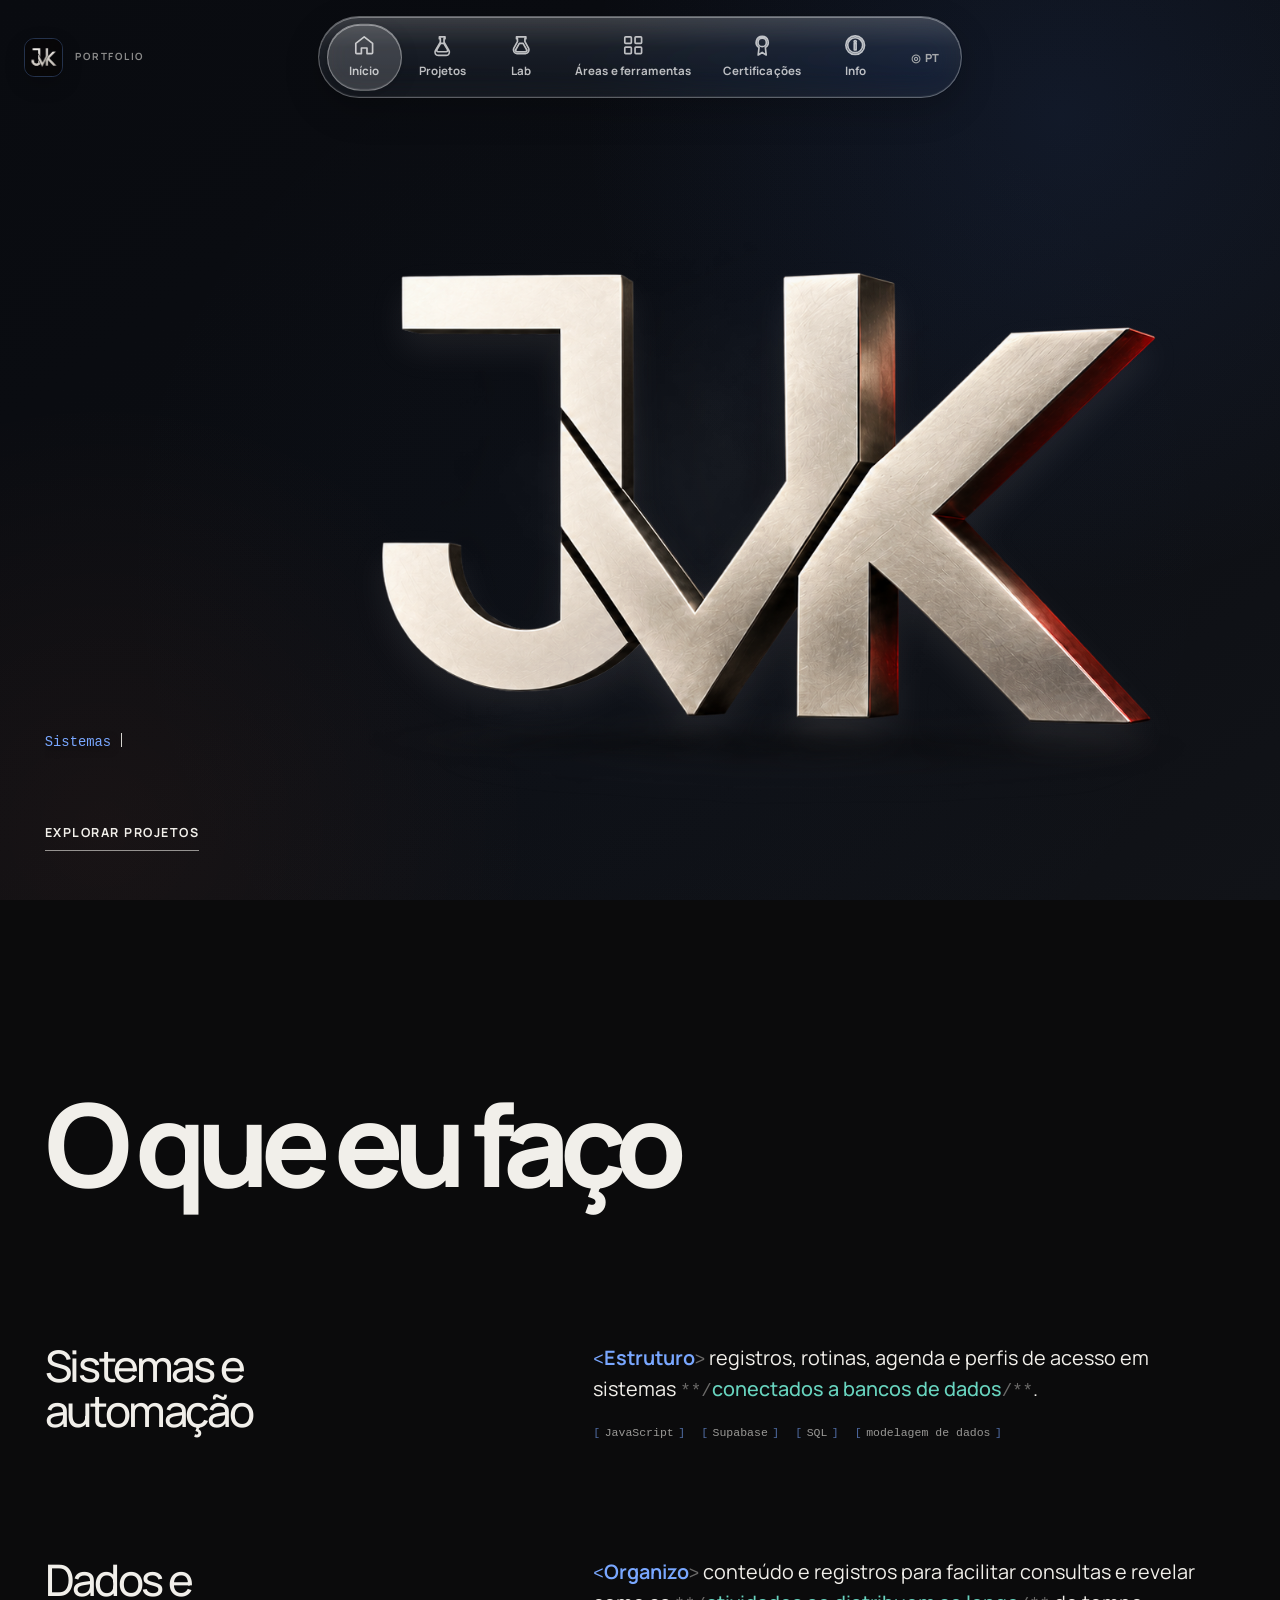
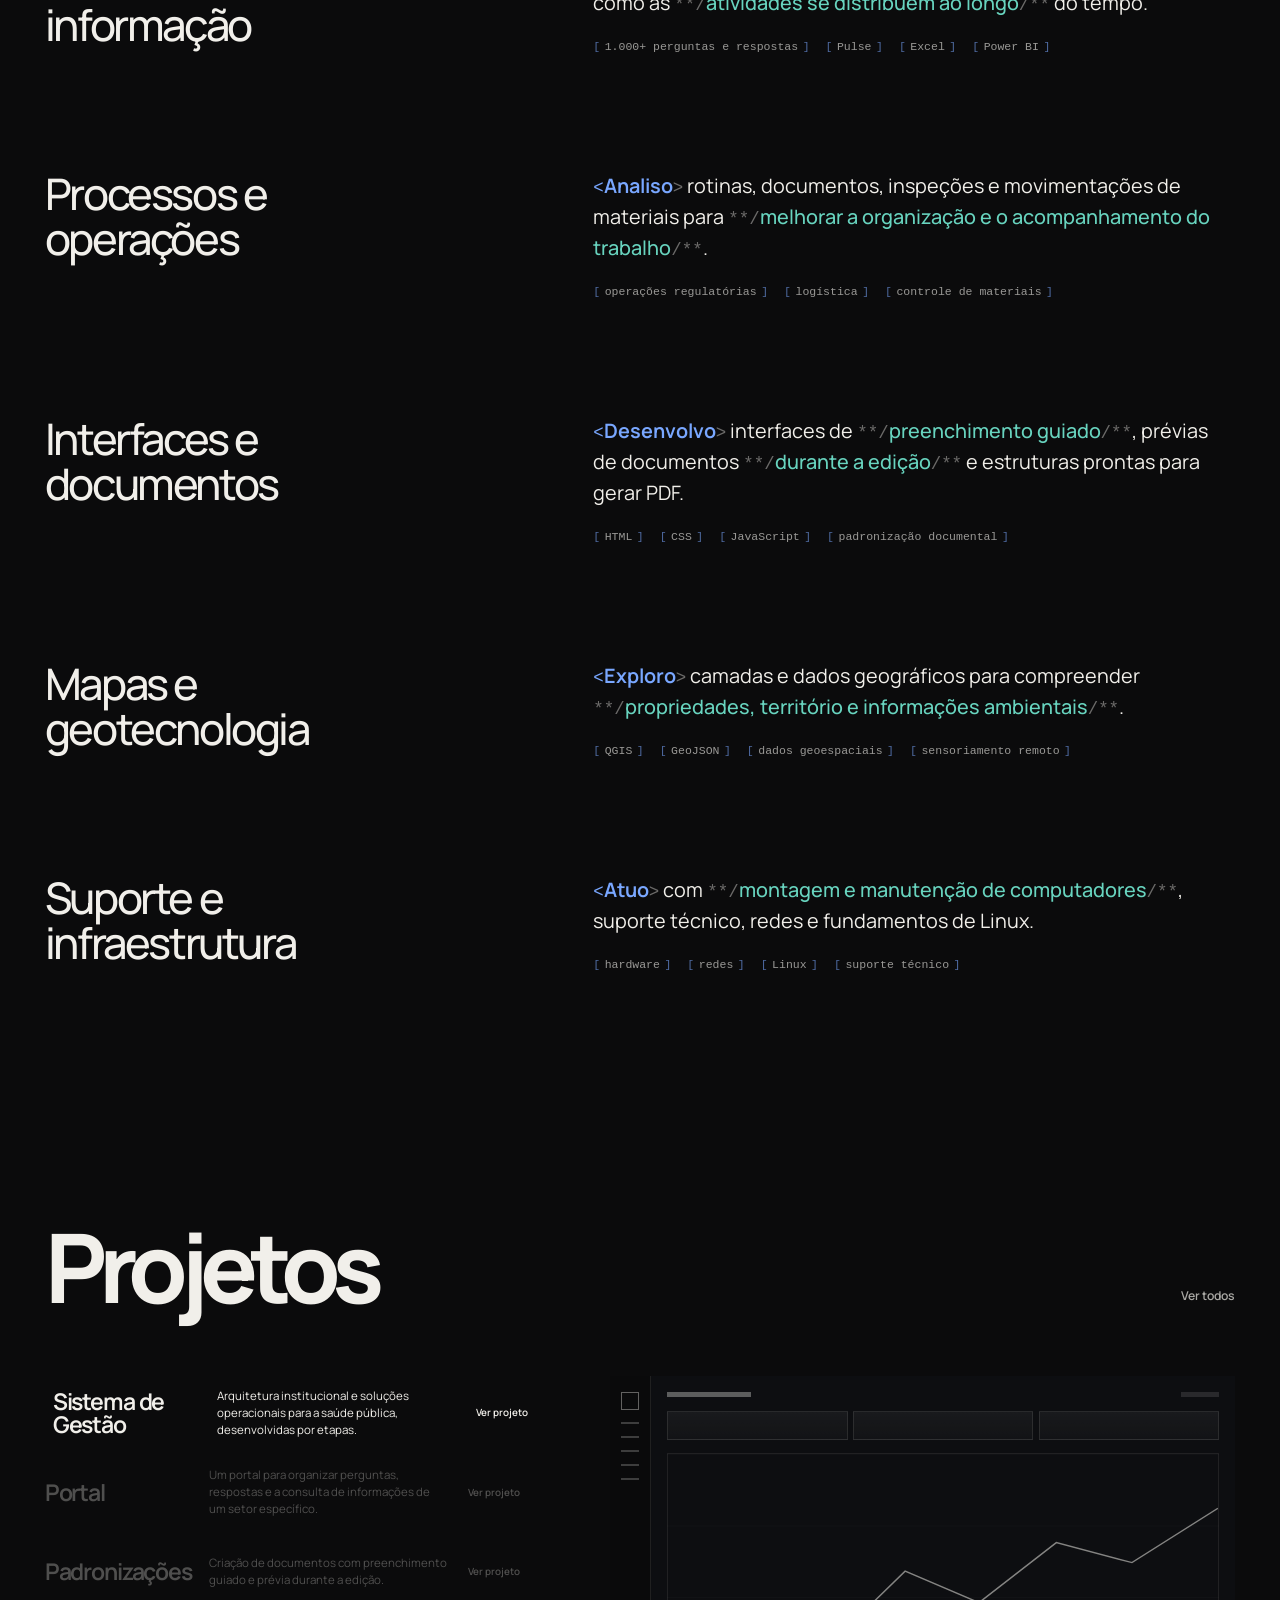
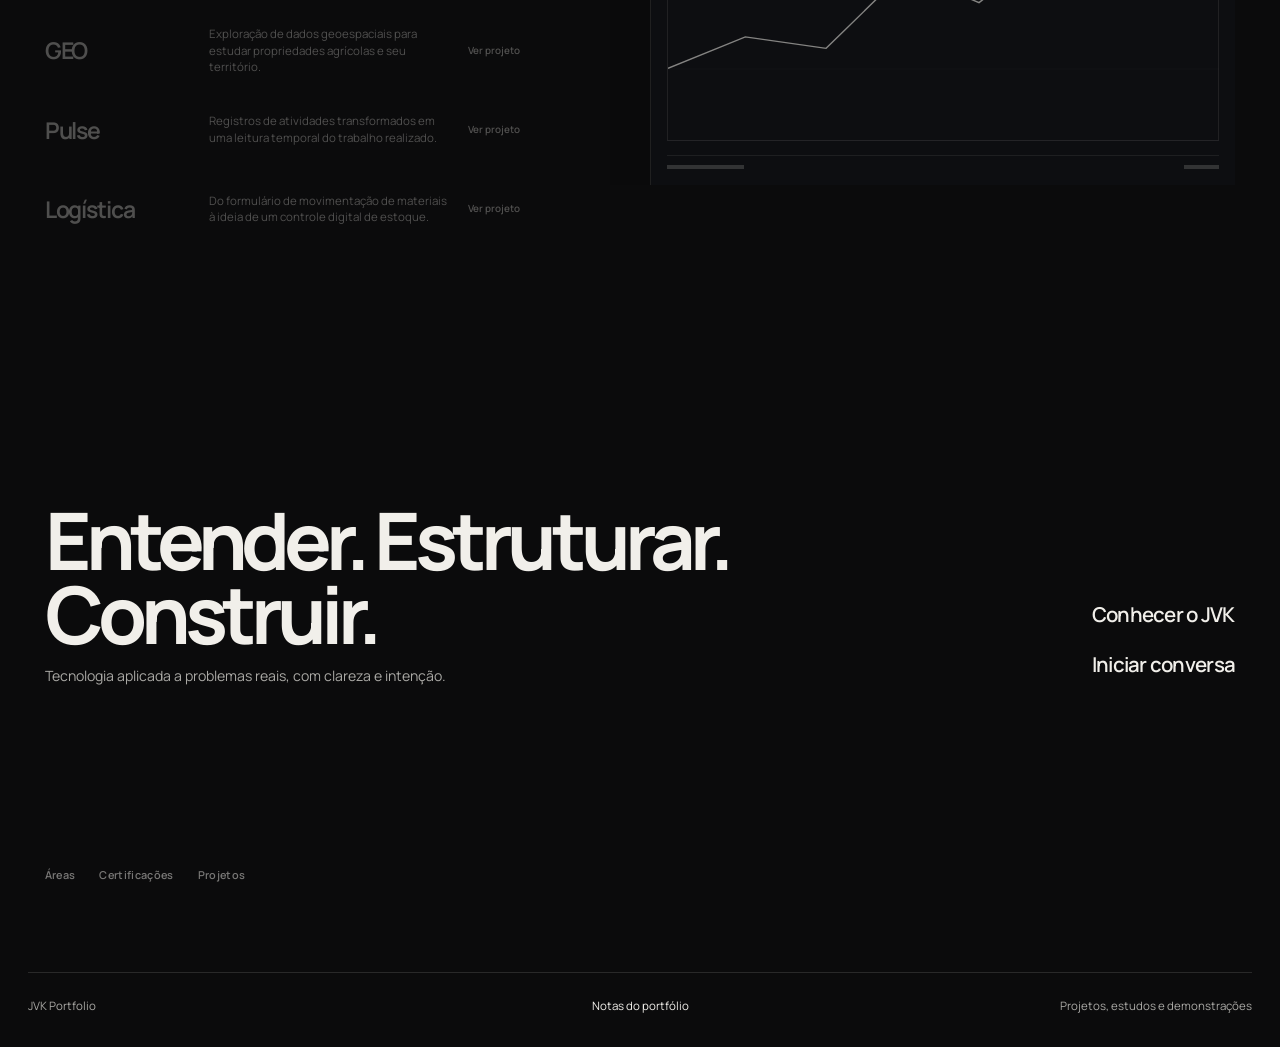
==== commit 350fb9ff: "Add files via upload" ====
--- a/index.html
+++ b/index.html
@@ -13,10 +13,10 @@
     <link rel="preconnect" href="https://fonts.gstatic.com" crossorigin />
     <link href="https://fonts.googleapis.com/css2?family=IBM+Plex+Mono:wght@400;500;600&family=Instrument+Serif:ital@0;1&family=Manrope:wght@400;500;600;700;800&family=Rye&display=swap" rel="stylesheet" />
     <link href="https://api.fontshare.com/v2/css?f[]=new-title@400,500,700&display=swap" rel="stylesheet" />
-    <link rel="stylesheet" href="css/styles.css?v=20260928-logo-build-v2" />
+    <link rel="stylesheet" href="css/styles.css?v=20261015-teste3" />
     <title>JVK Portfolio</title>
     <script src="js/locales/pt-BR.js"></script>
-    <script src="js/project-data.js?v=20260928-geo-v1"></script>
+    <script src="js/project-data.js?v=20261015-teste3"></script>
     <script src="js/lab-data.js"></script>
     <script src="js/site-config.js"></script>
     <script src="js/analytics.js"></script>
@@ -53,6 +53,6 @@
       <a href="#/legal" data-i18n="footer.legal">Legal e status de desenvolvimento</a>
       <span data-i18n="footer.local">Projetos, estudos e demonstrações</span>
     </footer>
-    <script src="js/app.js?v=20260928-logo-build-v3" defer></script>
+    <script src="js/app.js?v=20261015-teste3" defer></script>
   </body>
 </html>
--- a/css/styles.css
+++ b/css/styles.css
@@ -4831,3 +4831,578 @@
   .work-exploration-page { width: calc(100% - 2rem); padding-top: 1.5rem; }
 }
 
+
+
+/* Teste 1: project evidence and project gallery, applied on top of existing identities. */
+.project-gallery-summary {
+  max-width: 38rem;
+  color: rgba(241,239,234,.72);
+  font-size: clamp(.94rem, 1.2vw, 1.06rem);
+  line-height: 1.6;
+  margin: 1rem 0 1.75rem;
+  position: relative;
+  z-index: 4;
+}
+.project-case-notes {
+  width: min(1120px, calc(100% - 5rem));
+  margin: 0 auto 5rem;
+  padding: clamp(3rem, 7vw, 6rem) 0 2rem;
+  border-top: 1px solid rgba(241,239,234,.2);
+  color: #f1efea;
+}
+.case-notes-intro { max-width: 50rem; margin-bottom: 3rem; }
+.case-notes-eyebrow {
+  font: 600 .68rem/1.5 var(--font-mono);
+  letter-spacing: .12em;
+  text-transform: uppercase;
+  color: var(--project-accent, #a3bfff);
+  margin: 0 0 1.25rem;
+}
+.case-notes-intro h2 {
+  font: 400 clamp(2.4rem, 5vw, 4.8rem)/1.04 var(--font-display);
+  letter-spacing: -.04em;
+  margin: 0 0 1.1rem;
+}
+.case-notes-intro > p:not(.case-notes-eyebrow) {
+  color: rgba(241,239,234,.72);
+  line-height: 1.65;
+  max-width: 46rem;
+  margin: 0;
+}
+.case-notes-actions { display: flex; gap: 1rem; flex-wrap: wrap; align-items: center; margin-top: 1.6rem; }
+.case-demo-link, .case-contact-link {
+  display: inline-flex; align-items: center; gap: 1.5rem;
+  border: 1px solid rgba(241,239,234,.35);
+  border-radius: .35rem; padding: .85rem 1rem;
+  font-size: .83rem; font-weight: 650; line-height: 1.25;
+  color: #f1efea; text-decoration: none;
+  transition: border-color .18s, background .18s;
+}
+.case-demo-link:hover, .case-contact-link:hover { border-color: #fff; background: rgba(255,255,255,.07); }
+.case-demo-link { background: rgba(255,255,255,.09); }
+.case-no-demo { font-size: .82rem; color: rgba(241,239,234,.6); }
+.case-notes-grid {
+  display: grid; grid-template-columns: repeat(2,minmax(0,1fr));
+  gap: 0 clamp(2rem, 5vw, 5rem);
+}
+.case-detail-block { border-top: 1px solid rgba(241,239,234,.16); padding: 1.7rem 0 2.1rem; }
+.case-detail-block h3 {
+  font: 600 .71rem/1.4 var(--font-mono);
+  letter-spacing: .07em; text-transform: uppercase;
+  color: var(--project-accent, #9ebcff); margin: 0 0 .9rem;
+}
+.case-detail-block p, .case-detail-block li { font-size: .97rem; line-height: 1.64; color: rgba(241,239,234,.81); }
+.case-detail-block p { margin: 0; }
+.case-detail-block ul { margin: 0; padding-left: 1.2rem; }
+.case-detail-block li + li { margin-top: .5rem; }
+.project-case-notes--management {
+  --project-accent: #b0cee2;
+  margin-top: 1rem;
+}
+@media (max-width: 760px) {
+  .project-case-notes { width: calc(100% - 2.5rem); margin-bottom: 3rem; padding-top: 3rem; }
+  .case-notes-grid { grid-template-columns: 1fr; }
+  .case-notes-actions { align-items: stretch; flex-direction: column; }
+  .case-demo-link, .case-contact-link { justify-content: space-between; }
+}
+
+/* --- Teste 2: project gallery visuals and stronger summaries --- */
+.project-gallery-summary {
+  position: relative;
+  z-index: 2;
+  max-width: min(30rem, 56%);
+  margin: 1.1rem 0 0;
+  color: #b5c0d2;
+  font-size: 1rem;
+  line-height: 1.7;
+}
+.project-gallery-points {
+  position: relative;
+  z-index: 2;
+  display: grid;
+  gap: .55rem;
+  max-width: min(30rem, 56%);
+  margin: 1.3rem 0 0;
+  padding: 0;
+  list-style: none;
+}
+.project-gallery-points li {
+  display: inline-flex;
+  align-items: center;
+  gap: .7rem;
+  color: rgba(241,239,234,.86);
+  font-size: .84rem;
+  line-height: 1.5;
+}
+.project-gallery-points li::before {
+  width: .42rem;
+  height: .42rem;
+  border-radius: 50%;
+  background: var(--gallery-accent);
+  box-shadow: 0 0 .75rem color-mix(in srgb, var(--gallery-accent) 55%, transparent);
+  content: "";
+  flex: 0 0 auto;
+}
+.project-gallery-open { margin-top: 1.6rem; }
+.project-gallery-art {
+  inset: 1.75rem 1.75rem 1.75rem auto;
+  width: min(36%, 23rem);
+  display: grid;
+  place-items: center;
+  overflow: visible;
+  perspective: none;
+}
+.project-gallery-art::before,
+.project-gallery-art::after { content: none; }
+.feature-visual {
+  position: relative;
+  width: 100%;
+  max-width: 23rem;
+  aspect-ratio: 1 / 1;
+  border: 1px solid rgba(255,255,255,.09);
+  border-radius: 1.25rem;
+  background: linear-gradient(155deg, rgba(23,27,36,.95), rgba(9,12,18,.98));
+  box-shadow: 0 1.5rem 3rem rgba(0,0,0,.28), inset 0 1px rgba(255,255,255,.05);
+  overflow: hidden;
+}
+.feature-visual::before {
+  position: absolute;
+  inset: 0;
+  background: radial-gradient(circle at 22% 18%, rgba(255,255,255,.08), transparent 30%), linear-gradient(135deg, color-mix(in srgb, var(--gallery-accent) 18%, transparent), transparent 42%);
+  content: "";
+}
+.feature-visual--management .feature-screen,
+.feature-visual--portal,
+.feature-visual--documents,
+.feature-visual--geo,
+.feature-visual--pulse,
+.feature-visual--logistics { position: absolute; inset: 1rem; }
+.feature-screen { display: grid; grid-template-columns: 3.8rem 1fr; gap: .9rem; }
+.feature-screen-sidebar,
+.feature-screen-main,
+.feature-doc,
+.feature-list,
+.feature-pulse-bars,
+.feature-logistics-flow,
+.feature-logistics-crates { position: relative; z-index: 1; }
+.feature-screen-sidebar {
+  display: grid; gap: .6rem; align-content: start;
+  padding: .75rem .6rem; border: 1px solid rgba(255,255,255,.07); border-radius: .9rem;
+  background: rgba(255,255,255,.03);
+}
+.feature-screen-sidebar i,
+.feature-screen-table i,
+.feature-list i,
+.feature-doc i { display: block; border-radius: 999px; background: rgba(255,255,255,.12); }
+.feature-screen-sidebar i { height: .62rem; }
+.feature-screen-main { display: grid; gap: .7rem; }
+.feature-screen-top { display: flex; justify-content: space-between; }
+.feature-screen-top span { width: 30%; height: .7rem; border-radius: 999px; background: rgba(255,255,255,.18); }
+.feature-screen-metrics { display: grid; grid-template-columns: repeat(3, 1fr); gap: .55rem; }
+.feature-screen-metrics b { display:block; height: 3rem; border: 1px solid rgba(255,255,255,.08); border-radius: .9rem; background: linear-gradient(180deg, rgba(255,255,255,.09), rgba(255,255,255,.025)); }
+.feature-screen-chart { height: 5.2rem; border: 1px solid rgba(255,255,255,.08); border-radius: .95rem; background: linear-gradient(rgba(255,255,255,.05) 1px, transparent 1px), linear-gradient(90deg, rgba(255,255,255,.03) 1px, transparent 1px); background-size: 100% 25%, 18% 100%; }
+.feature-screen-chart::after { position:absolute; inset: auto 1.6rem 3.7rem 5.4rem; height: 0; border-top: 2px solid color-mix(in srgb, var(--gallery-accent) 75%, white 25%); transform: skewY(-12deg); content: ""; }
+.feature-screen-table { display: grid; gap: .45rem; }
+.feature-screen-table i { height: .7rem; }
+.feature-search { position: relative; z-index:1; height: 2.6rem; border: 1px solid rgba(255,255,255,.08); border-radius: 999px; background: rgba(255,255,255,.04); }
+.feature-list { display: grid; gap: .65rem; margin-top: 1rem; }
+.feature-list i { height: 2.7rem; border-radius: .9rem; background: rgba(255,255,255,.06); }
+.feature-tags { position:absolute; right: 1rem; bottom: 1rem; z-index:1; display:flex; flex-wrap: wrap; justify-content:flex-end; gap: .5rem; }
+.feature-tags span,
+.feature-logistics-flow span { padding: .45rem .7rem; border: 1px solid rgba(255,255,255,.08); border-radius: 999px; background: rgba(255,255,255,.05); color: rgba(241,239,234,.84); font-size: .72rem; }
+.feature-visual--documents { display: grid; grid-template-columns: .95fr 1.05fr; gap: .9rem; align-items: center; }
+.feature-doc { height: 100%; padding: 1rem; border: 1px solid rgba(255,255,255,.08); border-radius: 1rem; background: rgba(255,255,255,.04); }
+.feature-doc--preview { transform: translateY(.7rem); }
+.feature-doc i { height: .72rem; margin-bottom: .7rem; }
+.feature-doc--preview i:nth-child(1) { width: 65%; }
+.feature-doc--preview i:nth-child(2) { width: 92%; }
+.feature-doc--preview i:nth-child(3) { width: 84%; }
+.feature-doc--preview i:nth-child(4) { width: 74%; }
+.feature-doc--preview i:nth-child(5) { width: 56%; }
+.feature-map-grid { position:absolute; inset: 0; background: linear-gradient(rgba(255,255,255,.04) 1px, transparent 1px), linear-gradient(90deg, rgba(255,255,255,.04) 1px, transparent 1px); background-size: 2.8rem 2.8rem; opacity: .45; }
+.feature-map-shape { position:absolute; inset: 1.8rem; width: calc(100% - 3.6rem); height: calc(100% - 3.6rem); }
+.feature-map-shape path:first-child { fill: rgba(255,255,255,.06); stroke: color-mix(in srgb, var(--gallery-accent) 65%, white 35%); stroke-width: 2.5; }
+.feature-map-shape path:last-child { fill: none; stroke: rgba(255,255,255,.3); stroke-width: 2; }
+.feature-map-dot { position:absolute; top: 34%; left: 42%; width: .8rem; height: .8rem; border-radius:50%; background: var(--gallery-accent); box-shadow: 0 0 0 .35rem color-mix(in srgb, var(--gallery-accent) 18%, transparent); }
+.feature-map-dot--two { top: 61%; left: 64%; width: .6rem; height: .6rem; }
+.feature-pulse-bars { display:flex; align-items:flex-end; gap: .5rem; padding: 1.1rem; }
+.feature-pulse-bars i { flex:1; height: var(--bar); border-radius: .5rem .5rem 0 0; background: linear-gradient(to top, color-mix(in srgb, var(--gallery-accent) 84%, #111 16%), rgba(255,255,255,.72)); }
+.feature-logistics-flow { display:grid; grid-template-columns: repeat(2,minmax(0,1fr)); gap: .7rem; align-content:start; }
+.feature-logistics-flow span { position: relative; text-align:center; }
+.feature-logistics-flow span::after { position:absolute; top: 50%; right: -.52rem; width: .75rem; height: 1px; background: rgba(255,255,255,.2); content:""; }
+.feature-logistics-flow span:nth-child(2)::after,
+.feature-logistics-flow span:nth-child(4)::after { content:none; }
+.feature-logistics-crates { position:absolute; left: 1rem; right: 1rem; bottom: 1rem; display:grid; grid-template-columns: repeat(3,1fr); gap: .8rem; }
+.feature-logistics-crates i { display:block; aspect-ratio: 1 / .9; border: 1px solid rgba(255,255,255,.09); border-radius: .9rem; background: linear-gradient(180deg, rgba(255,255,255,.08), rgba(255,255,255,.02)); box-shadow: inset 0 1px rgba(255,255,255,.04); }
+@media (max-width: 1000px) {
+  .project-gallery-summary,
+  .project-gallery-points { max-width: 100%; }
+  .project-gallery-art { position: relative; inset: auto; width: min(100%, 20rem); margin-top: 2rem; }
+}
+@media (max-width: 700px) {
+  .feature-visual { aspect-ratio: 1.08 / 1; }
+  .project-gallery-summary { font-size: .94rem; }
+  .project-gallery-points li { font-size: .8rem; }
+}
+
+/* TESTE 3 — Saúde pública: case editorial. Uses the portfolio's existing typography.
+   No decorative photographs, stock illustrations or new font imports. */
+.health-case {
+  --health-ink: #e8eeeb;
+  --health-muted: #aebebd;
+  --health-deep: #10171b;
+  --health-accent: #a5c8b4;
+  --health-paper: #e9ece7;
+  --health-paper-ink: #142026;
+  background: var(--health-deep);
+  color: var(--health-ink);
+}
+.health-case h1,
+.health-case h2,
+.health-case h3,
+.health-case p { margin-top: 0; }
+.health-case a { text-decoration: none; }
+.health-hero {
+  position: relative;
+  display: flex;
+  flex-direction: column;
+  justify-content: space-between;
+  min-height: min(95svh, 61rem);
+  padding: clamp(7rem, 12vh, 9rem) clamp(1.5rem, 6vw, 7.5rem) 2.3rem;
+  overflow: hidden;
+  isolation: isolate;
+  background: radial-gradient(ellipse at 60% 102%, rgba(106,149,131,.14), transparent 54%), #0e171b;
+}
+.health-hero::before {
+  position: absolute;
+  z-index: -1;
+  top: 0;
+  right: -7%;
+  width: 41%;
+  height: 100%;
+  content: "";
+  opacity: .22;
+  background-image: repeating-linear-gradient(90deg, transparent 0 4.6rem, rgba(198,219,205,.21) 4.6rem calc(4.6rem + 1px));
+  mask-image: linear-gradient(to right, transparent, black 45%, black);
+}
+.health-hero-top,
+.health-hero-foot { display: flex; justify-content: space-between; gap: 1rem; }
+.health-hero-top { align-items: flex-start; }
+.health-hero-top span,
+.health-hero-foot span {
+  font-size: .72rem;
+  font-weight: 600;
+  color: #a7bcb6;
+  letter-spacing: .012em;
+}
+.health-back { font-size: .83rem; color: #f0f4ed; border-bottom: 1px solid rgba(234,244,235,.42); padding-bottom: .35rem; }
+.health-back:hover { border-color: #fff; }
+.health-hero-body {
+  display: grid;
+  grid-template-columns: minmax(0, 1.3fr) minmax(19rem, .7fr);
+  align-items: end;
+  gap: clamp(2.5rem, 6vw, 7rem);
+  margin: 5rem 0 5rem;
+}
+.health-hero h1 {
+  font-family: var(--font-sans);
+  font-size: clamp(4rem, 8.1vw, 9rem);
+  font-weight: 650;
+  letter-spacing: -.083em;
+  line-height: .98;
+  text-wrap: balance;
+}
+.health-hero h1 em {
+  color: #bad1be;
+  font-family: var(--font-display);
+  font-weight: 400;
+  letter-spacing: -.045em;
+  line-height: .88;
+}
+.health-hero-aside { padding-bottom: .65rem; }
+.health-hero-aside p {
+  max-width: 28rem;
+  color: #becbc7;
+  font-size: clamp(.95rem, 1.1vw, 1.08rem);
+  line-height: 1.85;
+}
+.health-hero-aside p:first-child { color: #e5f0e6; font-weight: 580; }
+.health-hero-aside .health-jump {
+  display: inline-flex;
+  justify-content: space-between;
+  align-items: center;
+  gap: 2rem;
+  width: min(100%, 17rem);
+  margin-top: 1.2rem;
+  border: 0;
+  border-bottom: 1px solid #92b6a5;
+  border-radius: 0;
+  background: transparent;
+  text-align: left;
+  cursor: pointer;
+  padding-bottom: .72rem;
+  color: #d7f0de;
+  font-size: .85rem;
+  font-weight: 700;
+}
+.health-hero-aside .health-jump span { font-size: 1.2rem; }
+.health-hero-foot { border-top: 1px solid rgba(225,236,226,.2); padding-top: 1.2rem; }
+.health-framework {
+  display: grid;
+  grid-template-columns: minmax(0, 1fr) minmax(0, .96fr);
+  column-gap: clamp(2rem, 8vw, 9rem);
+  padding: clamp(5rem, 10vw, 10rem) clamp(1.5rem, 6vw, 7.5rem) clamp(4rem, 7vw, 7rem);
+  background: var(--health-paper);
+  color: var(--health-paper-ink);
+}
+.health-framework-intro h2,
+.health-permissions h2,
+.health-tracks h2,
+.health-method h2 {
+  font-family: var(--font-sans);
+  font-size: clamp(3rem, 5.2vw, 6rem);
+  font-weight: 620;
+  line-height: 1.04;
+  letter-spacing: -.07em;
+}
+.health-framework-intro > p,
+.health-permissions-title > p,
+.health-tracks-heading > p {
+  max-width: 34rem;
+  margin-top: 2rem;
+  color: #465b60;
+  font-size: 1rem;
+  line-height: 1.85;
+}
+.health-foundations {
+  align-self: end;
+  border-top: 1px solid #879b98;
+}
+.health-foundations > div {
+  display: grid;
+  grid-template-columns: 2.5rem minmax(11rem, .8fr) minmax(0, 1fr);
+  gap: 1rem;
+  align-items: baseline;
+  border-bottom: 1px solid rgba(28,50,53,.26);
+  padding: 1.7rem 0;
+}
+.health-foundations span { color: #6a8880; font-family: var(--font-mono); font-size: .72rem; }
+.health-foundations strong { font-size: clamp(1rem, 1.45vw, 1.25rem); font-weight: 680; letter-spacing: -.035em; }
+.health-foundations p { margin: 0; color: #54676a; font-size: .86rem; line-height: 1.55; }
+.health-proofline {
+  grid-column: 1 / -1;
+  display: flex;
+  align-items: baseline;
+  flex-wrap: wrap;
+  gap: .5rem;
+  margin: clamp(4rem, 7vw, 7rem) 0 0;
+  border-left: 3px solid #4f8070;
+  padding: .55rem 1.3rem;
+  color: #496066;
+  font-size: .9rem;
+  line-height: 1.75;
+}
+.health-proofline strong { color: #10292a; font-size: 1rem; }
+.health-permissions {
+  display: grid;
+  grid-template-columns: minmax(0, .83fr) minmax(0, 1.17fr);
+  gap: clamp(3rem, 8vw, 9rem);
+  padding: clamp(5rem, 9vw, 9rem) clamp(1.5rem, 6vw, 7.5rem);
+  background: #111c21;
+}
+.health-permissions-title h2 { margin-bottom: 0; }
+.health-permissions-title > p { color: #9db3ae; }
+.health-roles { border-top: 1px solid rgba(205,226,213,.35); }
+.health-role {
+  display: grid;
+  grid-template-columns: 2.3rem minmax(9rem, .65fr) minmax(0, 1.35fr);
+  gap: 1rem;
+  align-items: start;
+  border-bottom: 1px solid rgba(205,226,213,.22);
+  padding: 1.8rem 0;
+}
+.health-role-number { color: #85a99e; font-family: var(--font-mono); font-size: .73rem; }
+.health-role h3 {
+  margin-bottom: 0;
+  color: #e8f2e8;
+  font-size: clamp(.9rem, 1.15vw, 1.08rem);
+  font-weight: 720;
+  letter-spacing: -.04em;
+  overflow-wrap: anywhere;
+}
+.health-role p { margin-bottom: 0; color: #afbfbd; font-size: .87rem; line-height: 1.75; }
+.health-tracks {
+  padding: clamp(5rem, 9vw, 9rem) clamp(1.5rem, 6vw, 7.5rem);
+  background: var(--health-paper);
+  color: var(--health-paper-ink);
+}
+.health-tracks-heading {
+  display: grid;
+  grid-template-columns: minmax(0,1fr) minmax(0,.8fr);
+  gap: 3rem;
+  align-items: end;
+  margin-bottom: clamp(3rem, 6vw, 6rem);
+}
+.health-tracks-heading h2 { margin-bottom: 0; }
+.health-tracks-heading p { margin: 0 0 .25rem; }
+.health-track-list { border-top: 1px solid #8e9e9b; }
+.health-track {
+  display: grid;
+  grid-template-columns: 2.6rem minmax(12rem, 1fr) minmax(0, 1.4fr) minmax(7rem, .52fr);
+  align-items: baseline;
+  column-gap: 1.3rem;
+  border-bottom: 1px solid rgba(26,50,51,.22);
+  padding: 1.7rem 0;
+}
+.health-track-num { font-family: var(--font-mono); font-size: .69rem; color: #69817b; }
+.health-track h3 { margin-bottom: 0; font-size: clamp(1.25rem,2vw,2rem); letter-spacing: -.055em; font-weight: 680; }
+.health-track p { margin-bottom: 0; color: #4f6567; font-size: .87rem; line-height: 1.75; }
+.health-track-status { justify-self: end; text-align: right; color: #31645a; font-size: .76rem; font-weight: 730; }
+.health-vigilance {
+  display: grid;
+  grid-template-columns: minmax(0,1.4fr) minmax(15rem,.6fr);
+  align-items: end;
+  gap: 4rem;
+  padding: clamp(5rem, 9vw, 9rem) clamp(1.5rem, 6vw, 7.5rem) clamp(4rem, 6vw, 7rem);
+  background: #17262e;
+}
+.health-vigilance h2 {
+  margin-bottom: 1.9rem;
+  color: #e8f1ee;
+  font-family: var(--font-sans);
+  font-size: clamp(2.7rem, 5vw, 5.8rem);
+  font-weight: 570;
+  letter-spacing: -.065em;
+  line-height: 1.04;
+}
+.health-vigilance h2 em { font-family: var(--font-display); font-weight: 400; color: #b9d0c1; }
+.health-vigilance p { max-width: 51rem; color: #b8c7c7; line-height: 1.85; }
+.health-vigilance-action { display: grid; gap: 1rem; justify-items: stretch; }
+.health-vigilance-action a {
+  display: flex;
+  justify-content: space-between;
+  gap: 1rem;
+  border-bottom: 1px solid #d4e7d9;
+  padding: 1rem 0;
+  color: #e6f0e8;
+  font-size: .92rem;
+  font-weight: 700;
+}
+.health-vigilance-action a:hover { color: #a5dbc0; border-color: #a5dbc0; }
+.health-vigilance-action small { color: #8da4a3; font-size: .72rem; line-height: 1.5; }
+.health-case .health-screen-flow { height: 540svh; }
+.health-case .management-stage { background: linear-gradient(142deg, #1b3341, #425d69 55%, #a1b3b6); }
+.health-case .management-title h2 {
+  margin: 0;
+  color: #f4f7f8;
+  font: 580 clamp(4rem, 9.1vw, 9rem)/.94 var(--font-sans);
+  letter-spacing: -.08em;
+}
+.health-case .management-title p { max-width: 42rem; }
+.health-screen-counter {
+  position: absolute;
+  z-index: 12;
+  left: clamp(1.5rem, 4vw, 4rem);
+  bottom: 1.5rem;
+  display: flex;
+  align-items: baseline;
+  gap: 1.2rem;
+  opacity: var(--health-counter-opacity, 0);
+  color: #fff;
+  text-shadow: 0 2px 12px rgba(0,0,0,.8);
+  pointer-events: none;
+}
+.health-screen-counter span { font: 600 .7rem/1.2 var(--font-mono); }
+.health-screen-counter strong { font-size: .9rem; font-weight: 700; }
+.health-method {
+  display: grid;
+  grid-template-columns: minmax(0,1fr) minmax(0,1fr);
+  column-gap: clamp(3rem, 7vw, 8rem);
+  padding: clamp(6rem, 10vw, 10rem) clamp(1.5rem, 6vw, 7.5rem);
+  background: #10171b;
+}
+.health-method h2 { margin-bottom: 0; }
+.health-method-right { border-top: 1px solid rgba(229,239,234,.3); }
+.health-method-right > div { padding: 2rem 0; border-bottom: 1px solid rgba(229,239,234,.2); }
+.health-method-right h3 { color: #e8efe9; font-size: 1.13rem; font-weight: 700; letter-spacing: -.035em; }
+.health-method-right p { color: #aebfbb; font-size: .92rem; line-height: 1.85; margin-bottom: 0; }
+.health-project-footer {
+  display: flex;
+  flex-wrap: wrap;
+  justify-content: space-between;
+  gap: 2rem 6rem;
+  border-top: 1px solid rgba(232,244,234,.18);
+  padding: 2.7rem clamp(1.5rem, 6vw, 7.5rem) 4rem;
+  background: #10171b;
+}
+.health-project-footer p { max-width: 36rem; color: #819b97; font-size: .82rem; line-height: 1.75; }
+.health-project-footer div { display: grid; gap: 1.2rem; align-content: start; }
+.health-project-footer a { color: #ddebe1; border-bottom: 1px solid rgba(230,245,235,.3); padding-bottom: .35rem; font-size: .85rem; }
+.health-project-footer a:hover { color: #a5dbc0; border-color: #a5dbc0; }
+@media (max-width: 1080px) {
+  .health-hero-body { grid-template-columns: 1fr; margin: 5rem 0 3rem; gap: 2rem; }
+  .health-hero-aside { display: grid; grid-template-columns: repeat(2,1fr); gap: 1.2rem 2rem; }
+  .health-hero-aside .health-jump { grid-column: 1 / -1; }
+  .health-framework, .health-permissions { grid-template-columns: 1fr; gap: 3rem; }
+  .health-tracks-heading { grid-template-columns: 1fr; gap: 2rem; }
+  .health-track { grid-template-columns: 2.2rem minmax(12rem,.8fr) minmax(0,1.2fr); }
+  .health-track-status { grid-column: 2 / -1; justify-self: start; margin-top: .5rem; }
+  .health-vigilance { grid-template-columns: 1fr; gap: 1.3rem; }
+  .health-vigilance-action { max-width: 23rem; }
+}
+@media (max-width: 680px) {
+  .health-hero { min-height: max(46rem, 89svh); padding-top: 6.5rem; padding-bottom: 1.5rem; }
+  .health-hero-top span { display:none; }
+  .health-hero-body { margin: 2rem 0 2.5rem; }
+  .health-hero h1 { font-size: clamp(3.8rem, 13vw, 6rem); line-height: 1; }
+  .health-hero-aside { grid-template-columns: 1fr; }
+  .health-hero-foot { flex-direction: column; gap: .4rem; }
+  .health-framework-intro h2, .health-permissions h2, .health-tracks h2, .health-method h2 { font-size: clamp(3rem, 10vw, 4.8rem); }
+  .health-foundations > div { grid-template-columns: 2rem 1fr; gap: .6rem; }
+  .health-foundations p { grid-column: 2; }
+  .health-role { grid-template-columns: 2rem 1fr; }
+  .health-role p { grid-column: 2; }
+  .health-track { grid-template-columns: 2rem 1fr; row-gap: .65rem; }
+  .health-track p, .health-track-status { grid-column: 2; margin-top: 0; }
+  .health-vigilance h2 { font-size: clamp(2.8rem, 9vw, 4.5rem); }
+  .health-method { grid-template-columns: 1fr; row-gap: 2.5rem; }
+  .health-case .health-screen-flow { height: 500svh; }
+  .health-case .management-title h2 { font-size: clamp(3.4rem, 13vw, 5rem); }
+  .health-screen-counter { bottom: .9rem; }
+}
+@media (prefers-reduced-motion: reduce) {
+  .health-case .health-screen-flow { height: auto; }
+  .health-screen-counter { display: none; }
+}
+
+/* Gallery navigation stays readable over the light architecture sections. */
+body.health-project-view > .site-header {
+  background: rgba(12, 22, 27, .92);
+  border-bottom-color: rgba(218, 239, 225, .12);
+  -webkit-backdrop-filter: blur(20px) saturate(125%);
+  backdrop-filter: blur(20px) saturate(125%);
+}
+body.health-project-view .site-navigation,
+body.health-project-view .site-navigation.is-scrolled {
+  border-color: rgba(206, 236, 218, .18);
+  background: rgba(15, 31, 36, .95);
+  box-shadow: 0 1rem 2rem rgba(0,0,0,.22), inset 0 1px rgba(255,255,255,.07);
+}
+body.health-project-view .site-navigation::before {
+  background: linear-gradient(180deg, rgba(215,235,221,.075), transparent 75%);
+}
+.health-framework { scroll-margin-top: 5.5rem; }
+@media (max-width: 980px) {
+  /* The portfolio's floating navigation is taken out of document flow on mobile. */
+  body.health-project-view .site-header { grid-template-columns: minmax(0,1fr) auto; }
+  body.health-project-view .site-navigation {
+    position: absolute;
+    z-index: 60;
+    top: calc(100% + .5rem);
+    right: 1rem;
+    left: 1rem;
+    grid-column: auto;
+    width: auto;
+  }
+  body.health-project-view .menu-toggle { grid-column: 2; }
+}
